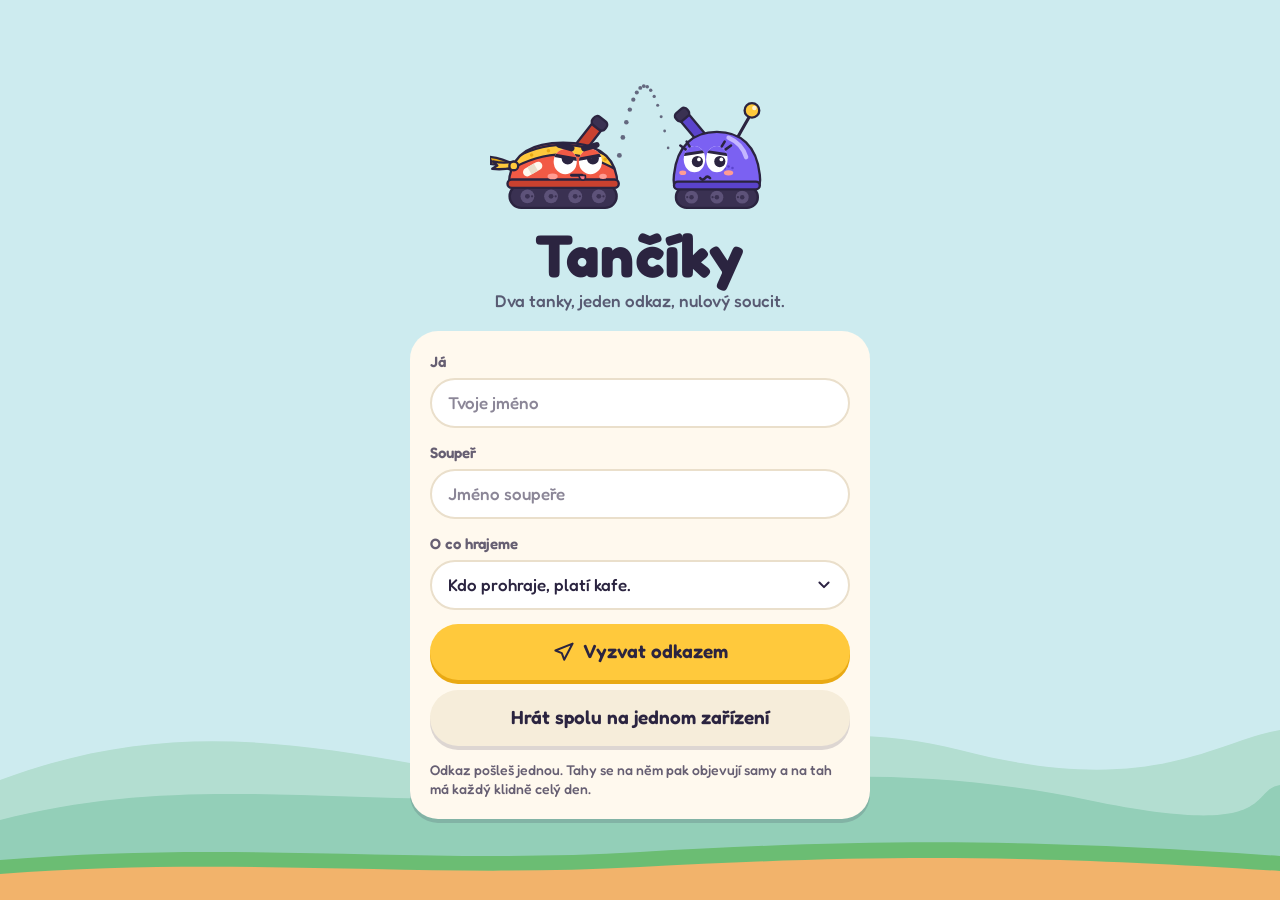
==== index.html @ de98c064 "Tančíky: modifikátory kola, typy map, Vztek, kosmetika za sérii, druhé kolo designu; kolo neopakuje " ====
<!doctype html>
<html lang="cs">
<head>
<meta charset="utf-8">
<meta name="viewport" content="width=device-width, initial-scale=1, viewport-fit=cover, user-scalable=no">
<meta name="theme-color" content="#CDEBEF">
<meta name="apple-mobile-web-app-capable" content="yes">
<meta name="mobile-web-app-capable" content="yes">
<meta name="apple-mobile-web-app-status-bar-style" content="default">
<meta name="apple-mobile-web-app-title" content="Tančíky">
<meta name="format-detection" content="telephone=no">
<meta name="description" content="Tančíky: tahová tanková přestřelka pro dva na jednom odkazu.">
<title>Tančíky</title>
<link rel="preconnect" href="https://fonts.googleapis.com">
<link rel="preconnect" href="https://fonts.gstatic.com" crossorigin>
<link href="https://fonts.googleapis.com/css2?family=Fredoka:wght@500;600;700&display=swap" rel="stylesheet">
<link rel="icon" href="data:image/svg+xml,%3Csvg xmlns='http://www.w3.org/2000/svg' viewBox='0 0 64 64'%3E%3Crect width='64' height='64' rx='16' fill='%23CDEBEF'/%3E%3Cpath d='M0 48c14-6 30-6 64 0v16H0z' fill='%23F2B36B'/%3E%3Crect x='10' y='40' width='44' height='12' rx='6' fill='%233A3152'/%3E%3Cpath d='M12 42c0-12 8-20 20-20s20 8 20 20z' fill='%23F25A45'/%3E%3Ccircle cx='27' cy='34' r='4.5' fill='%23fff'/%3E%3Ccircle cx='39' cy='34' r='4.5' fill='%23fff'/%3E%3Ccircle cx='28.5' cy='34.5' r='2.2' fill='%232B2242'/%3E%3Ccircle cx='40.5' cy='34.5' r='2.2' fill='%232B2242'/%3E%3C/svg%3E">
<style>/* Tančíky: směr A "Hřiště". Plochý vektor, slunné odpoledne, krémový HUD.
   Pravidla: žádné přechody, žádné rozmazané stíny, stín je tentýž tvar o 3-4 px níž (ink 14-18 %).
   Font Fredoka (jedna rodina, čísla 700). Rádius = polovina výšky (pilulky a kruhy), panel zásobníku 28. */
:root {
  --sky: #CDEBEF;
  --far: #B3DED1;
  --near: #93CFB8;
  --soil: #F2B36B;
  --lip: #6BBD73;
  --deep: #DD9452;
  --ink: #2B2440;
  --ink-2: rgba(43, 34, 66, .72);
  --ink-3: rgba(43, 34, 66, .55);
  --cream: #FFF9EE;
  --cream-2: #F6EDDA;
  --line: #EADFCB;
  --accent: #FFC93C;
  --accent-d: #E9A913;
  --p0: #F25A45; --p0-d: #C9412F; --p0-l: #FFB3A3; --p0-p: #FFE3DC;
  --p1: #7B61F2; --p1-d: #5A43CC; --p1-l: #C4B6FF; --p1-p: #ECE7FF;
  --pc: var(--p0);
  --font: "Fredoka", "Arial Rounded MT Bold", "Trebuchet MS", system-ui, sans-serif;
  --flat: 0 4px 0 rgba(43, 36, 64, .16);
  --r-s: 12px; --r-m: 20px; --r-l: 28px; --r-full: 999px;
  --ease: cubic-bezier(.16, 1, .3, 1);
  --hills: url("data:image/svg+xml,%3Csvg xmlns='http://www.w3.org/2000/svg' viewBox='0 0 800 240' preserveAspectRatio='none'%3E%3Cpath d='M0 120C100 60 180 80 280 110S480 40 600 90 760 80 800 70V240H0z' fill='%23B3DED1'/%3E%3Cpath d='M0 160C120 110 220 150 340 135S560 100 680 140 780 130 800 125V240H0z' fill='%2393CFB8'/%3E%3Cpath d='M0 200C150 180 260 205 400 192S640 178 800 196V240H0z' fill='%236BBD73'/%3E%3Cpath d='M0 214C150 196 260 219 400 207S640 194 800 211V240H0z' fill='%23F2B36B'/%3E%3C/svg%3E");
  color-scheme: light;
}
* { box-sizing: border-box; -webkit-tap-highlight-color: transparent; }
[hidden] { display: none !important; }
html, body { height: 100%; margin: 0; }
body {
  background: var(--sky);
  color: var(--ink);
  font: 500 16px/1.4 var(--font);
  overflow: hidden;
  overscroll-behavior: none;
  -webkit-font-smoothing: antialiased;
  caret-color: var(--p1);
}
::selection { background: var(--accent); color: var(--ink); }
:focus-visible { outline: 3px solid var(--ink); outline-offset: 2px; border-radius: var(--r-s); }
button, input, select, textarea { font: inherit; color: inherit; }
button { cursor: pointer; border: 0; background: none; padding: 0; touch-action: manipulation; }
button:disabled { cursor: default; }
.ic { width: 22px; height: 22px; flex: none; fill: none; stroke: currentColor; stroke-width: 2.2; stroke-linecap: round; stroke-linejoin: round; }
* { scrollbar-width: thin; scrollbar-color: var(--line) transparent; }
::-webkit-scrollbar { width: 8px; height: 8px; }
::-webkit-scrollbar-thumb { background: var(--line); border-radius: 8px; }

/* ---------- obrazovky ---------- */
.screen { display: none; position: fixed; inset: 0; background: var(--sky) var(--hills) repeat-x bottom / 100% min(240px, 34vh); }
body[data-view="setup"] #v-setup, body[data-view="share"] #v-share, body[data-view="intro"] #v-intro,
body[data-view="info"] #v-info, body[data-view="play"] #v-play, body[data-view="end"] #v-end { display: block; animation: screenin .35s var(--ease) both; }
body[data-view="play"] #v-play { animation-name: screenfade; background: var(--sky); }
@keyframes screenin { from { opacity: 0; transform: translateY(10px); } }
@keyframes screenfade { from { opacity: 0; } }
.scroll { position: absolute; inset: 0; overflow-y: auto; padding: max(18px, env(safe-area-inset-top)) 16px max(28px, env(safe-area-inset-bottom)); display: flex; z-index: 1; }
.setup-wrap { width: 100%; max-width: 460px; margin: auto; display: flex; flex-direction: column; gap: 18px; }
.setup-wrap.narrow { max-width: 440px; }
.setup-wrap.center { text-align: center; align-items: center; }
.logo { text-align: center; display: flex; flex-direction: column; align-items: center; gap: 4px; }
.logo h1 { margin: 0; font: 700 clamp(44px, 12vw, 60px)/1 var(--font); letter-spacing: .01em; color: var(--ink); }
.logo .tag { margin: 0; color: var(--ink-2); font-size: 17px; }
.sprite { display: block; width: 100%; max-width: 320px; height: auto; margin: 0 auto; }
.logo-art { max-width: 300px; }
.art-duo { max-width: 270px; }
.art-info { max-width: 220px; }
.h1 { margin: 0; font: 700 clamp(28px, 7vw, 36px)/1.12 var(--font); }
.lead { margin: 0; font-size: 18px; color: var(--ink-2); }
.fine { margin: 0; font-size: 14px; color: var(--ink-2); }
.sheetcard { background: var(--cream); border-radius: var(--r-l); padding: 20px; display: flex; flex-direction: column; gap: 14px; box-shadow: var(--flat); }
.field { display: flex; flex-direction: column; gap: 6px; font-weight: 600; font-size: 15px; color: var(--ink-2); }
.field input, .field select, textarea, .c-note input {
  width: 100%; min-height: 50px; padding: 10px 16px; border-radius: var(--r-full); border: 2px solid var(--line); background: #fff; color: var(--ink); font: 500 17px/1.3 var(--font);
}
.field select { appearance: none; padding-right: 40px; background: #fff url("data:image/svg+xml,%3Csvg xmlns='http://www.w3.org/2000/svg' viewBox='0 0 24 24' fill='none' stroke='%232B2242' stroke-width='2.4' stroke-linecap='round' stroke-linejoin='round'%3E%3Cpath d='m6.5 9 5.5 5.5L17.5 9'/%3E%3C/svg%3E") no-repeat right 14px center / 20px; }
.field input:focus, .field select:focus, textarea:focus, .c-note input:focus { outline: none; border-color: var(--ink); }
::placeholder { color: var(--ink-3); opacity: 1; }
textarea { border-radius: var(--r-m); resize: none; line-height: 1.45; }
.actions { display: flex; flex-direction: column; gap: 10px; width: 100%; align-items: stretch; }

/* tlačítka */
.btn { display: inline-flex; align-items: center; justify-content: center; gap: 8px; min-height: 48px; padding: 8px 22px; border-radius: var(--r-full); background: var(--cream-2); color: var(--ink); font: 600 17px/1.1 var(--font); box-shadow: var(--flat); transition: transform .12s var(--ease), box-shadow .12s; }
.btn:hover:not(:disabled) { transform: translateY(-1px); }
.btn:active:not(:disabled) { transform: translateY(3px); box-shadow: none; }
.btn.primary { background: var(--accent); box-shadow: 0 4px 0 var(--accent-d); }
.btn.primary:active:not(:disabled) { box-shadow: none; }
.btn.big { min-height: 56px; font-size: 19px; border-radius: var(--r-full); padding: 10px 26px; }
.btn.small { min-height: 44px; padding: 6px 16px; font-size: 15px; }
.btn:disabled { opacity: .5; }
.sheetcard .btn:not(.primary) { background: var(--cream-2); }
.linkbtn { align-self: center; min-height: 44px; padding: 8px 14px; font-weight: 600; text-decoration: underline; text-underline-offset: 3px; color: var(--ink-2); }
.icon { position: relative; display: grid; place-items: center; width: 44px; height: 44px; border-radius: 50%; background: var(--cream); color: var(--ink); box-shadow: var(--flat); transition: transform .12s var(--ease); }
.icon:hover { transform: translateY(-1px); }
.icon:active { transform: translateY(2px); box-shadow: none; }
.icon.small { width: 40px; height: 40px; }
.icon[aria-pressed="true"] .ic { color: var(--p0-d); }
.recent { display: flex; flex-direction: column; gap: 8px; }
.recent h2 { margin: 0 0 2px 6px; font-size: 15px; font-weight: 600; color: var(--ink-2); }
#recentList { display: flex; flex-direction: column; gap: 8px; }
.rr { display: flex; flex-wrap: wrap; align-items: center; gap: 4px 6px; min-height: 52px; padding: 8px 16px; background: var(--cream); border-radius: var(--r-l); text-align: left; font-size: 16px; box-shadow: var(--flat); }
.rr > span:last-child { flex-basis: 100%; font-size: 13px; color: var(--ink-2); font-weight: 500; }
.vsdot { width: 14px; height: 14px; border-radius: 50%; background: var(--c, var(--p0)); flex: none; }
.claimbox { display: flex; flex-direction: column; align-items: center; gap: 8px; margin-top: 8px; padding: 16px; background: var(--cream); border-radius: var(--r-l); }
.claimrow { display: flex; gap: 8px; flex-wrap: wrap; justify-content: center; }
#shareMsg { min-height: 140px; }

/* ---------- hra: rozvržení ---------- */
.play { position: absolute; inset: 0; display: flex; flex-direction: column; background: var(--sky); overflow: hidden; padding-top: env(safe-area-inset-top); }
.hud { position: relative; z-index: 4; flex: none; display: grid; grid-template-columns: minmax(0, 1fr) auto minmax(0, 1fr); align-items: center; gap: 6px; margin: 8px 10px 0; padding: 6px 10px; border-radius: var(--r-full); background: var(--cream); box-shadow: var(--flat); }
.pcard { display: flex; align-items: center; gap: 8px; min-width: 0; }
.pcard.right { flex-direction: row-reverse; text-align: right; }
.face { flex: none; width: 46px; height: 46px; border-radius: 50%; background: var(--p0-p); }
#pc1 .face { background: var(--p1-p); }
.pinfo { flex: 1; min-width: 0; display: flex; flex-direction: column; gap: 3px; }
.prow { display: flex; align-items: center; gap: 6px; min-width: 0; }
.pcard.right .prow { flex-direction: row-reverse; }
.pname { font-weight: 700; font-size: 16px; line-height: 1.15; overflow: hidden; text-overflow: ellipsis; white-space: nowrap; min-width: 0; }
.hptxt { margin-left: auto; font-weight: 700; font-size: 15px; font-variant-numeric: tabular-nums; }
.pcard.right .hptxt { margin-left: 0; margin-right: auto; }
.pips { display: none; gap: 1px; flex: none; }
.pip { width: 14px; height: 14px; fill: transparent; stroke: var(--ink-3); stroke-width: 2; }
.pip.on { fill: var(--accent); stroke: var(--ink); }
.hpbar { height: 12px; border-radius: 6px; background: var(--line); overflow: hidden; }
.hpbar i { display: block; height: 100%; width: 100%; border-radius: 6px; background: var(--p0); transition: width .5s var(--ease); }
#pc1 .hpbar i { background: var(--p1); margin-left: auto; }
.pcard.right .hpbar i { margin-left: auto; }
.hpbar.crit i { background: #E0352B; }
.pcard.dead { opacity: .6; }
.pmeta { display: flex; align-items: center; gap: 8px; min-height: 16px; font-size: 13px; font-weight: 600; color: var(--ink-2); }
.pcard.right .pmeta { flex-direction: row-reverse; }
.coins, .shieldtag { display: inline-flex; align-items: center; gap: 3px; }
.coins .ic, .shieldtag .ic { width: 15px; height: 15px; }
.coins .ic { color: var(--accent-d); }
.coins b { font-weight: 700; color: var(--ink); }
.shieldtag { color: #1E8A8A; }
.pcard.active .pname::after { content: ""; display: inline-block; width: 8px; height: 8px; margin-left: 6px; border-radius: 50%; background: var(--pc); vertical-align: middle; }
.pcard.right.active .pname::after { content: none; }
.pcard.right.active .pname::before { content: ""; display: inline-block; width: 8px; height: 8px; margin-right: 6px; border-radius: 50%; background: var(--pc); vertical-align: middle; }
.hudmid { display: grid; place-items: center; width: 48px; height: 48px; border-radius: 50%; background: var(--ink); color: #fff; text-align: center; line-height: 1; }
.round { font-weight: 700; font-size: 19px; display: flex; flex-direction: column; align-items: center; gap: 1px; }
.round small { font-size: 11px; font-weight: 600; opacity: .8; text-transform: lowercase; }
.series { display: none; }

.stagewrap { flex: 1 1 0; min-height: 0; position: relative; }
.stage { position: absolute; inset: 0; overflow: hidden; background: var(--sky); touch-action: none; }
#cv { position: absolute; inset: 0; width: 100%; height: 100%; display: block; touch-action: none; }
.windpill { position: absolute; left: 50%; top: 8px; transform: translateX(-50%); z-index: 2; pointer-events: none; }
.wind { display: flex; align-items: center; gap: 7px; height: 38px; padding: 0 14px; border-radius: var(--r-full); background: var(--cream); box-shadow: var(--flat); }
.wl { font-size: 11px; font-weight: 700; letter-spacing: .08em; text-transform: uppercase; color: var(--ink-2); }
.wbar { position: relative; width: 58px; height: 8px; border-radius: 4px; background: var(--line); overflow: hidden; }
.wbar::after { content: ""; position: absolute; left: 50%; top: 0; width: 2px; height: 100%; background: var(--ink-3); }
.wbar i { position: absolute; top: 0; height: 100%; left: 50%; width: calc(var(--wf, 0) * 50%); background: var(--ink); border-radius: 4px; }
.wind[data-dir="-1"] .wbar i { left: auto; right: 50%; }
.wind .warrow { width: 16px; height: 16px; color: var(--ink); stroke-width: 3; transition: transform .3s var(--ease), opacity .3s; }
.wind[data-dir="-1"] .warrow { transform: scaleX(-1); }
.wind[data-n="0"] .warrow { opacity: .25; }
.wind b { font-weight: 700; font-size: 21px; min-width: 1.1em; font-variant-numeric: tabular-nums; line-height: 1; }
.status { position: absolute; left: 50%; top: 54px; transform: translateX(-50%); z-index: 2; max-width: calc(100% - 24px); padding: 0 18px; height: 38px; display: flex; align-items: center; border-radius: var(--r-full); background: var(--cream); color: var(--ink); font-weight: 700; font-size: 17px; white-space: nowrap; box-shadow: var(--flat); pointer-events: none; transition: opacity .3s, transform .3s var(--ease); }
.status.mine { background: var(--pc); color: #fff; }
.status.gone { opacity: 0; transform: translate(-50%, -8px); }
.skip { position: absolute; left: 50%; top: 98px; transform: translateX(-50%); z-index: 2; height: 36px; padding: 0 14px; display: inline-flex; align-items: center; gap: 6px; border-radius: var(--r-full); background: var(--cream); color: var(--ink); font-weight: 600; font-size: 14px; opacity: .6; box-shadow: var(--flat); }
.skip:hover, .skip:focus-visible { opacity: 1; }
.skip .ic { width: 16px; height: 16px; }
.stage.withmini .windpill { top: 56px; }
.stage.withmini .status { top: 102px; }
.stage.withmini .skip { top: 146px; }

.tools { position: absolute; right: 10px; top: 8px; z-index: 5; display: flex; gap: 8px; align-items: flex-start; }
.icon.more { display: none; }
.toolmenu { display: contents; }
.tl { display: none; }
.zoomfit { position: absolute; right: 10px; top: 60px; z-index: 2; }
.mini { position: absolute; left: 10px; top: 8px; width: calc(100% - 74px); height: 40px; z-index: 2; touch-action: none; cursor: pointer; border-radius: var(--r-full); }
.hint { position: absolute; left: 12px; right: 12px; bottom: 12px; z-index: 6; padding: 10px 12px 10px 16px; border-radius: var(--r-l); background: var(--cream); box-shadow: var(--flat); display: flex; gap: 10px; align-items: center; font-size: 13px; line-height: 1.3; max-width: 460px; margin: 0 auto; }
.hint p { margin: 0; flex: 1; }
.netflag, .waitflag { position: absolute; left: 50%; bottom: 14px; transform: translateX(-50%); z-index: 3; max-width: calc(100% - 24px); padding: 8px 18px; border-radius: var(--r-full); background: var(--cream); font-weight: 600; font-size: 15px; box-shadow: var(--flat); text-align: center; }
.netflag { top: 8px; bottom: auto; background: #FFE3A0; }
.bubble { position: absolute; left: 0; top: 0; z-index: 3; max-width: 230px; padding: 7px 14px 8px; border-radius: var(--r-m); background: var(--cream); color: var(--ink); box-shadow: var(--flat); font-weight: 600; font-size: 16px; line-height: 1.25; pointer-events: none; }
.bubble small { display: block; font-size: 11.5px; font-weight: 700; color: var(--ink-2); }
.bubble::after { content: ""; position: absolute; left: var(--tail, 20px); bottom: -7px; width: 14px; height: 14px; background: var(--cream); transform: translateX(-50%) rotate(45deg); border-radius: 3px; }
.banner { position: absolute; left: 50%; top: 40%; z-index: 4; transform: translate(-50%, -50%); padding: 14px 30px; border-radius: var(--r-l); background: var(--ink); color: #fff; text-align: center; box-shadow: var(--flat); animation: bannerin .5s var(--ease) both; pointer-events: none; }
.banner b { display: block; font: 700 clamp(22px, 5vw, 30px)/1.15 var(--font); }
.banner span { display: block; margin-top: 2px; font-size: 16px; opacity: .85; }
@keyframes bannerin { from { opacity: 0; transform: translate(-50%, -40%) scale(.9); } }
.giftfly { position: absolute; left: 0; top: 0; z-index: 4; width: 46px; height: 46px; border-radius: 50%; background: var(--accent); color: var(--ink); display: grid; place-items: center; box-shadow: var(--flat); pointer-events: none; opacity: 0; }
.giftfly .ic { width: 28px; height: 28px; }
.giftfly .gw { position: absolute; right: -8px; bottom: -8px; width: 26px; height: 26px; border-radius: 50%; background: var(--cream); display: grid; place-items: center; box-shadow: var(--flat); }
.giftfly .gw .ic { width: 17px; height: 17px; }
.oppabil { display: none; }
.abiltip { position: fixed; z-index: 50; max-width: 240px; padding: 8px 14px 9px; border-radius: var(--r-m); background: var(--ink); color: #fff; display: flex; flex-direction: column; gap: 2px; font-size: 14px; line-height: 1.3; pointer-events: none; animation: toastin .2s var(--ease) both; }
.abiltip b { font-weight: 700; font-size: 16px; }

/* ---------- zásobník (telefon na výšku) ---------- */
.ctrl { position: relative; z-index: 3; flex: none; width: 100%; max-width: 560px; margin: 0 auto; padding: 10px 12px calc(12px + env(safe-area-inset-bottom)); border-radius: var(--r-l) var(--r-l) 0 0; background: var(--cream); box-shadow: 0 -4px 0 rgba(43, 36, 64, .08);
  display: grid; grid-template-columns: minmax(0, 1fr) minmax(0, 1fr) 96px; gap: 6px; align-items: center; }
.grab { position: absolute; top: 5px; left: 50%; width: 36px; height: 4px; margin-left: -18px; border-radius: 2px; background: var(--line); }
.c-weapon { grid-row: 1; grid-column: 1 / -1; }
.ctrl.forced .c-weapon { grid-column: 1 / 3; }
.gift-forced { grid-row: 1; grid-column: 3; }
.c-gift { grid-row: 2; grid-column: 1 / -1; }
.c-abil { grid-row: 3; grid-column: 1 / -1; }
.c-move { grid-row: 4; grid-column: 1 / 3; }
.c-angle { grid-row: 5; grid-column: 1; }
.c-power { grid-row: 5; grid-column: 2; }
.c-fire { grid-row: 4 / 6; grid-column: 3; }
.claimbar { grid-row: 6; grid-column: 1 / -1; display: flex; align-items: center; gap: 8px; flex-wrap: wrap; font-weight: 600; }
.claimbar span { flex: 1 1 100%; }

.wbtn { display: flex; align-items: center; gap: 10px; min-width: 0; height: 44px; padding: 0 14px 0 6px; border-radius: var(--r-full); background: var(--cream-2); text-align: left; box-shadow: var(--flat); position: relative; }
.wico { position: relative; flex: none; display: grid; place-items: center; width: 36px; height: 36px; border-radius: 50%; background: var(--accent); color: var(--ink); }
.wico .ic { width: 22px; height: 22px; }
.wico .bow { display: none; position: absolute; right: -6px; top: -8px; width: 20px; height: 20px; padding: 3px; border-radius: 50%; background: var(--accent); color: var(--ink); stroke-width: 2.6; box-shadow: 0 0 0 2px var(--cream); }
.wtxt { flex: 1; min-width: 0; display: flex; flex-direction: column; line-height: 1.1; }
.wname { font-weight: 700; font-size: 17px; overflow: hidden; text-overflow: ellipsis; white-space: nowrap; }
.wammo { font-size: 12.5px; font-weight: 600; color: var(--ink-2); }
.wbtn .caret { width: 18px; height: 18px; color: var(--ink-2); }
.wbtn.forced { background: var(--gc, var(--p1-p)); box-shadow: inset 0 0 0 2.5px var(--gcd, var(--p1)), var(--flat); cursor: default; }
.wbtn.forced .wico { background: var(--gcd, var(--p1)); color: #fff; }
.wbtn.forced .wico .bow { display: block; }
.wbtn.forced .caret { display: none; }
.wbtn.forced .wammo { color: var(--ink); font-weight: 700; }
.giveback { display: flex; align-items: center; justify-content: center; gap: 6px; width: 100%; height: 44px; padding: 0 6px; border-radius: var(--r-full); background: var(--cream); box-shadow: inset 0 0 0 2.5px var(--ink); text-align: left; }
.giveback[aria-pressed="true"] { background: var(--ink); color: #fff; }
.giveback:disabled { opacity: .5; }
.gcoin { flex: none; display: grid; place-items: center; width: 24px; height: 24px; border-radius: 50%; background: var(--accent); color: var(--ink); font-weight: 700; font-size: 14px; box-shadow: inset 0 0 0 2px var(--accent-d); }
.gtx { display: flex; flex-direction: column; line-height: 1; font-size: 11.5px; font-weight: 600; }
.gtx b { font-size: 13px; font-weight: 700; }

.c-gift { display: grid; grid-template-columns: minmax(0, 1fr); gap: 4px; }
.gift-title { display: flex; align-items: baseline; gap: 4px; padding: 0 4px; font-size: 13px; font-weight: 600; line-height: 1.1; color: var(--ink-2); white-space: nowrap; }
.gift-title .ic { display: none; }
.gift-title b { font-weight: 700; color: var(--ink); overflow: hidden; text-overflow: ellipsis; }
.gift-opts { display: flex; gap: 6px; overflow-x: auto; scrollbar-width: none; }
.gift-opts::-webkit-scrollbar { display: none; }
.gopt { position: relative; flex: 1 0 auto; display: flex; align-items: center; justify-content: center; gap: 6px; min-width: 44px; height: 44px; padding: 0 14px; border-radius: var(--r-full); background: var(--cream-2); color: var(--ink); font-weight: 600; font-size: 14px; white-space: nowrap; box-shadow: var(--flat); }
.gopt .ic { width: 20px; height: 20px; flex: none; }
.gopt .gnm { white-space: nowrap; }
.gopt.sel { background: var(--gp, var(--p1)); color: #fff; }
.gopt .chk { display: none; }
.gift-note { display: none; }

.c-abil { display: grid; grid-template-columns: repeat(7, minmax(0, 1fr)); gap: 4px; justify-items: center; }
.abtn { position: relative; display: grid; place-items: center; width: 100%; max-width: 48px; aspect-ratio: 1; min-width: 44px; border-radius: 50%; background: var(--cream-2); color: var(--ink); box-shadow: var(--flat); font-size: 0; overflow: visible; transition: transform .12s var(--ease); }
.abtn span:not(.pie) { display: none; }
.abtn::after { content: ""; position: absolute; inset: -3px; }
.abtn .ic { width: 24px; height: 24px; position: relative; z-index: 1; }
.abtn:hover:not(:disabled) { transform: translateY(-1px); }
.abtn.sel { background: var(--accent); box-shadow: 0 3px 0 var(--accent-d); }
.abtn:disabled { color: var(--ink-3); }
.abtn .pie { position: absolute; inset: 0; border-radius: 50%; background: conic-gradient(rgba(43, 34, 66, .5) calc(var(--f, 0) * 360deg), transparent 0); }
.abtn .cd { position: absolute; z-index: 2; right: -3px; top: -3px; min-width: 19px; height: 19px; padding: 0 5px; border-radius: var(--r-full); background: var(--ink); color: #fff; font: 700 12px/19px var(--font); font-style: normal; text-align: center; }

.mv { position: relative; display: grid; place-items: center; flex: none; width: 44px; height: 44px; border-radius: 50%; background: var(--cream); color: var(--ink); box-shadow: 0 2px 0 rgba(43, 36, 64, .14); }
.mv .ic { width: 24px; height: 24px; stroke-width: 2.8; }
.mv:disabled, .stepper button:disabled { opacity: .4; }
.mv.held, .stepper button.held { background: var(--accent); }
.c-move { display: flex; align-items: center; gap: 8px; height: 52px; padding: 0 4px; border-radius: var(--r-full); background: var(--cream-2); box-shadow: var(--flat); }
.fuel { position: relative; flex: 1; min-width: 0; height: 100%; display: flex; flex-direction: column; justify-content: center; align-items: center; gap: 4px; font-size: 13px; font-weight: 600; line-height: 1; color: var(--ink); white-space: nowrap; }
.ftrack { display: block; align-self: stretch; height: 6px; border-radius: 3px; background: var(--line); overflow: hidden; }
.ftrack i { display: block; height: 100%; width: 0; border-radius: 3px; background: var(--ink); }
.stepper { display: grid; grid-template-columns: 44px minmax(0, 1fr) 44px; align-items: stretch; height: 56px; border-radius: var(--r-full); background: var(--cream-2); box-shadow: var(--flat); }
.stepper button { position: relative; display: grid; place-items: center; color: var(--ink); }
.stepper button:first-child { border-radius: var(--r-full) 0 0 var(--r-full); }
.stepper button:last-child { border-radius: 0 var(--r-full) var(--r-full) 0; }
.stepper button .ic { width: 16px; height: 16px; stroke-width: 3; }
.stepper .val { display: flex; flex-direction: column; align-items: center; justify-content: center; line-height: 1; }
.stepper small { font-size: 11.5px; font-weight: 600; color: var(--ink-2); }
.stepper b { font-weight: 700; font-size: 20px; font-variant-numeric: tabular-nums; }
.fire { width: 80px; height: 80px; border-radius: 50%; background: var(--accent); color: var(--ink); font: 700 24px/1 var(--font); box-shadow: 0 5px 0 var(--accent-d); transition: transform .1s var(--ease), box-shadow .1s; justify-self: center; }
.fire:active:not(:disabled) { transform: translateY(5px); box-shadow: none; }
.fire:disabled { background: var(--line); color: var(--ink-3); box-shadow: 0 5px 0 #D9CCB4; font-size: 15px; }
.ctrl.locked .wbtn, .ctrl.locked .gopt, .ctrl.locked .abtn, .ctrl.locked .mv, .ctrl.locked .stepper { opacity: .55; pointer-events: none; }
.ctrl.spectator > *:not(.claimbar):not(.grab) { display: none; }

.c-note { display: flex; gap: 8px; align-items: center; }
.c-note input { min-height: 44px; font-size: 16px; padding: 6px 14px; }

/* nabídka zbraní */
.sheet { position: absolute; inset: 0; z-index: 20; display: flex; align-items: flex-end; justify-content: center; }
.sheet-bg { position: absolute; inset: 0; background: rgba(43, 34, 66, .35); }
.sheet-panel { position: relative; width: 100%; max-width: 520px; max-height: 80%; overflow-y: auto; padding: 14px 12px calc(14px + env(safe-area-inset-bottom)); border-radius: var(--r-l) var(--r-l) 0 0; background: var(--cream); display: flex; flex-direction: column; gap: 8px; animation: sheetin .3s var(--ease) both; }
@keyframes sheetin { from { transform: translateY(40px); opacity: 0; } }
.sheet-panel > * { flex: none; }
.witem { display: flex; align-items: center; gap: 12px; width: 100%; min-height: 64px; padding: 10px 16px 10px 10px; border-radius: var(--r-l); background: var(--cream-2); text-align: left; }
.witem.sel { background: var(--accent); box-shadow: 0 3px 0 var(--accent-d); }
.witem > span:nth-child(2) { flex: 1; min-width: 0; display: flex; flex-direction: column; }
.medal { flex: none; display: grid; place-items: center; width: 44px; height: 44px; border-radius: 50%; background: var(--accent); color: var(--ink); }
.medal.rose { background: var(--p0-l); }
.medal.teal { background: var(--p1-l); }
.nm { font-weight: 700; font-size: 17px; line-height: 1.15; }
.ds { display: -webkit-box; -webkit-line-clamp: 2; -webkit-box-orient: vertical; overflow: hidden; font-size: 14px; line-height: 1.3; color: var(--ink-2); font-weight: 500; }
.witem.sel .ds { color: var(--ink); }
.am { align-self: center; font-weight: 700; font-size: 18px; min-width: 28px; text-align: right; }

/* obchod */
.shop { position: fixed; inset: 0; z-index: 30; display: flex; align-items: flex-end; justify-content: center; background: rgba(43, 34, 66, .4); }
.shop-panel { width: 100%; max-width: 560px; max-height: 92%; display: flex; flex-direction: column; border-radius: var(--r-l) var(--r-l) 0 0; background: var(--cream); animation: sheetin .3s var(--ease) both; }
.shop-head { display: flex; justify-content: space-between; align-items: center; gap: 12px; padding: 18px 20px 8px; }
.shop-head h2 { margin: 0; font: 700 26px/1.1 var(--font); }
.shop-head small { color: var(--ink-2); font-weight: 600; font-size: 14px; }
.shop-coins { display: flex; align-items: center; gap: 6px; height: 40px; padding: 0 16px 0 10px; border-radius: var(--r-full); background: var(--accent); font: 700 20px/1 var(--font); }
.shop-coins .ic { color: var(--ink); }
.shop-body { flex: 1; overflow-y: auto; padding: 4px 14px 10px; display: flex; flex-direction: column; gap: 8px; }
.shop-body h3 { margin: 10px 6px 0; font-size: 14px; font-weight: 700; letter-spacing: .06em; text-transform: uppercase; color: var(--ink-2); }
.srow { position: relative; display: flex; align-items: center; gap: 12px; width: 100%; min-height: 66px; padding: 10px 14px 10px 10px; border-radius: var(--r-l); background: var(--cream-2); text-align: left; box-shadow: var(--flat); }
.srow > span:not(.medal):not(.price):not(.in) { flex: 1; min-width: 0; }
.srow:disabled { opacity: .5; box-shadow: none; }
.srow:active:not(:disabled) { transform: translateY(2px); }
.srow .in { position: absolute; left: 36px; top: 2px; min-width: 24px; height: 22px; padding: 0 6px; border-radius: var(--r-full); background: var(--ink); color: #fff; font: 700 13px/22px var(--font); text-align: center; z-index: 1; }
.lvl { display: inline-flex; gap: 3px; margin-left: 6px; vertical-align: middle; }
.lvl i { width: 9px; height: 9px; border-radius: 50%; background: var(--line); box-shadow: inset 0 0 0 1.5px var(--ink-3); }
.lvl i.on { background: var(--ink); box-shadow: none; }
.lvl i.new { background: var(--accent); box-shadow: inset 0 0 0 1.5px var(--ink); }
.price { flex: none; display: inline-flex; align-items: center; gap: 4px; height: 34px; padding: 0 12px 0 8px; border-radius: var(--r-full); background: var(--accent); font: 700 17px/1 var(--font); }
.price .ic { width: 18px; height: 18px; }
.price.max { background: var(--line); color: var(--ink-2); padding: 0 12px; }
.shop-foot { display: flex; align-items: center; gap: 10px; padding: 12px 16px calc(14px + env(safe-area-inset-bottom)); flex-wrap: wrap; }
.shop-foot .fine { flex: 1 1 100%; }
.shop-foot .primary { margin-left: auto; }

/* konec zápasu */
.end-wrap { gap: 18px; max-width: 480px; }
.end-art { width: 100%; display: flex; justify-content: center; }
.end-art .sprite { max-width: 400px; }
.end-body { display: flex; flex-direction: column; align-items: center; gap: 14px; width: 100%; }
.score { display: flex; align-items: center; justify-content: center; gap: 14px; width: 100%; max-width: 360px; padding: 12px 18px; border-radius: var(--r-l); background: var(--cream); box-shadow: var(--flat); }
.score .side { flex: 1; display: flex; flex-direction: column; align-items: center; gap: 0; line-height: 1.1; min-width: 0; }
.score .side b { font-weight: 700; font-size: 16px; max-width: 100%; overflow: hidden; text-overflow: ellipsis; white-space: nowrap; color: var(--ink); }
.score .side .n { font: 700 54px/1 var(--font); color: var(--c, var(--p0)); text-shadow: 0 3px 0 rgba(43, 34, 66, .14); }
.score .side.win .n { color: var(--ink); }
.score .side small { font-size: 12.5px; font-weight: 600; color: var(--ink-2); }
.score .dash { font: 700 36px/1 var(--font); color: var(--ink-3); }
.stakeline { margin: 0; display: inline-flex; align-items: center; gap: 10px; padding: 10px 20px 10px 14px; border-radius: var(--r-full); background: var(--accent); font-weight: 700; font-size: 18px; text-align: left; box-shadow: 0 4px 0 var(--accent-d); }
.stakeline::before { content: ""; flex: none; width: 28px; height: 28px; background: url("data:image/svg+xml,%3Csvg xmlns='http://www.w3.org/2000/svg' viewBox='0 0 24 24' fill='none' stroke='%232B2242' stroke-width='2.2' stroke-linecap='round' stroke-linejoin='round'%3E%3Cpath d='M4 9h12v6a5 5 0 0 1-5 5H9a5 5 0 0 1-5-5z' fill='%23FFF9EE'/%3E%3Cpath d='M16 10h1.5a2.5 2.5 0 0 1 0 5H16M8 3v3M12 3v3'/%3E%3C/svg%3E") center / contain no-repeat; }

/* nahlášky a upozornění */
.toast { position: fixed; left: 50%; bottom: calc(24px + env(safe-area-inset-bottom)); transform: translateX(-50%); z-index: 60; max-width: min(92vw, 420px); padding: 12px 20px; border-radius: var(--r-full); background: var(--ink); color: #fff; font-weight: 600; font-size: 16px; text-align: center; animation: toastin .25s var(--ease) both; pointer-events: none; }
@keyframes toastin { from { opacity: 0; transform: translateX(-50%) translateY(10px); } }
.abiltip { animation-name: tipin; }
@keyframes tipin { from { opacity: 0; } }
.a2hs { position: fixed; left: 12px; right: 12px; top: calc(10px + env(safe-area-inset-top)); z-index: 40; display: flex; gap: 12px; align-items: center; padding: 12px 12px 12px 16px; border-radius: var(--r-l); background: var(--cream); box-shadow: var(--flat); font-size: 14px; line-height: 1.35; max-width: 440px; margin: 0 auto; }
.a2hs p { margin: 0; flex: 1; }
.a2hs-ic { display: grid; place-items: center; width: 40px; height: 40px; border-radius: 50%; background: var(--accent); flex: none; }
body[data-view="end"] .a2hs, body[data-view="play"] .a2hs { display: none; }

/* ---------- menu nástrojů (na všech displejích: celá obrazovka + ⋯) ---------- */
.icon.more { display: grid; }
.toolmenu { display: none; position: absolute; right: 0; top: calc(100% + 8px); width: 264px; flex-direction: column; gap: 4px; padding: 8px; background: var(--cream); border-radius: var(--r-l); box-shadow: var(--flat); z-index: 6; transform-origin: 100% 0; animation: menuin .18s var(--ease) backwards; }
.toolmenu.open { display: flex; }
.toolmenu .icon { width: 100%; height: 48px; border-radius: var(--r-full); display: flex; justify-content: flex-start; align-items: center; gap: 12px; padding: 0 16px; background: transparent; box-shadow: none; }
.toolmenu .icon:hover { background: var(--cream-2); transform: none; }
.toolmenu .icon[aria-pressed="true"] { background: transparent; }
.tl { display: inline; font: 600 17px/1 var(--font); white-space: nowrap; }
.toolmenu .c-note { flex-direction: column; align-items: stretch; padding: 2px 2px 6px; }
.note-ic { display: none; }
@keyframes menuin { from { opacity: 0; transform: scale(.94) translateY(-6px); } }

/* ---------- na šířku (telefon): zásobník vpravo ---------- */
@media (orientation: landscape) and (max-height: 620px) {
  .play { display: grid; grid-template-columns: minmax(0, 1fr) 308px; grid-template-rows: auto minmax(0, 1fr); padding-top: 0; }
  .hud { grid-column: 1; grid-row: 1; margin: 6px 8px 0; padding: 4px 8px; border-radius: var(--r-full); gap: 4px; }
  .face { width: 38px; height: 38px; }
  .hudmid { width: 40px; height: 40px; }
  .round { font-size: 16px; }
  .pname { font-size: 14px; }
  .hptxt { font-size: 13px; }
  .hpbar { height: 10px; }
  .pmeta { min-height: 14px; font-size: 12px; }
  .stagewrap { grid-column: 1; grid-row: 2; }
  .ctrl { grid-column: 2; grid-row: 1 / 3; max-width: none; margin: 0; border-radius: var(--r-l) 0 0 0; padding: 10px 12px calc(8px + env(safe-area-inset-bottom)) 12px; grid-template-columns: repeat(6, minmax(0, 1fr)); gap: 6px 4px; align-content: center; overflow-y: auto; }
  .grab { display: none; }
  .c-weapon { grid-column: 1 / -1; }
  .ctrl.forced .c-weapon { grid-column: 1 / 5; }
  .gift-forced { grid-column: 5 / 7; }
  .wbtn, .giveback { height: 44px; }
  .wico { width: 32px; height: 32px; }
  .wname { font-size: 15px; }
  .c-gift { gap: 2px; }
  .c-abil { display: flex; gap: 6px; overflow-x: auto; scrollbar-width: none; padding: 0 0 2px; }
  .c-abil::-webkit-scrollbar { display: none; }
  .abtn { flex: none; width: 44px; min-width: 44px; max-width: none; }
  .gopt { font-size: 13px; padding: 0 12px; }
  .gopt > .ic:not(.chk) { display: none; }
  .c-move { grid-row: 4; grid-column: 1 / -1; height: 52px; }
  .c-angle { grid-row: 5; grid-column: 1 / 4; }
  .c-power { grid-row: 5; grid-column: 4 / 7; }
  .c-fire { grid-row: 6; grid-column: 1 / -1; width: 100%; height: 56px; min-height: 56px; border-radius: var(--r-full); }
  .stepper { height: 50px; }
  .status { top: 52px; height: 34px; font-size: 15px; }
  .skip { top: 92px; }
  .stage.withmini .windpill { top: 8px; }
  .wind { height: 34px; padding: 0 12px; }
  .zoomfit { top: 58px; right: auto; left: 10px; }
  .hint { left: 50%; right: auto; bottom: auto; top: 96px; width: max-content; max-width: 78%; transform: translateX(-50%); padding: 6px 6px 6px 14px; font-size: 12.5px; top: 88px; }
  .hint-gift { display: none; }
  .end-wrap { max-width: 840px; flex-direction: row; align-items: center; justify-content: center; gap: 24px; text-align: left; }
  .end-art { width: 220px; flex: none; }
  .end-body { align-items: flex-start; gap: 10px; flex: 1; min-width: 0; }
  .end-body .h1 { font-size: 30px; }
  .score { max-width: 320px; padding: 8px 14px; }
  .score .side .n { font-size: 40px; }
  .stakeline { font-size: 16px; padding: 8px 16px 8px 12px; }
  .end-body .actions { flex-direction: row; flex-wrap: wrap; align-items: center; gap: 6px 10px; }
  .sprite.landlog { max-width: 200px; }
  .logo-art { max-width: 200px; }
  .art-duo { max-width: 200px; }
}

/* ---------- desktop: plovoucí čipy nad scénou ---------- */
@media (min-width: 1180px) and (min-height: 621px) {
  .play { display: block; padding-top: 0; }
  .stagewrap { position: absolute; inset: 0; }
  .hud { position: absolute; left: 50%; top: 16px; transform: translateX(-50%); width: min(760px, calc(100% - 420px)); margin: 0; padding: 8px 18px; border-radius: var(--r-full); gap: 14px; }
  .face { width: 54px; height: 54px; }
  .pname { font-size: 18px; }
  .hptxt { font-size: 16px; }
  .hpbar { height: 14px; }
  .pmeta { font-size: 13px; }
  .hudmid { width: 52px; height: 52px; }
  .pips { display: inline-flex; }
  .series { display: block; position: absolute; left: 50%; top: calc(100% + 4px); transform: translateX(-50%); white-space: nowrap; font-size: 12px; font-weight: 600; color: var(--ink-2); }
  .windpill { top: 100px; }
  .wind { height: 40px; padding: 0 18px; }
  .wbar { display: block; }
  .status { top: 148px; }
  .skip { top: 192px; }
  .tools { right: 20px; top: 20px; }
  .tools .icon { width: 48px; height: 48px; }
  .zoomfit { right: 132px; top: 20px; width: 48px; height: 48px; }
  .ctrl { position: absolute; inset: 0; z-index: 3; max-width: none; margin: 0; padding: 0; background: none; box-shadow: none; pointer-events: none; display: block; border-radius: 0; }
  .ctrl > * { pointer-events: auto; position: absolute; }
  .ctrl > .grab { display: none; }
  /* spodní řada: vše 62 px vysoké, střed 62 px od spodku */
  .c-weapon { left: 20px; bottom: 31px; width: 232px; height: 62px; padding: 0 16px 0 8px; border-radius: var(--r-full); background: var(--cream); box-shadow: var(--flat); }
  .wico { width: 46px; height: 46px; }
  .wname { font-size: 19px; }
  .wammo { font-size: 13px; }
  .gift-forced { left: 260px; bottom: 31px; width: 140px; }
  .giveback { height: 62px; border-radius: var(--r-full); background: var(--cream); padding: 0 12px; box-shadow: inset 0 0 0 2.5px var(--ink), var(--flat); }
  .giveback[aria-pressed="true"] { background: var(--ink); }
  .gcoin { width: 30px; height: 30px; font-size: 17px; }
  .gtx { font-size: 13px; }
  .gtx b { font-size: 15px; }
  /* výběr dárku: pilulka nad spodní řadou, uprostřed */
  .c-gift { left: 50%; bottom: 108px; transform: translateX(-50%); width: max-content; max-width: min(560px, calc(100% - 400px)); display: flex; align-items: center; gap: 10px; padding: 8px 10px 8px 18px; border-radius: var(--r-full); background: var(--cream); box-shadow: var(--flat); }
  .gift-title { padding: 0; flex-direction: column; gap: 1px; font-size: 13px; }
  .gift-title b { max-width: 90px; }
  .gift-opts { flex: 1; overflow: visible; }
  .gopt { font-size: 14px; }
  .gift-note { display: none; }
  .c-abil { left: 20px; top: 100px; display: flex; flex-direction: row; gap: 8px; width: auto; }
  .abtn { width: 48px; min-width: 48px; max-width: none; background: var(--cream); }
  .abtn.sel { background: var(--accent); }
  .oppabil { display: flex; flex-direction: row; position: absolute; right: 20px; top: 110px; gap: 6px; opacity: .75; pointer-events: none; z-index: 2; }
  .oppabil .oa { position: relative; display: grid; place-items: center; width: 28px; height: 28px; border-radius: 50%; background: var(--cream); color: var(--ink-2); box-shadow: var(--flat); }
  .oppabil .oa .ic { width: 16px; height: 16px; position: relative; z-index: 1; }
  .oppabil .oa .pie { position: absolute; inset: 0; border-radius: 50%; background: conic-gradient(rgba(43, 36, 64, .5) calc(var(--f, 0) * 360deg), transparent 0); }
  .oppabil .oa.cdn { opacity: .6; }
  .c-move { right: 402px; bottom: 31px; width: 220px; height: 62px; padding: 0 7px; }
  .c-move .mv { width: 48px; height: 48px; }
  .c-angle { right: 258px; bottom: 31px; width: 136px; height: 62px; background: var(--cream); box-shadow: var(--flat); border-radius: var(--r-full); grid-template-columns: 44px minmax(0, 1fr) 44px; }
  .c-power { right: 114px; bottom: 31px; width: 136px; height: 62px; background: var(--cream); box-shadow: var(--flat); border-radius: var(--r-full); grid-template-columns: 44px minmax(0, 1fr) 44px; }
  .stepper b { font-size: 22px; }
  .fire { width: 80px; height: 80px; font-size: 26px; right: 22px; bottom: 22px; }
  .claimbar { left: 20px; right: 20px; bottom: 31px; background: var(--cream); padding: 10px 16px; border-radius: var(--r-l); box-shadow: var(--flat); }
  /* vzkaz: kulaté 48px tlačítko, po kliknutí se rozbalí */
  .toolmenu { display: flex; visibility: hidden; }
  .toolmenu.open { visibility: visible; }
  .toolmenu .c-note { position: fixed; left: 20px; bottom: 108px; z-index: 3; visibility: visible; width: 48px; height: 48px; padding: 0; border-radius: var(--r-full); background: var(--cream); box-shadow: var(--flat); display: block; overflow: hidden; transition: width .2s var(--ease); }
  .toolmenu .c-note:focus-within, .toolmenu .c-note:has(input:not(:placeholder-shown)) { width: 300px; }
  .note-ic { display: block; position: absolute; left: 12px; top: 12px; width: 24px; height: 24px; pointer-events: none; color: var(--ink); }
  .toolmenu .c-note input { position: absolute; inset: 0; width: 100%; height: 100%; min-height: 0; padding: 0 16px 0 52px; border: 0; border-radius: var(--r-full); background: transparent; opacity: 0; }
  .toolmenu .c-note:focus-within input, .toolmenu .c-note:has(input:not(:placeholder-shown)) input { opacity: 1; }
}

@media (hover: none) { .btn:hover, .icon:hover, .abtn:hover { transform: none; } }
@media (prefers-reduced-motion: reduce) {
  *, *::before, *::after { animation-duration: .01ms !important; animation-iteration-count: 1 !important; transition-duration: .01ms !important; }
}

@media (max-width: 420px) and (orientation: portrait) {
  .gopt > .ic:not(.chk) { display: none; }
  .gopt { font-size: 13px; padding: 0 4px; }
}

/* ---------- r4: vítr, sdílení, obchod, konec zápasu ---------- */
.wbar { display: none; }
.wind { gap: 8px; }
.wind .warrow { width: 18px; height: 18px; }
.wind b { font-size: 18px; }
@media (min-width: 1180px) and (min-height: 621px) { .wbar { display: block; } }
#shareMsg { font-size: 16px; color: var(--ink); }
.srow:disabled { opacity: 1; background: rgba(246, 237, 218, .6); box-shadow: none; }
.srow:disabled .medal, .srow:disabled .price { opacity: .55; }
.srow:disabled .nm, .srow:disabled .ds { color: var(--ink); }
.srow:disabled .ds { color: var(--ink-2); }
.srow .ds { text-wrap: pretty; }
.end-body .actions { width: 100%; max-width: 360px; }
.end-body .score { width: 100%; max-width: 360px; }
@media (orientation: landscape) and (max-height: 620px) {
  .end-body .actions { flex-direction: column; align-items: stretch; flex-wrap: nowrap; max-width: 320px; }
  .end-body .score { max-width: 320px; }
  .shop-panel { max-width: 780px; }
  .shop-body { display: grid; grid-template-columns: 1fr 1fr; align-content: start; gap: 8px; }
  .shop-body h3 { grid-column: 1 / -1; }
}
@media (orientation: landscape) and (max-height: 620px) {
  .shop-head { padding: 10px 18px 2px; }
  .shop-head h2 { font-size: 22px; }
  .shop-coins { height: 34px; font-size: 18px; }
  .shop-body h3 { margin: 4px 6px 0; font-size: 13px; }
  .srow { min-height: 56px; padding: 6px 12px 6px 8px; gap: 10px; }
  .medal { width: 40px; height: 40px; }
  .shop-foot { padding: 6px 16px calc(8px + env(safe-area-inset-bottom)); flex-wrap: nowrap; }
  .shop-foot .fine { flex: 1 1 auto; }
}

/* ---------- r5: modifikátor kola, vztek, úvod kola, odemčené kosmetiky ---------- */
.windpill { display: flex; align-items: center; gap: 8px; }
.modchip { display: inline-flex; align-items: center; gap: 6px; height: 34px; padding: 0 12px 0 10px; border-radius: var(--r-full); background: var(--cream); box-shadow: var(--flat); font-weight: 700; font-size: 13px; color: var(--ink); white-space: nowrap; }
.modchip .ic { width: 18px; height: 18px; flex: none; }
.ragetag { display: inline-flex; align-items: center; height: 18px; padding: 0 8px; border-radius: var(--r-full); background: #FFE0DB; color: #A4271B; font-weight: 700; font-size: 12px; white-space: nowrap; }
.roundintro { position: fixed; left: 50%; top: 32%; z-index: 45; transform: translate(-50%, -50%); display: flex; flex-direction: column; align-items: center; gap: 6px; padding: 16px 30px 18px; border-radius: var(--r-l); background: var(--cream); box-shadow: var(--flat); text-align: center; pointer-events: none; max-width: min(92vw, 460px); animation: introin .35s var(--ease) both; }
.ri-kolo { font: 700 34px/1 var(--font); color: var(--ink); }
.ri-map { font: 600 19px/1.1 var(--font); color: var(--ink-2); }
.ri-mod { display: inline-flex; align-items: center; gap: 8px; margin-top: 4px; padding: 6px 14px 6px 10px; border-radius: var(--r-full); background: var(--accent); box-shadow: 0 3px 0 var(--accent-d); font: 700 16px/1.1 var(--font); }
.ri-mod .ic { width: 22px; height: 22px; flex: none; }
@keyframes introin { from { opacity: 0; transform: translate(-50%, -42%) scale(.92); } }
.unlock { margin: 0; display: inline-flex; align-items: center; padding: 8px 18px; border-radius: var(--r-full); background: var(--ink); color: #fff; font-weight: 700; font-size: 16px; }
@media (orientation: landscape) and (max-height: 620px) { .roundintro { top: 40%; padding: 10px 22px 12px; } .ri-kolo { font-size: 26px; } .ri-map { font-size: 16px; } .modchip { height: 30px; font-size: 12.5px; } }
</style>
</head>
<body data-view="setup">

<!-- ikony: jedna sada, 24x24, tah 2, kulaté konce -->
<svg width="0" height="0" style="position:absolute" aria-hidden="true" focusable="false">
  <defs>
    <symbol id="i-bomb" viewBox="0 0 24 24"><circle cx="10.5" cy="14.5" r="7" fill="currentColor" fill-opacity=".16"/><path d="M15.5 9.2 17.6 7c1.2-1.2 2.6-1.2 3.6-.4M20 2.8v1.6M22.4 5.2H21M18.6 3.2l-.9.9"/><path d="M6.8 13.2a4 4 0 0 1 2.6-2.4"/></symbol>
    <symbol id="i-triple" viewBox="0 0 24 24"><circle cx="6.5" cy="16.5" r="3.4" fill="currentColor" fill-opacity=".16"/><circle cx="17.5" cy="16.5" r="3.4" fill="currentColor" fill-opacity=".16"/><circle cx="12" cy="7" r="3.4" fill="currentColor" fill-opacity=".16"/><path d="M12 12v2.4M9 19.6h6" opacity=".55"/></symbol>
    <symbol id="i-mirv" viewBox="0 0 24 24"><circle cx="12" cy="6.2" r="3.6" fill="currentColor" fill-opacity=".16"/><path d="M10.4 9.6 6.4 15.2M12 10v5M13.6 9.6l4 5.6" stroke-dasharray="1.6 2.4"/><circle cx="5.4" cy="18.6" r="2.2"/><circle cx="12" cy="19.6" r="2.2"/><circle cx="18.6" cy="18.6" r="2.2"/></symbol>
    <symbol id="i-roller" viewBox="0 0 24 24"><circle cx="14" cy="13" r="7" fill="currentColor" fill-opacity=".16"/><path d="M14 6v14M7 13h14M9 8l10 10M19 8 9 18" opacity=".5"/><path d="M1.8 8.6h3.2M1.2 13h2.6M2 17.4h3"/></symbol>
    <symbol id="i-drill" viewBox="0 0 24 24"><path d="M7 3.5h10l-2.2 8L12 21l-2.8-9.5z" fill="currentColor" fill-opacity=".16"/><path d="M8.4 8l7.2-1.8M9.8 12.2l4.6-1.3"/></symbol>
    <symbol id="i-napalm" viewBox="0 0 24 24"><path d="M12 2c.8 4 6.2 6 6.2 12a6.2 6.2 0 0 1-12.4 0c0-3 1.4-4.6 3-6.2.3 2 1.2 3.2 2.4 3.6C10.6 8.6 10.6 5 12 2z" fill="currentColor" fill-opacity=".16"/><path d="M12 21.2a3 3 0 0 1-3-3c0-1.8 1.6-2.6 3-4.8 1.4 2.2 3 3 3 4.8a3 3 0 0 1-3 3z"/></symbol>
    <symbol id="i-dirt" viewBox="0 0 24 24"><path d="M2.5 19.5h19M4.2 19.5C5.4 14 8.2 10.6 12 10.6s6.6 3.4 7.8 8.9" fill="currentColor" fill-opacity=".16"/><path d="M8.6 6.4h.01M12.4 4.2h.01M16 7.2h.01" stroke-width="3"/></symbol>
    <symbol id="i-bouncer" viewBox="0 0 24 24"><circle cx="18" cy="5.8" r="3.2" fill="currentColor" fill-opacity=".16"/><path d="M2.5 4.5C5 5.5 6.4 19.6 10.2 19.6c3 0 3.6-6.4 5.2-10" stroke-dasharray="0.1 3.4" stroke-width="2.4"/><path d="M2 21h20"/></symbol>
    <symbol id="i-spray" viewBox="0 0 24 24"><path d="M3.6 20.4 9 15" /><path d="M11 12.6 12.6 11M15 9.2l1.4-1.2M18.6 6.4 20 5.4M12 16l2.2-.4M16 15.6l2.4-.4M20 15.2l1-.1M9 11.4l.8-2M10.4 7.6l.8-2" stroke-dasharray="2.2 2.4" opacity=".8"/><circle cx="6" cy="18" r="2.4" fill="currentColor" fill-opacity=".16"/></symbol>

    <symbol id="i-nuke" viewBox="0 0 24 24"><path d="M12 2.2 14.4 8l6-.8-3.6 4.8 3.6 4.8-6-.8L12 21.8 9.6 16l-6 .8L7.2 12 3.6 7.2l6 .8z" fill="currentColor" fill-opacity=".16"/><circle cx="12" cy="12" r="2.6"/></symbol>
    <symbol id="i-leaper" viewBox="0 0 24 24"><path d="M2.5 19.5c1.6-8 3.6-8 5.2 0 1.6-8 3.6-8 5.2 0 1.6-8 3.6-8 5.2 0" stroke-dasharray="0.1 3.6" stroke-width="2.6"/><circle cx="20.2" cy="18" r="2.4" fill="currentColor" fill-opacity=".16"/><path d="M2 21.5h20"/></symbol>
    <symbol id="i-shield" viewBox="0 0 24 24"><path d="M12 2.6 19.6 5.6v6c0 4.9-3.2 8.2-7.6 9.8-4.4-1.6-7.6-4.9-7.6-9.8v-6z" fill="currentColor" fill-opacity=".16"/><path d="m8.6 12 2.4 2.4 4.4-4.8"/></symbol>
    <symbol id="i-teleport" viewBox="0 0 24 24"><circle cx="12" cy="12" r="9" stroke-dasharray="3.2 3.1"/><circle cx="12" cy="12" r="4.6" fill="currentColor" fill-opacity=".16"/><path d="M12 12h.01" stroke-width="3"/></symbol>
    <symbol id="i-repair" viewBox="0 0 24 24"><path d="M14.4 3.4a5 5 0 0 0-4.6 6.9l-6.4 6.4a2.1 2.1 0 0 0 3 3l6.4-6.4a5 5 0 0 0 6.9-4.6l-3.1 3.1-2.8-.6-.6-2.8 3.1-3.1z" fill="currentColor" fill-opacity=".16"/></symbol>
    <symbol id="i-calm" viewBox="0 0 24 24"><path d="M3 9h10.5a2.8 2.8 0 1 0-2.8-2.8M3 14h14.5a3 3 0 1 1-3 3M3 19h5.5"/></symbol>
    <symbol id="i-airstrike" viewBox="0 0 24 24"><path d="M21.4 2.8 2.6 10.4l6.6 2.8 2.6 7.2z" fill="currentColor" fill-opacity=".16"/><path d="m9.2 13.2 12.2-10.4"/></symbol>
    <symbol id="i-magnet" viewBox="0 0 24 24"><path d="M4.6 3.2v9a7.4 7.4 0 0 0 14.8 0v-9h-4.2v9a3.2 3.2 0 0 1-6.4 0v-9z" fill="currentColor" fill-opacity=".16"/><path d="M4.6 7.4h4.2M15.2 7.4h4.2"/></symbol>
    <symbol id="i-antigrav" viewBox="0 0 24 24"><path d="M12 2.4c3.6 0 6.2 2.6 6.2 6 0 3.8-3.2 6.6-6.2 7.8-3-1.2-6.2-4-6.2-7.8 0-3.4 2.6-6 6.2-6z" fill="currentColor" fill-opacity=".16"/><path d="m12 16.2-1.4 2.2h2.8zM12 18.6c-1.2 1.6 1.2 2.6 0 4"/></symbol>

    <symbol id="i-armor" viewBox="0 0 24 24"><path d="M7.4 3 3 7.2l3 3.2v10.2h12V10.4l3-3.2L16.6 3C15.8 5 14 6 12 6S8.2 5 7.4 3z" fill="currentColor" fill-opacity=".16"/><path d="M9.5 14h5M9.5 17h5" opacity=".6"/></symbol>
    <symbol id="i-fuel" viewBox="0 0 24 24"><path d="M5.6 7.6h9.8a1 1 0 0 1 1 1V20.4h-11.8V8.6a1 1 0 0 1 1-1z" fill="currentColor" fill-opacity=".16"/><path d="M8 7.6V4.4h4.2l2.4 3.2"/><path d="M19.4 13.4c.9 1.4 1.6 2.1 1.6 2.9a1.7 1.7 0 0 1-3.4 0c0-.8.7-1.5 1.8-2.9z"/></symbol>
    <symbol id="i-preview" viewBox="0 0 24 24"><path d="M2.2 12S6 5.4 12 5.4 21.8 12 21.8 12 18 18.6 12 18.6 2.2 12 2.2 12z" fill="currentColor" fill-opacity=".16"/><circle cx="12" cy="12" r="3"/></symbol>
    <symbol id="i-slots" viewBox="0 0 24 24"><path d="M4 8.4h16v12H4z" fill="currentColor" fill-opacity=".16"/><path d="M8 8.4V5h8v3.4M12 12.2v5M9.5 14.7h5"/></symbol>

    <symbol id="i-coin" viewBox="0 0 24 24"><circle cx="12" cy="12" r="8.6" fill="currentColor" fill-opacity=".2"/><circle cx="12" cy="12" r="4.6"/></symbol>
    <symbol id="i-link" viewBox="0 0 24 24"><path d="M10 14a4 4 0 0 0 5.7 0l3-3A4 4 0 0 0 13 5.3l-1 1M14 10a4 4 0 0 0-5.7 0l-3 3A4 4 0 0 0 11 18.7l1-1"/></symbol>
    <symbol id="i-home" viewBox="0 0 24 24"><path d="m3 11 9-8 9 8M5.4 9.4V20h4.6v-6h4v6h4.6V9.4"/></symbol>
    <symbol id="i-skip" viewBox="0 0 24 24"><path d="M5 5.4 14.4 12 5 18.6zM18 5.4v13.2"/></symbol>
    <symbol id="i-minus" viewBox="0 0 24 24"><path d="M5.5 12h13"/></symbol>
    <symbol id="i-plus" viewBox="0 0 24 24"><path d="M5.5 12h13M12 5.5v13"/></symbol>
    <symbol id="i-left" viewBox="0 0 24 24"><path d="m14.6 5.4-6.6 6.6 6.6 6.6"/></symbol>
    <symbol id="i-right" viewBox="0 0 24 24"><path d="m9.4 5.4 6.6 6.6-6.6 6.6"/></symbol>
    <symbol id="i-caret" viewBox="0 0 24 24"><path d="m6.5 9 5.5 5.5L17.5 9"/></symbol>
    <symbol id="i-cart" viewBox="0 0 24 24"><path d="M5 8.4h14l-1 12H6z" fill="currentColor" fill-opacity=".16"/><path d="M9 8.4V6.6a3 3 0 0 1 6 0v1.8"/></symbol>
    <symbol id="i-check" viewBox="0 0 24 24"><path d="m5.4 12.6 4.4 4.4L18.8 7.4"/></symbol>
    <symbol id="i-close" viewBox="0 0 24 24"><path d="m6 6 12 12M18 6 6 18"/></symbol>
    <symbol id="i-chat" viewBox="0 0 24 24"><path d="M5 4.5h14a2 2 0 0 1 2 2v8.5a2 2 0 0 1-2 2h-7.5L6.5 21v-4H5a2 2 0 0 1-2-2V6.5a2 2 0 0 1 2-2z"/></symbol>
    <symbol id="i-m-vichr" viewBox="0 0 24 24"><path d="M3 9h11a3 3 0 1 0-3-3M3 15h14a3 3 0 1 1-3 3M3 12h6"/></symbol>
    <symbol id="i-m-mesic" viewBox="0 0 24 24"><path d="M20 14.5A8 8 0 1 1 9.5 4a6.5 6.5 0 0 0 10.5 10.5z"/></symbol>
    <symbol id="i-m-tezko" viewBox="0 0 24 24"><path d="M7 9h10l3 11H4z"/><circle cx="12" cy="5.5" r="2.2"/></symbol>
    <symbol id="i-m-zrcadlo" viewBox="0 0 24 24"><path d="M4 8h13M13 4l4 4-4 4M20 16H7M11 12l-4 4 4 4"/></symbol>
    <symbol id="i-m-bohaci" viewBox="0 0 24 24"><circle cx="12" cy="12" r="8"/><path d="M12 7.5v9M9.5 10.2c0-1 1-1.500 2.500-1.500s2.500.6 2.500 1.500-1 1.300-2.500 1.500-2.500.7-2.500 1.600 1 1.400 2.500 1.400 2.500-.5 2.500-1.400"/></symbol>
    <symbol id="i-m-kratery" viewBox="0 0 24 24"><path d="M3 8.500c2 0 3 1.500 4 3.500.8 1.600 2.300 3 5 3s4.200-1.400 5-3c1-2 2-3.500 4-3.500M7 19.500h10"/></symbol>
    <symbol id="i-send" viewBox="0 0 24 24"><path d="M21.4 2.8 2.6 10.4l7 2.8 2.6 7.2z"/></symbol>
    <symbol id="i-star" viewBox="0 0 24 24"><path d="M12 2.6l2.8 5.8 6.3.9-4.6 4.4 1.1 6.3L12 17l-5.6 3 1.1-6.3L2.9 9.3l6.3-.9z" stroke-linejoin="round"/></symbol>
    <symbol id="i-fullscreen" viewBox="0 0 24 24"><path d="M4 9V4h5M20 9V4h-5M4 15v5h5M20 15v5h-5"/></symbol>
    <symbol id="i-fullscreen-exit" viewBox="0 0 24 24"><path d="M9 4v5H4M15 4v5h5M9 20v-5H4M15 20v-5h5"/></symbol>
    <symbol id="i-fit" viewBox="0 0 24 24"><rect x="3" y="6" width="18" height="12" rx="2.6" fill="currentColor" fill-opacity=".16"/><path d="M8.2 9.8 6 12l2.2 2.2M15.8 9.8 18 12l-2.2 2.2M6.4 12h11.2"/></symbol>
    <symbol id="i-focus" viewBox="0 0 24 24"><circle cx="12" cy="12" r="6.2" fill="currentColor" fill-opacity=".16"/><circle cx="12" cy="12" r="1.8"/><path d="M12 2.8v4M12 17.2v4M2.8 12h4M17.2 12h4"/></symbol>
    <symbol id="i-sound" viewBox="0 0 24 24"><path d="M4 9.6h3.6L12.4 6v12l-4.8-3.6H4z" fill="currentColor" fill-opacity=".16"/><path d="M15.6 9.2a4.2 4.2 0 0 1 0 5.6M18.2 6.6a7.8 7.8 0 0 1 0 10.8"/></symbol>
    <symbol id="i-mute" viewBox="0 0 24 24"><path d="M4 9.6h3.6L12.4 6v12l-4.8-3.6H4z" fill="currentColor" fill-opacity=".16"/><path d="m16 9.6 5 4.8M21 9.6l-5 4.8"/></symbol>
    <symbol id="i-gift" viewBox="0 0 24 24"><rect x="3.5" y="9.4" width="17" height="11.1" rx="1.8" fill="currentColor" fill-opacity=".16"/><path d="M12 9.4v11.1M3.5 13.6h17"/><path d="M12 9.4c-2.7 0-5-.9-5-2.9C7 4.9 8.2 4.2 9.3 4.2c1.8 0 2.7 2.4 2.7 5.2 0-2.8.9-5.2 2.7-5.2 1.1 0 2.3.7 2.3 2.3 0 2-2.3 2.9-5 2.9z"/></symbol>
    <symbol id="i-pirko" viewBox="0 0 24 24"><path d="M20 4C12.4 3.6 6.8 8.4 6.8 15.2L4 20" /><path d="M20 4c.4 7.2-4.2 12-11.4 11.4M20 4 9.6 14.6M12.4 10.6h5.2M10 13h4.4" fill="none"/><path d="M20 4C12.4 3.6 6.8 8.4 6.8 15.2 13 17 19.6 12.6 20 4z" fill="currentColor" fill-opacity=".16" stroke="none"/></symbol>
    <symbol id="i-konfety" viewBox="0 0 24 24"><path d="M4 20.2 8.8 8l7.2 7.2z" fill="currentColor" fill-opacity=".16"/><path d="M4 20.2 8.8 8l7.2 7.2zM13.2 4.6l.7 2.4M18.4 8.6l2.4-.8M16.6 3.6l-.9 1.8M20.2 13.2l-2.4-.5"/></symbol>
    <symbol id="i-more" viewBox="0 0 24 24"><circle cx="5.6" cy="12" r="1.9" fill="currentColor"/><circle cx="12" cy="12" r="1.9" fill="currentColor"/><circle cx="18.4" cy="12" r="1.9" fill="currentColor"/></symbol>
    <symbol id="i-arrow" viewBox="0 0 24 24"><path d="M3.5 12h15M13 6l6 6-6 6"/></symbol>
    <symbol id="i-share" viewBox="0 0 24 24"><path d="M12 14.6V3.4M8.2 7 12 3.2 15.8 7M6.4 10.4H5.2v10h13.6v-10h-1.2"/></symbol>
  </defs>
</svg>

<div id="app">

  <aside class="a2hs" id="a2hs" hidden role="note">
    <span class="a2hs-ic"><svg class="ic"><use href="#i-share"/></svg></span>
    <p><b>Přidat na plochu.</b> V Safari klepni na Sdílet a pak na Přidat na plochu. Tančíky pak poběží na celou obrazovku.</p>
    <button type="button" class="icon small" id="a2hsClose" aria-label="Skrýt nápovědu"><svg class="ic"><use href="#i-close"/></svg></button>
  </aside>

  <!-- ============ SETUP ============ -->
  <section class="screen" id="v-setup" data-screen="setup">
    <div class="scroll">
      <div class="setup-wrap">
        <header class="logo">
          <canvas class="sprite logo-art" data-sprite="logo" width="320" height="160" aria-hidden="true"></canvas>
          <h1>Tančíky</h1>
          <p class="tag">Dva tanky, jeden odkaz, nulový soucit.</p>
        </header>

        <form id="setupForm" class="sheetcard" autocomplete="off">
          <label class="field">Já
            <input id="nameMe" name="me" maxlength="16" required placeholder="Tvoje jméno" autocomplete="off">
          </label>
          <label class="field">Soupeř
            <input id="nameOpp" name="opp" maxlength="16" required placeholder="Jméno soupeře" autocomplete="off">
          </label>
          <label class="field">O co hrajeme
            <select id="stakeSel">
              <option value="1" selected>Kdo prohraje, platí kafe.</option>
              <option value="2">Vítěz vybírá místo na rande.</option>
              <option value="3">Kdo prohraje, zve na zmrzlinu.</option>
              <option value="4">Vítěz vybírá film na večer.</option>
              <option value="5">Kdo prohraje, pravdivě odpoví na jednu otázku.</option>
              <option value="6">Jen o čest.</option>
              <option value="c">Vlastní sázka…</option>
              <option value="">Bez sázky</option>
            </select>
          </label>
          <label class="field" id="customWrap" hidden>Vlastní sázka
            <input id="stakeCustom" maxlength="32" placeholder="Např. kdo prohraje, myje nádobí">
          </label>
          <div class="actions">
            <button type="submit" class="btn primary big" id="createBtn"><svg class="ic"><use href="#i-send"/></svg>Vyzvat odkazem</button>
            <button type="button" class="btn big" id="localBtn">Hrát spolu na jednom zařízení</button>
          </div>
          <p class="fine">Odkaz pošleš jednou. Tahy se na něm pak objevují samy a na tah má každý klidně celý den.</p>
        </form>

        <div id="recentWrap" class="recent" hidden>
          <h2>Naposledy hrané</h2>
          <div id="recentList"></div>
        </div>
      </div>
    </div>
  </section>

  <!-- ============ SHARE ============ -->
  <section class="screen" id="v-share" data-screen="share">
    <div class="scroll">
      <div class="setup-wrap narrow">
        <canvas class="sprite art-duo" data-sprite="share" width="300" height="140" aria-hidden="true"></canvas>
        <h1 class="h1">Výzva je venku.<br>Teď ji pošli.</h1>
        <p class="lead" id="shareMeta">Odkaz stačí poslat jednou.</p>
        <textarea id="shareMsg" rows="6" readonly aria-label="Zpráva s odkazem"></textarea>
        <div class="actions">
          <button type="button" class="btn primary big" id="copyBtn"><svg class="ic"><use href="#i-link"/></svg>Zkopírovat zprávu</button>
          <button type="button" class="btn big" id="shareGo">Jdu do hry <svg class="ic"><use href="#i-right"/></svg></button>
        </div>
      </div>
    </div>
  </section>

  <!-- ============ INTRO ============ -->
  <section class="screen" id="v-intro" data-screen="intro">
    <div class="scroll">
      <div class="setup-wrap narrow">
        <canvas class="sprite art-duo" data-sprite="vs" width="300" height="140" aria-hidden="true"></canvas>
        <h1 class="h1" id="introTitle">Někdo tě vyzývá na tančíky.</h1>
        <p class="lead" id="introStake"></p>
        <div class="actions">
          <button type="button" class="btn primary big" id="acceptBtn">Přijímám výzvu!</button>
        </div>
        <div class="claimbox">
          <p class="fine">Už jsi v téhle hře hrál(a) jinde? Pokračuj jako:</p>
          <div class="claimrow">
            <button type="button" class="btn small" id="claim0">Jsem …</button>
            <button type="button" class="btn small" id="claim1">Jsem …</button>
          </div>
          <button type="button" class="linkbtn" id="watchBtn">Jen se podívám</button>
        </div>
      </div>
    </div>
  </section>

  <!-- ============ INFO ============ -->
  <section class="screen" id="v-info" data-screen="info">
    <div class="scroll">
      <div class="setup-wrap narrow center">
        <canvas class="sprite art-info" id="infoArt" data-sprite="info" data-kind="loading" width="220" height="140" aria-hidden="true"></canvas>
        <h1 class="h1" id="infoTitle">Načítám…</h1>
        <p class="lead" id="infoMeta"></p>
        <div class="actions">
          <button type="button" class="btn primary" id="infoRetry" hidden>Zkusit znovu</button>
          <button type="button" class="btn" id="infoNew">Nová hra</button>
        </div>
      </div>
    </div>
  </section>

  <!-- ============ PLAY ============ -->
  <section class="screen" id="v-play" data-screen="play">
    <div class="play">
      <header class="hud" id="hud">
        <div class="pcard" id="pc0" data-p="0">
          <canvas class="face" width="96" height="96" aria-hidden="true"></canvas>
          <div class="pinfo">
            <div class="prow"><b class="pname"></b><span class="pips" aria-label="Vyhraná kola"></span><span class="hptxt"></span></div>
            <div class="hpbar"><i></i></div>
            <div class="pmeta"><span class="coins"><svg class="ic"><use href="#i-coin"/></svg><b></b></span><span class="shieldtag" hidden><svg class="ic"><use href="#i-shield"/></svg>štít</span><span class="ragetag" hidden>Vztek +25 %</span></div>
          </div>
        </div>
        <div class="hudmid">
          <div class="round" id="roundTxt">Kolo 1</div>
          <div class="series" id="seriesTxt"></div>
        </div>
        <div class="pcard right" id="pc1" data-p="1">
          <canvas class="face" width="96" height="96" aria-hidden="true"></canvas>
          <div class="pinfo">
            <div class="prow"><b class="pname"></b><span class="pips" aria-label="Vyhraná kola"></span><span class="hptxt"></span></div>
            <div class="hpbar"><i></i></div>
            <div class="pmeta"><span class="coins"><svg class="ic"><use href="#i-coin"/></svg><b></b></span><span class="shieldtag" hidden><svg class="ic"><use href="#i-shield"/></svg>štít</span><span class="ragetag" hidden>Vztek +25 %</span></div>
          </div>
        </div>
      </header>

      <div class="stagewrap" id="stageWrap">
        <div class="stage" id="stage">
          <canvas id="cv" aria-label="Bojiště" role="img"></canvas>
          <div class="windpill">
            <div class="wind" id="windBox" title="Vítr">
              <span class="wl">vítr</span>
              <span class="wbar" aria-hidden="true"><i></i></span>
              <svg class="ic warrow" aria-hidden="true"><use href="#i-arrow"/></svg><b id="windTxt">0</b>
            </div>
            <div class="modchip" id="modChip" hidden><svg class="ic" aria-hidden="true"><use href="#i-m-vichr"/></svg><span></span></div>
          </div>
          <div class="status" id="statusPill">…</div>
          <button type="button" class="skip" id="skipReplay" hidden><svg class="ic"><use href="#i-skip"/></svg>Přeskočit</button>
          <div class="tools" role="toolbar" aria-label="Nástroje">
            <button type="button" class="icon" id="fullscreenBtn" title="Celá obrazovka" aria-label="Celá obrazovka" hidden><svg class="ic"><use href="#i-fullscreen"/></svg></button>
            <button type="button" class="icon more" id="moreBtn" title="Další nástroje" aria-label="Další nástroje" aria-haspopup="true" aria-expanded="false" aria-controls="toolMenu"><svg class="ic"><use href="#i-more"/></svg></button>
            <div class="toolmenu" id="toolMenu">
              <div class="c-note" id="noteRow">
                <svg class="ic note-ic" aria-hidden="true"><use href="#i-chat"/></svg>
                <input id="noteInput" maxlength="40" placeholder="Vzkaz soupeři" autocomplete="off" aria-label="Vzkaz k tahu">
              </div>
              <button type="button" class="icon" id="shopBtn" hidden title="Obchod" aria-label="Obchod"><svg class="ic"><use href="#i-cart"/></svg><span class="tl">Obchod</span></button>
              <button type="button" class="icon" id="muteBtn" title="Zvuk a vibrace" aria-label="Zvuk a vibrace" aria-pressed="false"><svg class="ic"><use href="#i-sound"/></svg><span class="tl">Zvuk a vibrace</span></button>
              <button type="button" class="icon" id="copyTopBtn" title="Zkopírovat odkaz" aria-label="Zkopírovat odkaz"><svg class="ic"><use href="#i-link"/></svg><span class="tl">Zkopírovat odkaz</span></button>
              <button type="button" class="icon" id="leaveBtn" title="Zpět do menu" aria-label="Zpět do menu"><svg class="ic"><use href="#i-home"/></svg><span class="tl">Zpět do menu</span></button>
            </div>
          </div>
          <canvas class="mini" id="miniMap" hidden aria-label="Minimapa bojiště: klepnutím přesuneš pohled" role="img"></canvas>
          <button type="button" class="icon zoomfit" id="zoomFit" title="Celé bojiště" aria-label="Celé bojiště"><svg class="ic"><use href="#i-fit"/></svg></button>
          <div class="hint" id="aimHint" hidden role="note"><p><b>Míření:</b> táhni od tanku. <b>Mapa:</b> táhni jinde. <b>Zoom:</b> dva prsty.<br><span class="hint-gift"><b>Dárek:</b> po každém výstřelu vybereš soupeři zbraň, kterou musí vystřelit příště.</span></p><button type="button" class="btn small" id="hintOk">Rozumím</button></div>
          <div class="netflag" id="netPill" hidden>Spojení vázne…</div>
          <div class="waitflag" id="waitPill" hidden></div>
          <div class="oppabil" id="oppAbil" aria-hidden="true"></div>
          <div class="bubble" id="bubble" hidden></div>
          <div class="banner" id="banner" hidden><b></b><span></span></div>
        </div>
      </div>

      <section class="ctrl" id="ctrl" aria-label="Ovládání">
        <i class="grab" aria-hidden="true"></i>
        <button type="button" class="wbtn c-weapon" id="weaponBtn" aria-haspopup="listbox" aria-expanded="false">
          <span class="wico"><svg class="ic"><use href="#i-bomb"/></svg><svg class="ic bow"><use href="#i-gift"/></svg></span><span class="wtxt"><b class="wname">Granát</b><small class="wammo">bez omezení</small></span><svg class="ic caret"><use href="#i-caret"/></svg>
        </button>
        <div class="gift-forced" id="giftForced" hidden>
          <button type="button" class="giveback" id="giftBackBtn" aria-pressed="false"><span class="gcoin" id="gbN">1</span><span class="gtx"><b>Vrátit</b><small>dárek</small></span></button>
        </div>

        <div class="c-gift" id="giftRow" hidden role="radiogroup" aria-labelledby="giftTitle">
          <div class="gift-title" id="giftTitle"><svg class="ic"><use href="#i-gift"/></svg><span>Dárek pro <b id="giftTo"></b></span></div>
          <div class="gift-opts" id="giftOpts"></div>
        </div>

        <div class="c-abil" id="abilRow" role="group" aria-label="Schopnosti"></div>
        <div class="abiltip" id="abilTip" hidden role="status"></div>

        <div class="c-move" id="moveCtl">
          <button type="button" class="mv" id="moveL" aria-label="Popojet doleva"><svg class="ic"><use href="#i-left"/></svg></button>
          <button type="button" class="mv" id="moveR" aria-label="Popojet doprava"><svg class="ic"><use href="#i-right"/></svg></button>
          <div class="fuel" id="fuelBox"><span id="fuelTxt">palivo</span><b class="ftrack"><i id="fuelBar"></i></b></div>
        </div>

        <div class="stepper c-angle" id="angleCtl">
          <button type="button" id="angleDown" aria-label="Úhel menší"><svg class="ic"><use href="#i-minus"/></svg></button>
          <div class="val"><small>úhel</small><b id="angleVal">45°</b></div>
          <button type="button" id="angleUp" aria-label="Úhel větší"><svg class="ic"><use href="#i-plus"/></svg></button>
        </div>
        <div class="stepper c-power" id="powerCtl">
          <button type="button" id="powerDown" aria-label="Síla menší"><svg class="ic"><use href="#i-minus"/></svg></button>
          <div class="val"><small>síla</small><b id="powerVal">60</b></div>
          <button type="button" id="powerUp" aria-label="Síla větší"><svg class="ic"><use href="#i-plus"/></svg></button>
        </div>
        <button type="button" class="fire c-fire" id="fireBtn">Pal!</button>

        <div class="claimbar" id="claimBar" hidden>
          <span id="claimTxt">Přihlížíš.</span>
          <button type="button" class="btn small" id="claimTop0">Jsem …</button>
          <button type="button" class="btn small" id="claimTop1">Jsem …</button>
        </div>
      </section>

      <div class="sheet" id="weaponSheet" hidden>
        <div class="sheet-bg" id="weaponBg"></div>
        <div class="sheet-panel" id="weaponList" role="listbox" aria-label="Zbraně"></div>
      </div>
    </div>
  </section>

  <!-- ============ END ============ -->
  <section class="screen" id="v-end" data-screen="end">
    <div class="scroll">
      <div class="setup-wrap narrow center end-wrap">
        <div class="end-art" id="endArt" aria-hidden="true"><canvas class="sprite" data-sprite="end" width="360" height="230"></canvas></div>
        <div class="end-body">
          <h1 class="h1" id="endTitle">Konec zápasu</h1>
          <p class="lead" id="endSub" hidden></p>
          <div class="score" id="endScore" aria-label="Skóre"></div>
          <p class="stakeline" id="endStake" hidden></p>
          <p class="unlock" id="endUnlock" hidden></p>
          <div class="actions">
            <button type="button" class="btn primary big" id="rematchBtn">Odveta!</button>
            <button type="button" class="btn big" id="copyEndBtn"><svg class="ic"><use href="#i-link"/></svg>Zkopírovat odkaz</button>
            <button type="button" class="linkbtn" id="menuBtn">Do menu</button>
          </div>
        </div>
      </div>
    </div>
  </section>

  <!-- ============ SHOP ============ -->
  <div class="shop" id="shop" hidden role="dialog" aria-modal="true" aria-labelledby="shopTitle">
    <div class="shop-panel">
      <header class="shop-head">
        <div><h2 id="shopTitle">Obchod</h2><small id="shopWho"></small></div>
        <div class="shop-coins"><svg class="ic"><use href="#i-coin"/></svg><b id="shopCoins">0</b></div>
      </header>
      <div class="shop-body" id="shopBody"></div>
      <footer class="shop-foot">
        <span id="shopCart" class="fine"></span>
        <button type="button" class="btn" id="shopUndo" hidden>Vrátit vše</button>
        <button type="button" class="btn primary big" id="shopDone">Hotovo</button>
      </footer>
    </div>
  </div>

</div>
<div class="roundintro" id="roundIntro" hidden role="status" aria-live="polite"><div class="ri-kolo"></div><div class="ri-map"></div><div class="ri-mod"><svg class="ic" aria-hidden="true"><use href="#i-m-vichr"/></svg><span></span></div></div>
  <span class="toast" id="toast" role="status" aria-live="polite" hidden></span>

<script>/*
 * Tančíky – ENGINE (deterministická simulace, žádné DOM)
 * Publikuje window.TankEngine (v Node module.exports).
 *
 * ===== PRAVIDLA (finální čísla, UI je smí zobrazit; jsou i v TankEngine.RULES) =====
 *  Svět 960x540 px, S=100 sub-pixelů na pixel, tick = 1/60 s, gravitace 10 jednotek/tick^2, MAX_V = 1000 (10 px/tick).
 *  Vstup míření = vx, vy v jednotkách sub-px/tick, vx^2+vy^2 <= MAX_V^2. Síla 100 % = MAX_V, úhel 0 = doprava, 90 = nahoru.
 *  Vítr: celé číslo -15..15 (součet dvou hodů 0..15 minus 15), přesně vítr/10 jednotky zrychlení vx za tick. Určuje ho
 *        čistá funkce seed+turnNo (žádný uložený generátor), takže stav = seed + vstupy.
 *  Terén: výšková mapa h[0..959], krátery kruhem (dx^2+dy^2<=r^2), hlína nad dírou se sesune (h klesne o překryv),
 *        nezničitelný základ 8 px. Hliněná bomba přidá násep (3/4 půlkruhu). Tank stojí na max h pod svou stopou (+-4 px).
 *  Tank: 100 HP, palivo 160 px na kolo (+60 px za úroveň upgradu, +20 px dobití po každém vlastním tahu), pohyb 1 px/tick,
 *        nevyleze svah > 2 px na 1 px, nesjede útes > 4 px, drží 44 px od soupeře. Zásahový obdélník tanku: x +-20 px, od y-26 do y
 *        (RULES.tankHalfW/tankH), platí pro přímé zásahy i střepiny. Pád: nad 24 px pádu poškození
 *        (pád-24)/2+1 (max 50), nejde do mincí soupeře.
 *  Poškození výbuchu (škálované DMG_PCT = 62 %, RULES.dmgPct; dmg v WEAPONS je základ): R = r + 6, d2 = čtverec vzdálenosti výbuchu od NEJBLIŽŠÍHO BODU obdélníku tanku (uvnitř 0),
 *        dmg = max(1, dmgMax*(R^2-d2)/R^2) pro d2 <= R^2 (kvadratický pokles). Pancíř: každá úroveň -8 % poškození (max 4 úrovně =
 *        -32 %, minimum 1). Štít (40 bodů) pohltí poškození až po pancíři, vyprší na konci soupeřova příštího tahu.
 *  Mince: střelec dostane tolik mincí, kolik HP soupeři skutečně ubral (ne za sebe, ne za pád). Kolo: +40 vítěz, +20 poražený
 *        (remíza kola +20 oběma). Start 60 mincí.
 *  Kolo: končí smrtí tanku (oba mrtví = remíza), nebo po 14 tazích celkem (víc HP vyhrává, rovnost remíza).
 *        Zápas: první na 2 výhry kol, max 5 kol (pak víc výher, rovnost = winner -1). Další kolo: nový terén (seed+kolo),
 *        HP a palivo plné, cooldowny nuly, munice/upgrady/mince/nabití zůstávají, začíná poražený (remíza: střídavě).
 *  Obchod: tank.shop = true před prvním tahem hráče v každém kole (i v 1.). input.buy = ["up:armor","w:mirv","a:shield"].
 *        up:<id> = další úroveň upgradu (ceny v UPGRADES.prices), w:<id> = balíček munice (WEAPONS.pack kusů, sklad drží
 *        4 + 2*úroveň slots kusů od jedné zbraně), a:<id> = nabití navíc (tank.ch[id], max 3): příští použití aktivky
 *        nespustí cooldown. Granát je neomezený a nekupuje se.
 *  Aktivky: max 1 za tah, cooldown v tazích vlastního hráče (tank.cd[id] = kolik tahů ještě čekat; po použití
 *        cooldown-1, po každém vlastním tahu -1), v novém kole nuly. shield, teleport (ax, vzdálenost >= 50 px od soupeře),
 *        repair (+35 HP), calm (vítr 0 pro výstřel), airstrike (nahrazuje výstřel, 5 bomb nad ax, vítr je ovlivňuje),
 *        magnet (střela v okruhu 220 px od soupeře se stáčí vodorovně k němu), antigrav (gravitace střely míří nahoru
 *        prvních 60 ticků).
 *  Výhoda druhého v kole: hráč, který kolo nezačíná, má na začátku kola štít 20 bodů (RULES.firstShield); zanikne
 *        po prvním tahu začínajícího (běžné pravidlo štítu), takže ukrojí část první rány.
 *  Bot: suggestShot() je ve výchozím stavu lehce omylný (deterministická chyba 5..44 jednotek vx/vy z seed+turnNo+cur),
 *        opts.perfect:true = bez chyby, opts.jitter:N = pevná amplituda chyby.
 *  DÁREK (Dárek): Po každém výstřelu vybereš soupeři dárek: jednu ze tří zbraní, kterou musí vystřelit příště.
 *        input.gift (povinné v každém tahu) je jedna ze tří TankEngine.giftOptions(state): 2 zbraně z inventáře příjemce
 *        (munice > 0, granát taky) + 1 troll zbraň zdarma (pirko, konfety, hlína). Příjemce má v dalším tahu tank.gift
 *        a musí vystřelit právě ji (zbraň z jeho inventáře mu ubere munici, troll zbraň je zdarma). Výjimka: input.giftBack:true
 *        ("Vrátit dárek") utratí žeton tank.gb (1 na kolo, obchod a:giftback +1, max 2) a pak střílí cokoli. Nálet dárek
 *        nenahradí (při vynuceném dárku nejde). První tah kola a tah, který kolo ukončí, dárek nemá (zahodí se).
 *  Troll slot v nabídce: příjemce, který dostal posledně troll dárek, dostane tentokrát 3 běžné zbraně (z inventáře,
 *        případně doplněné granátem/základními zbraněmi) - nikdy dva trolly po sobě stejnému příjemci (tank.lt).
 *  MODIFIKÁTOR KOLA (state.mod, z seedu a čísla kola, TankEngine.MODS): normal (40 %), vichr (vítr x2), mesic (gravitace 6 místo 10),
 *        tezko (gravitace 13 místo 10; ne 14, aby šlo vždy dostřelit na soupeře), zrcadlo (vítr mění znaménko každý tah kola),
 *        bohaci (+40 mincí oběma na začátku kola), kratery (poloměry výbuchů x1.3).
 *  MAPA KOLA (state.map, TankEngine.MAPS): hills, kanon (hluboký kaňon uprostřed), plosiny (2-3 stupně), vulkan (velký kužel s kráterem),
 *        duny (hodně malých vln), ostrovy (vysoké věže). Tanky vždy stojí na rovném padu.
 *  VZTEK (tank.rage): kdo má na začátku svého tahu o 30+ HP míň než soupeř, má v tom tahu +25 % poškození výbuchů a dostane +10 mincí
 *        (událost {type:"rage",tank}). Poražený kola dostane navíc +30 mincí (celkem 50, vítěz 40).
 *  Pořadí tahu: nákup, pohyb (1 px/tick), aktivka (1 tick), výstřel, dosimulování, vyhodnocení kola, vítr, předání.
 *  Strop: 1800 ticků na tah, pak se vše násilně dokončí.
 *
 * ===== DETERMINISMUS =====
 *  Jen celá čísla, + - * a celočíselné dělení (idiv = Math.trunc(a/b)), isqrt, Math.imul pro PRNG a hash,
 *  Math.abs/min/max/floor/ceil/trunc. Žádné sin/cos/sqrt/pow/random/Date. Výjimka: blok // UI-ONLY na konci souboru.
 */
(function (root) {
  "use strict";

  const VERSION = "1";
  const W = 960, H = 540, S = 100, MAX_V = 1000, G = 10;
  const BASE = 8, TURRET = 10, TIP = 14, GRACE = 12;
  const ROUND_TURNS = 14, WIN_ROUNDS = 2, MAX_ROUNDS = 5, MAX_TICKS = 1800;
  const START_COINS = 60, WIN_BONUS = 40, LOSE_BONUS = 20;
  const BASE_HP = 100, BASE_FUEL = 160, FUEL_STEP = 60, FUEL_REGEN = 20, ARMOR_PCT = 8;
  const CLIMB_MAX = 2, DROP_MAX = 4, FALL_T = 24, FALL_CAP = 50;
  const SHIELD_PTS = 40, REPAIR_HP = 35, MAG_R = 220, MAG_PUSH = 30, ANTIGRAV_T = 60;
  const DRILL_LEN = 150, ROLL_TIME = 300, ROLL_MAX = 450, MIRV_MIN = 6;
  const LOSE_EXTRA = 30, RAGE_GAP = 30, RAGE_PCT = 125, RAGE_COINS = 10;
  const SPLASH_PAD = 6, DMG_PCT = 62;      // globální škálování poškození výbuchů v procentech
  const TANK_HW = 20, TANK_H = 26;      // zásahový obdélník tanku: x +-20, od y-26 (nahoře) do y (spodek = povrch)
  const FIRST_SHIELD = 20, ROLL_CLIMB = 3, GB_PRICE = 40;
  const AIR = 0, LAND = 1, TANKHIT = 2, OUT = 3;

  // ---------- pomocné celočíselné funkce ----------
  function idiv(a, b) { return Math.trunc(a / b) + 0; }
  function sgn(a) { return a > 0 ? 1 : (a < 0 ? -1 : 0); }
  function clampi(v, lo, hi) { return v < lo ? lo : (v > hi ? hi : v); }
  function isqrt(n) {
    if (n <= 0) return 0;
    let x = n, y = Math.floor((x + 1) / 2);
    while (y < x) { x = y; y = Math.floor((x + Math.floor(n / x)) / 2); }
    return x;
  }
  function mix32(a) {
    a = Math.imul(a ^ (a >>> 16), 0x85EBCA6B);
    a = Math.imul(a ^ (a >>> 13), 0xC2B2AE35);
    return (a ^ (a >>> 16)) >>> 0;
  }
  function mulberry(a) {
    return function () {
      a = (a + 0x6D2B79F5) | 0;
      let t = Math.imul(a ^ (a >>> 15), 1 | a);
      t = (t + Math.imul(t ^ (t >>> 7), 61 | t)) ^ t;
      return (t ^ (t >>> 14)) >>> 0;
    };
  }
  function seedInt(seed) {
    if (typeof seed === "number" && isFinite(seed)) return mix32((Math.trunc(seed) % 4294967296) | 0);
    if (typeof seed === "string") {
      let x = 0x811C9DC5;
      for (let i = 0; i < seed.length; i++) { x ^= seed.charCodeAt(i); x = Math.imul(x, 0x01000193); }
      return mix32(x);
    }
    return mix32(0);
  }
  function windFor(si, n) {
    const a = mix32(si ^ Math.imul(n + 1, 0x9E3779B1));
    const b = mix32(a ^ 0x68E31DA4);
    return (a % 16) + (b % 16) - 15;
  }

  // ---------- data ----------
  const WEAPONS = [
    { id: "grenade", name: "Granát", desc: "Obyčejný, spolehlivý bum. Nikdy nedojde.", price: 0, start: 99, unlimited: true, pack: 0, k: "std", r: 34, d: 45, ek: "boom" },
    { id: "triple", name: "Trojitá", desc: "Tři granáty ve vějíři. Aspoň jeden snad trefí.", price: 30, start: 2, pack: 2, k: "std", r: 26, d: 28, ek: "boom" },
    { id: "mirv", name: "Rozpadávka", desc: "Na vrcholu dráhy se rozpadne na pět bomb.", price: 45, start: 1, pack: 1, k: "mirv", r: 24, d: 22, ek: "boom" },
    { id: "roller", name: "Válec", desc: "Dopadne a kutálí se z kopce. Bouchne na tanku nebo v údolí.", price: 35, start: 1, pack: 2, k: "roller", r: 38, d: 50, ek: "boom" },
    { id: "drill", name: "Vrták", desc: "Prožene se zemí a vyhloubí příkop. Bouchne na tanku.", price: 40, start: 1, pack: 2, k: "drill", r: 30, d: 52, ek: "boom" },
    { id: "napalm", name: "Napalm", desc: "Hořící kaluže stékají z kopce a pálí.", price: 50, start: 1, pack: 1, k: "napalm", r: 14, d: 0, ek: "fire" },
    { id: "dirt", name: "Hlína", desc: "Nasype kopec. Nikomu neublíží, jen ho zasype.", price: 20, start: 2, pack: 2, k: "dirt", r: 36, d: 0, ek: "dirt" },
    { id: "bouncer", name: "Skokan", desc: "Odskočí, odskočí a na třetí dopad bouchne.", price: 30, start: 1, pack: 2, k: "bouncer", r: 30, d: 48, ek: "boom" },
    { id: "spray", name: "Rozprašovač", desc: "Sedm malých broků v kuželu.", price: 35, start: 1, pack: 2, k: "std", r: 14, d: 15, ek: "small" },
    { id: "nuke", name: "Atomovka", desc: "Obří výbuch. Drahá a hlasitá.", price: 160, start: 0, pack: 1, k: "std", r: 80, d: 85, ek: "boom" },
    { id: "leaper", name: "Žabák", desc: "Třikrát skočí a pokaždé malounko bouchne.", price: 40, start: 1, pack: 2, k: "leaper", r: 22, d: 36, ek: "small" }
  ];
  // troll zbraně: jen jako dárek (nejsou v obchodě ani v tank.ammo)
  const TROLL = [
    { id: "pirko", name: "Pírko", desc: "Lehounká střela, vítr s ní třikrát cloumá. Malý bouchanec.", price: 0, start: 0, pack: 0, troll: true, k: "std", r: 16, d: 12, ek: "small", wm: 3 },
    { id: "konfety", name: "Konfety", desc: "Prask konfet. Skoro nic nebolí, hlavně pobaví.", price: 0, start: 0, pack: 0, troll: true, k: "std", r: 5, d: 8, ek: "small" }
  ];
  const TROLL_POOL = ["pirko", "konfety", "dirt"];
  const PAD_POOL = ["grenade", "triple", "spray", "bouncer", "leaper", "mirv"];   // doplnění nabídky bez trollu: základní zbraně
  const ABILITIES = [
    { id: "shield", name: "Štít", desc: "Pohltí 40 bodů poškození do konce soupeřova tahu.", cooldown: 3, price: 25 },
    { id: "teleport", name: "Teleport", desc: "Přenese tě na zvolené místo (aspoň 30 px od soupeře), pak střílíš.", cooldown: 4, price: 35 },
    { id: "repair", name: "Oprava", desc: "Vrátí 35 životů.", cooldown: 4, price: 30 },
    { id: "calm", name: "Bezvětří", desc: "Vítr je pro tenhle výstřel nulový.", cooldown: 3, price: 20 },
    { id: "airstrike", name: "Nálet", desc: "Místo výstřelu spadne pět bomb kolem zvoleného místa.", cooldown: 7, price: 50 },
    { id: "magnet", name: "Magnet", desc: "Střela se v okruhu 220 px stáčí k soupeři.", cooldown: 3, price: 30 },
    { id: "antigrav", name: "Antigravitace", desc: "První vteřinu střela padá nahoru. Přehodí i kopec.", cooldown: 3, price: 25 }
  ];
  const UPGRADES = [
    { id: "armor", name: "Pancíř", desc: "-8 % poškození za úroveň.", max: 4, prices: [40, 70, 110, 160] },
    { id: "fuel", name: "Palivo", desc: "+60 px dojezdu za úroveň.", max: 3, prices: [25, 45, 70] },
    { id: "preview", name: "Náhled", desc: "Delší náhled dráhy, od 3. úrovně i s větrem.", max: 4, prices: [15, 30, 50, 80] },
    { id: "slots", name: "Sklad", desc: "+2 kusy munice od každé zbraně (základ 4).", max: 3, prices: [30, 60, 100] }
  ];
  const RULES = {
    roundTurns: ROUND_TURNS, winRounds: WIN_ROUNDS, maxRounds: MAX_ROUNDS, hp: BASE_HP, fuel: BASE_FUEL, fuelStep: FUEL_STEP,
    fuelRegen: FUEL_REGEN, startCoins: START_COINS, winBonus: WIN_BONUS, loseBonus: LOSE_BONUS, fallThreshold: FALL_T,
    shield: SHIELD_PTS, repair: REPAIR_HP, armorPct: ARMOR_PCT, magnetRadius: MAG_R, maxTicks: MAX_TICKS,
    previewTicks: [14, 24, 38, 56, 76], gravity: G, windMax: 15, firstShield: FIRST_SHIELD, loseExtra: LOSE_EXTRA, rageGap: RAGE_GAP, ragePct: RAGE_PCT, rageCoins: RAGE_COINS, tankHalfW: TANK_HW, tankH: TANK_H, dmgPct: DMG_PCT, giftBackPerRound: 1, giftBackMax: 2, giftBackPrice: GB_PRICE, trollPool: TROLL_POOL
  };
  const MODS = [
    { id: "normal", name: "Normální", desc: "Žádné vtípky, jen poctivá dělostřelba." },
    { id: "vichr", name: "Vichřice", desc: "Vítr je dvakrát silnější." },
    { id: "mesic", name: "Měsíc", desc: "Gravitace jen 60 %, střely létají daleko." },
    { id: "tezko", name: "Těžká planeta", desc: "Gravitace o 30 % větší, střely padají dřív." },
    { id: "zrcadlo", name: "Zrcadlo", desc: "Vítr každý tah změní směr." },
    { id: "bohaci", name: "Boháči", desc: "Každý začne kolo s 40 mincemi navíc." },
    { id: "kratery", name: "Krátery", desc: "Výbuchy mají o 30 % větší dosah." }
  ];
  const MAPS = [
    { id: "hills", name: "Kopečky" }, { id: "kanon", name: "Kaňon" }, { id: "plosiny", name: "Plošiny" },
    { id: "vulkan", name: "Sopka" }, { id: "duny", name: "Duny" }, { id: "ostrovy", name: "Věže" }
  ];
  const MOD_TABLE = ["normal", "normal", "normal", "normal", "vichr", "mesic", "tezko", "zrcadlo", "bohaci", "kratery"];
  // kolo nikdy nezopakuje mapu ani zvláštní modifikátor předchozího kola (prev = předchozí kolo, v 1. kole se nehlídá)
  function mapFor(si, round, prev) {
    let i = mix32(si ^ Math.imul(round + 3, 0x85EBCA6B) ^ 0x5BD1E995) % MAPS.length;
    if (round > 1 && MAPS[i].id === prev) i = (i + 1 + mix32(si ^ Math.imul(round + 7, 0x27D4EB2F)) % (MAPS.length - 1)) % MAPS.length;
    return MAPS[i].id;
  }
  function modFor(si, round, prev) {
    const i = mix32(si ^ Math.imul(round + 5, 0x9E3779B1) ^ 0x27D4EB2F) % MOD_TABLE.length;
    return round > 1 && prev !== "normal" && MOD_TABLE[i] === prev ? MOD_TABLE[(i + 1) % MOD_TABLE.length] : MOD_TABLE[i];
  }
  function grav(s) { return s.mod === "mesic" ? 6 : (s.mod === "tezko" ? 13 : G); }
  function rad(s, r) { return s.mod === "kratery" ? idiv(r * 13, 10) : r; }
  function windOf(s, si, n) {
    let w = windFor(si, n);
    if (s.mod === "vichr") w = w * 2;
    if (s.mod === "zrcadlo" && (s.roundTurn & 1)) w = 0 - w;
    return w;
  }
  const MAPOWN = Object.create(null), MODOWN = Object.create(null);
  MAPS.forEach(function (m) { MAPOWN[m.id] = m; });
  MODS.forEach(function (m) { MODOWN[m.id] = m; });
  const WMAP = Object.create(null), AMAP = Object.create(null), UMAP = Object.create(null);
  WEAPONS.forEach(function (w) { WMAP[w.id] = w; });
  TROLL.forEach(function (w) { WMAP[w.id] = w; });
  ABILITIES.forEach(function (a) { AMAP[a.id] = a; });
  UPGRADES.forEach(function (u) { UMAP[u.id] = u; });
  function own(m, k) { return typeof k === "string" && Object.prototype.hasOwnProperty.call(m, k); }
  const EXTRAS = [{ id: "a:giftback", name: "Vrátit dárek", desc: "Žeton navíc: vrátíš soupeřův dárek a střílíš čím chceš (max 2 na kolo).", price: GB_PRICE, max: 1 }];
  const ROT = { 6: [9945, 1045], 8: [9903, 1392], 12: [9781, 2079], 18: [9511, 3090] };
  const COS = [1000, 1000, 999, 999, 998, 996, 995, 993, 990, 988, 985, 982, 978, 974, 970, 966, 961, 956, 951, 946, 940, 934, 927, 921, 914, 906, 899, 891, 883, 875, 866, 857, 848, 839, 829, 819, 809, 799, 788, 777, 766, 755, 743, 731, 719, 707, 695, 682, 669, 656, 643, 629, 616, 602, 588, 574, 559, 545, 530, 515, 500, 485, 469, 454, 438, 423, 407, 391, 375, 358, 342, 326, 309, 292, 276, 259, 242, 225, 208, 191, 174, 156, 139, 122, 105, 87, 70, 52, 35, 17, 0];
  function cosA(a) { return a <= 90 ? COS[a] : -COS[180 - a]; }
  function sinA(a) { return COS[Math.abs(90 - a)]; }

  // ---------- terén ----------
  function genTerrain(si, round, map) {
    const rng = mulberry(mix32(si ^ Math.imul(round, 0x27D4EB2F) ^ 0x1234567));
    let NP = 11, SEG = 96, lim = 80;
    const pts = [];
    if (map === "kanon") {
      const depth = 55 + rng() % 25, rim = 150 + rng() % 60, tilt = (rng() % 30) - 15;
      lim = 110;
      for (let i = 0; i < NP; i++) {
        const d = Math.abs(i - 5);
        let v = d === 0 ? depth : (d === 1 ? depth + 15 : (d === 2 ? rim - 30 : rim));
        if (d >= 2) v += rng() % 20;
        pts.push(clampi(v + idiv(tilt * (i - 5), 5), 50, 290));
      }
    } else if (map === "plosiny") {
      const n = 2 + rng() % 2, lv = [];
      lim = 70;
      for (let k = 0; k < n; k++) {
        let v = 90 + rng() % 170;
        if (k > 0 && Math.abs(v - lv[k - 1]) < 50) v = lv[k - 1] + (lv[k - 1] < 170 ? 60 : -60);
        lv.push(clampi(v, 70, 280));
      }
      for (let i = 0; i < NP; i++) pts.push(clampi(lv[idiv(i * n, NP)] + rng() % 12, 60, 290));
    } else if (map === "vulkan") {
      const peak = 265 + rng() % 25, base = 80 + rng() % 50, tilt = (rng() % 40) - 20;
      lim = 60;
      for (let i = 0; i < NP; i++) {
        const d = Math.abs(i - 5);
        let v = base + idiv((peak - base) * (5 - d), 5) + idiv(tilt * (i - 5), 5) + rng() % 10;
        if (i === 5) v -= 50;
        pts.push(clampi(v, 60, 290));
      }
    } else if (map === "duny") {
      NP = 21; SEG = 48;
      const base = 110 + rng() % 60, amp = 30 + rng() % 40, tilt = (rng() % 40) - 20;
      for (let i = 0; i < NP; i++) pts.push(clampi(base + ((i & 1) ? amp : 0) + rng() % 25 + idiv(tilt * (i - 10), 10), 60, 290));
    } else if (map === "ostrovy") {
      NP = 21; SEG = 48; lim = 160;
      const low = 85 + rng() % 40, cand = [7, 9, 11, 13];
      for (let i = 0; i < NP; i++) pts.push(low + rng() % 15);
      for (let k = 0; k < 3; k++) {
        const c = cand.splice(rng() % cand.length, 1)[0], hgt = 185 + rng() % 55;
        pts[c] = hgt; pts[c + 1] = hgt;
      }
    } else {
      const style = rng() % 5;
      const tilt = (rng() % 90) - 45;
      for (let i = 0; i < NP; i++) {
        const d = Math.abs(i - 5);
        let v;
        if (style === 0) v = 90 + rng() % 150;
        else if (style === 1) v = 80 + rng() % 50 + Math.max(0, 170 - d * 50);
        else if (style === 2) v = 90 + rng() % 50 + Math.min(180, d * 38);
        else if (style === 3) v = 110 + rng() % 70;
        else v = 100 + rng() % 70 + ((i & 1) ? 60 : 0);
        v += idiv(tilt * (i - 5), 5);
        pts.push(clampi(v, 60, 290));
      }
    }
    for (let pass = 0; pass < 3; pass++) {
      for (let i = 1; i < NP; i++) pts[i] = clampi(pts[i], pts[i - 1] - lim, pts[i - 1] + lim);
      for (let i = NP - 2; i >= 0; i--) pts[i] = clampi(pts[i], pts[i + 1] - lim, pts[i + 1] + lim);
    }
    let h = new Array(W);
    for (let x = 0; x < W; x++) {
      const i = Math.min(NP - 2, Math.floor(x / SEG));
      const t = idiv((x - i * SEG) * 1000, SEG);
      const sm = idiv(t * t * (3000 - 2 * t), 1000000);
      h[x] = pts[i] + idiv((pts[i + 1] - pts[i]) * sm, 1000);
    }
    for (let pass = 0; pass < 2; pass++) {
      const g = new Array(W);
      for (let x = 0; x < W; x++) {
        let sum = 0;
        for (let k = -4; k <= 4; k++) sum += h[clampi(x + k, 0, W - 1)];
        g[x] = idiv(sum, 9);
      }
      h = g;
    }
    const x0 = idiv(W * 12, 100) + rng() % idiv(W * 10, 100);
    const x1 = idiv(W * 78, 100) + rng() % idiv(W * 10, 100);
    [x0, x1].forEach(function (cx) {
      let sum = 0;
      for (let k = -12; k <= 12; k++) sum += h[cx + k];
      const level = idiv(sum, 25);
      for (let d = -26; d <= 26; d++) {
        const x = cx + d, ad = Math.abs(d);
        if (ad <= 14) h[x] = level;
        else h[x] = level + idiv((h[x] - level) * (ad - 14), 12);
      }
    });
    for (let x = 0; x < W; x++) h[x] = clampi(h[x], BASE + 12, H - 100);
    return { h: h, xs: [x0, x1] };
  }
  function carve(h, cx, cy, r) {
    let tot = 0;
    const r2 = r * r, a = Math.max(0, cx - r), b = Math.min(W - 1, cx + r);
    for (let x = a; x <= b; x++) {
      const dx = x - cx, dy = isqrt(r2 - dx * dx);
      const lo = Math.max(H - h[x], cy - dy), hi = Math.min(H - BASE - 1, cy + dy);
      if (hi >= lo) { const ov = hi - lo + 1; h[x] -= ov; tot += ov; }
    }
    return tot;
  }
  function addDirt(h, cx, cy, r) {
    const r2 = r * r, a = Math.max(0, cx - r), b = Math.min(W - 1, cx + r);
    for (let x = a; x <= b; x++) {
      const dx = x - cx, dy = isqrt(r2 - dx * dx);
      h[x] = Math.min(H - 60, h[x] + idiv(dy * 3, 4));
    }
  }
  function tankY(h, x) {
    let m = 0;
    const a = Math.max(0, x - 4), b = Math.min(W - 1, x + 4);
    for (let i = a; i <= b; i++) if (h[i] > m) m = h[i];
    return H - m;
  }

  // ---------- stav ----------
  function cl(o) {
    if (o === null || typeof o !== "object") return o;
    if (Array.isArray(o)) {
      if (o.length && typeof o[0] !== "object") return o.slice();
      const a = new Array(o.length);
      for (let i = 0; i < o.length; i++) a[i] = cl(o[i]);
      return a;
    }
    const r = {};
    for (const k in o) r[k] = cl(o[k]);
    return r;
  }
  function clone(state) { return cl(state); }

  function makeTank(color) {
    const ammo = {}, cd = {}, ch = {};
    WEAPONS.forEach(function (w) { ammo[w.id] = w.start; });
    ABILITIES.forEach(function (a) { cd[a.id] = 0; ch[a.id] = 0; });
    return {
      x: 0, y: 0, hp: BASE_HP, maxHp: BASE_HP, fuel: BASE_FUEL, maxFuel: BASE_FUEL, shield: 0, coins: START_COINS,
      ammo: ammo, cd: cd, ch: ch, up: { armor: 0, fuel: 0, preview: 0, slots: 0 }, shop: true, color: color, alive: true,
      fall: 0, fd: 0, gift: null, gf: 0, gb: 1, gbx: 0, lt: 0, rage: false
    };
  }
  function setupRound(s, starter, force) {
    const si = seedInt(s.seed);
    force = force || {};
    s.map = own(MAPOWN, force.map) ? force.map : mapFor(si, s.round, s.map);
    s.mod = own(MODOWN, force.mod) ? force.mod : modFor(si, s.round, s.mod);
    const g = genTerrain(si, s.round, s.map);
    s.h = g.h;
    for (let i = 0; i < 2; i++) {
      const t = s.tanks[i];
      t.x = g.xs[i]; t.y = tankY(s.h, t.x);
      t.hp = t.maxHp; t.fuel = t.maxFuel; t.shield = 0; t.alive = true; t.shop = true; t.fall = 0; t.fd = 0;
      t.gift = null; t.gf = 0; t.gb = 1 + t.gbx; t.lt = 0; t.rage = false;
      if (s.mod === "bohaci") t.coins += 40;
      for (const id in t.cd) t.cd[id] = 0;
    }
    s.tanks[1 - starter].shield = FIRST_SHIELD;
    s.cur = starter; s.rstart = starter; s.roundTurn = 0; s.proj = []; s.fires = []; s.rdmg = [0, 0];
    s.wind = windOf(s, si, s.turnNo);
  }
  function newMatch(opts) {
    opts = opts || {};
    const start = opts.start === 1 ? 1 : 0;
    const seed = opts.seed === undefined ? 1 : opts.seed;
    const s = {
      seed: seed, start: start, round: 1, turnNo: 0, roundTurn: 0, cur: start, wind: 0, h: [],
      tanks: [makeTank(0), makeTank(1)], wins: [0, 0], roundOver: false, matchOver: false, winner: null,
      lastRound: null, proj: [], fires: [], rdmg: [0, 0], rstart: start, map: "hills", mod: "normal"
    };
    setupRound(s, start, { map: opts.map, mod: opts.mod });
    return s;
  }
  function surfaceY(state, x) { return tankY(state.h, clampi(x, 0, W - 1)); }

  // ---------- nákup ----------
  function capFor(t) { return 4 + 2 * t.up.slots; }
  // mění t (nebo jeho kopii), vrací důvod nebo null
  function applyBuy(t, item) {
    if (typeof item !== "string") return "Položka v obchodě není text.";
    const p = item.indexOf(":");
    if (p < 1) return "Neznámá položka v obchodě.";
    const kind = item.slice(0, p), id = item.slice(p + 1);
    if (kind === "up") {
      if (!own(UMAP, id)) return "Neznámý upgrade.";
      const u = UMAP[id];
      const lv = t.up[id] | 0;
      if (lv >= u.max) return "Upgrade " + u.name + " už je na maximu.";
      if (t.coins < u.prices[lv]) return "Na " + u.name + " nemáš dost mincí.";
      t.coins -= u.prices[lv]; t.up[id] = lv + 1;
      if (id === "fuel") { t.maxFuel += FUEL_STEP; t.fuel += FUEL_STEP; }
      return null;
    }
    if (kind === "w") {
      if (!own(WMAP, id) || WMAP[id].unlimited || WMAP[id].troll) return "Tuhle zbraň koupit nejde.";
      const w = WMAP[id];
      if (t.coins < w.price) return "Na " + w.name + " nemáš dost mincí.";
      if ((t.ammo[id] | 0) + w.pack > capFor(t)) return "Sklad na " + w.name + " je plný.";
      t.coins -= w.price; t.ammo[id] = (t.ammo[id] | 0) + w.pack;
      return null;
    }
    if (kind === "a" && id === "giftback") {
      if (t.coins < GB_PRICE) return "Na vrácení dárku nemáš dost mincí.";
      if ((t.gbx | 0) >= 1) return "Víc vrácení dárku už se nevejde.";
      t.coins -= GB_PRICE; t.gbx = 1; t.gb = (t.gb | 0) + 1;
      return null;
    }
    if (kind === "a") {
      if (!own(AMAP, id)) return "Neznámá aktivka.";
      const a = AMAP[id];
      if (t.coins < a.price) return "Na " + a.name + " nemáš dost mincí.";
      if ((t.ch[id] | 0) >= 3) return "Víc nabití už se nevejde.";
      t.coins -= a.price; t.ch[id] = (t.ch[id] | 0) + 1;
      return null;
    }
    return "Neznámá položka v obchodě.";
  }

  // ---------- validace ----------
  // nabídka dárků pro právě hrajícího (dárce): 2 zbraně z inventáře příjemce + 1 troll zdarma, deterministicky
  function giftPlan(state) {
    const o = state.tanks[1 - state.cur];
    let r = mix32(seedInt(state.seed) ^ Math.imul((state.turnNo | 0) + 13, 0x9E3779B1) ^ Math.imul(state.cur + 1, 0x85EBCA6B));
    const inv = [];
    for (let i = 0; i < WEAPONS.length; i++) { const w = WEAPONS[i]; if (w.unlimited || (o.ammo[w.id] | 0) > 0) inv.push(w.id); }
    const plan = [];
    const noTroll = (o.lt | 0) === 1;      // soupeř posledně dostal troll: tentokrát žádný (nikdy 2x po sobě)
    const nInv = Math.min(noTroll ? 3 : 2, inv.length);
    for (let k = 0; k < nInv; k++) {
      r = mix32(r + 0x9E3779B1);
      plan.push({ id: inv.splice(r % inv.length, 1)[0], free: false, troll: false });
    }
    const pool = (noTroll ? PAD_POOL : TROLL_POOL).filter(function (id) { return !plan.some(function (e) { return e.id === id; }); });
    while (plan.length < 3 && pool.length) {
      r = mix32(r + 0x85EBCA6B);
      plan.push({ id: pool.splice(r % pool.length, 1)[0], free: true, troll: !noTroll });
    }
    return plan;
  }
  function giftOptions(state) {
    try { if (!state || state.matchOver) return []; return giftPlan(state).map(function (e) { return e.id; }); } catch (e) { return []; }
  }
  function weaponInfo(id) { return own(WMAP, id) ? WMAP[id] : null; }
  function isInt(v) { return typeof v === "number" && Number.isSafeInteger(v); }
  function shapeOk(t) {
    return !!t && typeof t === "object" && typeof t.coins === "number" && typeof t.fuel === "number" && typeof t.x === "number" &&
      ["up", "ammo", "cd", "ch"].every(function (k) { return t[k] !== null && typeof t[k] === "object"; });
  }
  function validate(state, input) {
    try { return validateInner(state, input); } catch (e) { return "Neplatný vstup."; }
  }
  function validateInner(state, input) {
    if (!state || typeof state !== "object" || !Array.isArray(state.tanks) || state.tanks.length !== 2) return "Neplatný stav hry.";
    if (state.matchOver) return "Zápas už skončil.";
    if (!input || typeof input !== "object" || Array.isArray(input)) return "Tah musí být objekt.";
    const t = state.tanks[state.cur], o = state.tanks[1 - state.cur];
    if (!t || !o) return "Neplatný stav hry.";
    if (!Array.isArray(state.h) || !shapeOk(t) || !shapeOk(o)) return "Neplatný stav hry.";
    // nákup na kopii tanku
    const sim = { coins: t.coins, up: Object.assign({}, t.up), ammo: Object.assign({}, t.ammo), ch: Object.assign({}, t.ch), maxFuel: t.maxFuel, fuel: t.fuel, gb: t.gb, gbx: t.gbx };
    const buy = input.buy;
    if (buy !== undefined && buy !== null) {
      if (!Array.isArray(buy)) return "Nákup musí být seznam.";
      if (buy.length > 20) return "Moc nákupů najednou.";
      if (buy.length && !t.shop) return "Obchod je teď zavřený.";
      for (let i = 0; i < buy.length; i++) { const why = applyBuy(sim, buy[i]); if (why) return why; }
    }
    const move = input.move === undefined || input.move === null ? 0 : input.move;
    if (!isInt(move)) return "Pohyb musí být celé číslo.";
    if (Math.abs(move) > sim.fuel) return "Na tolik pohybu nemáš palivo.";
    const note = input.note;
    if (note !== undefined && note !== null && (typeof note !== "string" || note.length > 40)) return "Poznámka je moc dlouhá.";
    const ax = input.ax;
    if (ax !== undefined && ax !== null && !isInt(ax)) return "Cíl aktivky musí být celé číslo.";
    const ab = input.ability === undefined || input.ability === null ? null : input.ability;
    if (ab !== null) {
      if (!own(AMAP, ab)) return "Neznámá aktivka.";
      if ((t.cd[ab] | 0) > 0) return "Aktivka se ještě nabíjí.";
      if (ab === "teleport" || ab === "airstrike") {
        if (!isInt(ax)) return "Chybí cíl aktivky.";
        if (ab === "teleport") {
          if (ax < 14 || ax > W - 15) return "Teleport mimo hřiště.";
          if (o.alive && Math.abs(ax - o.x) < 2 * TANK_HW + 10) return "Moc blízko soupeři.";
        } else if (ax < 0 || ax > W - 1) return "Nálet mimo hřiště.";
      }
    }
    const gbk = input.giftBack;
    if (gbk !== undefined && gbk !== null && typeof gbk !== "boolean") return "Vrácení dárku musí být ano/ne.";
    const forcedId = t.gift === undefined || t.gift === null ? null : t.gift;
    if (gbk === true) {
      if (forcedId === null) return "Není co vracet, žádný dárek nemáš.";
      if ((sim.gb | 0) < 1) return "Nemáš žeton na vrácení dárku.";
    }
    const forced = forcedId !== null && gbk !== true;
    if (forced && ab === "airstrike") return "Dárek musíš vystřelit, nálet nejde.";
    if (typeof input.gift !== "string") return "Vyber soupeři dárek.";
    if (!giftPlan(state).some(function (e) { return e.id === input.gift; })) return "Dárek musí být jedna ze tří nabízených zbraní.";
    if (ab !== "airstrike") {
      if (!own(WMAP, input.weapon)) return "Neznámá zbraň.";
      const w = WMAP[input.weapon];
      if (forced) { if (input.weapon !== forcedId) return "Musíš vystřelit dárek: " + (own(WMAP, forcedId) ? WMAP[forcedId].name : forcedId) + "."; }
      else if (!w.unlimited && (sim.ammo[w.id] | 0) <= 0) return "Tuhle zbraň nemáš.";
      if (!isInt(input.vx) || !isInt(input.vy)) return "Rychlost musí být celé číslo.";
      if (Math.abs(input.vx) > MAX_V || Math.abs(input.vy) > MAX_V || input.vx * input.vx + input.vy * input.vy > MAX_V * MAX_V) return "Moc velká síla výstřelu.";
    }
    return null;
  }
  // zkopíruje a normalizuje už zvalidovaný vstup (turn nesmí držet odkaz na měnitelný objekt)
  function normInput(input) {
    const ab = input.ability === undefined || input.ability === null ? null : input.ability;
    const air = ab === "airstrike";
    return {
      buy: Array.isArray(input.buy) ? input.buy.slice() : [],
      move: (input.move || 0) + 0,
      ability: ab,
      ax: isInt(input.ax) ? input.ax + 0 : 0,
      weapon: air ? "grenade" : input.weapon,
      vx: air ? 0 : input.vx + 0,
      vy: air ? 0 : input.vy + 0,
      gift: input.gift,
      giftBack: input.giftBack === true
    };
  }

  // ---------- fyzika projektilu ----------
  function mkProj(ctx, w, x, y, vx, vy, o) {
    return {
      id: ++ctx.pid, w: w.id, k: w.k, x: x, y: y, vx: vx, vy: vy, o: o, age: 0, wa: 0, ma: 0, r: w.r, d: w.d, ek: w.ek,
      ag: ctx.ag ? 1 : 0, mg: ctx.mg ? 1 : 0, n: 0, wm: w.wm || 1, lo: 0
    };
  }
  function inBox(t, px, py) { return px >= t.x - TANK_HW && px <= t.x + TANK_HW && py >= t.y - TANK_H && py <= t.y + 2; }
  // čtverec vzdálenosti bodu od nejbližšího bodu zásahového obdélníku tanku (0 uvnitř)
  function boxDist2(t, x, y) {
    const dx = Math.max(0, Math.abs(x - t.x) - TANK_HW);
    const dy = y < t.y - TANK_H ? (t.y - TANK_H) - y : (y > t.y ? y - t.y : 0);
    return dx * dx + dy * dy;
  }
  function tankAt(s, px, py, o, grace) {
    for (let i = 0; i < 2; i++) {
      const t = s.tanks[i];
      if (!t.alive) continue;
      if (grace && i === o) continue;
      if (inBox(t, px, py)) return i;
    }
    return -1;
  }
  // zrychlení + pohyb o 1 tick po pixelových podkrocích; vrací AIR/LAND/TANKHIT/OUT
  function advance(s, wind, p) {
    p.age++;
    p.vy += (p.ag && p.age <= ANTIGRAV_T) ? -grav(s) : grav(s);
    p.wa += wind * (p.wm || 1);
    const dw = idiv(p.wa, 10);
    p.wa -= dw * 10; p.vx += dw;
    if (p.mg) {
      const ot = s.tanks[1 - p.o];
      if (ot && ot.alive) {
        const ddx = ot.x - Math.floor(p.x / S), ddy = (ot.y - 6) - Math.floor(p.y / S);
        if (ddx * ddx + ddy * ddy <= MAG_R * MAG_R) {
          p.ma += sgn(ddx) * MAG_PUSH;
          const dm = idiv(p.ma, 10);
          p.ma -= dm * 10; p.vx += dm;
        }
      }
    }
    const vx = p.vx, vy = p.vy, h = s.h;
    const n = Math.max(1, Math.ceil(Math.max(Math.abs(vx), Math.abs(vy)) / S));
    const x0 = p.x, y0 = p.y;
    let lx = x0, ly = y0;
    for (let i = 1; i <= n; i++) {
      const nx = x0 + idiv(vx * i, n), ny = y0 + idiv(vy * i, n);
      const px = Math.floor(nx / S), py = Math.floor(ny / S);
      if (px < 0 || px >= W) { p.x = nx; p.y = ny; return OUT; }
      const ti = tankAt(s, px, py, p.o, !p.lo);
      if (!p.lo && !inBox(s.tanks[p.o], px, py)) p.lo = 1;     // vlastní tank neškodí, dokud střela neopustí jeho obdélník
      if (ti >= 0) { p.x = nx; p.y = ny; p.lx = lx; p.ly = ly; p.ht = ti; return TANKHIT; }
      if (py >= H - h[px]) { p.x = nx; p.y = ny; p.lx = lx; p.ly = ly; return LAND; }
      lx = nx; ly = ny;
    }
    p.x = x0 + vx; p.y = y0 + vy;
    return AIR;
  }

  // ---------- výbuchy a poškození ----------
  function dealDamage(s, ctx, ev, ti, raw, owner) {
    const t = s.tanks[ti];
    if (!t.alive) return;
    let dmg = Math.max(1, idiv(raw * (100 - ARMOR_PCT * t.up.armor), 100));
    const absorbed = Math.min(t.shield, dmg);
    t.shield -= absorbed;
    const loss = Math.min(dmg - absorbed, t.hp);
    t.hp -= loss;
    ev.push({ type: "damage", tank: ti, amount: loss, hp: t.hp, shielded: absorbed > 0 });
    if (loss > 0 && owner >= 0 && owner !== ti) {
      s.tanks[owner].coins += loss;
      s.rdmg[owner] += loss;
      ev.push({ type: "coins", tank: owner, amount: loss });
    }
    if (t.hp <= 0) { t.alive = false; ev.push({ type: "die", tank: ti }); }
  }
  function boom(s, ctx, ev, x, y, r, d, owner, ek, w) {
    r = rad(s, r);
    ev.push({ type: "explode", x: x, y: y, r: r, weapon: w, kind: ek });
    if (ek === "dirt") { addDirt(s.h, x, y, r); ctx.terr = true; return; }
    if (carve(s.h, x, y, r) > 0) ctx.terr = true;
    if (d > 0) {
      const R = r + SPLASH_PAD, R2 = R * R;
      const pct = DMG_PCT * (owner >= 0 && s.tanks[owner].rage ? RAGE_PCT : 100);
      for (let ti = 0; ti < 2; ti++) {
        const t = s.tanks[ti];
        if (!t.alive) continue;
        const d2 = boxDist2(t, x, y);
        if (d2 <= R2) dealDamage(s, ctx, ev, ti, Math.max(1, idiv(d * pct * (R2 - d2), 10000 * R2)), owner);
      }
    }
  }
  function spawnFire(s, ctx, ev, x, owner) {
    x = clampi(x, 1, W - 2);
    ev.push({ type: "explode", x: x, y: H - s.h[x], r: 14, weapon: "napalm", kind: "fire" });
    for (let i = 0; i < 7; i++) {
      const off = (i - 3) * 6, fx = clampi(x + off, 1, W - 2);
      s.fires.push({ x: fx, y: H - s.h[fx] - 1, t: 36 + i * 3, d: sgn(off), o: owner });
    }
  }
  function detonate(s, ctx, ev, p, x, y) {
    x = clampi(x, 0, W - 1);
    if (p.k === "napalm") spawnFire(s, ctx, ev, x, p.o);
    else boom(s, ctx, ev, x, y, p.r, p.d, p.o, p.ek, p.w);
  }

  // ---------- chování zbraní za letu ----------
  function rollTick(s, ctx, ev, p) {
    p.age++; p.t++;
    const h = s.h;
    const px0 = Math.floor(p.x / S);
    const sl = h[Math.min(W - 1, px0 + 2)] - h[Math.max(0, px0 - 2)];
    p.rv += -sl * 6;
    p.rv -= idiv(p.rv, 24);
    p.rv = clampi(p.rv, -ROLL_MAX, ROLL_MAX);
    const target = p.x + p.rv, tpx = Math.floor(target / S), d = sgn(tpx - px0);
    let cx = px0, blocked = false;
    while (cx !== tpx) {          // sloupec po sloupci: zeď strmější než ROLL_CLIMB válec zastaví a odrazí
      const nx = cx + d;
      if (nx < 0 || nx >= W) return false;
      if (h[nx] - h[cx] > ROLL_CLIMB) { blocked = true; break; }
      cx = nx;
      if (tankAt(s, cx, H - h[cx] - 3, p.o, p.t < 30) >= 0) { p.x = cx * S; p.y = (H - h[cx] - 3) * S; detonate(s, ctx, ev, p, cx, H - h[cx] - 3); return false; }
    }
    if (blocked) { p.rv = -idiv(p.rv, 2); p.x = cx * S + (d > 0 ? S - 1 : 0); }
    else p.x = target;
    const py = H - h[cx] - 3;
    p.y = py * S;
    if (Math.abs(p.rv) < 60 && Math.abs(sl) <= 1) p.st++; else p.st = 0;
    if (tankAt(s, cx, py, p.o, p.t < 30) >= 0 || p.t >= ROLL_TIME || p.st >= 20) { detonate(s, ctx, ev, p, cx, py); return false; }
    return true;
  }
  function drillTick(s, ctx, ev, p) {
    p.age++;
    const vx = p.vx, vy = p.vy, h = s.h;
    const n = Math.max(1, Math.ceil(Math.max(Math.abs(vx), Math.abs(vy)) / S));
    const x0 = p.x, y0 = p.y;
    for (let i = 1; i <= n; i++) {
      const nx = x0 + idiv(vx * i, n), ny = y0 + idiv(vy * i, n);
      const px = Math.floor(nx / S), py = Math.floor(ny / S);
      p.x = nx; p.y = ny;
      if (px < 0 || px >= W) return false;
      if (tankAt(s, px, py, p.o, p.age <= GRACE) >= 0 || py >= H - BASE - 1) { detonate(s, ctx, ev, p, px, py); return false; }
      if (py >= H - h[px]) p.ar = 0; else p.ar++;
      carve(h, px, py, 5); ctx.terr = true;
      p.dr++;
      if (p.dr >= DRILL_LEN) { detonate(s, ctx, ev, p, px, py); return false; }
      if (p.ar > 20) { p.dg = 0; p.x = nx; p.y = ny; return true; }
    }
    p.x = x0 + vx; p.y = y0 + vy;
    return true;
  }
  function splitMirv(s, ctx, ev, p, np) {
    ev.push({ type: "split", x: Math.floor(p.x / S), y: Math.floor(p.y / S) });
    for (let i = 0; i < 5; i++) {
      const q = mkProj(ctx, WMAP.mirv, p.x, p.y, p.vx + (i - 2) * 70, p.vy + 40, p.o);
      q.k = "std"; q.r = 22; q.d = 20; q.age = p.age; q.ag = p.ag; q.mg = p.mg; q.lo = p.lo; q.wa = p.wa; q.ma = p.ma;
      np.push(q);
    }
  }
  function tickProj(s, ctx, ev, p, np) {
    if (p.k === "roll") return rollTick(s, ctx, ev, p);
    if (p.dg) return drillTick(s, ctx, ev, p);
    const res = advance(s, ctx.wind, p);
    if (res === OUT) return false;
    const px = Math.floor(p.x / S), py = Math.floor(p.y / S);
    if (res === AIR) {
      if (p.k === "mirv" && p.vy >= 0 && p.age >= MIRV_MIN) { splitMirv(s, ctx, ev, p, np); return false; }
      return true;
    }
    if (res === TANKHIT) { detonate(s, ctx, ev, p, px, py); return false; }
    // LAND
    const h = s.h;
    if (p.k === "bouncer") {
      p.n++;
      if (p.n >= 3) { detonate(s, ctx, ev, p, px, py); return false; }
      const sl = h[Math.min(W - 1, px + 3)] - h[Math.max(0, px - 3)];
      const nx = -sl, ny = -6, nn = nx * nx + ny * ny;
      const dot = p.vx * nx + p.vy * ny;
      if (dot < 0) { p.vx -= idiv(2 * dot * nx, nn); p.vy -= idiv(2 * dot * ny, nn); }
      p.vx = idiv(p.vx * 4, 5); p.vy = idiv(p.vy * 4, 5);
      p.x = p.lx; p.y = p.ly;
      ev.push({ type: "bounce", x: px, y: py });
      if (p.vx * p.vx + p.vy * p.vy < 32400) { detonate(s, ctx, ev, p, px, py); return false; }
      return true;
    }
    if (p.k === "leaper") {
      boom(s, ctx, ev, px, py, p.r, p.d, p.o, p.ek, p.w);
      p.n++;
      if (p.n >= 3) return false;
      const dir = p.vx === 0 ? (s.tanks[p.o].x < 480 ? 1 : -1) : sgn(p.vx);
      p.vx = dir * clampi(idiv(Math.abs(p.vx) * 3, 4), 300, 700);
      p.vy = -450; p.wa = 0;
      p.x = p.lx; p.y = p.ly;
      ev.push({ type: "bounce", x: px, y: py });
      return true;
    }
    if (p.k === "roller") {
      p.k = "roll"; p.t = 0; p.st = 0; p.rv = clampi(idiv(p.vx, 3), -ROLL_MAX, ROLL_MAX);
      p.y = (H - h[clampi(px, 0, W - 1)] - 3) * S;
      return true;
    }
    if (p.k === "drill") {
      const mag = isqrt(p.vx * p.vx + p.vy * p.vy);
      if (mag > 600) { p.vx = idiv(p.vx * 600, mag); p.vy = idiv(p.vy * 600, mag); }
      p.dg = 1; p.dr = 0; p.ar = 0;
      return true;
    }
    detonate(s, ctx, ev, p, px, py);
    return false;
  }
  function tickFires(s, ctx, ev) {
    if (!s.fires.length) return;
    const h = s.h, keep = [], hot = [false, false], who = [-1, -1];
    for (let i = 0; i < s.fires.length; i++) {
      const f = s.fires[i];
      f.t--;
      if (f.t <= 0) continue;
      if ((f.t & 1) === 0) {
        const l = h[Math.max(0, f.x - 2)], r = h[Math.min(W - 1, f.x + 2)], c = h[f.x];
        if (l < c && l <= r) { f.x--; f.d = -1; }
        else if (r < c) { f.x++; f.d = 1; }
        else if (l === c && r === c && f.d !== 0) f.x += f.d;
        f.x = clampi(f.x, 1, W - 2);
      }
      f.y = H - h[f.x] - 1;
      for (let ti = 0; ti < 2; ti++) {
        const t = s.tanks[ti];
        if (t.alive && Math.abs(f.x - t.x) <= TANK_HW && f.y >= t.y - TANK_H && f.y <= t.y + 3) { hot[ti] = true; who[ti] = f.o; }
      }
      keep.push(f);
    }
    s.fires = keep;
    for (let ti = 0; ti < 2; ti++) {
      if (!hot[ti]) continue;
      ctx.hotc[ti]++;
      if (ctx.hotc[ti] % 4 === 0) dealDamage(s, ctx, ev, ti, 3, who[ti]);
    }
  }
  function settleTanks(s, ctx, ev) {
    for (let ti = 0; ti < 2; ti++) {
      const t = s.tanks[ti], surf = tankY(s.h, t.x);
      if (t.y > surf) { t.y = surf; t.fall = 0; t.fd = 0; continue; }
      if (t.y < surf) {
        t.fall++;
        const step = Math.min(surf - t.y, Math.min(7, 1 + idiv(t.fall, 5)));
        t.y += step; t.fd += step;
      }
      if (t.y === surf && t.fall > 0) {
        const fd = t.fd;
        t.fall = 0; t.fd = 0;
        let dmg = 0;
        if (fd > FALL_T) { dmg = Math.min(FALL_CAP, idiv(fd - FALL_T, 2) + 1); dealDamage(s, ctx, ev, ti, dmg, -1); }
        if (fd >= 4) ev.push({ type: "fall", tank: ti, dist: fd, dmg: dmg });
      }
    }
  }
  function tanksStable(s) {
    for (let ti = 0; ti < 2; ti++) {
      const t = s.tanks[ti];
      if (t.fall > 0 || t.y !== tankY(s.h, t.x)) return false;
    }
    return true;
  }
  function simTick(s, ctx, ev) {
    const keep = [], np = [];
    for (let i = 0; i < s.proj.length; i++) {
      const p = s.proj[i];
      if (tickProj(s, ctx, ev, p, np)) keep.push(p);
    }
    s.proj = np.length ? keep.concat(np) : keep;
    tickFires(s, ctx, ev);
    if (ctx.terr) { ev.push({ type: "terrain" }); ctx.terr = false; }
    settleTanks(s, ctx, ev);
  }

  // ---------- tah ----------
  function moveTank(s, ti, dir) {
    const t = s.tanks[ti], o = s.tanks[1 - ti];
    const nx = t.x + dir;
    if (nx < 12 || nx > W - 13) return false;
    if (o.alive && Math.abs(nx - o.x) < 2 * TANK_HW + 4) return false;
    const ny = tankY(s.h, nx);
    if (t.y - ny > CLIMB_MAX) return false;
    if (ny - t.y > DROP_MAX) return false;
    t.x = nx; t.y = ny;
    return true;
  }
  function rotv(vx, vy, c, sn) { return [idiv(vx * c - vy * sn, 10000), idiv(vx * sn + vy * c, 10000)]; }
  // odpal z ústí hlavně, ale nikdy ne za zeď: úsečka věž -> ústí se projde po pixelech proti terénu
  function muzzlePos(s, ti, vx, vy) {
    const t = s.tanks[ti], mag = isqrt(vx * vx + vy * vy);
    const tx = t.x * S, ty = (t.y - TURRET) * S;
    const ox = mag ? idiv(vx * TIP * S, mag) : 0, oy = mag ? idiv(vy * TIP * S, mag) : -TIP * S;
    let lx = tx, ly = ty;
    for (let i = 1; i <= TIP; i++) {
      const nx = tx + idiv(ox * i, TIP), ny = ty + idiv(oy * i, TIP);
      const px = Math.floor(nx / S), py = Math.floor(ny / S);
      if (px < 0 || px >= W || py >= H - s.h[px]) break;
      lx = nx; ly = ny;
    }
    return [lx, ly];
  }
  function spawnShot(s, ctx, ev, ti, w, vx, vy) {
    const mp = muzzlePos(s, ti, vx, vy), sx = mp[0], sy = mp[1];
    ev.push({ type: "fire", tank: ti, weapon: w.id, x: Math.floor(sx / S), y: Math.floor(sy / S), vx: vx, vy: vy });
    function add(ax, ay) { s.proj.push(mkProj(ctx, w, sx, sy, ax, ay, ti)); }
    if (w.id === "triple" || w.id === "spray" || w.id === "konfety") {
      const degs = w.id === "triple" ? [-8, 0, 8] : (w.id === "konfety" ? [-12, -6, 0, 6, 12] : [-18, -12, -6, 0, 6, 12, 18]);
      for (let i = 0; i < degs.length; i++) {
        const dg = degs[i];
        if (dg === 0) { add(vx, vy); continue; }
        const q = ROT[Math.abs(dg)], v = rotv(vx, vy, q[0], dg < 0 ? -q[1] : q[1]);
        add(v[0], v[1]);
      }
    } else add(vx, vy);
  }
  function doAct(s, ctx, ev) {
    const ti = s.cur, t = s.tanks[ti], inp = ctx.inp, ab = inp.ability || null;
    let shot = true;
    if (ctx.gbUsed) ev.push({ type: "giftBack", tank: ti });
    if (ab) {
      const A = AMAP[ab], fx = t.x;
      if (ab === "shield") t.shield = SHIELD_PTS;
      else if (ab === "teleport") { t.x = inp.ax; t.y = tankY(s.h, t.x); t.fall = 0; t.fd = 0; }
      else if (ab === "repair") t.hp = Math.min(t.maxHp, t.hp + REPAIR_HP);
      else if (ab === "calm") ctx.wind = 0;
      else if (ab === "magnet") ctx.mg = true;
      else if (ab === "antigrav") ctx.ag = true;
      else if (ab === "airstrike") {
        shot = false;
        const offs = [-100, 50, -50, 100, 0];
        for (let i = 0; i < 5; i++) {
          const bx = clampi(inp.ax + offs[i], 4, W - 5);
          const q = mkProj(ctx, { id: "airstrike", k: "std", r: 30, d: 22, ek: "boom" }, bx * S, -(20 + i * 40) * S, 0, 250, ti);
          s.proj.push(q);
        }
      }
      ev.push({ type: "ability", tank: ti, id: ab, x: t.x, y: t.y, fx: fx });
      if (t.ch[ab] > 0) t.ch[ab]--; else t.cd[ab] = A.cooldown;
    }
    if (shot) {
      const w = WMAP[inp.weapon];
      if (ctx.forced) { if (!ctx.forced.free && !w.unlimited && !w.troll && t.ammo[w.id] > 0) t.ammo[w.id]--; }
      else if (!w.unlimited) t.ammo[w.id]--;
      spawnShot(s, ctx, ev, ti, w, inp.vx, inp.vy);
    }
  }
  function endTurn(s, ctx, ev) {
    const ti = s.cur, t = s.tanks[ti], o = s.tanks[1 - ti], si = seedInt(s.seed);
    for (const id in t.cd) if (t.cd[id] > 0) t.cd[id]--;
    t.rage = false;
    o.shield = 0;
    t.fuel = Math.min(t.maxFuel, t.fuel + FUEL_REGEN);
    s.roundTurn++; s.turnNo++;
    let rw = null;
    const a0 = s.tanks[0].alive, a1 = s.tanks[1].alive;
    if (!a0 || !a1) rw = a0 ? 0 : (a1 ? 1 : -1);
    else if (s.roundTurn >= ROUND_TURNS) {
      const c = s.tanks[0].hp * s.tanks[1].maxHp - s.tanks[1].hp * s.tanks[0].maxHp;
      rw = c > 0 ? 0 : (c < 0 ? 1 : -1);
    }
    if (rw === null) {
      const g = ctx.giftOut;
      o.gift = g.id; o.gf = g.free ? 1 : 0; o.lt = g.troll ? 1 : 0;
      ev.push({ type: "gift", from: ti, to: 1 - ti, weapon: g.id, free: !!g.free });
      s.cur = 1 - s.cur;
      s.tanks[s.cur].rage = s.tanks[s.cur].hp + RAGE_GAP <= s.tanks[1 - s.cur].hp;
      s.wind = windOf(s, si, s.turnNo);
      return;
    }
    const oldH = s.h.slice();
    if (rw === -1) { s.tanks[0].coins += LOSE_BONUS; s.tanks[1].coins += LOSE_BONUS; }
    else { s.tanks[rw].coins += WIN_BONUS; s.tanks[1 - rw].coins += LOSE_BONUS + LOSE_EXTRA; s.wins[rw]++; }
    s.lastRound = { winner: rw, dmg: [s.rdmg[0], s.rdmg[1]] };
    s.roundOver = true;
    ev.push({ type: "roundEnd", winner: rw, dmg: [s.rdmg[0], s.rdmg[1]], h: oldH });
    if (s.wins[0] >= WIN_ROUNDS || s.wins[1] >= WIN_ROUNDS || s.round >= MAX_ROUNDS) {
      s.matchOver = true;
      s.winner = s.wins[0] > s.wins[1] ? 0 : (s.wins[1] > s.wins[0] ? 1 : -1);
      s.wind = windOf(s, si, s.turnNo);
      ev.push({ type: "matchEnd", winner: s.winner });
      return;
    }
    s.round++;
    setupRound(s, rw === -1 ? 1 - s.rstart : 1 - rw);
  }
  function forceFinish(s, ctx, ev) {
    s.proj = []; s.fires = [];
    const evs = [];
    for (let i = 0; i < 400 && !tanksStable(s); i++) settleTanks(s, ctx, evs);
    for (let i = 0; i < evs.length; i++) ev.push(evs[i]);
    endTurn(s, ctx, ev);
    ctx.phase = "done";
  }
  function stepTurn(s, ctx) {
    const ev = [];
    if (ctx.phase === "done") return ev;
    ctx.ticks++;
    if (ctx.rage && !ctx.rageSent) { ctx.rageSent = true; ev.push({ type: "rage", tank: s.cur }); }
    if (ctx.ticks > MAX_TICKS) { forceFinish(s, ctx, ev); return ev; }
    if (ctx.phase === "move") {
      if (ctx.moveLeft > 0) {
        if (moveTank(s, s.cur, ctx.dir)) {
          const t = s.tanks[s.cur];
          t.fuel--; ctx.moveLeft--;
          ev.push({ type: "move", tank: s.cur, x: t.x, y: t.y });
        } else ctx.moveLeft = 0;
        if (ctx.moveLeft > 0) return ev;
      }
      ctx.phase = "act";
    }
    if (ctx.phase === "act") { doAct(s, ctx, ev); ctx.phase = "sim"; return ev; }
    simTick(s, ctx, ev);
    if (s.proj.length === 0 && s.fires.length === 0 && tanksStable(s)) { endTurn(s, ctx, ev); ctx.phase = "done"; }
    return ev;
  }
  function startTurn(state, input) {
    const why = validate(state, input);
    if (why) throw new Error("Neplatný tah: " + why);
    input = normInput(input);
    const giftOut = giftPlan(state).filter(function (e) { return e.id === input.gift; })[0];
    const s = cl(state);
    s.roundOver = false; s.proj = []; s.fires = [];
    const t = s.tanks[s.cur];
    const buy = input.buy || [];
    for (let i = 0; i < buy.length; i++) applyBuy(t, buy[i]);
    t.shop = false;
    const raging = t.rage === true;
    if (raging) t.coins += RAGE_COINS;
    let forced = t.gift !== null && t.gift !== undefined ? { id: t.gift, free: t.gf === 1 } : null;
    const gbUsed = input.giftBack === true;
    if (gbUsed) { t.gb--; forced = null; }
    t.gift = null; t.gf = 0;
    const move = input.move || 0;
    const ctx = {
      phase: "move", ticks: 0, pid: 0, terr: false, mg: false, ag: false, hotc: [0, 0], wind: s.wind,
      moveLeft: Math.abs(move), dir: sgn(move), inp: input, rage: raging, rageSent: false, forced: forced, gbUsed: gbUsed, giftOut: giftOut
    };
    const turn = { state: s, done: false };
    turn.step = function () {
      const ev = stepTurn(s, ctx);
      turn.done = ctx.phase === "done";
      return ev;
    };
    turn.finish = function () {
      while (ctx.phase !== "done") stepTurn(s, ctx);
      turn.done = true;
      return s;
    };
    return turn;
  }
  function playTurn(state, input) { return startTurn(state, input).finish(); }
  function replay(seed, start, inputs) {
    let s = newMatch({ seed: seed, start: start });
    for (let i = 0; i < inputs.length; i++) s = playTurn(s, inputs[i]);
    return s;
  }

  // ---------- hash ----------
  function hash(s) {
    let x = 0x811C9DC5;
    function f(v) {
      v = v | 0;
      for (let k = 0; k < 4; k++) { x ^= v & 255; x = Math.imul(x, 0x01000193); v >>>= 8; }
    }
    function fs(str) { for (let i = 0; i < str.length; i++) { x ^= str.charCodeAt(i); x = Math.imul(x, 0x01000193); } f(str.length); }
    function fm(m) { const ks = Object.keys(m).sort(); for (let i = 0; i < ks.length; i++) { fs(ks[i]); f(m[ks[i]]); } }
    f(s.round); f(s.wins[0]); f(s.wins[1]); f(s.cur); f(s.wind); f(s.turnNo); f(s.roundTurn);
    f(s.matchOver ? 1 : 0); f(s.winner === null ? 9 : s.winner); fs(s.map || ""); fs(s.mod || "");
    for (let i = 0; i < s.h.length; i++) f(s.h[i]);
    for (let ti = 0; ti < 2; ti++) {
      const t = s.tanks[ti];
      f(t.x); f(t.y); f(t.hp); f(t.maxHp); f(t.fuel); f(t.maxFuel); f(t.shield); f(t.coins);
      f(t.shop ? 1 : 0); f(t.alive ? 1 : 0); fs(t.gift === null || t.gift === undefined ? "" : t.gift); f(t.gf); f(t.gb); f(t.gbx); f(t.lt); f(t.rage ? 1 : 0);
      fm(t.ammo); fm(t.cd); fm(t.ch); fm(t.up);
    }
    return ("00000000" + (x >>> 0).toString(16)).slice(-8);
  }

  // ---------- náhled dráhy ----------
  function shooterView(state, input) {
    // kopie jen s tím, co náhled/bot potřebují; aplikuje pohyb a teleport okamžitě
    const s = cl(state);
    const ti = s.cur, t = s.tanks[ti];
    const move = isInt(input && input.move) ? input.move : 0;
    const dir = sgn(move);
    for (let i = 0, n = Math.min(Math.abs(move), t.fuel); i < n; i++) if (!moveTank(s, ti, dir)) break;
    if (input && input.ability === "teleport" && isInt(input.ax)) { t.x = clampi(input.ax, 14, W - 15); t.y = tankY(s.h, t.x); }
    return s;
  }
  function launch(s, ctx, w, ti, vx, vy) {
    const mp = muzzlePos(s, ti, vx, vy);
    return mkProj(ctx, w, mp[0], mp[1], vx, vy, ti);
  }
  function previewPath(state, input) {
    try { return previewInner(state, input); } catch (e) { return []; }
  }
  function previewInner(state, input) {
    if (!state || state.matchOver || !input) return [];
    const ab = own(AMAP, input.ability) ? input.ability : null;
    const w = own(WMAP, input.weapon) ? WMAP[input.weapon] : null;
    if (ab === "airstrike" || !w || !isInt(input.vx) || !isInt(input.vy)) return [];
    if (input.vx * input.vx + input.vy * input.vy > MAX_V * MAX_V) return [];
    const s = shooterView(state, input);
    const lv = clampi(s.tanks[s.cur].up.preview | 0, 0, 4);
    const ctx = { pid: 0, ag: ab === "antigrav", mg: ab === "magnet" };
    const wind = (lv >= 3 && ab !== "calm") ? s.wind : 0;
    const p = launch(s, ctx, w, s.cur, input.vx, input.vy);
    const out = [];
    for (let i = 0, n = RULES.previewTicks[lv]; i < n; i++) {
      const res = advance(s, wind, p);
      out.push({ x: Math.floor(p.x / S), y: Math.floor(p.y / S) });
      if (res !== AIR) break;
    }
    return out;
  }

  // ---------- bot ----------
  function fullScore(state, input, ti) {
    const turn = startTurn(state, input);
    let dOpp = 0, dSelf = 0, bonus = 0;
    while (!turn.done) {
      const ev = turn.step();
      for (let i = 0; i < ev.length; i++) {
        const e = ev[i];
        if (e.type === "damage") { if (e.tank === ti) dSelf += e.amount; else dOpp += e.amount; }
        else if (e.type === "roundEnd") bonus += e.winner === ti ? 200 : (e.winner === -1 ? 0 : -200);
      }
    }
    return (dOpp - dSelf) * 10 + bonus;
  }
  function impactScore(s, ti, w, res, px, py) {
    if (res === AIR || res === OUT) return -1000000;
    let dOpp = 0, dSelf = 0, d2o = 0;
    const R = rad(s, w.r) + SPLASH_PAD, R2 = R * R;
    for (let j = 0; j < 2; j++) {
      const t = s.tanks[j];
      if (!t.alive) continue;
      const cx = t.x - px, cy = (t.y - 13) - py, d2 = boxDist2(t, px, py);
      if (j !== ti) d2o = cx * cx + cy * cy;
      if (d2 <= R2) { const dm = idiv(w.d * DMG_PCT * (R2 - d2), 100 * R2); if (j === ti) dSelf += dm; else dOpp += dm; }
    }
    return (dOpp * 10 - dSelf * 12) * 100 - idiv(Math.min(d2o, 1000000), 100);
  }
  function suggestShot(state, opts) {
    opts = opts || {};
    const ti = state.cur, t0 = state.tanks[ti];
    const s = state;
    // dárek: co dostanu vynuceně, jestli ho vrátím (jen když je neškodný a mám žeton), co darovat soupeři
    const forcedId = t0.gift === null || t0.gift === undefined || !own(WMAP, t0.gift) ? null : t0.gift;
    const useBack = forcedId !== null && opts.noGiftBack !== true && (t0.gb | 0) >= 1 && WMAP[forcedId].d <= 12;
    const mustFire = forcedId !== null && !useBack ? forcedId : null;
    const plan = giftPlan(state);
    let giftId = plan[0].id, giftHarm = 1e9;
    for (let i = 0; i < plan.length; i++) { const hm = WMAP[plan[i].id].d; if (hm < giftHarm) { giftHarm = hm; giftId = plan[i].id; } }
    function mkInput(wid, vx, vy) {
      return { buy: [], move: 0, ability: null, ax: t0.x, weapon: wid, vx: vx, vy: vy, note: "", gift: giftId, giftBack: useBack };
    }
    const wids = mustFire !== null ? [mustFire] : (opts.weapons || [opts.weapon || "grenade"]).filter(function (id) {
      const w = own(WMAP, id) ? WMAP[id] : null;
      return w && !w.troll && (w.unlimited || (t0.ammo[id] | 0) > 0) && w.d > 0;
    });
    if (!wids.length) wids.push("grenade");
    const cands = [];
    function toV(a, pw) { const v = idiv(MAX_V * pw, 100); return [idiv(v * cosA(a), 1000), 0 - idiv(v * sinA(a), 1000)]; }
    wids.forEach(function (wid) {
      const w = WMAP[wid], wctx = { pid: 0, ag: false, mg: false };
      function ev(vx, vy) {
        if (vx * vx + vy * vy > MAX_V * MAX_V) return -2000000;
        const p = launch(s, wctx, w, ti, vx, vy);
        let res = AIR;
        for (let k = 0; k < 800; k++) { res = advance(s, s.wind, p); if (res !== AIR) break; }
        return impactScore(s, ti, w, res, Math.floor(p.x / S), Math.floor(p.y / S));
      }
      const coarse = [];
      for (let a = 15; a <= 165; a += 5) for (let pw = 25; pw <= 100; pw += 5) {
        const v = toV(a, pw);
        coarse.push({ vx: v[0], vy: v[1], sc: ev(v[0], v[1]) });
      }
      coarse.sort(function (a, b) { return b.sc - a.sc; });
      const picked = [];
      for (let i = 0; i < coarse.length && picked.length < 3; i++) {
        const c = coarse[i];
        if (picked.every(function (q) { return Math.abs(q.vx - c.vx) + Math.abs(q.vy - c.vy) > 40; })) picked.push(c);
      }
      picked.forEach(function (c, idx) {
        let best = c, step = 24;
        while (step >= 1) {
          let improved = false;
          for (let dx = -1; dx <= 1; dx++) for (let dy = -1; dy <= 1; dy++) {
            if (!dx && !dy) continue;
            const vx = best.vx + dx * step, vy = best.vy + dy * step;
            const sc = ev(vx, vy);
            if (sc > best.sc) { best = { vx: vx, vy: vy, sc: sc }; improved = true; }
          }
          if (!improved) step = idiv(step, 2);
        }
        if (idx < (wids.length === 1 ? 3 : 1)) cands.push({ wid: wid, vx: best.vx, vy: best.vy, sc: best.sc });
      });
    });
    cands.sort(function (a, b) { return b.sc - a.sc; });
    let chosen = null, chosenScore = -1e12;
    const top = cands.slice(0, 4);
    for (let i = 0; i < top.length; i++) {
      const c = top[i];
      const inp = mkInput(c.wid, c.vx, c.vy);
      if (validate(state, inp)) continue;
      const sc = fullScore(state, inp, ti);
      if (sc > chosenScore) { chosenScore = sc; chosen = inp; }
    }
    if (!chosen) chosen = mkInput(mustFire !== null ? mustFire : "grenade", 500, -500);
    let amp = 0;
    const r = mix32(seedInt(state.seed) ^ Math.imul(state.turnNo + 7, 0x9E3779B1) ^ Math.imul(ti + 1, 0x85EBCA6B));
    if (opts.perfect !== true) amp = isInt(opts.jitter) ? Math.max(0, opts.jitter) : 5 + r % 40;
    if (amp > 0) {
      chosen.vx += (r % (2 * amp + 1)) - amp;
      chosen.vy += (mix32(r) % (2 * amp + 1)) - amp;
      while (chosen.vx * chosen.vx + chosen.vy * chosen.vy > MAX_V * MAX_V) { chosen.vx = idiv(chosen.vx * 99, 100); chosen.vy = idiv(chosen.vy * 99, 100); }
    }
    chosen.vx += 0; chosen.vy += 0;
    if (validate(state, chosen)) { chosen.vx = 500; chosen.vy = -500; }
    return chosen;
  }

  const api = {
    VERSION: VERSION, W: W, H: H, S: S, MAX_V: MAX_V, RULES: RULES,
    WEAPONS: WEAPONS, ABILITIES: ABILITIES, UPGRADES: UPGRADES,
    newMatch: newMatch, clone: clone, validate: validate, startTurn: startTurn, playTurn: playTurn, replay: replay,
    hash: hash, previewPath: previewPath, suggestShot: suggestShot, surfaceY: surfaceY,
    TROLL: TROLL, EXTRAS: EXTRAS, MODS: MODS, MAPS: MAPS, giftOptions: giftOptions, weaponInfo: weaponInfo,
    aimToVel: aimToVel, velToAim: velToAim
  };
  if (typeof module !== "undefined" && module.exports) module.exports = api;
  root.TankEngine = api;

  // UI-ONLY: od tohoto řádku dál smí být Math.sin/cos/sqrt/atan2. Simulace tyhle funkce nikdy nevolá.
  function aimToVel(angleDeg, power) {
    const pw = Math.max(0, Math.min(100, power));
    const rad = angleDeg * Math.PI / 180, m = MAX_V * pw / 100;
    return { vx: Math.trunc(Math.cos(rad) * m) + 0, vy: -Math.trunc(Math.sin(rad) * m) + 0 };
  }
  function velToAim(vx, vy) {
    return {
      angle: Math.round(Math.atan2(0 - vy, vx) * 1800 / Math.PI) / 10 + 0,
      power: Math.round(Math.sqrt(vx * vx + vy * vy) * 1000 / MAX_V) / 10
    };
  }
})(typeof window !== "undefined" ? window : globalThis);
</script>
<script>/* Tančíky – sdílená místnost na mantledb.sh (bez účtu). Publikuje window.TankNet, viz SPEC.md.
   Dokument: https://mantledb.sh/v2/tancicky-<id>/hra  =  { app, v, s0, s1, u, g }
   Zápis = čti, ověř (v se nezměnilo, check(g) sedí), zapiš v+1. Polling 3 s / 10 s po 5 min / 30 s po 30 min klidu. */
(function () {
  "use strict";
  const root = typeof window !== "undefined" ? window : globalThis;
  const DEFAULT_API = "https://mantledb.sh/v2/";
  const APP = "tancicky";
  const NET_MSG = "Spojení vázne, zkouším to znovu…";
  const attempt = (fn, fallback) => { try { return fn(); } catch (e) { return fallback; } };

  // ---------- bezpečné úložiště ----------
  const store = {
    get: k => attempt(() => root.localStorage.getItem(k), null),
    set: (k, v) => attempt(() => root.localStorage.setItem(k, v)),
  };
  const randId = n => {
    const c = root.crypto;
    if (c && c.getRandomValues) return [...c.getRandomValues(new Uint8Array(n))].map(b => (b % 36).toString(36)).join("");
    let s = ""; for (let i = 0; i < n; i++) s += Math.floor(Math.random() * 36).toString(36);
    return s;
  };
  let device = store.get("tanc-dev");
  if (!device) { device = randId(16); store.set("tanc-dev", device); }

  // ---------- HTTP ----------
  const TankNet = {
    API: (typeof root.TANK_API === "string" && root.TANK_API) || DEFAULT_API,
    device, store, randId, netState: "", onNet: null,
  };
  const base = () => TankNet.API.endsWith("/") ? TankNet.API : TankNet.API + "/";
  TankNet.setBase = url => { TankNet.API = url; };
  TankNet.docUrl = id => `${base()}${APP}-${id}/hra`;

  async function req(url, opt) {
    const ac = new AbortController(), timer = setTimeout(() => ac.abort(), 10000);
    try { return await root.fetch(url, { ...(opt || {}), cache: "no-store", signal: ac.signal }); }
    finally { clearTimeout(timer); }
  }
  async function loadDoc(id) {
    const r = await req(TankNet.docUrl(id));
    if (r.status === 404) return null;
    if (!r.ok) throw new Error("load " + r.status);
    return r.json();
  }
  async function saveDoc(id, d) {
    const r = await req(TankNet.docUrl(id), { method: "POST", headers: { "Content-Type": "application/json" }, body: JSON.stringify({ ...d, u: Date.now() }) });
    if (!r.ok) throw new Error("save " + r.status);
  }
  TankNet.load = loadDoc;

  // ---------- polling ----------
  let W = null, pollT = null, pollSeq = 0, lastChange = Date.now(), fails = 0, busy = 0;
  const isHidden = () => !!(root.document && root.document.hidden);
  function interval() {
    const idle = Date.now() - lastChange;
    // 1 s right after a move (the other side is usually watching), then 3 s / 10 s / 30 s
    const ms = idle < 90e3 ? 1000 : idle < 5 * 60e3 ? 3000 : idle < 30 * 60e3 ? 10000 : 30000;
    return fails ? Math.min(60000, Math.max(ms, 3000) * 2 ** Math.min(fails, 4)) : ms;
  }
  function schedule(ms) { clearTimeout(pollT); pollT = setTimeout(() => poll(false), ms); }
  function setNet(state) {
    if (TankNet.netState === state) return;
    TankNet.netState = state;
    const w = W, cb = (w && w.onNet) || TankNet.onNet;
    if (typeof cb === "function") attempt(() => cb(state));
  }
  async function poll(force) {
    clearTimeout(pollT); pollT = null;
    const w = W;
    if (!w || (!force && isHidden())) return;      // skrytá stránka nepolluje, probudí ji wake()
    if (busy) { schedule(1500); return; }
    const seq = ++pollSeq;
    let d;
    try { d = await loadDoc(w.id); }
    catch (e) {
      if (W !== w) return;
      if (seq !== pollSeq) { schedule(interval()); return; }
      fails++;
      if (fails >= 2) setNet(NET_MSG);
      schedule(interval());
      return;
    }
    if (W !== w) return;
    if (seq !== pollSeq || busy) { schedule(interval()); return; }
    fails = 0; setNet("");
    const known = typeof w.getV === "function" ? w.getV() : -1;
    if (d && d.v > known) {
      lastChange = Date.now();
      try { w.onDoc(d); } catch (e) { if (root.console) root.console.error(e); }
    }
    if (W === w) schedule(interval());
  }
  function wake() { if (W && !isHidden()) { lastChange = Date.now(); poll(false); } }

  TankNet.watch = (id, onDoc, getV, onNet) => {
    TankNet.unwatch();
    W = { id, onDoc, getV, onNet: onNet || null };
    fails = 0; lastChange = Date.now();
    schedule(3000);
  };
  TankNet.unwatch = () => {
    clearTimeout(pollT); pollT = null; pollSeq++; W = null; fails = 0;
    if (TankNet.netState) { TankNet.netState = ""; if (typeof TankNet.onNet === "function") attempt(() => TankNet.onNet("")); }
  };
  // hned načíst (UI to volá po vlastním zápisu)
  TankNet.poke = () => { if (W) { lastChange = Date.now(); poll(true); } };

  if (root.document && root.document.addEventListener) root.document.addEventListener("visibilitychange", wake);
  if (root.addEventListener) {
    root.addEventListener("pageshow", e => { if (!e || e.persisted) wake(); });
    root.addEventListener("online", wake);
    root.addEventListener("focus", wake);
  }

  // zápisy: po dobu zápisu polling stojí a po něm se obnoví
  async function exclusive(fn) {
    busy++; pollSeq++;
    try { return await fn(); }
    finally { busy--; if (W && !busy) schedule(interval()); }
  }

  // ---------- místnost ----------
  TankNet.create = async (g, seat) => {
    seat = seat === 1 ? 1 : 0;
    const id = randId(12);
    const doc = { app: APP, v: 1, s0: seat === 0 ? device : "", s1: seat === 1 ? device : "", u: Date.now(), g };
    await saveDoc(id, doc);
    TankNet.setSeat(id, seat);
    return { id, doc };
  };

  // čti-ověř-zapiš; reason: "conflict" (někdo byl rychlejší / check nesedí) | "net"
  TankNet.commit = (id, knownV, check, nextG) => exclusive(async () => {
    let d;
    try { d = await loadDoc(id); } catch (e) { return { ok: false, doc: null, reason: "net" }; }
    let okCheck = false;
    try { okCheck = !!d && d.v === knownV && (typeof check !== "function" || !!check(d.g)); } catch (e) { okCheck = false; }
    if (!okCheck) return { ok: false, doc: d, reason: "conflict" };
    const nd = { ...d, g: nextG, v: d.v + 1 };
    try { await saveDoc(id, nd); } catch (e) { return { ok: false, doc: d, reason: "net" }; }
    nd.u = Date.now(); lastChange = Date.now();
    return { ok: true, doc: nd, reason: "" };
  });

  // zabere volné místo tokenem zařízení; seat null = obsazeno (nebo hra neexistuje)
  TankNet.accept = id => exclusive(async () => {
    const d = await loadDoc(id);
    if (!d) return { seat: null, doc: null };
    if (d.s0 === device) { TankNet.setSeat(id, 0); return { seat: 0, doc: d }; }
    if (d.s1 === device) { TankNet.setSeat(id, 1); return { seat: 1, doc: d }; }
    const seat = !d.s0 ? 0 : !d.s1 ? 1 : null;
    if (seat === null) return { seat: null, doc: d };
    const nd = { ...d, v: d.v + 1, ["s" + seat]: device };
    await saveDoc(id, nd);
    // dva současně přijmuté výzvy: platí poslední zápis, kdo ho neudržel, má smůlu
    const chk = await loadDoc(id);
    if (!chk || chk["s" + seat] !== device) return { seat: null, doc: chk || d };
    TankNet.setSeat(id, seat); lastChange = Date.now();
    return { seat, doc: chk };
  });

  // ---------- identita a poslední hry ----------
  TankNet.mySeat = id => { const v = store.get("tanc-r-" + id); return v === "0" ? 0 : v === "1" ? 1 : null; };
  TankNet.setSeat = (id, seat) => store.set("tanc-r-" + id, seat === 0 || seat === 1 ? String(seat) : "");
  TankNet.recent = () => {
    const list = attempt(() => JSON.parse(store.get("tanc-rooms") || "[]"), []);
    return (Array.isArray(list) ? list : []).filter(r => r && /^[0-9a-z]{6,24}$/.test(r.id));
  };
  TankNet.remember = (id, info) => {
    const list = TankNet.recent().filter(r => r.id !== id);
    list.unshift({ ...(info || {}), id, t: Date.now() });
    store.set("tanc-rooms", JSON.stringify(list.slice(0, 5)));
  };

  root.TankNet = TankNet;
})();
</script>
<script>/* Tančíky: Canvas 2D renderer, směr „A Hřiště“. Plochý vektor: plné barvy, žádné přechody, rozmazání ani zrno.
   Tanky jsou hračkové kapky s inkoustovým obrysem 2,5 px a živými výrazy. Vše se kreslí procedurálně.
   Tohle je jen vzhled: smí používat Math.sin a náhodu, simulaci to neovlivní. */
(function () {
  "use strict";
  var W = 960, H = 540, TAU = Math.PI * 2, DEG = Math.PI / 180;

  /* ================= VZHLED: všechny barvy a míry na jednom místě (výměna vzhledu = úprava tohoto bloku) ================= */
  var LOOK = {
    font: '"Fredoka", "Arial Rounded MT Bold", system-ui, sans-serif',
    sky: "#CDEBEF", far: "#B3DED1", near: "#93CFB8", cloud: "#E4F4F6",
    soil: "#F2B36B", lip: "#6BBD73", lipW: 12, deep: "#DD9452", deepOff: 85,
    ink: "#2B2440", cream: "#FFF9EE", line: "#EADFCB", accent: "#FFC93C", accentDeep: "#E9A913",
    tread: "#3A3152", wheel: "#5D5279", blush: "#FF9C93", tongue: "#FF7A85", sweat: "#7FD3F0", white: "#FFFFFF",
    boomCore: "#FFC93C", boomRing: "#FF5A4E", boomDirt: "#E39A55", fire: ["#FF6B4A", "#FF9A3C", "#FFC93C"],
    debris: ["#F2B36B", "#DD9452", "#6BBD73"], smoke: "#FFF9EE", dust: "#E9B57E", teal: "#3FBFAE",
    players: [
      { main: "#F25A45", shade: "#C9412F", light: "#FFB3A3", pale: "#FFE3DC" },
      { main: "#7B61F2", shade: "#5A43CC", light: "#C4B6FF", pale: "#ECE7FF" }
    ],
    deadMix: "#8E879E", deadAmt: 0.5,
    outlinePx: 2.5, projOutlinePx: 2, shadowA: 0.16, shadowPx: 4, aimInkA: 0.65, zoneInkA: 0.25,
    tankPxPhone: 92, tankPxDesk: 110, tsMin: 0.5, tsMax: 1.15,
    edgeR: 32, cloudY: 50, cloudW: 150, cloudSpeed: 4,
    hills: [
      { col: "#B3DED1", base: 188, a1: 30, f1: 140, p1: 1.2, a2: 12, f2: 57, p2: 2.1, par: 0.03 },
      { col: "#93CFB8", base: 246, a1: 24, f1: 104, p1: 4.0, a2: 9, f2: 41, p2: 0.7, par: 0.07 }
    ]
  };
  var FONT = LOOK.font, INK = LOOK.ink, CREAM = LOOK.cream, ACC = LOOK.accent;

  var calmQuery = typeof matchMedia === "function" ? matchMedia("(prefers-reduced-motion: reduce)") : null;
  var calm = function () { return !!(calmQuery && calmQuery.matches); };
  // projektily v enginu: pozice a rychlosti jsou v sub-pixelech (S jednotek na pixel)
  var SUBPX = true;

  // PAL: app.js čte PAL[i].body (barvy UI); body/light/dark/deep zůstávají kvůli kompatibilitě
  var PAL = LOOK.players.map(function (p) { return { body: p.main, light: p.light, dark: p.shade, deep: p.shade, flag: ACC, main: p.main, shade: p.shade, pale: p.pale }; });

  var WEAPON_LOOK = {
    grenade: { c: "#5D5279", r: 5, trail: "smoke", fuse: true },
    triple: { c: "#FFC93C", r: 3.8, trail: "smoke" },
    mirv: { c: "#F25A45", r: 6, trail: "smoke", band: "#FFF9EE" },
    roller: { c: "#FFF9EE", r: 5.5, trail: "dust", wheel: true },
    drill: { c: "#FFC93C", r: 5, trail: "dust", cone: true },
    napalm: { c: "#FF6B4A", r: 5.5, trail: "fire", core: "#FFC93C" },
    dirt: { c: "#DD9452", r: 5.5, trail: "dust", blob: true },
    bouncer: { c: "#7FD3F0", r: 5, trail: "smoke", stripe: "#FFF9EE" },
    spray: { c: "#FFF9EE", r: 2.8, trail: "smoke" },
    pirko: { c: "#3FBFAE", r: 4.2, trail: "smoke", feather: true },
    konfety: { c: "#FFF9EE", r: 4.8, trail: "confetti", dots: ["#FFC93C", "#F25A45", "#7B61F2"] },
    nuke: { c: "#3A3152", r: 7.5, trail: "smoke", band: "#FFC93C" },
    leaper: { c: "#6BBD73", r: 4.6, trail: "dust" },
    airstrike: { c: "#3A3152", r: 4.6, trail: "smoke", fin: true }
  };
  var DEFAULT_LOOK = { c: "#5D5279", r: 4.5, trail: "smoke" };

  function fr(x) { var s = Math.sin(x * 127.1 + 311.7) * 43758.5453; return s - Math.floor(s); }
  function clamp(v, a, b) { return v < a ? a : v > b ? b : v; }
  function lerp(a, b, t) { return a + (b - a) * t; }
  function mix(c1, c2, t) { // #rrggbb mix
    var a = parseInt(c1.slice(1), 16), b = parseInt(c2.slice(1), 16);
    var r = Math.round(lerp(a >> 16, b >> 16, t)), g = Math.round(lerp((a >> 8) & 255, (b >> 8) & 255, t)), bl = Math.round(lerp(a & 255, b & 255, t));
    return "#" + ((1 << 24) + (r << 16) + (g << 8) + bl).toString(16).slice(1);
  }
  function rgba(hex, a) { var n = parseInt(hex.slice(1), 16); return "rgba(" + (n >> 16) + "," + ((n >> 8) & 255) + "," + (n & 255) + "," + a + ")"; }
  function rr(c, x, y, w, h, r) { // rounded rect path
    r = Math.min(r, w / 2, h / 2);
    c.beginPath(); c.moveTo(x + r, y); c.lineTo(x + w - r, y); c.arcTo(x + w, y, x + w, y + r, r); c.lineTo(x + w, y + h - r);
    c.arcTo(x + w, y + h, x + w - r, y + h, r); c.lineTo(x + r, y + h); c.arcTo(x, y + h, x, y + h - r, r); c.lineTo(x, y + r); c.arcTo(x, y, x + r, y, r); c.closePath();
  }
  function mk(w, h) { var c = document.createElement("canvas"); c.width = Math.max(1, Math.ceil(w)); c.height = Math.max(1, Math.ceil(h)); return c; }

  /* ================= tvary tanků (jednotka: tank široký 100, počátek uprostřed na zemi, y nahoru záporné) ================= */
  var SHAPES = null;
  function shapes() {
    if (SHAPES) return SHAPES;
    SHAPES = [
      { // hráč 1: široká kapka s náplastí, hustým obočím a čelenkou
        hull: new Path2D("M-48 -20 H48 C51 -20 52 -24 51 -30 C47 -52 29 -62 0 -62 C-29 -62 -47 -52 -51 -30 C-52 -24 -51 -20 -48 -20Z"),
        band: new Path2D("M-62 -29 Q0 -73 62 -29 L62 -38 Q0 -82 -62 -38Z"),
        top: -62, tw: 51, wheels: [-34, -11.5, 11.5, 34], ey: -44, rx: 11, ry: 12, e1: 2, e2: 26, mx: 14, my: -31,
        faceC: [14, -39], topUnits: 94, tall: false
      },
      { // hráč 2: vysoká kopule, tři kola, bambule, řasy, pihy
        hull: new Path2D("M-40 -20 H40 C44 -20 45 -26 44 -34 C41 -64 24 -78 0 -78 C-24 -78 -41 -64 -44 -34 C-45 -26 -44 -20 -40 -20Z"),
        top: -78, tw: 42, wheels: [-26, 0, 26], ey: -50, rx: 11, ry: 13.5, e1: 0, e2: 23, mx: 12, my: -32.5,
        faceC: [11.5, -44], topUnits: 112, tall: true
      }
    ];
    return SHAPES;
  }
  var deadPal = [null, null];
  function palFor(style, dead) {
    var p = LOOK.players[style];
    if (!dead) return p;
    if (!deadPal[style]) deadPal[style] = { main: mix(p.main, LOOK.deadMix, LOOK.deadAmt), shade: mix(p.shade, LOOK.deadMix, LOOK.deadAmt), light: mix(p.light, LOOK.deadMix, LOOK.deadAmt), pale: p.pale };
    return deadPal[style];
  }

  /* ---- obličej: oko ---- */
  function drawEye(c, P, cx, cy, rx, ry, face, side, la) {
    c.strokeStyle = INK; c.lineCap = "round"; c.lineJoin = "round";
    if (face === "blink") { c.lineWidth = 3.4; c.beginPath(); c.moveTo(cx - rx * 0.8, cy); c.quadraticCurveTo(cx, cy + 5, cx + rx * 0.8, cy); c.stroke(); return; }
    if (face === "win") { c.lineWidth = 3.8; c.beginPath(); c.moveTo(cx - rx * 0.75, cy + 3); c.quadraticCurveTo(cx, cy - 9, cx + rx * 0.75, cy + 3); c.stroke(); return; }
    if (face === "hit") {
      c.lineWidth = 3.8; c.beginPath();
      if (side < 0) { c.moveTo(cx - 6, cy - 7); c.lineTo(cx + 5, cy); c.lineTo(cx - 6, cy + 7); } else { c.moveTo(cx + 6, cy - 7); c.lineTo(cx - 5, cy); c.lineTo(cx + 6, cy + 7); }
      c.stroke(); return;
    }
    if (face === "lose") { c.lineWidth = 3.6; c.beginPath(); c.moveTo(cx - 5.5, cy - 5.5); c.lineTo(cx + 5.5, cy + 5.5); c.moveTo(cx + 5.5, cy - 5.5); c.lineTo(cx - 5.5, cy + 5.5); c.stroke(); return; }
    var px = cx + 2.6, py = cy + 1.2;
    if (face === "aim") { px = cx + Math.cos(la * DEG) * 3.8; py = cy - Math.sin(la * DEG) * 3.8; }
    if (face === "worry") { px = cx - 3; py = cy + 2.5; }
    c.fillStyle = LOOK.white; c.beginPath(); c.ellipse(cx, cy, rx, ry, 0, 0, TAU); c.fill();
    c.fillStyle = INK; c.beginPath(); c.arc(px, py, rx * 0.52, 0, TAU); c.fill();
    c.fillStyle = LOOK.white; c.beginPath(); c.arc(px - 1.6, py - 2.2, 1.9, 0, TAU); c.fill();
    if (face === "aim" || face === "worry") { // víčko: plochý šikmý řez v barvě trupu
      var a, b;
      if (face === "aim") { a = cy - ry * (side < 0 ? 0.52 : 0.2); b = cy - ry * (side < 0 ? 0.2 : 0.52); }
      else { a = cy - ry * (side < 0 ? 0.3 : 0.62); b = cy - ry * (side < 0 ? 0.62 : 0.3); }
      c.save(); c.beginPath(); c.ellipse(cx, cy, rx, ry, 0, 0, TAU); c.clip();
      c.fillStyle = P.main; c.beginPath(); c.moveTo(cx - rx - 3, cy - ry - 3); c.lineTo(cx + rx + 3, cy - ry - 3); c.lineTo(cx + rx + 3, b); c.lineTo(cx - rx - 3, a); c.closePath(); c.fill();
      var ext = face === "aim" ? 0.15 : 0;
      c.strokeStyle = INK; c.lineWidth = face === "aim" ? 3.2 : 3; c.beginPath(); c.moveTo(cx - rx - 3, a - (b - a) * ext); c.lineTo(cx + rx + 3, b + (b - a) * ext); c.stroke();
      c.restore();
    }
  }

  /* ---- obličej: pusa ---- */
  function drawMouth(c, face, x, y, tall) {
    var w = 12; c.strokeStyle = INK; c.lineCap = "round"; c.lineJoin = "round";
    if (face === "hit") { c.fillStyle = INK; c.beginPath(); c.ellipse(x, y + 1, 4.6, 5.4, 0, 0, TAU); c.fill(); c.fillStyle = LOOK.tongue; c.beginPath(); c.ellipse(x, y + 3.6, 3, 2, 0, 0, TAU); c.fill(); return; }
    if (face === "win") {
      c.fillStyle = INK; c.beginPath(); c.moveTo(x - w / 2 - 1, y - 3.5); c.lineTo(x + w / 2 + 1, y - 3.5); c.quadraticCurveTo(x + w / 2 + 1, y + 7, x, y + 7); c.quadraticCurveTo(x - w / 2 - 1, y + 7, x - w / 2 - 1, y - 3.5); c.closePath(); c.fill();
      c.fillStyle = LOOK.tongue; c.beginPath(); c.moveTo(x - 3.6, y + 5.6); c.quadraticCurveTo(x, y + 1, x + 3.6, y + 5.6); c.quadraticCurveTo(x, y + 7.4, x - 3.6, y + 5.6); c.closePath(); c.fill(); return;
    }
    if (face === "aim") {
      c.lineWidth = 2.8; c.beginPath(); c.moveTo(x - w / 2, y); c.lineTo(x + w / 2 - 2, y); c.stroke();
      c.fillStyle = LOOK.tongue; c.lineWidth = 1.6; c.beginPath(); c.moveTo(x + 1, y); c.quadraticCurveTo(x + 2, y + 5, x + 5.5, y + 4.5); c.quadraticCurveTo(x + 8, y + 3.9, x + 7, y); c.closePath(); c.fill(); c.stroke(); return;
    }
    c.lineWidth = 2.7; c.beginPath();
    if (face === "worry") { c.moveTo(x - 5, y + 2); c.quadraticCurveTo(x - 2, y - 1, x, y + 2); c.quadraticCurveTo(x + 3, y + 5, x + 5, y + 2); }
    else if (face === "lose") { c.moveTo(x - 5.5, y + 3); c.quadraticCurveTo(x, y - 3.5, x + 5.5, y + 3); }
    else if (tall) { c.moveTo(x - w / 2, y); c.quadraticCurveTo(x + 1, y + 4.5, x + w / 2 + 1, y - 2.6); }
    else { c.moveTo(x - w / 2, y - 0.5); c.quadraticCurveTo(x, y + 4, x + w / 2, y - 0.5); }
    c.stroke();
  }

  function sparkle(c, x, y, r, col) {
    c.fillStyle = col; c.beginPath(); c.moveTo(x, y - r); c.quadraticCurveTo(x, y, x + r, y); c.quadraticCurveTo(x, y, x, y + r); c.quadraticCurveTo(x, y, x - r, y); c.quadraticCurveTo(x, y, x, y - r); c.closePath(); c.fill();
  }

  /* ---- doplňky výrazu: pot, čárky, jiskry ---- */
  function drawExtras(c, face, tall, t, still) {
    var dy = tall ? -10 : 0;
    if (face === "hit") {
      c.fillStyle = LOOK.sweat;
      c.beginPath(); c.moveTo(-30, -74 + dy); c.quadraticCurveTo(-35, -66 + dy, -30, -64 + dy); c.quadraticCurveTo(-25, -66 + dy, -30, -74 + dy); c.fill();
      c.beginPath(); c.moveTo(-42, -62 + dy); c.quadraticCurveTo(-46, -56 + dy, -42, -54 + dy); c.quadraticCurveTo(-38, -56 + dy, -42, -62 + dy); c.fill();
      c.strokeStyle = INK; c.lineWidth = 3; c.lineCap = "round"; c.beginPath();
      c.moveTo(44, -74 + dy); c.lineTo(50, -82 + dy); c.moveTo(52, -64 + dy); c.lineTo(61, -67 + dy); c.moveTo(40, -82 + dy); c.lineTo(41, -91 + dy); c.stroke();
    }
    if (face === "win") {
      var k = still ? 1 : 1 + Math.sin(t * 5) * 0.18, k2 = still ? 1 : 1 + Math.sin(t * 5 + 2) * 0.2;
      sparkle(c, -48, -70 + dy, 7 * k, ACC); sparkle(c, 52, -78 + dy, 9 * k2, ACC); sparkle(c, 60, -54 + dy, 5 * k, LOOK.white);
    }
  }

  /* ---- celý tank v lokálních souřadnicích (sdílí hlavní plátno, bublina i ikona HUD) ---- */
  function drawTankShape(c, o) {
    var S = shapes()[o.style], P = o.pal, ol = o.ol, face = o.face, tall = S.tall, t = o.t || 0, still = !!o.still;
    var rec = (o.recoil || 0) * 5;
    c.lineJoin = "round"; c.lineCap = "round";
    function line(w) { c.lineWidth = w == null ? ol : w; c.strokeStyle = INK; c.stroke(); }
    // čelenka hráče 1: dva vlající cípy za tankem
    if (!tall) {
      for (var k = 1; k >= 0; k--) {
        var L = 19 + k * 6, wv = still ? 0 : 1, ym = Math.sin(t * 9 + k * 1.7) * 3 * wv, yt = Math.sin(t * 9 + k * 1.7 - 1.3) * 4.5 * wv;
        c.save(); c.translate(-48, -41 + k * 2.5); c.rotate((180 + (k ? 24 : 6)) * DEG);
        c.beginPath(); c.moveTo(0, -2.9); c.quadraticCurveTo(L * 0.5, -3.1 + ym, L, -3.6 + yt); c.lineTo(L - 4.5, yt); c.lineTo(L, 3.6 + yt); c.quadraticCurveTo(L * 0.5, 3.1 + ym, 0, 2.9); c.closePath();
        c.fillStyle = k ? LOOK.accentDeep : ACC; c.fill(); line();
        c.restore();
      }
    }
    // anténa s bambulí (hráč 2)
    if (tall) {
      var sw = o.sway || 0;
      c.beginPath(); c.moveTo(-20, -70); c.quadraticCurveTo(-28 + sw * 0.5, -86, -34 + sw, -98); c.strokeStyle = INK; c.lineWidth = Math.max(3.2, ol * 1.3); c.stroke();
      c.beginPath(); c.arc(-34 + sw, -100, 7.5, 0, TAU); c.fillStyle = ACC; c.fill(); line();
      c.globalAlpha *= 0.75; c.fillStyle = LOOK.white; c.beginPath(); c.arc(-36.5 + sw, -102.5, 2.3, 0, TAU); c.fill(); c.globalAlpha /= 0.75;
    }
    // hlaveň
    c.save(); c.translate(10, S.top + 13); c.rotate(-o.la * DEG);
    rr(c, -rec, -5.5, 42, 11, 5.5); c.fillStyle = P.shade; c.fill(); line();
    rr(c, 35 - rec, -7.5, 10, 15, 4); c.fillStyle = LOOK.tread; c.fill(); line();
    c.restore();
    // pásy a kola
    rr(c, -S.tw, -22, S.tw * 2, 22, 11); c.fillStyle = LOOK.tread; c.fill(); line();
    var wr = o.wheel || 0;
    for (var i = 0; i < S.wheels.length; i++) {
      var wx = S.wheels[i];
      c.fillStyle = LOOK.wheel; c.beginPath(); c.arc(wx, -11, 6.6, 0, TAU); c.fill();
      c.fillStyle = LOOK.tread; c.beginPath(); c.arc(wx, -11, 2.3, 0, TAU); c.fill();
      c.beginPath(); c.arc(wx + Math.cos(wr) * 4.4, -11 + Math.sin(wr) * 4.4, 1.1, 0, TAU); c.fill();
    }
    // trup
    c.fillStyle = P.main; c.fill(S.hull);
    c.save(); c.clip(S.hull);
    if (!tall) { // čelenka přes temeno
      c.fillStyle = ACC; c.fill(S.band);
      c.beginPath(); c.moveTo(-62, -29); c.quadraticCurveTo(0, -73, 62, -29); c.moveTo(-62, -38); c.quadraticCurveTo(0, -82, 62, -38); line();
      c.fillStyle = LOOK.accentDeep; [[-30, -50.4], [-14, -54.4], [4, -55.4], [40, -46.3]].forEach(function (d) { c.beginPath(); c.arc(d[0], d[1], 1.7, 0, TAU); c.fill(); });
    } else {
      c.beginPath(); c.moveTo(-30, -52); c.quadraticCurveTo(-26, -66, -12, -72); c.strokeStyle = P.light; c.lineWidth = 4.5; c.stroke();
    }
    if (face === "lose") { // saze
      c.fillStyle = rgba(INK, 0.3);
      [[-30, -48, 7], [-21, -54, 5], [-38, -38, 4.5], [30, -30, 6], [21, -27, 4], [6, -60, 4]].forEach(function (s) { c.beginPath(); c.arc(s[0], s[1] + (tall ? -6 : 0), s[2], 0, TAU); c.fill(); });
    }
    c.restore();
    c.lineWidth = ol; c.strokeStyle = INK; c.stroke(S.hull);
    rr(c, -S.tw - 2, -27, S.tw * 2 + 4, 8, 4); c.fillStyle = P.shade; c.fill(); line();
    if (!tall) { // knoflík čelenky a náplast
      c.beginPath(); c.arc(-47, -40, 4.2, 0, TAU); c.fillStyle = ACC; c.fill(); line();
      c.save(); c.translate(-29, -37); c.rotate(-30 * DEG); rr(c, -10, -4, 20, 8, 4); c.fillStyle = CREAM; c.fill(); c.fillStyle = LOOK.line; c.fillRect(-3.5, -4, 7, 8); c.restore();
    }
    // tvářičky, pihy
    var ey = S.ey, e1 = S.e1, e2 = S.e2;
    c.fillStyle = LOOK.blush; c.beginPath(); c.ellipse(e1 - 12, ey + 14, 4.8, 2.7, 0, 0, TAU); c.fill(); c.beginPath(); c.ellipse(e2 + 12, ey + 14, 3.6, 2.4, 0, 0, TAU); c.fill();
    if (tall) { c.fillStyle = P.shade; [[-16, 9], [-12, 7.5], [-8, 9.5]].forEach(function (d) { c.beginPath(); c.arc(e1 + d[0], ey + d[1], 1.3, 0, TAU); c.fill(); }); }
    // oči
    drawEye(c, P, e1, ey, S.rx, S.ry, face, -1, o.la); drawEye(c, P, e2, ey, S.rx, S.ry, face, 1, o.la);
    // obočí (hráč 1) / řasy (hráč 2, nejvýš 2 na oko)
    if (!tall && face !== "win") {
      var lift = face === "aim" ? 3 : face === "hit" ? -2 : 0;
      var r1 = face === "aim" ? 16 : face === "hit" ? -16 : (face === "worry" || face === "lose") ? -14 : 6;
      c.fillStyle = INK;
      [[e1, r1], [e2, -r1]].forEach(function (b) { c.save(); c.translate(b[0], ey - 17 + lift); c.rotate(b[1] * DEG); rr(c, -9, -3, 18, 5.5, 2.75); c.fill(); c.restore(); });
    }
    if (tall && face !== "hit" && face !== "win" && face !== "lose") {
      c.strokeStyle = INK; c.lineWidth = 2.6; c.lineCap = "round"; c.beginPath();
      c.moveTo(e1 - 9, ey - 10); c.lineTo(e1 - 14.5, ey - 14); c.moveTo(e1 - 5, ey - 13); c.lineTo(e1 - 8, ey - 18);
      c.moveTo(e2 + 9, ey - 10); c.lineTo(e2 + 14.5, ey - 14); c.moveTo(e2 + 5, ey - 13); c.lineTo(e2 + 8, ey - 18); c.stroke();
    }
    drawMouth(c, face, S.mx, S.my, tall);
    drawExtras(c, face, tall, t, still);
    if ((o.cos | 0) > 0) drawCosmetics(c, S, o.cos | 0, face, tall, ol);
  }

  /* ---- kosmetika za výhry v sérii: 1 = brýle / mašle, 2 = koruna, 3 = zlatý lem ---- */
  function drawCosmetics(c, S, tier, face, tall, ol) {
    c.lineJoin = "round"; c.lineCap = "round"; c.strokeStyle = INK; c.lineWidth = ol;
    if (tier >= 3) { // zlatý lem: pruh nad pásy a zlatá náboj kol
      rr(c, -S.tw - 2, -27, S.tw * 2 + 4, 8, 4); c.fillStyle = ACC; c.fill(); c.stroke();
      c.fillStyle = ACC; S.wheels.forEach(function (wx) { c.beginPath(); c.arc(wx, -11, 2.6, 0, TAU); c.fill(); });
    }
    if (tier >= 1 && !tall && face !== "hit" && face !== "lose") { // sluneční brýle
      [S.e1, S.e2].forEach(function (ex) { rr(c, ex - S.rx - 3.5, S.ey - S.ry * 0.82, S.rx * 2 + 7, S.ry * 1.75, 8); c.fillStyle = INK; c.fill(); c.stroke(); c.fillStyle = "rgba(255,255,255,.55)"; c.beginPath(); c.moveTo(ex - 6, S.ey - 7); c.lineTo(ex - 1, S.ey - 7); c.lineTo(ex - 6, S.ey - 1); c.closePath(); c.fill(); });
      c.beginPath(); c.moveTo(S.e1 + S.rx + 3.5, S.ey - 4); c.lineTo(S.e2 - S.rx - 3.5, S.ey - 4); c.lineWidth = ol * 1.4; c.stroke(); c.lineWidth = ol;
    }
    if (tier >= 1 && tall) { // mašle na kopuli
      var bx = 24, by = -71;
      c.fillStyle = LOOK.tongue;
      c.beginPath(); c.moveTo(bx, by); c.lineTo(bx + 15, by - 9); c.lineTo(bx + 15, by + 9); c.closePath(); c.fill(); c.stroke();
      c.beginPath(); c.moveTo(bx, by); c.lineTo(bx - 15, by - 9); c.lineTo(bx - 15, by + 9); c.closePath(); c.fill(); c.stroke();
      c.beginPath(); c.arc(bx, by, 5, 0, TAU); c.fillStyle = LOOK.blush; c.fill(); c.stroke();
    }
    if (tier >= 2) { // koruna
      var cx = tall ? 8 : 4, cy = S.top + 2, w = 30, h = 20;
      c.beginPath(); c.moveTo(cx - w / 2, cy); c.lineTo(cx - w / 2 - 2, cy - h); c.lineTo(cx - w / 4, cy - h * 0.55); c.lineTo(cx, cy - h - 4); c.lineTo(cx + w / 4, cy - h * 0.55); c.lineTo(cx + w / 2 + 2, cy - h); c.lineTo(cx + w / 2, cy); c.closePath();
      c.fillStyle = ACC; c.fill(); c.stroke();
      c.fillStyle = LOOK.boomRing; c.beginPath(); c.arc(cx, cy - 6, 2.6, 0, TAU); c.fill();
    }
  }

  function create(canvas) {
    var ctx = canvas.getContext("2d");
    var cw = 1, ch = 1, dpr = 1, scale = 1, ox = 0, oy = 0, fit = 1, bk = 1, zMax = 3;
    var cam = { x: W / 2, y: H / 2, z: 1 }, tgt = { x: W / 2, y: H / 2, z: 1 }, camRate = 3, camInit = false;
    var hills = [], hillsOk = false, cloud = { x: 210 };
    var terrC = mk(1, 1), tctx = terrC.getContext("2d"), tKey = "";
    var parts = [], texts = [], trails = {}, planes = [];
    var mkFx = function (b) { return { hit: 0, blink: b, wheel: 0, lastX: null, recoil: 0, dust: 0, dead: false, shieldPing: 0 }; };
    var fx = [mkFx(1.2), mkFx(2.9)];
    var shake = 0, time = 0, lastWind = 0, lastState = null, prevPos = [null, null];
    var exprNow = ["idle", "idle"], edgeHit = [null, null];
    var cosTier = [0, 0], themeKey = "", theme = null;
    function setCosmetics(a) { cosTier = [(a && a[0]) | 0, (a && a[1]) | 0]; }

    /* ---------------- sizing + cached art ---------------- */
    function resize() {
      var r = canvas.getBoundingClientRect();
      dpr = Math.min(window.devicePixelRatio || 1, 2.5);
      var nw = Math.max(1, Math.round(r.width)), nh = Math.max(1, Math.round(r.height));
      if (nw === cw && nh === ch && hillsOk) return false;
      cw = nw; ch = nh;
      canvas.width = Math.round(cw * dpr); canvas.height = Math.round(ch * dpr);
      fit = Math.min(cw / W, ch / H);
      zMax = clamp(3 / fit, 1.25, 5);
      bk = clamp(2 * dpr * fit, dpr * fit, 2.2); // kolik pixelu cache pripada na jeden svetovy pixel
      terrC.width = Math.ceil(W * bk); terrC.height = Math.ceil(H * bk); tctx = terrC.getContext("2d");
      tKey = "";
      buildHills();
      clampCam(cam); clampCam(tgt); applyView();
      return true;
    }

    /* ---------------- kamera: stred pohledu ve svetovych pixelech, z = 1 je cele bojiste ---------------- */
    function limits() { return { fit: fit, zMax: zMax, cw: cw, ch: ch }; }
    function clampCam(c) {
      c.z = clamp(c.z, 1, zMax);
      var s = fit * c.z, vw = cw / s, vh = ch / s;
      c.x = vw >= W ? W / 2 : clamp(c.x, vw / 2, W - vw / 2);
      var minY = vh / 2 - 90, maxY = H - vh / 2;
      c.y = minY > maxY ? maxY : clamp(c.y, minY, maxY);
    }
    function applyView() { scale = fit * cam.z; ox = cw / 2 - cam.x * scale; oy = ch / 2 - cam.y * scale; }
    function yFit() { return H - ch / fit / 2; }
    function setView(x, y, z, o) {
      o = o || {}; tgt.x = x; tgt.y = y; tgt.z = z; clampCam(tgt);
      if (o.rate) camRate = o.rate;
      if (o.snap || !camInit) { camInit = true; cam.x = tgt.x; cam.y = tgt.y; cam.z = tgt.z; applyView(); }
    }
    function nudge(dx, dy) { // posun o pixely obrazovky, hned a bez dojezdu
      cam.x -= dx / scale; cam.y -= dy / scale; clampCam(cam); tgt.x = cam.x; tgt.y = cam.y; tgt.z = cam.z; applyView();
    }
    function zoomAt(sx, sy, factor) { // sx, sy: px uvnitr platna
      var wx = (sx - ox) / scale, wy = (sy - oy) / scale, nz = clamp(cam.z * factor, 1, zMax), ns = fit * nz;
      cam.z = nz; cam.x = wx - (sx - cw / 2) / ns; cam.y = wy - (sy - ch / 2) / ns; clampCam(cam);
      tgt.x = cam.x; tgt.y = cam.y; tgt.z = cam.z; applyView();
    }
    function fitAll(snap) { setView(W / 2, yFit(), 1, { rate: 5, snap: !!snap }); }
    function homeZoom() { return cw < 640 ? clamp(1.0 / fit, 1, zMax) : 1; }
    function camStep(dt) {
      var k = calm() ? 1 : 1 - Math.exp(-camRate * dt);
      cam.x += (tgt.x - cam.x) * k; cam.y += (tgt.y - cam.y) * k; cam.z *= Math.pow(tgt.z / cam.z, k);
      clampCam(cam); applyView();
    }
    function camera() { return { x: Math.round(cam.x * 10) / 10, y: Math.round(cam.y * 10) / 10, zoom: Math.round(cam.z * 1000) / 1000, scale: Math.round(scale * 1000) / 1000, tx: Math.round(tgt.x * 10) / 10, ty: Math.round(tgt.y * 10) / 10, tz: Math.round(tgt.z * 1000) / 1000 }; }
    function pannable() { var s = fit * cam.z; return cw / s < W - 1 || ch / s < H - 1; }
    function uiK() { return clamp(0.95 / scale, 1, 2.4); }

    /* ---------------- pozadí: nebe, jeden mrak, dvě vrstvy kopců ---------------- */
    var HILL_M = 240, HILL_Y0 = 120;
    var THEMES = { // plochá paleta, jen jemný posun: sky + dvě vrstvy kopců
      vichr: { sky: "#D2E5EB", far: "#B6D8DA", near: "#95C6C0" },
      mesic: { sky: "#DAD5F1", far: "#C2BCE4", near: "#A7A1D4" },
      tezko: { sky: "#F3DDCB", far: "#E1CBB3", near: "#C9B79B" },
      zrcadlo: { sky: "#CFEDE6", far: "#AEE0D5", near: "#8CD0BF" },
      bohaci: { sky: "#FBF0C9", far: "#E6E2B4", near: "#C8D79F" },
      kratery: { sky: "#F2D9D4", far: "#DEC9BE", near: "#C5B3A5" }
    };
    function themeFor(st) {
      var th = Object.assign({ sky: LOOK.sky, far: LOOK.hills[0].col, near: LOOK.hills[1].col }, THEMES[st.mod] || {});
      if (st.map === "vulkan") { th.sky = mix(th.sky, "#FFD9B8", 0.35); th.far = mix(th.far, "#F0B58E", 0.3); }
      else if (st.map === "kanon") { th.far = mix(th.far, "#E3B98B", 0.22); }
      return th;
    }
    function hillCol(i) { return theme ? (i === 0 ? theme.far : theme.near) : LOOK.hills[i].col; }
    function buildHills() {
      hills = []; hillsOk = true;
      var hk = Math.min(bk, 1.6);
      LOOK.hills.forEach(function (d, di) {
        var cv = mk((W + HILL_M * 2) * hk, (H - HILL_Y0) * hk), c = cv.getContext("2d");
        c.setTransform(hk, 0, 0, hk, HILL_M * hk, -HILL_Y0 * hk);
        c.fillStyle = hillCol(di); c.beginPath(); c.moveTo(-HILL_M, H);
        for (var x = -HILL_M; x <= W + HILL_M; x += 5) c.lineTo(x, d.base + d.a1 * Math.sin(x / d.f1 + d.p1) + d.a2 * Math.sin(x / d.f2 + d.p2));
        c.lineTo(W + HILL_M, H); c.closePath(); c.fill();
        hills.push({ cv: cv, par: d.par });
      });
    }
    function drawSky() { ctx.fillStyle = theme ? theme.sky : LOOK.sky; ctx.fillRect(0, 0, cw, ch); }
    function drawHills() {
      for (var i = 0; i < hills.length; i++) {
        var hl = hills[i], offx = -(cam.x - W / 2) * hl.par;
        ctx.drawImage(hl.cv, -HILL_M + offx, HILL_Y0, W + HILL_M * 2, H - HILL_Y0);
        // za okrajem bojiště (široké obrazovky) pokračuje kopec plnou barvou
        ctx.fillStyle = hillCol(i); ctx.fillRect(-1200, H - 40, 1200 - HILL_M + offx + 1, 40); ctx.fillRect(W + HILL_M + offx - 1, H - 40, 1200, 40);
      }
    }
    function drawCloud(dt) { // jediný pomalý mrak v horních ~18 % bojiště, mimo dosah míření
      if (!calm()) { cloud.x += LOOK.cloudSpeed * dt; if (cloud.x > W + 260) cloud.x = -260; }
      var x = cloud.x - (cam.x - W / 2) * 0.15, y = LOOK.cloudY, w = LOOK.cloudW;
      ctx.fillStyle = LOOK.cloud; rr(ctx, x - w / 2, y, w, 26, 13); ctx.fill();
      ctx.beginPath(); ctx.arc(x - w * 0.18, y + 4, 19, 0, TAU); ctx.arc(x + w * 0.1, y - 2, 25, 0, TAU); ctx.arc(x + w * 0.32, y + 8, 14, 0, TAU); ctx.fill();
    }

    /* ---------------- terén: jedna plocha hlíny, lem trávy, hlubší pás ---------------- */
    function buildTerrain(h) {
      var c = tctx; c.setTransform(bk, 0, 0, bk, 0, 0); c.clearRect(0, 0, W, H);
      var y = function (x) { return H - h[clamp(x, 0, W - 1)]; };
      c.beginPath(); c.moveTo(-2, H); c.lineTo(-2, y(0));
      for (var x = 0; x < W; x++) c.lineTo(x + 0.5, y(x));
      c.lineTo(W + 2, y(W - 1)); c.lineTo(W + 2, H); c.closePath();
      c.fillStyle = LOOK.soil; c.fill();
      c.save(); c.clip();
      c.beginPath(); c.moveTo(-2, H); c.lineTo(-2, y(0) + LOOK.deepOff);
      for (var x2 = 0; x2 < W; x2 += 2) c.lineTo(x2 + 0.5, y(x2) + LOOK.deepOff);
      c.lineTo(W + 2, y(W - 1) + LOOK.deepOff); c.lineTo(W + 2, H); c.closePath(); c.fillStyle = LOOK.deep; c.fill();
      c.beginPath(); c.moveTo(-8, y(0));
      for (var x3 = 0; x3 < W; x3 += 2) c.lineTo(x3 + 0.5, y(x3));
      c.lineTo(W - 0.5, y(W - 1)); c.lineTo(W + 8, y(W - 1));
      c.strokeStyle = LOOK.lip; c.lineWidth = LOOK.lipW * 2; c.lineJoin = "round"; c.lineCap = "round"; c.stroke();
      c.restore();
    }
    function terrainKey(h) { var a = 0, b = 0; for (var i = 0; i < W; i += 1) { a += h[i]; b += h[i] * ((i % 7) + 1); } return a + ":" + b + ":" + bk; }
    function drawTerrainEdges(h) { // pokračování terénu za okraj bojiště (jen na hodně širokých obrazovkách)
      if (cw / scale <= W + 1) return;
      [[-1400, H - h[0]], [W, H - h[W - 1]]].forEach(function (e) {
        ctx.fillStyle = LOOK.soil; ctx.fillRect(e[0], e[1], 1400, H - e[1]);
        ctx.fillStyle = LOOK.deep; ctx.fillRect(e[0], e[1] + LOOK.deepOff, 1400, Math.max(0, H - e[1] - LOOK.deepOff));
        ctx.fillStyle = LOOK.lip; ctx.fillRect(e[0], e[1], 1400, LOOK.lipW);
      });
    }

    /* ---------------- částice (vše ploché) ---------------- */
    var CAL = function () { return calm() ? 0.35 : 1; };
    function P(o) { parts.push(o); if (parts.length > 900) parts.splice(0, parts.length - 900); }
    function puff(x, y, o) {
      o = o || {};
      P({ k: "puff", x: x, y: y, vx: o.vx || 0, vy: o.vy || 0, r: o.r || 8, gr: o.gr == null ? 14 : o.gr, life: 0, max: o.max || 1.1, col: o.col || LOOK.smoke, wind: o.wind == null ? 1 : o.wind, a: o.a == null ? 0.6 : o.a });
    }
    function chunk(x, y, vx, vy, size, colour, tri) {
      P({ k: "chunk", x: x, y: y, vx: vx, vy: vy, r: size, rot: Math.random() * TAU, vr: (Math.random() - 0.5) * 14, life: 0, max: 1.1 + Math.random() * 0.7, col: colour || LOOK.debris[(Math.random() * 3) | 0], tri: tri == null ? Math.random() < 0.5 : tri });
    }
    function blast(x, y, r, max, ring, core) { P({ k: "blast", x: x, y: y, r: r, life: 0, max: max || 0.22, ring: ring || LOOK.boomRing, core: core || LOOK.boomCore }); }
    function spark(x, y, vx, vy, col, max) { P({ k: "spark", x: x, y: y, vx: vx, vy: vy, life: 0, max: max || 0.4, col: col || ACC, r: 1.8 }); }
    function ring(x, y, r0, r1, max, col, w) { P({ k: "ring", x: x, y: y, r0: r0, r1: r1, life: 0, max: max || 0.4, col: col || CREAM, w: w || 4 }); }
    function star(x, y, vx, vy, col, size) { P({ k: "star", x: x, y: y, vx: vx, vy: vy, r: size || 4, life: 0, max: 0.9 + Math.random() * 0.5, col: col || CREAM, rot: Math.random() * TAU }); }
    function confetti(x, y, n, cols, spread, fall) {
      for (var i = 0; i < n; i++) P({ k: "confetti", x: x + (Math.random() - 0.5) * spread, y: y - Math.random() * 20, vx: (Math.random() - 0.5) * (fall ? 60 : 220), vy: fall ? 40 + Math.random() * 80 : -80 - Math.random() * 160, rot: Math.random() * TAU, vr: (Math.random() - 0.5) * 10, w: 5 + Math.random() * 5, hh: 3 + Math.random() * 3, col: cols[i % cols.length], life: 0, max: (fall ? 3.2 : 1.6) + Math.random() * 1.2, ph: Math.random() * 6 });
    }
    function floatText(x, y, text, col, big, max) { texts.push({ x: x, y: y, text: text, col: col || CREAM, life: 0, max: max || 1.2, big: !!big }); }

    function explode(e) {
      var r = e.r || 20, c = CAL(), kind = e.kind || "boom", x = e.x, y = e.y;
      if (e.weapon === "konfety") { // neškodný prask konfet
        ring(x, y, 3, 26, 0.3, ACC, 3);
        confetti(x, y, Math.round(30 * c + 6), [ACC, LOOK.players[0].main, LOOK.players[1].main, CREAM, LOOK.sweat], 10, false);
        return;
      }
      if (e.weapon === "pirko") {
        blast(x, y, r * 0.9, 0.18, LOOK.teal, CREAM);
        for (var fp = 0; fp < 4 * c + 2; fp++) star(x, y, (Math.random() - 0.5) * 70, -30 - Math.random() * 60, fp % 2 ? LOOK.teal : CREAM, 3 + Math.random() * 2);
        return;
      }
      if (kind === "small") {
        blast(x, y, r * 1.2, 0.18);
        for (var i = 0; i < 3 * c + 2; i++) chunk(x, y, (Math.random() - 0.5) * 150, -60 - Math.random() * 100, 2 + Math.random() * 2);
        shake = Math.max(shake, calm() ? 0 : 1.2);
        return;
      }
      if (kind === "dirt") {
        ring(x, y, r * 0.4, r * 1.2, 0.3, LOOK.deep, 4);
        for (var d = 0; d < (10 + r / 3) * c; d++) chunk(x, y, (Math.random() - 0.5) * 190, -60 - Math.random() * 190, 2.5 + Math.random() * 3.5, LOOK.debris[d % 2]);
        for (var q = 0; q < 5 * c + 2; q++) puff(x + (Math.random() - 0.5) * r, y - Math.random() * r * 0.4, { r: r * 0.3 + Math.random() * 6, col: LOOK.dust, a: 0.5, vy: -18 - Math.random() * 20, vx: (Math.random() - 0.5) * 40, max: 1 + Math.random() * 0.6, gr: 16 });
        shake = Math.max(shake, calm() ? 0 : Math.min(5, r / 14));
        return;
      }
      if (kind === "fire") {
        blast(x, y, r * 1.3, 0.22, LOOK.fire[0], LOOK.fire[2]);
        for (var f = 0; f < (10 + r / 2) * c; f++) P({ k: "ember", x: x + (Math.random() - 0.5) * r, y: y + (Math.random() - 0.5) * r * 0.5, vx: (Math.random() - 0.5) * 90, vy: -30 - Math.random() * 110, r: 2 + Math.random() * 3, life: 0, max: 0.6 + Math.random() * 0.8 });
        shake = Math.max(shake, calm() ? 0 : Math.min(5, r / 12));
        return;
      }
      // boom: plochý kruhový záblesk (0,22 s), 5-7 kousků hlíny, pár krémových obláčků
      blast(x, y, r * 1.45, 0.3);
      ring(x, y, r * 0.9, r * 2.1, 0.34, LOOK.boomRing, 3); // vnější prstenec #FF5A4E
      for (var k = 0; k < 6; k++) { // 6 kousků hlíny #E39A55 s obrysem
        var a = -Math.PI * (0.1 + 0.8 * (k + Math.random() * 0.7) / 6), sp = 110 + Math.random() * (120 + r * 2.4);
        chunk(x, y, Math.cos(a) * sp, Math.sin(a) * sp, 4 + Math.random() * 3, LOOK.boomDirt, k % 2 === 0);
      }
      shake = Math.max(shake, calm() ? 0 : 6 / Math.max(0.4, scale)); // 6 px na obrazovce, ~200 ms
    }

    function event(ev, st) {
      if (!ev) return;
      var t = ev.type, c = CAL();
      if (st) lastState = st;
      if (t === "explode") explode(ev);
      else if (t === "rage") {
        var rt = st && st.tanks[ev.tank];
        if (rt) {
          ring(rt.x, rt.y - 14, 6, 38, 0.5, LOOK.boomRing, 3);
          for (var rq = 0; rq < 7 * c + 2; rq++) puff(rt.x + (Math.random() - 0.5) * 22, rt.y - 24, { r: 2 + Math.random() * 2, vx: (Math.random() - 0.5) * 50, vy: -30 - Math.random() * 40, max: 0.8, gr: 0, wind: 0, col: LOOK.boomRing, a: 0.9 });
          floatText(rt.x, rt.y - 54, "Vztek!", LOOK.boomRing, true, 1.3);
        }
      }
      else if (t === "fire") {
        var tk = ev.tank != null ? ev.tank : 0; if (fx[tk]) fx[tk].recoil = 1;
        for (var i = 0; i < 6 * c + 1; i++) spark(ev.x, ev.y, (Math.random() - 0.3) * 120, (Math.random() - 0.7) * 90, i % 2 ? ACC : CREAM, 0.22);
        shake = Math.max(shake, calm() ? 0 : 1.6);
      } else if (t === "damage") {
        var tt = st && st.tanks[ev.tank], dx = tt ? tt.x : 0, dy = tt ? tt.y - (shapes()[tt.color === 1 ? 1 : 0].topUnits + 8) * TS : 0;
        if (fx[ev.tank] && (ev.amount > 0 || ev.shielded)) fx[ev.tank].hit = 0.8;
        if (ev.shielded) { floatText(dx, dy, ev.amount > 0 ? "štít -" + ev.amount : "štít", CREAM, true, 0.9); if (fx[ev.tank]) fx[ev.tank].shieldPing = 1; }
        else if (ev.amount > 0) floatText(dx, dy, "-" + ev.amount, CREAM, true, 0.9);
      } else if (t === "die") {
        var d = st && st.tanks[ev.tank];
        if (d) {
          explode({ x: d.x, y: d.y - 30 * TS, r: 46, kind: "boom" });
          var pal = LOOK.players[d.color === 1 ? 1 : 0];
          for (var j = 0; j < 8 * c + 3; j++) chunk(d.x, d.y - 30 * TS, (Math.random() - 0.5) * 240, -80 - Math.random() * 200, 3 + Math.random() * 4, j % 3 ? pal.main : pal.shade);
        }
        if (fx[ev.tank]) fx[ev.tank].dead = true;
        shake = Math.max(shake, calm() ? 0 : 12);
      } else if (t === "coins") {
        var ct = st && st.tanks[ev.tank];
        if (ct && ev.amount > 0) floatText(ct.x, ct.y - 92 * TS, "+" + ev.amount, ACC, false, 1.2);
      } else if (t === "ability") {
        var at = st && st.tanks[ev.tank], ax = ev.x != null ? ev.x : (at ? at.x : 0), ay = ev.y != null ? ev.y - 30 * TS : (at ? at.y - 30 * TS : 0);
        if (ev.id === "teleport") {
          var old = prevPos[ev.tank];
          [[ax, ay], old ? [old.x, old.y - 30 * TS] : null].forEach(function (p) { if (!p) return; ring(p[0], p[1], 6, 44, 0.5, LOOK.sweat, 3); for (var n = 0; n < 12 * c + 3; n++) { var a = Math.random() * TAU; star(p[0] + Math.cos(a) * 14, p[1] + Math.sin(a) * 14, Math.cos(a) * 30, -30 - Math.random() * 60, n % 2 ? LOOK.sweat : CREAM, 3 + Math.random() * 3); } });
        } else if (ev.id === "airstrike") {
          planes.push({ x: ax - 460, y: 46, vx: 520, life: 0, ax: ax });
        } else if (ev.id === "shield") {
          if (fx[ev.tank]) fx[ev.tank].shieldPing = 1; ring(ax, ay, 10, 60, 0.45, LOOK.sweat, 4);
        } else if (ev.id === "repair") {
          for (var h2 = 0; h2 < 10 * c + 3; h2++) star(ax + (Math.random() - 0.5) * 50, ay + 20 + Math.random() * 10, 0, -30 - Math.random() * 30, LOOK.lip, 4);
          if (at) floatText(at.x, at.y - 92 * TS, "oprava", "#BFF0B0", false, 1.2);
        } else if (ev.id === "calm") {
          for (var w2 = 0; w2 < 3; w2++) ring(ax, ay, 8 + w2 * 6, 50 + w2 * 18, 0.6 + w2 * 0.1, CREAM, 2);
        } else if (ev.id === "magnet") {
          ring(ax, ay, 40, 6, 0.6, LOOK.blush, 3); ring(ax, ay, 56, 10, 0.7, LOOK.blush, 2);
        } else if (ev.id === "antigrav") {
          for (var b2 = 0; b2 < 9 * c + 2; b2++) puff(ax + (Math.random() - 0.5) * 50, ay + Math.random() * 20, { r: 3 + Math.random() * 4, col: LOOK.cloud, vy: -50 - Math.random() * 40, gr: 0, wind: 0, max: 1 + Math.random() * 0.5, a: 0.8 });
        }
      } else if (t === "bounce") {
        ring(ev.x, ev.y, 3, 18, 0.28, CREAM, 2.5); for (var z = 0; z < 4 * c + 1; z++) chunk(ev.x, ev.y, (Math.random() - 0.5) * 80, -40 - Math.random() * 60, 1.8 + Math.random() * 1.6);
      } else if (t === "split") {
        ring(ev.x, ev.y, 4, 26, 0.3, ACC, 3); blast(ev.x, ev.y, 14, 0.2, ACC, CREAM);
        for (var q = 0; q < 5 * c + 1; q++) spark(ev.x, ev.y, (Math.random() - 0.5) * 160, (Math.random() - 0.5) * 160, CREAM, 0.3);
      } else if (t === "fall") {
        var ft = st && st.tanks[ev.tank];
        if (ft) for (var u = 0; u < 5 * c + 1; u++) puff(ft.x + (Math.random() - 0.5) * 60 * TS, ft.y - 2, { r: 4 + Math.random() * 4, vx: (Math.random() - 0.5) * 60, vy: -10 - Math.random() * 14, max: 0.6, col: LOOK.dust, a: 0.55 });
      } else if (t === "move") {
        var mt = st && st.tanks[ev.tank], f = fx[ev.tank];
        if (mt && f && f.dust <= 0) { f.dust = 0.07; puff(mt.x - 46 * TS * Math.sign(ev.dir || 1), mt.y - 3, { r: 3.2, vx: (Math.random() - 0.5) * 14, vy: -8, max: 0.5, col: LOOK.dust, a: 0.55 }); }
      } else if (t === "roundEnd" || t === "matchEnd") {
        if (ev.winner === 0 || ev.winner === 1) {
          var wt = st && st.tanks[ev.winner], pl2 = LOOK.players[ev.winner];
          confetti(wt ? wt.x : W / 2, -30, Math.round((t === "matchEnd" ? 90 : 36) * c), [pl2.main, ACC, CREAM, pl2.light], 200, true);
        }
      }
      // "gift" a "giftBack" jsou jen pro HUD
    }

    function reset() { parts.length = 0; texts.length = 0; trails = {}; planes.length = 0; shake = 0; fx.forEach(function (f) { f.hit = 0; f.dead = false; f.lastX = null; f.recoil = 0; f.shieldPing = 0; }); prevPos = [null, null]; exprNow = ["idle", "idle"]; }

    /* ---------------- výrazy ---------------- */
    function nearShot(proj, t, i) {
      for (var k = 0; k < proj.length; k++) {
        var p = proj[k], pp = projPx(p), vy = SUBPX ? p.vy / 100 : p.vy;
        if (p.o === i && vy <= 0) continue; // vlastní stoupající střela nestraší
        if (Math.hypot(pp.x - t.x, pp.y - (t.y - 30)) < 150) return true;
      }
      return false;
    }
    function computeExpr(scene, st) {
      var over = scene.over || null, win = null;
      if (over) { if (over.winner === 0 || over.winner === 1) win = over.winner; }
      else if (st.matchOver) { if (st.winner === 0 || st.winner === 1) win = st.winner; }
      else if (st.roundOver && st.lastRound && (st.lastRound.winner === 0 || st.lastRound.winner === 1)) win = st.lastRound.winner;
      var busy = (st.proj && st.proj.length > 0) || planes.length > 0;
      var aimIdx = scene.aim ? scene.aim.idx : (scene.active != null ? scene.active : -1);
      for (var i = 0; i < 2; i++) {
        var t = st.tanks[i], f = fx[i], e = "idle";
        if (!t) { exprNow[i] = e; continue; }
        if (t.alive === false || t.hp <= 0 || (win != null && win !== i)) e = "lose";
        else if (f.hit > 0) e = "hit";
        else if (win === i) e = "win";
        else if ((aimIdx === 1 - i && !busy) || nearShot(st.proj || [], t, i)) e = "scared";
        else if (aimIdx === i) e = t.rage ? "rage" : "aim";
        exprNow[i] = e;
      }
    }
    function faceOf(idx, e) {
      if (e === "idle") return fx[idx] && fx[idx].blink < 0.12 && !calm() ? "blink" : "idle";
      if (e === "scared") return "worry";
      if (e === "rage") return "aim";
      return e;
    }

    /* ---------------- tanky ---------------- */
    function slopeAt(h, x) { var a = H - h[clamp(Math.round(x) - 16, 0, W - 1)], b = H - h[clamp(Math.round(x) + 16, 0, W - 1)]; return clamp(Math.atan2(b - a, 32), -0.42, 0.42); }

    function tankScale() { /* trup tanku = hitbox z enginu (RULES.tankHalfW x tankH, v svetovych px); hlaven, antena a ocasy celenky smi presahovat */
      var R = (window.TankEngine && window.TankEngine.RULES) || {}, hw = R.tankHalfW || 20, th = R.tankH || 26;
      return Math.min(2 * hw / 102, th / 62);
    }
    var TS = tankScale(), HK = 1; // TS = svetove px na jednotku tanku (tank je 100 jednotek siroky)
    function poseOf(t, ang, h) { // flip podle hlavne, lokalni uhel hlavne vykompenzovany o naklon terenu
      var tilt = h ? slopeAt(h, t.x) : 0, a = ang == null ? 50 : ang, flip = a > 90 ? -1 : 1;
      var la = flip > 0 ? a + tilt / DEG : 180 - a - tilt / DEG;
      return { tilt: tilt, flip: flip, la: la };
    }
    function pivotOf(t, ang, h) {
      var S = shapes()[t.color === 1 ? 1 : 0], ps = poseOf(t, ang, h), px = 10 * ps.flip * TS, py = (S.top + 13) * TS, cs = Math.cos(ps.tilt), sn = Math.sin(ps.tilt);
      return { x: t.x + px * cs - py * sn, y: t.y + px * sn + py * cs };
    }
    function drawTank(t, idx, o) {
      var f = fx[idx], style = t.color === 1 ? 1 : 0, dead = t.alive === false || t.hp <= 0;
      var ang = o.angle == null ? (idx === 0 ? 50 : 130) : o.angle, ps = poseOf(t, ang, o.h);
      var la = dead ? 4 : ps.la, e = o.expr || exprNow[idx] || "idle", face = faceOf(idx, e), still = calm();
      var bob = o.active && !dead && !still ? Math.sin(time * 3.2) * 1.4 : 0;
      var shk = e === "hit" && !still ? Math.sin(time * 55) * 1.8 * Math.min(1, f.hit / 0.4) : 0;
      var ol = LOOK.outlinePx / (TS * scale);
      ctx.save(); if (o.alpha != null) ctx.globalAlpha = o.alpha;
      ctx.translate(t.x, t.y); ctx.rotate(ps.tilt); ctx.scale(TS * ps.flip, TS);
      ctx.translate(shk, bob);
      if (e === "hit") ctx.rotate(-8 * DEG);
      drawTankShape(ctx, { style: style, cos: cosTier[style], pal: palFor(style, dead), face: face, la: la, ol: ol, t: time + idx * 1.3, still: still, recoil: f.recoil, wheel: f.wheel, sway: still ? 0 : Math.sin(time * 2.6 + idx) * 2.2 });
      ctx.restore();
      if (t.rage && !dead) { // vztek: červená žilka a drobná pára z tanku
        var vx = t.x + 16 * TS * ps.flip * 0.8, vy = t.y - (style ? 36 : 31), vr = 4 / scale * 1.4 + 1.6;
        ctx.save(); ctx.strokeStyle = LOOK.boomRing; ctx.lineWidth = 2.2 / scale; ctx.lineCap = "round";
        for (var q = 0; q < 4; q++) { var a0 = q * TAU / 4 + 0.35; ctx.beginPath(); ctx.arc(vx + Math.cos(a0 + 0.8) * vr, vy + Math.sin(a0 + 0.8) * vr, vr, a0 + Math.PI * 0.55, a0 + Math.PI * 1.45); ctx.stroke(); }
        ctx.restore();
        if (!still && Math.random() < 0.18) puff(t.x + (Math.random() - 0.5) * 18 * TS, t.y - (style ? 30 : 26), { r: 1.7 + Math.random() * 1.2, vx: (Math.random() - 0.5) * 12, vy: -22 - Math.random() * 14, max: 0.7, gr: 0, wind: 0, col: LOOK.boomRing, a: 0.9 });
      }
      if (t.shield > 0 && !dead) { // štít: plochý kruh 3 px, výplň 15 %
        var pulse = 1 + (still ? 0 : Math.sin(time * 4) * 0.025) + f.shieldPing * 0.08, R = 66 * TS * pulse, cy = t.y - 46 * TS;
        ctx.fillStyle = rgba(LOOK.sweat, 0.15); ctx.beginPath(); ctx.arc(t.x, cy, R, 0, TAU); ctx.fill();
        ctx.strokeStyle = LOOK.sweat; ctx.lineWidth = 3 / scale; ctx.stroke();
      }
    }

    /* ---------------- frame ---------------- */
    function toWorld(cx, cy) { var r = canvas.getBoundingClientRect(); return { x: (cx - r.left - ox) / scale, y: (cy - r.top - oy) / scale }; }
    function toScreen(x, y) { return { x: ox + x * scale, y: oy + y * scale }; }
    function projPx(p) { return SUBPX ? { x: p.x / 100, y: p.y / 100 } : { x: p.x, y: p.y }; }

    function drawProjectile(p) {
      var pp = projPx(p), look = WEAPON_LOOK[p.w] || DEFAULT_LOOK, id = p.id == null ? p.w : p.id;
      var tr = trails[id] || (trails[id] = { pts: [], look: look, seen: time }); tr.seen = time;
      var last = tr.pts[tr.pts.length - 1];
      if (!last || Math.abs(last.x - pp.x) + Math.abs(last.y - pp.y) > 3) { tr.pts.push({ x: pp.x, y: pp.y, t: time }); if (tr.pts.length > 46) tr.pts.shift(); }
      var vx = SUBPX ? p.vx / 100 : p.vx, vy = SUBPX ? p.vy / 100 : p.vy, ang = Math.atan2(vy, vx);
      var rk = clamp(1 / scale, 1, 1.8), r = look.r * rk, lw = LOOK.projOutlinePx / scale;
      ctx.save(); ctx.translate(pp.x, pp.y); ctx.lineJoin = "round"; ctx.lineCap = "round"; ctx.strokeStyle = INK; ctx.lineWidth = lw;
      if (look.cone) {
        ctx.rotate(ang); ctx.fillStyle = look.c; ctx.beginPath(); ctx.moveTo(r * 2, 0); ctx.lineTo(-r * 1.3, -r * 1.1); ctx.lineTo(-r * 1.3, r * 1.1); ctx.closePath(); ctx.fill(); ctx.stroke();
        ctx.beginPath(); ctx.moveTo(-r * 0.3, -r * 0.7); ctx.lineTo(r * 0.2, r * 0.5); ctx.moveTo(-r * 1, -r * 0.8); ctx.lineTo(-r * 0.5, r * 0.8); ctx.stroke();
      } else if (look.feather) { // pírko: plochá tyrkysová šipka-pírko, kymácí se
        ctx.rotate(ang + (calm() ? 0 : Math.sin(time * 12) * 0.35)); ctx.fillStyle = look.c;
        ctx.beginPath(); ctx.moveTo(r * 2.2, 0); ctx.quadraticCurveTo(0, -r * 1.3, -r * 2, -r * 0.2); ctx.lineTo(-r * 2, r * 0.2); ctx.quadraticCurveTo(0, r * 1.3, r * 2.2, 0); ctx.closePath(); ctx.fill(); ctx.stroke();
        ctx.beginPath(); ctx.moveTo(r * 2, 0); ctx.lineTo(-r * 2.6, 0); ctx.stroke();
      } else if (look.wheel) {
        ctx.rotate(time * 14); ctx.fillStyle = look.c; ctx.beginPath(); ctx.arc(0, 0, r, 0, TAU); ctx.fill(); ctx.stroke();
        ctx.beginPath(); ctx.moveTo(-r * 0.7, 0); ctx.lineTo(r * 0.7, 0); ctx.moveTo(0, -r * 0.7); ctx.lineTo(0, r * 0.7); ctx.stroke();
      } else if (look.blob) {
        ctx.rotate(time * 6 + 1); ctx.fillStyle = look.c; ctx.beginPath();
        for (var i = 0; i < 7; i++) { var a = i / 7 * TAU, rad = r * (1 + 0.22 * Math.sin(i * 2.7)); ctx.lineTo(Math.cos(a) * rad, Math.sin(a) * rad); }
        ctx.closePath(); ctx.fill(); ctx.stroke();
      } else if (look.fin) {
        ctx.rotate(ang); ctx.fillStyle = ACC; ctx.beginPath(); ctx.moveTo(-r * 0.6, 0); ctx.lineTo(-r * 1.9, -r * 1.1); ctx.lineTo(-r * 1.9, r * 1.1); ctx.closePath(); ctx.fill(); ctx.stroke();
        ctx.fillStyle = look.c; ctx.beginPath(); ctx.ellipse(0, 0, r * 1.35, r * 0.85, 0, 0, TAU); ctx.fill(); ctx.stroke();
      } else {
        ctx.fillStyle = look.c; ctx.beginPath(); ctx.arc(0, 0, r, 0, TAU); ctx.fill();
        if (look.core) { ctx.fillStyle = look.core; ctx.beginPath(); ctx.arc(0, 0, r * 0.5, 0, TAU); ctx.fill(); }
        if (look.band || look.stripe || look.dots) {
          ctx.save(); ctx.beginPath(); ctx.arc(0, 0, r, 0, TAU); ctx.clip();
          if (look.band) { ctx.rotate(ang); ctx.fillStyle = look.band; ctx.fillRect(-r * 0.28, -r, r * 0.56, r * 2); }
          if (look.stripe) { ctx.rotate(time * 9); ctx.fillStyle = look.stripe; ctx.fillRect(-r, -r * 0.26, r * 2, r * 0.52); }
          if (look.dots) { ctx.rotate(time * 7); look.dots.forEach(function (dc, k) { var a2 = k / 3 * TAU; ctx.fillStyle = dc; ctx.beginPath(); ctx.arc(Math.cos(a2) * r * 0.45, Math.sin(a2) * r * 0.45, r * 0.3, 0, TAU); ctx.fill(); }); }
          ctx.restore();
        }
        ctx.beginPath(); ctx.arc(0, 0, r, 0, TAU); ctx.stroke();
        if (look.fuse) { var fa = ang + Math.PI, fx2 = Math.cos(fa) * r * 1.5, fy2 = Math.sin(fa) * r * 1.5 - r * 0.6; ctx.fillStyle = ACC; ctx.beginPath(); ctx.arc(fx2, fy2, r * 0.32 + (calm() ? 0 : Math.sin(time * 40) * r * 0.1), 0, TAU); ctx.fill(); }
      }
      ctx.restore();
    }

    function drawTrails() {
      var ids = Object.keys(trails);
      for (var k = 0; k < ids.length; k++) {
        var tr = trails[ids[k]], look = tr.look, kind = look.trail;
        for (var i = 0; i < tr.pts.length; i++) {
          var p = tr.pts[i], age = time - p.t, life = kind === "fire" ? 0.45 : 0.9;
          if (age > life) continue;
          var u = age / life;
          if (kind === "fire") { ctx.fillStyle = u < 0.4 ? LOOK.fire[2] : LOOK.fire[0]; ctx.globalAlpha = 0.85 * (1 - u); ctx.beginPath(); ctx.arc(p.x, p.y, 4 * (1 - u) + 1, 0, TAU); ctx.fill(); }
          else if (kind === "dust") { ctx.fillStyle = LOOK.dust; ctx.globalAlpha = 0.6 * (1 - u); ctx.beginPath(); ctx.arc(p.x, p.y, 2 + u * 3, 0, TAU); ctx.fill(); }
          else if (kind === "confetti") { ctx.fillStyle = look.dots[i % 3]; ctx.globalAlpha = 1 - u; ctx.fillRect(p.x - 1.6, p.y - 1.6 + u * 6, 3.2, 3.2); }
          else { ctx.fillStyle = LOOK.smoke; ctx.globalAlpha = 0.75 * (1 - u); ctx.beginPath(); ctx.arc(p.x, p.y - u * 4, 2 + u * 3, 0, TAU); ctx.fill(); }
        }
        ctx.globalAlpha = 1;
        if (time - tr.seen > 1) delete trails[ids[k]];
      }
    }

    function drawFires(list) {
      for (var i = 0; i < list.length; i++) {
        var f = list[i], fxp = SUBPX && f.x > W * 2 ? f.x / 100 : f.x, fyp = SUBPX && f.y > H * 2 ? f.y / 100 : f.y;
        var k = fr(i * 3.7 + Math.floor(fxp)), sz = f.t != null ? clamp(f.t / 40, 0.5, 1) : 1, mv = calm() ? 0 : 1;
        var wob = Math.sin(time * 11 + k * 6) * 1.4 * mv;
        ctx.save(); ctx.translate(fxp, fyp);
        for (var n = 0; n < 3; n++) {
          var hh = ([12, 9, 5.5][n] + Math.sin(time * 13 + k * 5 + n) * 2.2 * mv) * sz, ww = (6 - n * 1.3) * sz;
          ctx.fillStyle = LOOK.fire[n]; ctx.beginPath(); ctx.moveTo(-ww, 0); ctx.quadraticCurveTo(-ww * 0.9, -hh * 0.6, wob * (n ? 0.5 : 1), -hh); ctx.quadraticCurveTo(ww * 0.9, -hh * 0.6, ww, 0); ctx.closePath(); ctx.fill();
        }
        ctx.restore();
        if (!calm() && Math.random() < 0.05) P({ k: "ember", x: fxp, y: fyp - 8, vx: (Math.random() - 0.5) * 20, vy: -30 - Math.random() * 30, r: 1.6, life: 0, max: 0.8 });
      }
    }

    function drawPlane(pl) { // plochý letoun s obrysem
      var lw = 2 / scale;
      ctx.save(); ctx.translate(pl.x, pl.y + (calm() ? 0 : Math.sin(pl.life * 5) * 3)); ctx.lineJoin = "round"; ctx.strokeStyle = INK; ctx.lineWidth = lw;
      ctx.fillStyle = LOOK.players[0].shade; ctx.beginPath(); ctx.moveTo(-20, -2); ctx.lineTo(-30, -16); ctx.lineTo(-22, -16); ctx.lineTo(-10, -2); ctx.closePath(); ctx.fill(); ctx.stroke();
      rr(ctx, -28, -6, 58, 13, 6.5); ctx.fillStyle = LOOK.players[0].main; ctx.fill(); ctx.stroke();
      ctx.fillStyle = LOOK.players[0].shade; ctx.beginPath(); ctx.moveTo(-6, 2); ctx.lineTo(8, 2); ctx.lineTo(-4, 14); ctx.lineTo(-14, 14); ctx.closePath(); ctx.fill(); ctx.stroke();
      ctx.fillStyle = CREAM; ctx.beginPath(); ctx.arc(16, -1, 3.4, 0, TAU); ctx.fill(); ctx.stroke();
      ctx.restore();
      if (!calm() && Math.random() < 0.5) puff(pl.x - 30, pl.y, { r: 4, max: 0.9, vx: -10, gr: 6, a: 0.7 });
    }

    function drawStarShape(c, x, y, r, rot, pts, inner) {
      c.beginPath();
      for (var i = 0; i < pts * 2; i++) { var a = rot + i / (pts * 2) * TAU, rad = i % 2 ? r * inner : r; if (i) c.lineTo(x + Math.cos(a) * rad, y + Math.sin(a) * rad); else c.moveTo(x + Math.cos(a) * rad, y + Math.sin(a) * rad); }
      c.closePath();
    }

    function drawParts(dt, wind) {
      var wf = wind * 2.6; // px/s^2 unášení kouře
      for (var i = parts.length - 1; i >= 0; i--) {
        var p = parts[i]; p.life += dt;
        if (p.life >= p.max) { parts.splice(i, 1); continue; }
        var u = p.life / p.max;
        if (p.k === "puff") {
          p.vx += wf * (p.wind || 0) * dt; p.vy -= p.gr * dt * 0.3; p.x += p.vx * dt; p.y += p.vy * dt; p.vx *= 0.985; p.vy *= 0.985;
          ctx.globalAlpha = p.a * (1 - u * u); ctx.fillStyle = p.col; ctx.beginPath(); ctx.arc(p.x, p.y, p.r * (0.6 + u * 0.9), 0, TAU); ctx.fill(); ctx.globalAlpha = 1;
        } else if (p.k === "chunk") {
          p.vy += 520 * dt; p.x += p.vx * dt; p.y += p.vy * dt; p.rot += p.vr * dt; p.vx *= 0.995;
          ctx.save(); ctx.globalAlpha = u > 0.7 ? 1 - (u - 0.7) / 0.3 : 1; ctx.translate(p.x, p.y); ctx.rotate(p.rot); ctx.fillStyle = p.col;
          ctx.lineJoin = "round"; ctx.lineWidth = LOOK.projOutlinePx / scale; ctx.strokeStyle = INK;
          if (p.tri) { ctx.beginPath(); ctx.moveTo(0, -p.r); ctx.lineTo(p.r * 0.9, p.r * 0.7); ctx.lineTo(-p.r * 0.9, p.r * 0.7); ctx.closePath(); ctx.fill(); ctx.stroke(); }
          else { rr(ctx, -p.r * 0.8, -p.r * 0.8, p.r * 1.6, p.r * 1.6, p.r * 0.45); ctx.fill(); ctx.stroke(); }
          ctx.restore();
        } else if (p.k === "spark") {
          p.vy += 300 * dt; p.x += p.vx * dt; p.y += p.vy * dt;
          ctx.globalAlpha = 1 - u; ctx.strokeStyle = p.col; ctx.lineWidth = p.r; ctx.lineCap = "round"; ctx.beginPath(); ctx.moveTo(p.x, p.y); ctx.lineTo(p.x - p.vx * 0.035, p.y - p.vy * 0.035); ctx.stroke(); ctx.globalAlpha = 1;
        } else if (p.k === "blast") { // plochý kruh: prstenec + jádro, rychle se zvětší a zmizí
          var eb = 1 - Math.pow(1 - Math.min(1, u * 1.6), 3), rb = p.r * (0.4 + 0.6 * eb), olw = LOOK.projOutlinePx / scale;
          if (p.life < 0.045) { ctx.fillStyle = "#FFFFFF"; ctx.beginPath(); ctx.arc(p.x, p.y, p.r * 1.15, 0, TAU); ctx.fill(); continue; } // jednoframový bílý záblesk
          ctx.globalAlpha = u < 0.6 ? 1 : 1 - (u - 0.6) / 0.4; ctx.lineWidth = olw; ctx.strokeStyle = INK; ctx.lineJoin = "round";
          ctx.fillStyle = p.ring; ctx.beginPath(); ctx.arc(p.x, p.y, rb, 0, TAU); ctx.fill(); ctx.stroke();
          ctx.fillStyle = p.core; ctx.beginPath(); ctx.arc(p.x, p.y, rb * (0.66 - 0.22 * u), 0, TAU); ctx.fill(); ctx.stroke();
          ctx.globalAlpha = 1;
        } else if (p.k === "ring") {
          var rr2 = lerp(p.r0, p.r1, 1 - Math.pow(1 - u, 3));
          ctx.globalAlpha = (1 - u) * 0.95; ctx.strokeStyle = p.col; ctx.lineWidth = Math.max(0.8, p.w * (1 - u)); ctx.beginPath(); ctx.arc(p.x, p.y, rr2, 0, TAU); ctx.stroke(); ctx.globalAlpha = 1;
        } else if (p.k === "ember") {
          p.vy -= 20 * dt; p.vx += wf * 0.3 * dt; p.x += p.vx * dt; p.y += p.vy * dt;
          ctx.globalAlpha = 1 - u; ctx.fillStyle = u < 0.5 ? LOOK.fire[2] : LOOK.fire[1]; ctx.beginPath(); ctx.arc(p.x, p.y, p.r * (1 - u * 0.6), 0, TAU); ctx.fill(); ctx.globalAlpha = 1;
        } else if (p.k === "star") {
          p.x += p.vx * dt; p.y += p.vy * dt; p.rot += dt * 3;
          ctx.globalAlpha = 1 - u; ctx.fillStyle = p.col; drawStarShape(ctx, p.x, p.y, p.r * (1 - u * 0.4), p.rot, 4, 0.32); ctx.fill(); ctx.globalAlpha = 1;
        } else if (p.k === "confetti") {
          if (p.vy < 0) p.vy += 320 * dt; else p.vy = Math.min(p.vy + 16 * dt, 90);
          p.x += (p.vx + Math.sin(time * 3 + p.ph) * 30 + wf * 4) * dt; p.y += p.vy * dt; p.rot += p.vr * dt; p.vx *= 0.99;
          ctx.save(); ctx.globalAlpha = u > 0.8 ? 1 - (u - 0.8) / 0.2 : 1; ctx.translate(p.x, p.y); ctx.rotate(p.rot); ctx.scale(1, Math.abs(Math.cos(p.rot * 1.3)) * 0.8 + 0.2);
          ctx.fillStyle = p.col; ctx.fillRect(-p.w / 2, -p.hh / 2, p.w, p.hh); ctx.restore();
        }
      }
    }

    function textOutlined(text, x, y, size, col, align, lw) {
      ctx.font = "700 " + size + "px " + FONT; ctx.textAlign = align || "center"; ctx.textBaseline = "middle";
      ctx.lineJoin = "round"; ctx.lineWidth = lw || Math.max(3, size * 0.22); ctx.strokeStyle = INK; ctx.strokeText(text, x, y);
      ctx.fillStyle = col; ctx.fillText(text, x, y);
    }

    function wrapText(text, maxW, font) {
      ctx.font = font; var words = text.split(/\s+/), lines = [], cur = "";
      words.forEach(function (w) { var t = cur ? cur + " " + w : w; if (ctx.measureText(t).width > maxW && cur) { lines.push(cur); cur = w; } else cur = t; });
      if (cur) lines.push(cur); return lines.slice(0, 3);
    }
    function flatCard(x, y, w, h, r, fill) { // plochá karta: stín = tentýž tvar o 4 px níž
      ctx.fillStyle = rgba(INK, LOOK.shadowA); rr(ctx, x, y + LOOK.shadowPx, w, h, r); ctx.fill();
      ctx.fillStyle = fill || CREAM; rr(ctx, x, y, w, h, r); ctx.fill();
    }

    /* ---------------- míření (svět) ---------------- */
    function aimBase(scene, st) {
      var a = scene.aim, at = st.tanks[a.idx], base = { x: at.x, y: at.y, color: at.color };
      if (scene.ghost && scene.ghost.idx === a.idx) { base.x = scene.ghost.x; base.y = H - st.h[clamp(Math.round(base.x), 0, W - 1)]; }
      return base;
    }
    function drawZone(scene, st) {
      if (!scene.zone || !scene.aim || !st.tanks[scene.aim.idx] || st.tanks[scene.aim.idx].alive === false) return;
      var b = aimBase(scene, st), u = 1 / scale;
      ctx.save(); ctx.strokeStyle = rgba(INK, LOOK.zoneInkA); ctx.lineWidth = 2 * u; ctx.setLineDash([6 * u, 9 * u]);
      ctx.beginPath(); ctx.arc(b.x, b.y - 14, scene.zone.r, 0, TAU); ctx.stroke(); ctx.restore();
    }
    function drawAim(scene, st) {
      var a = scene.aim; if (!a || !st.tanks[a.idx] || st.tanks[a.idx].alive === false) return;
      var b = aimBase(scene, st), pv = pivotOf(b, a.angle, st.h), u = 1 / scale, ang = a.angle * DEG, hx = Math.cos(ang), hy = -Math.sin(ang);
      var R0 = 45 * TS + 14 * u;
      // pravítko: tečkovaný půloblouk inkoustových teček (čitelné na nebi i na hlíně), rysky po 45° jako větší tečky
      ctx.fillStyle = rgba(INK, LOOK.aimInkA);
      for (var d = 0; d <= 180; d += 10) { var ar = d * DEG, big = d % 45 === 0; ctx.beginPath(); ctx.arc(pv.x + Math.cos(ar) * R0, pv.y - Math.sin(ar) * R0, (big ? 3.4 : 2.2) * u, 0, TAU); ctx.fill(); }
      // síla: tečky ve směru hlavně, od žluté k červené, s inkoustovým obrysem 1,5 px
      var pw = clamp(a.power / 100, 0, 1), n = Math.max(2, Math.round(3 + pw * 9)), red = LOOK.players[0].main;
      ctx.strokeStyle = INK; ctx.lineWidth = 1.5 * u;
      for (var i = 0; i < n; i++) {
        var k = i / Math.max(1, n - 1), dist = R0 + (12 + i * 9) * u, rad = (2.4 + k * 2.2) * u;
        ctx.fillStyle = mix(ACC, red, k * pw); ctx.beginPath(); ctx.arc(pv.x + hx * dist, pv.y + hy * dist, rad, 0, TAU); ctx.fill(); ctx.stroke();
      }
    }
    function drawPreview(scene) {
      var pv = scene.preview; if (!pv || pv.length < 2) return;
      var n = pv.length, u = 1 / scale;
      ctx.fillStyle = INK;
      for (var i = 2; i < n; i += 3) { var q = pv[i], k = i / n; ctx.globalAlpha = 1 - k * 0.55; ctx.beginPath(); ctx.arc(q.x, q.y, lerp(4.2, 1.7, k) * u, 0, TAU); ctx.fill(); }
      ctx.globalAlpha = 0.85; var le = pv[n - 1]; ctx.strokeStyle = INK; ctx.lineWidth = 2 * u; ctx.beginPath(); ctx.arc(le.x, le.y, 6 * u, 0, TAU); ctx.stroke(); ctx.globalAlpha = 1;
    }
    function drawTarget(scene, st) {
      if (!scene.target) return;
      var tx = clamp(scene.target.x, 8, W - 8), ty = H - st.h[clamp(Math.round(tx), 0, W - 1)], pulse = calm() ? 0 : Math.sin(time * 6) * 2, u = 1 / scale;
      var air = scene.target.kind === "airstrike";
      ctx.strokeStyle = air ? LOOK.players[0].main : LOOK.wheel; ctx.fillStyle = ctx.strokeStyle; ctx.lineWidth = 2.6 * u; ctx.lineCap = "round"; ctx.lineJoin = "round";
      if (air) { ctx.setLineDash([2 * u, 7 * u]); ctx.beginPath(); ctx.moveTo(tx, 6); ctx.lineTo(tx, ty - 10); ctx.stroke(); ctx.setLineDash([]); for (var ai = -1; ai <= 1; ai++) { var bx = tx + ai * 38; ctx.beginPath(); ctx.moveTo(bx - 6, ty - 10 - pulse); ctx.lineTo(bx, ty - 2 - pulse); ctx.lineTo(bx + 6, ty - 10 - pulse); ctx.stroke(); } }
      else { ctx.setLineDash([4 * u, 5 * u]); ctx.beginPath(); ctx.arc(tx, ty - 30 * TS, 40 * TS + pulse, 0, TAU); ctx.stroke(); ctx.setLineDash([]); ctx.beginPath(); ctx.arc(tx, ty - 30 * TS, 3 * u, 0, TAU); ctx.fill(); }
    }

    /* ---------------- vrstva obrazovky: značky, texty, bubliny ---------------- */
    function tankTopScreen(t) { var S = shapes()[t.color === 1 ? 1 : 0]; return toScreen(t.x, t.y - S.topUnits * TS); }
    function drawMarkers(scene, st) {
      for (var i = 0; i < st.tanks.length; i++) {
        var t = st.tanks[i]; if (!t || t.alive === false || t.hp <= 0 || scene.hideTank === i) continue;
        var p = tankTopScreen(t), pal = LOOK.players[t.color === 1 ? 1 : 0];
        if (scene.active === i) { // trojúhelník v barvě hráče, poskakuje
          var bounce = calm() ? 0 : Math.abs(Math.sin(time * 4)) * 5, my = p.y - 8 - bounce;
          ctx.fillStyle = pal.main; ctx.beginPath(); ctx.moveTo(p.x - 8, my - 11); ctx.lineTo(p.x + 8, my - 11); ctx.lineTo(p.x, my); ctx.closePath(); ctx.fill();
        } else {
          var hp = clamp(t.hp / (t.maxHp || 100), 0, 1);
          if (hp < 0.35) { var bw = 30, bh = 6, bx = p.x - bw / 2, by = p.y - 12; ctx.fillStyle = rgba(INK, 0.25); rr(ctx, bx, by, bw, bh, 3); ctx.fill(); ctx.fillStyle = pal.main; rr(ctx, bx, by, Math.max(bh, bw * hp), bh, 3); ctx.fill(); }
        }
      }
    }
    function drawTexts(dt) { // plovoucí texty: Fredoka 700, krémová výplň, inkoustový obrys 4 px
      for (var i = texts.length - 1; i >= 0; i--) {
        var tx = texts[i]; tx.life += dt; if (tx.life > tx.max) { texts.splice(i, 1); continue; }
        var u = tx.life / tx.max, e = 1 - Math.pow(1 - u, 3), wide = cw >= 640;
        var fs = tx.big ? (wide ? 28 : 22) : (wide ? 20 : 17), rise = tx.big ? 40 : 26, sp = toScreen(tx.x, tx.y);
        ctx.globalAlpha = u > 0.75 ? 1 - (u - 0.75) / 0.25 : 1;
        var pop = 1 + Math.max(0, 1 - u * 8) * 0.5;
        textOutlined(tx.text, sp.x, sp.y - e * rise, fs * pop, tx.col, "center", 4);
        ctx.globalAlpha = 1;
      }
    }
    function tankVisible(t) {
      var p = toScreen(t.x, t.y), hw = 55 * TS * scale, top = 110 * TS * scale;
      return p.x + hw > 0 && p.x - hw < cw && p.y > 0 && p.y - top < ch;
    }
    function drawEdgeBubble(t, i, names, other) { // soupeř mimo záběr: kulatá bublina s jeho živým obličejem u okraje
      edgeHit[i] = null;
      if (tankVisible(t)) return;
      var p = toScreen(t.x, t.y - 40 * TS), R = LOOK.edgeR, pal = LOOK.players[t.color === 1 ? 1 : 0];
      var nm = (names && names[i]) || "";
      if (nm.length > 8) nm = nm.slice(0, 7) + "…";
      if (other) nm += " · " + Math.round(Math.hypot(t.x - other.x, t.y - other.y) / 10) + " m";
      var x = clamp(p.x, R + 14, cw - R - 14), yMin = cw >= 1000 ? 176 : 112, yMax = Math.max(yMin, ch - (cw >= 1000 ? 150 : 96)), y = clamp(p.y, yMin, yMax);
      var ang = Math.atan2(p.y - y, p.x - x);
      // šipka k tanku
      ctx.fillStyle = pal.main; ctx.save(); ctx.translate(x, y); ctx.rotate(ang);
      ctx.beginPath(); ctx.moveTo(R + 11, 0); ctx.lineTo(R - 2, -9); ctx.lineTo(R - 2, 9); ctx.closePath(); ctx.fill(); ctx.restore();
      // bublina
      ctx.fillStyle = rgba(INK, LOOK.shadowA); ctx.beginPath(); ctx.arc(x, y + LOOK.shadowPx, R, 0, TAU); ctx.fill();
      ctx.fillStyle = pal.main; ctx.beginPath(); ctx.arc(x, y, R, 0, TAU); ctx.fill();
      drawFace(ctx, i, x, y, R - 3);
      // popisek
      ctx.font = "600 13px " + FONT; var tw = ctx.measureText(nm).width, lw = tw + 18, lh = 22;
      var lx = clamp(x - lw / 2, 6, cw - lw - 6), ly = y + R + 7;
      flatCard(lx, ly, lw, lh, lh / 2, CREAM);
      ctx.fillStyle = INK; ctx.textAlign = "center"; ctx.textBaseline = "middle"; ctx.fillText(nm, lx + lw / 2, ly + lh / 2 + 0.5);
      edgeHit[i] = { x: x, y: y, r: R };
    }
    function drawAimBubble(scene, st) { // jen při tažení: krémová bublina na straně odvrácené od hlavně
      var a = scene.aim; if (!a || !a.dragging || !st.tanks[a.idx] || st.tanks[a.idx].alive === false) return;
      var b = aimBase(scene, st), top = tankTopScreen(b), base = toScreen(b.x, b.y);
      var v1 = Math.round(a.angle) + "°", v2 = String(Math.round(a.power));
      ctx.font = "700 22px " + FONT; var w1 = ctx.measureText(v1).width, w2 = ctx.measureText(v2).width;
      ctx.font = "600 11px " + FONT; w1 = Math.max(w1, ctx.measureText("úhel").width); w2 = Math.max(w2, ctx.measureText("síla").width);
      var bw = 16 + w1 + 18 + w2 + 16, bh = 54, side = Math.cos(a.angle * DEG) >= 0 ? -1 : 1, gap = 46 * TS * scale + 10;
      var bx = side < 0 ? base.x - gap - bw : base.x + gap, by = top.y - bh + 10;
      bx = clamp(bx, 8, cw - bw - 8); by = clamp(by, 8, ch - bh - 8);
      flatCard(bx, by, bw, bh, 16, CREAM);
      // ocásek k tanku
      var txx = side < 0 ? bx + bw - 2 : bx + 2; ctx.fillStyle = CREAM; ctx.beginPath(); ctx.moveTo(txx, by + bh - 22); ctx.lineTo(txx - side * 12, by + bh - 6); ctx.lineTo(txx, by + bh - 9); ctx.closePath(); ctx.fill();
      ctx.textAlign = "left"; ctx.textBaseline = "alphabetic";
      var c1 = bx + 16, c2 = c1 + w1 + 18;
      ctx.fillStyle = rgba(INK, 0.6); ctx.font = "600 11px " + FONT; ctx.fillText("úhel", c1, by + 17); ctx.fillText("síla", c2, by + 17);
      ctx.fillStyle = INK; ctx.font = "700 22px " + FONT; ctx.fillText(v1, c1, by + 42); ctx.fillText(v2, c2, by + 42);
    }
    function drawNoteBubble(scene, st) {
      if (!scene.bubble || !st.tanks[scene.bubble.idx]) return;
      var bt = st.tanks[scene.bubble.idx], sp = tankTopScreen(bt);
      var font = "600 15px " + FONT, lines = wrapText(scene.bubble.text, Math.min(200, cw * 0.55), font);
      ctx.font = font; var wmax = 0; lines.forEach(function (l) { wmax = Math.max(wmax, ctx.measureText(l).width); });
      var bw = wmax + 24, bh = lines.length * 19 + 16, bx = clamp(sp.x - bw / 2, 6, cw - bw - 6), by = Math.max(6, sp.y - bh - 16);
      flatCard(bx, by, bw, bh, 12, CREAM);
      var tailx = clamp(sp.x, bx + 14, bx + bw - 14);
      ctx.fillStyle = CREAM; ctx.beginPath(); ctx.moveTo(tailx - 7, by + bh - 1); ctx.lineTo(tailx + 3, by + bh - 1); ctx.lineTo(sp.x, by + bh + 9); ctx.closePath(); ctx.fill();
      ctx.fillStyle = INK; ctx.textAlign = "left"; ctx.textBaseline = "middle";
      lines.forEach(function (l, li) { ctx.fillText(l, bx + 12, by + 8 + 9.5 + li * 19); });
    }

    function frame(scene, dtSec) {
      var dt = Math.min(dtSec || 1 / 60, 1 / 20); time += dt;
      var st = scene.state; if (!st) { ctx.setTransform(1, 0, 0, 1, 0, 0); ctx.clearRect(0, 0, canvas.width, canvas.height); return; }
      if (!hillsOk) resize();
      lastState = st; lastWind = scene.wind != null ? scene.wind : st.wind || 0;
      fx.forEach(function (f) { f.hit = Math.max(0, f.hit - dt); f.blink -= dt; if (f.blink < 0) f.blink = 2.4 + Math.random() * 2.6; f.recoil = Math.max(0, f.recoil - dt * 4); f.dust -= dt; f.shieldPing = Math.max(0, f.shieldPing - dt * 2); });
      // kola se otáčí podle ujeté vzdálenosti
      st.tanks.forEach(function (t, i) { var f = fx[i]; if (f.lastX != null && Math.abs(t.x - f.lastX) > 0.01) f.wheel += (t.x - f.lastX) / (6.6 * TS); f.lastX = t.x; });

      var key = terrainKey(st.h); if (key !== tKey) { tKey = key; buildTerrain(st.h); }
      var tk = (st.mod || "") + "|" + (st.map || ""); if (tk !== themeKey) { themeKey = tk; theme = themeFor(st); buildHills(); }

      camStep(dt);
      TS = tankScale(); HK = clamp(1 / (scale * 1.35), 1, 2.2);
      computeExpr(scene, st);

      ctx.setTransform(dpr, 0, 0, dpr, 0, 0);
      drawSky();
      var shx = 0, shy = 0; if (shake > 0.05 && !calm()) { shx = (Math.random() - 0.5) * shake * 2 * scale; shy = (Math.random() - 0.5) * shake * 2 * scale; shake *= Math.pow(0.00002, dt); } else shake = 0;
      ctx.setTransform(dpr * scale, 0, 0, dpr * scale, dpr * (ox + shx), dpr * (oy + shy));

      drawCloud(dt); drawHills();
      drawTerrainEdges(st.h);
      ctx.drawImage(terrC, 0, 0, W, H);
      drawFires(st.fires || []);
      drawTarget(scene, st);
      drawZone(scene, st);

      // duch tanku při jízdě
      if (scene.ghost && st.tanks[scene.ghost.idx]) {
        var gt = st.tanks[scene.ghost.idx], gx = scene.ghost.x, gy = H - st.h[clamp(Math.round(gx), 0, W - 1)];
        ctx.strokeStyle = rgba(INK, 0.35); ctx.lineWidth = 2 / scale; ctx.setLineDash([3 / scale, 6 / scale]); ctx.beginPath(); ctx.moveTo(gt.x, gt.y - 6); ctx.lineTo(gx, gy - 6); ctx.stroke(); ctx.setLineDash([]);
        drawTank({ x: gx, y: gy, hp: gt.hp, maxHp: gt.maxHp, alive: true, color: gt.color, shield: 0 }, scene.ghost.idx, { alpha: 0.42, h: st.h, angle: scene.aim ? scene.aim.angle : null, expr: "idle" });
      }
      // stopy a projektily za tanky (střela vylétá zpoza hlavně)
      drawTrails();
      (st.proj || []).forEach(function (p) { drawProjectile(p); });
      // tanky
      for (var ti = 0; ti < st.tanks.length; ti++) {
        var t = st.tanks[ti];
        if (scene.hideTank === ti) continue;
        drawTank(t, ti, { h: st.h, active: scene.active === ti, angle: (scene.aim && scene.aim.idx === ti) ? scene.aim.angle : (scene.angles ? scene.angles[ti] : null) });
        prevPos[ti] = { x: t.x, y: t.y };
        if ((t.alive === false || t.hp <= 0) && !calm() && Math.random() < dt * 2.5) puff(t.x + (Math.random() - 0.5) * 30 * TS, t.y - 50 * TS, { r: 5 + Math.random() * 4, vy: -22, max: 1.4, a: 0.5, col: LOOK.dust });
      }
      drawAim(scene, st);
      drawPreview(scene);
      for (var pl = planes.length - 1; pl >= 0; pl--) { var plane = planes[pl]; plane.life += dt; plane.x += plane.vx * dt; if (plane.x > W + 120 || plane.life > 4) { planes.splice(pl, 1); continue; } drawPlane(plane); }
      drawParts(dt, lastWind);

      // vrstva v pixelech obrazovky
      ctx.setTransform(dpr, 0, 0, dpr, 0, 0);
      drawMarkers(scene, st);
      drawTexts(dt);
      for (var ei = 0; ei < 2; ei++) { var et = st.tanks[ei]; if (et && et.alive !== false && et.hp > 0 && scene.hideTank !== ei) drawEdgeBubble(et, ei, scene.names, st.tanks[1 - ei]); else edgeHit[ei] = null; }
      drawAimBubble(scene, st);
      drawNoteBubble(scene, st);
    }

    /* ---------------- veřejné doplňky: výraz, obličej do HUD, klepnutí na bublinu ---------------- */
    function expr(idx) { return exprNow[idx] || "idle"; }
    function drawFace(c, idx, cx, cy, r, exprOverride) {
      if (!c || !(r > 0)) return;
      var st = lastState, t = st && st.tanks && st.tanks[idx];
      var style = t ? (t.color === 1 ? 1 : 0) : (idx === 1 ? 1 : 0), S = shapes()[style];
      var e = exprOverride || exprNow[idx] || "idle", dead = !!t && (t.alive === false || t.hp <= 0) && e === "lose";
      var sc = r * 2 / 66;
      c.save();
      c.beginPath(); c.arc(cx, cy, r, 0, TAU); c.fillStyle = LOOK.players[style].pale; c.fill(); c.clip();
      c.translate(cx - S.faceC[0] * sc, cy - S.faceC[1] * sc); c.scale(sc, sc);
      drawTankShape(c, { style: style, cos: cosTier[style], pal: palFor(style, dead), face: faceOf(idx, e), la: 30, ol: Math.max(1.2, r / 16) / sc, t: time + idx * 1.3, still: calm(), recoil: 0, wheel: 0, sway: 0 });
      c.restore();
    }
    // celý tank jako samostatný obrázek (konec zápasu, logo): střed na zemi v (x, y), šířka pxWidth v aktuálních souřadnicích ctx
    function drawTankSprite(c, idx, x, y, pxWidth, exprName, opts) {
      if (!c || !(pxWidth > 0)) return;
      opts = opts || {};
      var style = idx === 1 ? 1 : 0, e = exprName || "idle", sc = pxWidth / 100, t = opts.t != null ? opts.t : time;
      var still = calm(), face = e === "scared" ? "worry" : e;
      if (e === "idle" && !opts.noBlink && !still && (t + idx * 1.7) % 3.7 < 0.12) face = "blink";
      var la = opts.barrel != null ? opts.barrel : 50;
      c.save();
      c.translate(x, y); c.scale(opts.flip ? -sc : sc, sc);
      if (e === "hit") { c.translate(still ? 0 : Math.sin(t * 55) * 1.2, 0); c.rotate(-8 * DEG); }
      drawTankShape(c, { style: style, cos: opts.cos != null ? opts.cos : cosTier[style], pal: palFor(style, e === "lose"), face: face, la: e === "lose" ? 4 : la, ol: LOOK.outlinePx / sc, t: t + idx * 1.3, still: still, recoil: 0, wheel: 0, sway: still ? 0 : Math.sin(t * 2.6 + idx) * 2.2 });
      if (e === "lose") { // obláček kouře nad poraženým
        var S = shapes()[style], top = S.top - 10;
        for (var k = 0; k < 3; k++) {
          var ph = still ? k / 3 : ((t * 0.45 + k / 3) % 1), py = top - 2 - ph * 22, px = -6 + Math.sin(ph * 5 + k) * 5 + ph * 8;
          c.globalAlpha = (still ? 0.6 : 0.75 * (1 - ph)); c.fillStyle = "#E9B57E"; c.beginPath(); c.arc(px, py, 4 + ph * 5, 0, TAU); c.fill();
        }
        c.globalAlpha = 1;
      }
      c.restore();
    }
    function edgeAt(clientX, clientY) {
      var r = canvas.getBoundingClientRect(), x = clientX - r.left, y = clientY - r.top;
      for (var i = 0; i < 2; i++) { var b = edgeHit[i]; if (b && Math.hypot(x - b.x, y - b.y) <= b.r + 4) return i; }
      return -1;
    }
    function tankTop(t) { var S = shapes()[t.color === 1 ? 1 : 0]; return t.y - S.topUnits * TS - 22 / scale; }

    return { camera: camera, setView: setView, nudge: nudge, zoomAt: zoomAt, fitAll: fitAll, homeZoom: homeZoom, limits: limits, pannable: pannable, uiK: uiK, tankTop: tankTop, resize: resize, frame: frame, event: event, reset: reset, invalidate: function () { tKey = ""; }, toWorld: toWorld, toScreen: toScreen, scaleNow: function () { return scale; }, size: function () { return { w: cw, h: ch }; }, setSubPx: function (v) { SUBPX = !!v; }, expr: expr, drawFace: drawFace, drawTankSprite: drawTankSprite, edgeAt: edgeAt, setCosmetics: setCosmetics, PAL: PAL };
  }

  window.TankRender = { create: create, W: W, H: H, PAL: PAL };
})();
</script>
<script>/* Tančíky: drobné procedurální zvuky (WebAudio) a vibrace. Žádné soubory, žádné vzorky.
   Audio se spustí až po první interakci uživatele. Ztlumení se pamatuje v localStorage (klíč tanc-mute). */
(function () {
  "use strict";
  var AC = window.AudioContext || window.webkitAudioContext;
  var ctx = null, master = null, noiseBuf = null, whistle = null, muted = false, unlocked = false;
  var KEY = "tanc-mute";
  try { muted = localStorage.getItem(KEY) === "1"; } catch (e) { muted = false; }
  var listeners = [];

  function noise() {
    if (noiseBuf) return noiseBuf;
    var len = ctx.sampleRate * 1.2, b = ctx.createBuffer(1, len, ctx.sampleRate), d = b.getChannelData(0), last = 0;
    for (var i = 0; i < len; i++) { var w = Math.random() * 2 - 1; last = (last + 0.04 * w) / 1.04; d[i] = (Math.random() * 2 - 1) * 0.55 + last * 5; }
    noiseBuf = b; return b;
  }
  function ensure() {
    if (!AC || muted) return false;
    if (!ctx) {
      try {
        ctx = new AC(); master = ctx.createGain(); master.gain.value = 0.55;
        var comp = ctx.createDynamicsCompressor(); comp.threshold.value = -14; comp.ratio.value = 6; comp.attack.value = 0.003; comp.release.value = 0.2;
        master.connect(comp); comp.connect(ctx.destination);
      } catch (e) { ctx = null; return false; }
    }
    if (ctx.state === "suspended") { try { ctx.resume(); } catch (e) { /* nic */ } }
    return unlocked;
  }
  function unlock() {
    if (unlocked) { if (ctx && ctx.state === "suspended") { try { ctx.resume(); } catch (e) { /* nic */ } } return; }
    unlocked = true; ensure();
  }
  ["pointerdown", "touchend", "keydown", "click"].forEach(function (ev) { window.addEventListener(ev, unlock, { capture: true, passive: true }); });

  // stavebni kameny
  function env(g, t0, a, d, peak, end) { g.gain.setValueAtTime(0.0001, t0); g.gain.linearRampToValueAtTime(peak, t0 + a); g.gain.exponentialRampToValueAtTime(Math.max(0.0001, end || 0.0001), t0 + a + d); }
  function tone(o) { // {t, type, f0, f1, dur, a, peak, dest}
    var t0 = ctx.currentTime + (o.t || 0), osc = ctx.createOscillator(), g = ctx.createGain();
    osc.type = o.type || "sine"; osc.frequency.setValueAtTime(o.f0, t0);
    if (o.f1) osc.frequency.exponentialRampToValueAtTime(o.f1, t0 + o.dur);
    env(g, t0, o.a || 0.004, o.dur, o.peak || 0.3);
    osc.connect(g); g.connect(o.dest || master); osc.start(t0); osc.stop(t0 + o.dur + 0.05);
  }
  function hiss(o) { // {t, dur, f0, f1, q, peak, type}
    var t0 = ctx.currentTime + (o.t || 0), src = ctx.createBufferSource(), fl = ctx.createBiquadFilter(), g = ctx.createGain();
    src.buffer = noise(); src.loop = true; src.playbackRate.value = 0.8 + Math.random() * 0.4;
    fl.type = o.type || "lowpass"; fl.Q.value = o.q || 0.8; fl.frequency.setValueAtTime(o.f0, t0);
    if (o.f1) fl.frequency.exponentialRampToValueAtTime(o.f1, t0 + o.dur);
    env(g, t0, o.a || 0.003, o.dur, o.peak || 0.4);
    src.connect(fl); fl.connect(g); g.connect(master); src.start(t0, Math.random() * 0.4); src.stop(t0 + o.dur + 0.05);
  }

  var SFX = {
    click: function () { tone({ type: "square", f0: 880, f1: 620, dur: 0.05, peak: 0.07 }); },
    tick: function () { tone({ type: "triangle", f0: 1250, f1: 900, dur: 0.035, peak: 0.07 }); },
    fire: function () { tone({ type: "sine", f0: 190, f1: 42, dur: 0.28, peak: 0.55 }); hiss({ dur: 0.2, f0: 2400, f1: 300, peak: 0.35 }); tone({ type: "square", f0: 320, f1: 90, dur: 0.07, peak: 0.08 }); },
    boom: function (r) { r = r || 24; var big = Math.min(1, r / 60), d = 0.35 + big * 0.6; tone({ type: "sine", f0: 120 - big * 40, f1: 30, dur: d, peak: 0.7 }); hiss({ dur: d, f0: 1800, f1: 120, peak: 0.6, q: 0.5 }); hiss({ dur: 0.12, f0: 5000, f1: 800, peak: 0.25, type: "highpass" }); },
    small: function () { tone({ type: "sine", f0: 180, f1: 60, dur: 0.14, peak: 0.35 }); hiss({ dur: 0.12, f0: 2500, f1: 400, peak: 0.28 }); },
    dirt: function () { tone({ type: "sine", f0: 240, f1: 70, dur: 0.2, peak: 0.5 }); hiss({ dur: 0.28, f0: 700, f1: 160, peak: 0.45, q: 1.2 }); tone({ t: 0.09, type: "sine", f0: 150, f1: 60, dur: 0.12, peak: 0.25 }); },
    fireburst: function () { hiss({ dur: 0.5, f0: 3200, f1: 500, peak: 0.4, type: "bandpass", q: 0.9 }); for (var i = 0; i < 7; i++) hiss({ t: 0.04 + i * 0.07 + Math.random() * 0.03, dur: 0.05, f0: 2500 + Math.random() * 2500, peak: 0.12, type: "highpass" }); tone({ type: "sine", f0: 110, f1: 45, dur: 0.3, peak: 0.4 }); },
    die: function () { SFX.boom(60); tone({ t: 0.18, type: "sawtooth", f0: 260, f1: 55, dur: 0.6, peak: 0.12 }); },
    bounce: function () { tone({ type: "triangle", f0: 520, f1: 260, dur: 0.09, peak: 0.2 }); },
    split: function () { tone({ type: "triangle", f0: 700, f1: 1200, dur: 0.09, peak: 0.16 }); tone({ t: 0.06, type: "triangle", f0: 900, f1: 1500, dur: 0.09, peak: 0.12 }); },
    hit: function () { tone({ type: "sawtooth", f0: 220, f1: 110, dur: 0.14, peak: 0.16 }); hiss({ dur: 0.08, f0: 1500, f1: 500, peak: 0.2 }); },
    shieldhit: function () { tone({ type: "sine", f0: 1400, f1: 900, dur: 0.22, peak: 0.16 }); tone({ type: "sine", f0: 2100, f1: 1500, dur: 0.18, peak: 0.08 }); },
    coin: function () { tone({ type: "triangle", f0: 988, dur: 0.1, peak: 0.2 }); tone({ t: 0.08, type: "triangle", f0: 1319, dur: 0.22, peak: 0.2 }); },
    turn: function () { tone({ type: "sine", f0: 660, dur: 0.14, peak: 0.16 }); tone({ t: 0.11, type: "sine", f0: 880, dur: 0.24, peak: 0.16 }); },
    teleport: function () { tone({ type: "sine", f0: 300, f1: 1800, dur: 0.25, peak: 0.16 }); tone({ t: 0.22, type: "sine", f0: 1800, f1: 400, dur: 0.18, peak: 0.1 }); },
    shield: function () { tone({ type: "triangle", f0: 523, dur: 0.12, peak: 0.14 }); tone({ t: 0.09, type: "triangle", f0: 784, dur: 0.12, peak: 0.14 }); tone({ t: 0.18, type: "triangle", f0: 1046, dur: 0.26, peak: 0.14 }); },
    repair: function () { [523, 659, 784].forEach(function (f, i) { tone({ t: i * 0.08, type: "triangle", f0: f, dur: 0.18, peak: 0.14 }); }); },
    plane: function () { hiss({ dur: 0.9, f0: 500, f1: 900, peak: 0.1, type: "bandpass", q: 2 }); tone({ type: "sawtooth", f0: 90, f1: 110, dur: 0.9, peak: 0.07 }); },
    win: function () { [523, 659, 784, 1046].forEach(function (f, i) { tone({ t: i * 0.11, type: "triangle", f0: f, dur: i === 3 ? 0.5 : 0.18, peak: 0.2 }); }); },
    lose: function () { [392, 330, 262].forEach(function (f, i) { tone({ t: i * 0.16, type: "triangle", f0: f, dur: 0.3, peak: 0.16 }); }); },
    error: function () { tone({ type: "square", f0: 200, f1: 150, dur: 0.14, peak: 0.08 }); }
  };

  function play(name, arg) {
    if (!ensure() || !SFX[name]) return;
    try { SFX[name](arg); } catch (e) { /* zvuk nikdy nesmi shodit hru */ }
  }

  // pisknuti letici strely: vyska se meni podle svisle rychlosti
  function whistleOn(vy) {
    if (!ensure()) return;
    if (!whistle) {
      var osc = ctx.createOscillator(), g = ctx.createGain(), fl = ctx.createBiquadFilter();
      osc.type = "sine"; fl.type = "lowpass"; fl.frequency.value = 2600; g.gain.value = 0.0001;
      osc.connect(fl); fl.connect(g); g.connect(master); osc.start();
      whistle = { osc: osc, g: g };
    }
    var f = 520 + Math.max(-1, Math.min(1, vy / 900)) * -260 + 260; // klesa = vyssi tvar, stoupa = nizsi
    var t = ctx.currentTime; whistle.osc.frequency.setTargetAtTime(Math.max(300, Math.min(1500, f)), t, 0.04);
    whistle.g.gain.setTargetAtTime(0.045, t, 0.05);
  }
  function whistleOff() { if (whistle && ctx) whistle.g.gain.setTargetAtTime(0.0001, ctx.currentTime, 0.04); }

  function buzz(pattern) { if (muted) return; try { if (navigator.vibrate) navigator.vibrate(pattern); } catch (e) { /* nic */ } }

  function setMuted(v) {
    muted = !!v; try { localStorage.setItem(KEY, muted ? "1" : "0"); } catch (e) { /* nic */ }
    if (muted) { whistleOff(); try { if (navigator.vibrate) navigator.vibrate(0); } catch (e) { /* nic */ } }
    else { ensure(); }
    listeners.forEach(function (f) { f(muted); });
  }

  window.TankSound = {
    play: play, whistleOn: whistleOn, whistleOff: whistleOff, buzz: buzz, unlock: unlock,
    isMuted: function () { return muted; }, setMuted: setMuted, onMute: function (f) { listeners.push(f); },
    supported: !!AC, hasVibrate: typeof navigator !== "undefined" && typeof navigator.vibrate === "function"
  };
})();
</script>
<script>/* Tančíky: ovládání, obrazovky, lokální režim, online tok přes TankNet, přehrávka tahů, obchod, konec a odveta.
   Stav zápasu = seed + vstupy (g.t). Všechno ostatní se z toho přehraje enginem. */
(function () {
  "use strict";
  var E = window.TankEngine, NET = window.TankNet, TR = window.TankRender;
  var $ = function (id) { return document.getElementById(id); };
  var W = 960, H = 540;
  var attempt = function (f, fb) { try { return f(); } catch (e) { return fb; } };
  var store = (NET && NET.store) || { get: function (k) { return attempt(function () { return localStorage.getItem(k); }, null); }, set: function (k, v) { attempt(function () { localStorage.setItem(k, v); }); } };
  var calm = function () { return attempt(function () { return matchMedia("(prefers-reduced-motion: reduce)").matches; }, false); };
  var sleep = function (ms) { return new Promise(function (r) { setTimeout(r, ms); }); };
  var icon = function (n) { return '<svg class="ic" aria-hidden="true"><use href="#i-' + n + '"/></svg>'; };
  var clamp = function (v, a, b) { return v < a ? a : v > b ? b : v; };
  var rnd31 = function () { var a = new Uint32Array(1); (window.crypto || {}).getRandomValues ? crypto.getRandomValues(a) : (a[0] = Math.random() * 4294967296); return a[0] & 0x7fffffff; };
  var esc = function (s) { return String(s).replace(/[&<>"]/g, function (c) { return { "&": "&amp;", "<": "&lt;", ">": "&gt;", '"': "&quot;" }[c]; }); };

  if (!E || !TR) { document.body.dataset.view = "info"; $("infoTitle").textContent = "Hra se nenačetla."; $("infoMeta").textContent = "Chybí část kódu. Zkus stránku obnovit."; return; }

  var WEAPON_ICON = { grenade: "bomb", triple: "triple", mirv: "mirv", roller: "roller", drill: "drill", napalm: "napalm", dirt: "dirt", bouncer: "bouncer", spray: "spray", nuke: "nuke", leaper: "leaper", pirko: "pirko", konfety: "konfety" };
  var wIcon = function (id) { return WEAPON_ICON[id] || "bomb"; };
  var TARGETED = { teleport: true, airstrike: true };
  var STAKES = {
    "1": { text: "Kdo prohraje, platí kafe.", third: function (w, l) { return l + " platí kafe."; }, win: function (w, l) { return l + " ti platí kafe."; }, lose: function () { return "Kafe platíš ty."; } },
    "2": { text: "Vítěz vybírá místo na rande.", third: function (w) { return w + " vybírá místo na rande."; }, win: function () { return "Místo na rande vybíráš ty."; }, lose: function (w) { return w + " vybírá místo na rande."; } },
    "3": { text: "Kdo prohraje, zve na zmrzlinu.", third: function (w, l) { return l + " zve na zmrzlinu."; }, win: function (w, l) { return l + " tě zve na zmrzlinu."; }, lose: function () { return "Na zmrzlinu zveš ty."; } },
    "4": { text: "Vítěz vybírá film na večer.", third: function (w) { return w + " vybírá film na večer."; }, win: function () { return "Film na večer vybíráš ty."; }, lose: function (w) { return w + " vybírá film na večer."; } },
    "5": { text: "Kdo prohraje, pravdivě odpoví na jednu otázku.", third: function (w, l) { return l + " pravdivě odpoví na jednu otázku."; }, win: function (w, l) { return l + " ti pravdivě odpoví na jednu otázku."; }, lose: function () { return "Odpovídáš na jednu otázku. Pravdivě."; } },
    "6": { text: "Jen o čest.", third: function (w) { return "Čest patří: " + w + "."; }, win: function () { return "Čest je tvoje."; }, lose: function (w) { return "Čest patří: " + w + "."; } }
  };
  function stakeOf(g) {
    if (!g) return null;
    if (STAKES[g.k]) return STAKES[g.k];
    if (g.k === "c" && g.kc) { var t = g.kc; return { text: t, third: function (w) { return w + " vyhrává sázku: " + t; }, win: function () { return "Vyhráváš sázku: " + t; }, lose: function (w) { return w + " vyhrává sázku: " + t; } }; }
    return null;
  }

  /* ---------------- stav ---------------- */
  var S = { mode: null, id: null, v: -1, g: null, doc: null, s0: "", s1: "", seat: null, free: null, shown: null, state: null, turn: null, pumping: false, pumpP: Promise.resolve(), committing: false, fast: false, animDone: null, corrupt: false, localKey: 0 };
  var C = { angle: 55, power: 60, weapon: "grenade", move: 0, ability: null, ax: null, cart: [], mem: [{ angle: 55, power: 60 }, { angle: 125, power: 60 }], wmem: ["grenade", "grenade"], key: "", shopDone: "", previewDirty: true, preview: null, gift: null, giftBack: false, giftOpts: [] };
  var view = "setup";
  var R = null; // renderer
  var bubble = { idx: -1, text: "", until: 0 };
  var Snd = window.TankSound || null;
  var sfx = function (n, a) { if (Snd) Snd.play(n, a); };
  var buzz = function (p) { if (Snd) Snd.buzz(p); };
  var cc = { manual: false, has: false, fx: 0, fy: 0, impactUntil: 0, ix: 0, iy: 0, quietUntil: 0, z: 0 }; // kamera: rucni rezim, sledovani strely, dojezd na dopad
  var touchy = attempt(function () { return matchMedia("(pointer: coarse)").matches; }, false);

  var names = function () { return (S.g && S.g.n) || ["Hráč 1", "Hráč 2"]; };
  var nameOf = function (i) { return names()[i] || "Hráč"; };
  var cur = function () { return S.state ? S.state.cur : 0; };
  var curTank = function () { return S.state && S.state.tanks[S.state.cur]; };
  var myTurnOnline = function () { return S.mode === "online" && S.seat != null && S.state && S.seat === S.state.cur; };
  function canAct() {
    if (!S.state || S.state.matchOver || S.turn || S.pumping || S.committing || S.corrupt) return false;
    if (S.shown && S.g && S.shown.t.length !== S.g.t.length) return false;
    if (S.mode === "local") return true;
    if (S.mode === "online") return S.seat != null && S.seat === S.state.cur;
    return false;
  }
  var spectating = function () { return S.mode === "online" && S.seat == null; };

  /* ---------------- zobrazení ---------------- */
  function setView(v) {
    view = v; document.body.dataset.view = v;
    if (v === "play") { layout(); }
    updateTitle();
    var sc = document.querySelector("#v-" + v + " .scroll"); if (sc) sc.scrollTop = 0;
  }
  function updateTitle() {
    var mine = view === "play" && S.mode === "online" && myTurnOnline() && !S.state.matchOver && !S.pumping && !S.turn && !S.committing;
    document.title = mine ? "Jsi na tahu · Tančíky" : "Tančíky";
  }
  function toast(text) {
    var t = $("toast"); t.textContent = text; t.hidden = false;
    t.style.animation = "none"; void t.offsetWidth; t.style.animation = "";
    clearTimeout(toast.t); toast.t = setTimeout(function () { t.hidden = true; }, 3000);
  }
  async function copyText(text, done) {
    try { await navigator.clipboard.writeText(text); toast(done); }
    catch (e) { var ta = $("shareMsg"); if (view === "share") { ta.focus(); ta.select(); toast("Označeno, zkopíruj to ručně."); } else window.prompt("Zkopíruj si to:", text); }
  }
  var linkFor = function (id) { return location.href.split("#")[0] + "#r." + id; };

  function layout() {
    var wrap = $("stageWrap"), st = $("stage"); if (!wrap || view !== "play") return;
    var r = wrap.getBoundingClientRect(); if (r.width < 10 || r.height < 10 || !st) return;
    if (R && R.resize()) camRefresh();
  }

  /* ---------------- HUD ---------------- */
  var hudSig = "";
  /* ---- kolo: mapa, modifikátor, vztek, kosmetika série ---- */
  var MOD_SHORT = { vichr: "vítr dvakrát silnější", mesic: "gravitace slabší", tezko: "gravitace větší", zrcadlo: "vítr mění směr", bohaci: "+40 mincí pro oba", kratery: "větší výbuchy" };
  function modOf(id) { var l = E.MODS || []; for (var i = 0; i < l.length; i++) if (l[i].id === id) return l[i]; return null; }
  function mapOf(id) { var l = E.MAPS || []; for (var i = 0; i < l.length; i++) if (l[i].id === id) return l[i]; return null; }
  function tierOf(w) { return w >= 5 ? 3 : w >= 3 ? 2 : w >= 1 ? 1 : 0; }
  function titleOf(w) { return w >= 12 ? "Maršál" : w >= 8 ? "Generál" : w >= 5 ? "Kapitán" : ""; }
  var TIER_ITEM = [["", ""], ["brýle", "mašli"], ["korunku", "korunku"], ["zlatý lem", "zlatý lem"]];
  var introKey = "", introT = 0;
  function hideIntro() { var el = $("roundIntro"); if (!el.hidden) { el.hidden = true; clearTimeout(introT); } }
  document.addEventListener("pointerdown", hideIntro, true); document.addEventListener("keydown", hideIntro, true);
  function showIntro(st) {
    var el = $("roundIntro"), md = st.mod && st.mod !== "normal" ? modOf(st.mod) : null, mp = mapOf(st.map);
    el.querySelector(".ri-kolo").textContent = "Kolo " + st.round; el.querySelector(".ri-map").textContent = mp ? mp.name : "";
    var rm = el.querySelector(".ri-mod"); rm.hidden = !md;
    if (md) { rm.querySelector("use").setAttribute("href", "#i-m-" + st.mod); rm.querySelector("span").textContent = md.name + ": " + (MOD_SHORT[st.mod] || md.desc); }
    el.hidden = false; el.style.animation = "none"; void el.offsetWidth; el.style.animation = "";
    clearTimeout(introT); introT = setTimeout(hideIntro, 1500);
  }
  function updateHud(st) {
    if (!st) return;
    var sig = JSON.stringify([st.tanks.map(function (t) { return [t.hp, t.maxHp, t.coins, t.shield, t.alive, t.rage]; }), st.mod, st.map, st.wins, st.round, st.wind, st.cur, st.matchOver, S.g && S.g.n, S.g && S.g.gi, S.g && S.g.w, !!S.turn]);
    if (sig === hudSig) return; hudSig = sig;
    var need = (E.RULES && E.RULES.winRounds) || 2;
    for (var i = 0; i < 2; i++) {
      var t = st.tanks[i], card = $("pc" + i), pct = clamp(t.hp / (t.maxHp || 100), 0, 1);
      card.querySelector(".pname").textContent = nameOf(i);
      var bar = card.querySelector(".hpbar"); bar.firstElementChild.style.width = Math.round(pct * 100) + "%";
      bar.classList.toggle("low", pct < .55 && pct >= .3); bar.classList.toggle("crit", pct < .3);
      card.querySelector(".hptxt").textContent = Math.max(0, t.hp);
      card.querySelector(".coins b").textContent = t.coins;
      var sh = card.querySelector(".shieldtag"); sh.hidden = !(t.shield > 0);
      var rg = card.querySelector(".ragetag"); rg.hidden = !(t.rage && t.alive && !st.matchOver); rg.textContent = "Vztek +" + (((E.RULES && E.RULES.ragePct) || 125) - 100) + " %";
      var pips = card.querySelector(".pips"); var html = "";
      for (var k = 0; k < need; k++) html += '<svg class="pip' + (k < st.wins[i] ? " on" : "") + '" viewBox="0 0 24 24" aria-hidden="true"><use href="#i-star"/></svg>';
      pips.innerHTML = html;
      card.classList.toggle("active", st.cur === i && !st.matchOver);
      card.classList.toggle("dead", !t.alive);
    }
    $("roundTxt").innerHTML = "<small>kolo</small>" + st.round; $("stage").style.setProperty("--pc", "var(--p" + (st.cur ? 1 : 0) + ")");
    var mdc = st.mod && st.mod !== "normal" ? modOf(st.mod) : null, chip = $("modChip");
    chip.hidden = !mdc; if (mdc) { chip.querySelector("use").setAttribute("href", "#i-m-" + st.mod); chip.querySelector("span").textContent = mdc.name; chip.title = mdc.name + ": " + mdc.desc; }
    if (R && R.setCosmetics && S.g) R.setCosmetics([tierOf((S.g.w || [0, 0])[0]), tierOf((S.g.w || [0, 0])[1])]);
    var ikey = (S.id || "l") + ":" + (S.g && S.g.gi) + ":" + st.round;
    if (view === "play" && st.roundTurn === 0 && !st.matchOver && introKey !== ikey) { introKey = ikey; showIntro(st); }
    var wd = st.wind || 0, aw = Math.abs(wd), box = $("windBox");
    box.dataset.dir = wd < 0 ? "-1" : "1"; box.dataset.n = aw === 0 ? "0" : String(Math.min(4, Math.ceil(aw / 4)));
    $("windTxt").textContent = aw; box.style.setProperty("--wf", String(Math.min(1, aw / 15))); box.title = aw === 0 ? "Bezvětří" : "Vítr " + aw + (wd < 0 ? " doleva" : " doprava");
    var g = S.g, ser = "";
    if (g && (g.gi > 1 || (g.w && (g.w[0] || g.w[1])))) ser = "odveta " + (g.gi - 1) + " · série " + g.w[0] + ":" + g.w[1];
    $("seriesTxt").textContent = ser;
  }

  /* ---------------- obchod: stejné počty jako engine ---------------- */
  function simTank(t, cart) {
    var sim = { coins: t.coins, up: Object.assign({}, t.up), ammo: Object.assign({}, t.ammo), ch: Object.assign({}, t.ch || {}), gb: t.gb | 0, gbx: t.gbx | 0 };
    var why = null;
    for (var i = 0; i < cart.length && !why; i++) why = applyBuyUI(sim, cart[i]);
    return { sim: sim, why: why };
  }
  function applyBuyUI(t, item) {
    var p = item.indexOf(":"), kind = item.slice(0, p), id = item.slice(p + 1), cap = 4 + 2 * (t.up.slots | 0), i, o;
    if (kind === "up") { o = E.UPGRADES.filter(function (u) { return u.id === id; })[0]; if (!o) return "Neznámý upgrade."; var lv = t.up[id] | 0; if (lv >= o.max) return "Už je na maximu."; if (t.coins < o.prices[lv]) return "Nemáš dost mincí."; t.coins -= o.prices[lv]; t.up[id] = lv + 1; return null; }
    if (kind === "w") { o = E.WEAPONS.filter(function (w) { return w.id === id; })[0]; if (!o || o.unlimited) return "Tohle koupit nejde."; if (t.coins < o.price) return "Nemáš dost mincí."; if ((t.ammo[id] | 0) + o.pack > cap) return "Sklad je plný."; t.coins -= o.price; t.ammo[id] = (t.ammo[id] | 0) + o.pack; return null; }
    if (kind === "a" && id === "giftback") { var gp = (E.RULES && E.RULES.giftBackPrice) || 0; if (t.coins < gp) return "Nemáš dost mincí."; if ((t.gbx | 0) >= 1) return "Žeton navíc už máš."; t.coins -= gp; t.gbx = 1; t.gb = (t.gb | 0) + 1; return null; }
    if (kind === "a") { o = E.ABILITIES.filter(function (a) { return a.id === id; })[0]; if (!o) return "Neznámá schopnost."; if (t.coins < o.price) return "Nemáš dost mincí."; if ((t.ch[id] | 0) >= 3) return "Víc nabití se nevejde."; t.coins -= o.price; t.ch[id] = (t.ch[id] | 0) + 1; return null; }
    void i; return "Neznámá položka.";
  }
  function effTank() { var t = curTank(); return t ? simTank(t, C.cart).sim : null; }

  function renderShop() {
    var st = S.state, t = curTank(); if (!st || !t) return;
    var res = simTank(t, C.cart), sim = res.sim, cap = 4 + 2 * (sim.up.slots | 0), html = "";
    $("shopWho").textContent = S.mode === "local" ? nameOf(st.cur) + " nakupuje" : "Před kolem " + st.round;
    $("shopCoins").textContent = sim.coins;
    var cnt = function (item) { return C.cart.filter(function (x) { return x === item; }).length; };
    html += "<h3>Upgrady</h3>";
    E.UPGRADES.forEach(function (u) {
      var lv = t.up[u.id] | 0, nl = sim.up[u.id] | 0, maxed = nl >= u.max, price = maxed ? 0 : u.prices[nl], dis = maxed || sim.coins < price;
      var pips = ""; for (var i = 0; i < u.max; i++) pips += '<i class="' + (i < lv ? "on" : i < nl ? "new" : "") + '"></i>';
      html += '<button type="button" class="srow" data-buy="up:' + u.id + '"' + (dis ? " disabled" : "") + '><span class="medal rose">' + icon(u.id) + '</span><span><span class="nm">' + esc(u.name) + ' <span class="lvl">' + pips + '</span></span><span class="ds">' + esc(nb(u.desc)) + '</span></span>' + priceChip(maxed ? null : price) + "</button>";
    });
    html += "<h3>Zbraně</h3>";
    E.WEAPONS.forEach(function (w) {
      if (w.unlimited) return;
      var have = sim.ammo[w.id] | 0, full = have + w.pack > cap, dis = full || sim.coins < w.price, n = cnt("w:" + w.id);
      html += '<button type="button" class="srow" data-buy="w:' + w.id + '"' + (dis ? " disabled" : "") + '>' + (n ? '<span class="in">+' + n * w.pack + "</span>" : "") + '<span class="medal">' + icon(wIcon(w.id)) + '</span><span><span class="nm">' + esc(w.name) + '</span><span class="ds">' + esc(nb(w.desc + " Balíček " + w.pack + " ks, ve skladu " + have + " z " + cap + ".")) + "</span></span>" + priceChip(w.price) + "</button>";
    });
    html += "<h3>Schopnosti</h3>";
    E.ABILITIES.forEach(function (a) {
      var ch = sim.ch[a.id] | 0, dis = ch >= 3 || sim.coins < a.price, n = cnt("a:" + a.id);
      html += '<button type="button" class="srow" data-buy="a:' + a.id + '"' + (dis ? " disabled" : "") + '>' + (n ? '<span class="in">+' + n + "</span>" : "") + '<span class="medal teal">' + icon(a.id) + '</span><span><span class="nm">' + esc(a.name) + '</span><span class="ds">' + esc(nb(a.desc + " Koupíš nabití: příště se nespustí čekání." + (ch ? " Máš " + ch + "×." : ""))) + "</span></span>" + priceChip(a.price) + "</button>";
    });
    (E.EXTRAS || []).forEach(function (x) {
      var dis = (sim.gbx | 0) >= 1 || sim.coins < x.price, n = cnt(x.id);
      html += '<button type="button" class="srow" data-buy="' + x.id + '"' + (dis ? " disabled" : "") + '>' + (n ? '<span class="in">+1</span>' : "") + '<span class="medal teal">' + icon("gift") + '</span><span><span class="nm">' + esc(x.name) + '</span><span class="ds">' + esc(nb(x.desc)) + "</span></span>" + priceChip((sim.gbx | 0) >= 1 ? null : x.price) + "</button>";
    });
    $("shopBody").innerHTML = html;
    $("shopUndo").hidden = !C.cart.length;
    $("shopCart").textContent = C.cart.length ? "V košíku: " + C.cart.length + (C.cart.length === 1 ? " věc" : C.cart.length < 5 ? " věci" : " věcí") : "Nic v košíku. Můžeš i nenakupovat.";
  }
  function nb(s) { return String(s).replace(/(^|s)([A-Za-zÀ-ž0-9]{1,2}) /g, "$1$2 ").replace(/ ([^ ]+)$/, " $1"); } // pevné mezery: žádná sirotčí slova na konci řádku
  function priceChip(p) { return p == null ? '<span class="price max">Max</span>' : '<span class="price">' + icon("coin") + p + "</span>"; }
  function openShop() { if (!S.state || !curTank()) return; $("a2hs").hidden = true; renderShop(); $("shop").hidden = false; var b = $("shopBody"); b.scrollTop = 0; }
  function closeShop() { $("shop").hidden = true; C.shopDone = shopKey(); updateCtrl(); }
  var shopKey = function () { return S.shown ? S.shown.seed + ":" + S.state.turnNo : ""; };
  $("shopBody").addEventListener("click", function (ev) {
    var b = ev.target.closest("[data-buy]"); if (!b || b.disabled) return;
    var item = b.getAttribute("data-buy"), t = curTank();
    var test = simTank(t, C.cart.concat(item)); if (test.why) { toast(test.why); return; }
    C.cart.push(item); sfx("coin"); var sc = $("shopBody").scrollTop; renderShop(); $("shopBody").scrollTop = sc; updateCtrl(); C.previewDirty = true;
  });
  $("shopUndo").addEventListener("click", function () { C.cart = []; var sc = $("shopBody").scrollTop; renderShop(); $("shopBody").scrollTop = sc; updateCtrl(); });
  $("shopDone").addEventListener("click", closeShop);
  $("shopBtn").addEventListener("click", openShop);

  /* ---------------- ovládání: úhel, síla, zbraň, pohyb, schopnosti ---------------- */
  function weaponAmmo(id) { var w = E.WEAPONS.filter(function (x) { return x.id === id; })[0], sim = effTank(); if (!w || !sim) return 0; return w.unlimited ? Infinity : (sim.ammo[id] | 0); }
  function availableWeapons() { var sim = effTank(); return E.WEAPONS.filter(function (w) { return w.unlimited || (sim && (sim.ammo[w.id] | 0) > 0); }); }
  function weaponDef(id) { return (E.weaponInfo && E.weaponInfo(id)) || E.WEAPONS.filter(function (w) { return w.id === id; })[0] || null; }
  function forcedWeapon() { var t = curTank(); return t && t.gift && !C.giftBack ? t.gift : null; }
  function fixWeapon() { var fw = forcedWeapon(); if (fw) { C.weapon = fw; return; } var ok = availableWeapons(); if (!ok.some(function (w) { return w.id === C.weapon; })) C.weapon = ok.length ? ok[0].id : "grenade"; }
  var lastTick = 0;
  function setAim(angle, power) {
    var oa = C.angle, op = C.power;
    C.angle = clamp(Math.round(angle), 0, 180); C.power = clamp(Math.round(power * 2) / 2, 0, 100);
    C.mem[cur()] = { angle: C.angle, power: C.power }; C.previewDirty = true; syncAim();
    if ((oa !== C.angle || op !== C.power) && performance.now() - lastTick > 55) { lastTick = performance.now(); sfx("tick"); }
  }
  function syncAim() { var p = Math.round(C.power * 2) / 2; $("angleVal").textContent = C.angle + "°"; $("powerVal").textContent = p % 1 ? String(p).replace(".", ",") : p; }
  function reach(want) {
    var st = S.state, t = curTank(), o = st.tanks[1 - st.cur], dir = Math.sign(want), x = t.x, y = t.y, n = 0, lim = Math.min(Math.abs(want), t.fuel);
    for (var i = 0; i < lim; i++) {
      var nx = x + dir; if (nx < 12 || nx > W - 13) break; if (o.alive && Math.abs(nx - o.x) < 24) break;
      var ny = E.surfaceY(st, nx); if (y - ny > 2 || ny - y > 4) break; x = nx; y = ny; n++;
    }
    return n * dir;
  }
  function stepMove(delta) {
    if (!canAct()) return; var want = C.move + delta, got = reach(want);
    if (C.ability === "teleport") { toast("Při teleportu se nejede."); return; }
    if (got === C.move && delta !== 0) { var t = curTank(); if (t.fuel <= Math.abs(C.move)) toast("Došlo palivo."); return; }
    C.move = got; C.previewDirty = true; updateCtrl();
  }
  function ghostX() {
    var st = S.state, t = curTank(); if (!st || !t) return null;
    if (C.ability === "teleport" && C.ax != null) return C.ax;
    return C.move ? t.x + C.move : null;
  }
  function pivotWorld() {
    var t = curTank(), gx = ghostX(), x = gx == null ? t.x : gx;
    return { x: x, y: (gx == null ? t.y : H - S.state.h[clamp(Math.round(gx), 0, W - 1)]) - 14 };
  }
  function selectAbility(id) {
    if (!canAct()) return;
    if (C.ability === id) { C.ability = null; C.ax = null; C.previewDirty = true; updateCtrl(); return; }
    var st = S.state, t = curTank(), o = st.tanks[1 - st.cur];
    if (id === "airstrike" && forcedWeapon()) { toast("Dárek musíš vystřelit, nálet nejde."); return; }
    if ((t.cd[id] | 0) > 0) { toast("Ještě se nabíjí."); return; }
    C.ability = id;
    if (TARGETED[id]) {
      if (id === "airstrike") C.ax = null; else { var dir = o.x >= t.x ? 1 : -1; C.ax = clamp(t.x + dir * 110, 14, W - 15); if (Math.abs(C.ax - o.x) < 30) C.ax = clamp(t.x - dir * 110, 14, W - 15); C.move = 0; }
      toast(id === "airstrike" ? "Klepni na bojiště: kam padne nálet?" : "Klepni na bojiště: kam se přeneseš?");
    } else C.ax = null;
    C.previewDirty = true; updateCtrl();
  }
  function buildInput() {
    var t = curTank(), v = E.aimToVel(C.angle, C.power);
    var inp = { weapon: C.weapon, vx: v.vx, vy: v.vy, move: C.move | 0, ability: C.ability || null, note: ($("noteInput").value || "").trim().slice(0, 40), at: Date.now() };
    if (C.ability && TARGETED[C.ability]) inp.ax = Math.round(C.ax == null ? t.x : C.ax);
    if (t.shop && C.cart.length) inp.buy = C.cart.slice();
    if (C.giftOpts.indexOf(C.gift) < 0) C.gift = C.giftOpts[0] || null;
    if (C.gift) inp.gift = C.gift;
    if (C.giftBack && t.gift) inp.giftBack = true;
    return inp;
  }

  // tlačítka s opakováním při držení
  function hold(el, fn) {
    var t0 = null, iv = null, n = 0, lastUp = 0, downAt = 0;
    var stop = function () { clearTimeout(t0); clearInterval(iv); el.classList.remove("held"); };
    el.addEventListener("pointerdown", function (e) {
      if (el.disabled) return; e.preventDefault(); downAt = performance.now(); n = 0; fn(1, true); el.classList.add("held");
      t0 = setTimeout(function () { iv = setInterval(function () { n++; fn(n > 22 ? 3 : n > 10 ? 2 : 1, false); }, 62); }, 380);
    });
    ["pointerup", "pointercancel", "pointerleave"].forEach(function (k) { el.addEventListener(k, function () { if (k === "pointerup") lastUp = performance.now(); stop(); }); });
    el.addEventListener("click", function () { if (performance.now() - lastUp < 120 && downAt) { downAt = 0; return; } fn(1, true); });
  }
  hold($("angleDown"), function (n) { if (canAct()) setAim(C.angle - n, C.power); });
  hold($("angleUp"), function (n) { if (canAct()) setAim(C.angle + n, C.power); });
  hold($("powerDown"), function (n) { if (canAct()) setAim(C.angle, C.power - n * 0.5); });
  hold($("powerUp"), function (n) { if (canAct()) setAim(C.angle, C.power + n * 0.5); });
  hold($("moveL"), function (n, first) { stepMove(-(first ? 6 : 3 * n)); });
  hold($("moveR"), function (n, first) { stepMove(first ? 6 : 3 * n); });

  var abilTipT = 0, abilLong = false, abilTipHide = 0, abilTip = $("abilTip");
  function showAbilTip(b) {
    var t = b.getAttribute("title") || "", i = t.indexOf(": ");
    abilTip.innerHTML = "<b>" + esc(i > 0 ? t.slice(0, i) : t) + "</b>" + (i > 0 ? "<span>" + esc(t.slice(i + 2)) + "</span>" : "");
    abilTip.hidden = false; var r = b.getBoundingClientRect(), w = abilTip.offsetWidth, h = abilTip.offsetHeight;
    abilTip.style.left = clamp(r.left + r.width / 2 - w / 2, 8, window.innerWidth - w - 8) + "px"; abilTip.style.top = Math.max(8, r.top - h - 10) + "px";
    clearTimeout(abilTipHide); abilTipHide = setTimeout(function () { abilTip.hidden = true; }, 2600);
  }
  $("abilRow").addEventListener("pointerdown", function (ev) {
    var b = ev.target.closest("[data-a]"); abilLong = false; clearTimeout(abilTipT); if (!b || ev.pointerType === "mouse") return;
    abilTipT = setTimeout(function () { abilLong = true; showAbilTip(b); }, 420);
  });
  ["pointerup", "pointercancel", "pointerleave"].forEach(function (n) { $("abilRow").addEventListener(n, function () { clearTimeout(abilTipT); }); });
  $("abilRow").addEventListener("click", function (ev) { if (abilLong) { abilLong = false; ev.preventDefault(); return; } var b = ev.target.closest("[data-a]"); if (b && !b.disabled) selectAbility(b.getAttribute("data-a")); });

  // zbraně
  function openWeapons() {
    if (!canAct()) return; var sim = effTank(), html = "";
    availableWeapons().forEach(function (w) {
      var am = w.unlimited ? '<span class="am inf">∞</span>' : '<span class="am">' + (sim.ammo[w.id] | 0) + "</span>";
      html += '<button type="button" role="option" class="witem' + (w.id === C.weapon ? " sel" : "") + '" data-w="' + w.id + '" aria-selected="' + (w.id === C.weapon) + '"><span class="medal">' + icon(wIcon(w.id)) + '</span><span><span class="nm">' + esc(w.name) + '</span><span class="ds">' + esc(w.desc) + "</span></span>" + am + "</button>";
    });
    $("weaponList").innerHTML = html; $("weaponSheet").hidden = false; $("weaponBtn").setAttribute("aria-expanded", "true");
    var sel = $("weaponList").querySelector(".sel"); if (sel) sel.focus({ preventScroll: false });
  }
  function closeWeapons() { $("weaponSheet").hidden = true; $("weaponBtn").setAttribute("aria-expanded", "false"); }
  $("weaponBtn").addEventListener("click", function () {
    if (forcedWeapon()) { toast("Tohle je dárek od " + nameOf(1 - cur()) + ". Vrátit ho můžeš tlačítkem Vrátit dárek."); return; }
    if ($("weaponSheet").hidden) openWeapons(); else closeWeapons();
  });
  $("giftOpts").addEventListener("click", function (ev) { var b = ev.target.closest("[data-g]"); if (!b || !canAct()) return; C.gift = b.getAttribute("data-g"); sfx("click"); updateCtrl(); });
  $("giftBackBtn").addEventListener("click", function () {
    if (!canAct()) return; var t = curTank(), sim = effTank();
    if (!t.gift) return;
    if (!C.giftBack && (sim.gb | 0) < 1) { toast("Žeton na vrácení dárku už nemáš."); return; }
    C.giftBack = !C.giftBack; C.previewDirty = true; fixWeapon(); updateCtrl();
  });
  $("weaponBg").addEventListener("click", closeWeapons);
  $("weaponList").addEventListener("click", function (ev) { var b = ev.target.closest("[data-w]"); if (!b) return; C.weapon = b.getAttribute("data-w"); C.wmem[cur()] = C.weapon; C.previewDirty = true; closeWeapons(); updateCtrl(); });

  // gesta na bojisti: miri se tahem od tanku, mapa se posouva tahem jinde, pribliziji dva prsty nebo kolecko
  var cv = $("cv"), ptrs = new Map(), gest = null, lastTouchPtr = 0, AIM_ZONE_PX = 96;
  var rel = function (cx, cy) { var r = cv.getBoundingClientRect(); return { x: cx - r.left, y: cy - r.top }; };
  var hintDone = function () { return store.get("tanc-hint") === "1"; };
  function hideHint(done) { var h = $("aimHint"); if (!h.hidden) h.hidden = true; if (done && !hintDone()) store.set("tanc-hint", "1"); }
  $("hintOk").addEventListener("click", function () { hideHint(true); });
  function startPinch() {
    var pts = Array.from(ptrs.values()), a = pts[0], b = pts[1], m = rel((a.x + b.x) / 2, (a.y + b.y) / 2);
    gest = { type: "pinch", d: Math.max(8, Math.hypot(a.x - b.x, a.y - b.y)), mx: m.x, my: m.y }; cc.manual = true; hideHint(true);
  }
  function gDown(id, cx, cy, btn) {
    if (!R) return;
    if (!ptrs.size && R.edgeAt && S.state) {
      var ei = R.edgeAt(cx, cy);
      if (ei === 0 || ei === 1) { var et = (S.turn ? S.turn.state : S.state).tanks[ei], cm0 = R.camera(); if (et) { R.setView(et.x, et.y - 60, cm0.tz, { rate: 9 }); cc.manual = true; } return; }
    }
    ptrs.set(id, { x: cx, y: cy });
    if (ptrs.size >= 2) { startPinch(); return; }
    var w = R.toWorld(cx, cy), act = canAct(), pn = R.pannable(), p = act ? pivotWorld() : null;
    var d = p ? Math.hypot(w.x - p.x, w.y - p.y) : 1e9, zone = AIM_ZONE_PX / R.camera().scale;
    if (act && btn !== 1 && btn !== 2 && (!pn || d < zone)) {
      var direct = pn || d < 140;
      gest = { type: "aim", id: id, sx: cx, sy: cy, t0: performance.now(), moved: false, ax: direct ? p.x : w.x, ay: direct ? p.y : w.y };
    } else gest = { type: "pan", id: id, sx: cx, sy: cy, lx: cx, ly: cy, t0: performance.now(), moved: false };
  }
  function gMove(id, cx, cy) {
    var q = ptrs.get(id); if (!q) return; q.x = cx; q.y = cy;
    var g = gest; if (!g || !R) return;
    if (g.type === "pinch") {
      if (ptrs.size < 2) return;
      var pts = Array.from(ptrs.values()), a = pts[0], b = pts[1], dist = Math.max(8, Math.hypot(a.x - b.x, a.y - b.y)), m = rel((a.x + b.x) / 2, (a.y + b.y) / 2);
      R.zoomAt(m.x, m.y, dist / g.d); R.nudge(m.x - g.mx, m.y - g.my); g.d = dist; g.mx = m.x; g.my = m.y; cc.manual = true;
    } else if (g.type === "aim") {
      if (g.id !== id || !canAct()) return;
      if (!g.moved && Math.hypot(cx - g.sx, cy - g.sy) < 7) return; g.moved = true; hideHint(true);
      var w = R.toWorld(cx, cy), dx = w.x - g.ax, dy = w.y - g.ay, len = Math.hypot(dx, dy); if (len < 6) return;
      var ang = Math.atan2(-dy, dx) * 180 / Math.PI; if (ang < 0) ang = dx >= 0 ? 0 : 180;
      setAim(ang, len / 3.9);
    } else if (g.type === "pan") {
      if (g.id !== id) return;
      if (!g.moved && Math.hypot(cx - g.sx, cy - g.sy) < 6) return;
      if (!g.moved) { g.moved = true; g.lx = cx; g.ly = cy; return; }
      R.nudge(cx - g.lx, cy - g.ly); g.lx = cx; g.ly = cy; cc.manual = true;
    }
  }
  function gUp(id, cx, cy, cancel) {
    ptrs.delete(id);
    var g = gest;
    if (g && g.type === "pinch") { if (ptrs.size < 2) gest = ptrs.size ? { type: "none" } : null; return; }
    if (!ptrs.size && (!g || g.id !== id)) { gest = null; return; }
    if (!g || g.id !== id) return;
    gest = null;
    if (!cancel && !g.moved && performance.now() - g.t0 < 600 && canAct() && C.ability && TARGETED[C.ability]) {
      var w = R.toWorld(cx, cy); C.ax = clamp(Math.round(w.x), C.ability === "teleport" ? 14 : 0, C.ability === "teleport" ? W - 15 : W - 1); C.previewDirty = true; updateCtrl();
    }
  }
  cv.addEventListener("pointerdown", function (e) {
    if (e.pointerType === "touch") lastTouchPtr = performance.now();
    e.preventDefault(); attempt(function () { cv.setPointerCapture(e.pointerId); });
    gDown(e.pointerId, e.clientX, e.clientY, e.pointerType === "mouse" ? e.button : 0);
  });
  cv.addEventListener("pointermove", function (e) { gMove(e.pointerId, e.clientX, e.clientY); });
  cv.addEventListener("pointerup", function (e) { gUp(e.pointerId, e.clientX, e.clientY, false); });
  cv.addEventListener("pointercancel", function (e) { gUp(e.pointerId, e.clientX, e.clientY, true); });
  // nouzova cesta pro prohlizece bez pointer events a pro syntetické dotyky (testy); skutecne dotyky uz zpracovaly pointer events
  var touchEach = function (e, fn) { for (var i = 0; i < e.changedTouches.length; i++) { var t = e.changedTouches[i]; fn("t" + t.identifier, t.clientX, t.clientY); } };
  cv.addEventListener("touchstart", function (e) { if (performance.now() - lastTouchPtr < 600) return; if (e.cancelable) e.preventDefault(); touchEach(e, function (id, x, y) { gDown(id, x, y, 0); }); }, { passive: false });
  cv.addEventListener("touchmove", function (e) { if (performance.now() - lastTouchPtr < 600) return; if (e.cancelable) e.preventDefault(); touchEach(e, gMove); }, { passive: false });
  cv.addEventListener("touchend", function (e) { if (performance.now() - lastTouchPtr < 600) return; touchEach(e, function (id, x, y) { gUp(id, x, y, false); }); });
  cv.addEventListener("touchcancel", function (e) { if (performance.now() - lastTouchPtr < 600) return; touchEach(e, function (id, x, y) { gUp(id, x, y, true); }); });
  cv.addEventListener("wheel", function (e) {
    if (!R) return; e.preventDefault();
    var p = rel(e.clientX, e.clientY), dy = e.deltaMode === 1 ? e.deltaY * 16 : e.deltaMode === 2 ? e.deltaY * 400 : e.deltaY;
    R.zoomAt(p.x, p.y, Math.exp(-clamp(dy, -240, 240) * 0.0018)); cc.manual = true; hideHint(true);
  }, { passive: false });
  cv.addEventListener("contextmenu", function (e) { e.preventDefault(); });

  // kamera
  // vychozi zaber: telefon drzi tank velky a soupere ukazuje minimapa a znacka; vetsi obrazovka ukaze oba tanky s okrajem
  function frameFor(st) {
    var lim = R.limits(), t = st.tanks[st.cur], o = st.tanks[1 - st.cur], both = o && o.alive !== false && t.alive !== false;
    if (lim.cw < 640 || !both) {
      var z0 = R.homeZoom(), zf = z0;
      if (lim.cw < 640 && canAct()) z0 = Math.min(lim.zMax, z0 * 1.25);
      var vw = lim.cw / (lim.fit * z0), vh = lim.ch / (lim.fit * z0);
      var bias = o && o.alive !== false ? Math.sign(o.x - t.x) * Math.min(Math.abs(o.x - t.x) / 2, vw * 0.22) : 0;
      return { x: t.x + bias, y: t.y - Math.max(40, 0.1 * vh), z: z0, zf: zf };
    }
    // desktop: aktivni tank >= 100 px (meritko 2,5), soupere ukaze okrajova bublina; oba tanky jen kdyz se vejdou s okrajem 96 px
    var zT = Math.min(lim.zMax, 2.5 / lim.fit), scl = lim.fit * zT, vw = lim.cw / scl, vh = lim.ch / scl, sepx = Math.abs(o.x - t.x), pad = 96 / scl;
    var zf = clamp(1.4 / lim.fit, 1, zT), cy = t.y - Math.max(24, 0.05 * vh);
    if (sepx + 2 * pad <= vw) return { x: (t.x + o.x) / 2, y: cy, z: zT, zf: zf };
    var bias = Math.sign(o.x - t.x) * Math.min(sepx / 2, vw * 0.2);
    return { x: t.x + bias, y: cy, z: zT, zf: zf };
  }
  function camHome(st, snap) {
    if (!R || !st) return; var t = st.tanks[st.cur], o = st.tanks[1 - st.cur]; if (!t) return;
    var f = frameFor(st); cc.z = f.zf || f.z;
    R.setView(f.x, f.y, f.z, { rate: 2.4, snap: !!snap });
  }
  function camRefresh() { if (R && S.state && !cc.manual && !S.turn) camHome(S.state, true); }
  function camLoop(st) {
    if (!R) return;
    var now = performance.now();
    if (S.turn || now < cc.impactUntil) {
      var pr = st.proj && st.proj[0];
      if (pr) { cc.fx = pr.x / 100; cc.fy = pr.y / 100; cc.has = true; }
      var tx, ty;
      if (pr) { tx = cc.fx; ty = cc.fy; }
      else if (now < cc.impactUntil) { tx = cc.ix; ty = cc.iy; }
      else if (cc.has) { tx = cc.fx; ty = cc.fy; }
      else { var ct = st.tanks[st.cur]; tx = ct ? ct.x : W / 2; ty = ct ? ct.y : H / 2; }
      R.setView(tx, ty - 20, cc.z || R.homeZoom(), { rate: S.fast ? 14 : 4.2 });
    } else if (!cc.manual) camHome(st, false);
  }
  function toggleFit() {
    if (!R) return; var cm = R.camera(), st = S.turn ? S.turn.state : S.state;
    if (cm.zoom > 1.04) { R.fitAll(); R.setView(R.camera().tx, R.camera().ty, 1, { rate: 9 }); cc.manual = true; }
    else if (st && st.tanks[st.cur]) { var t = st.tanks[st.cur], z = Math.min(R.limits().zMax, Math.max(R.homeZoom(), 1.9)); R.setView(t.x, t.y - 60, z, { rate: 9 }); cc.manual = true; }
    lastFitIcon = "";
  }
  var lastFitIcon = "";
  function syncCamUi() {
    if (!R) return; var cm = R.camera(), key = cm.zoom < 1.04 ? "focus" : "fit";
    if (key !== lastFitIcon) {
      lastFitIcon = key; var b = $("zoomFit"), lab = key === "focus" ? "Přiblížit na tank" : "Celé bojiště";
      b.querySelector("use").setAttribute("href", "#i-" + key); b.title = lab; b.setAttribute("aria-label", lab);
    }
    if (touchy && !hintDone() && canAct() && R.pannable() && view === "play" && $("aimHint").hidden) { $("aimHint").hidden = false; setTimeout(function () { hideHint(true); }, 9000); }
  }
  $("zoomFit").addEventListener("click", toggleFit);

  // klávesnice
  document.addEventListener("keydown", function (e) {
    if (e.key === "Escape") { if (!$("weaponSheet").hidden) closeWeapons(); else if (!$("shop").hidden) closeShop(); return; }
    if (view !== "play" || !$("shop").hidden || !$("weaponSheet").hidden || e.ctrlKey || e.metaKey || e.altKey) return;
    var tag = (e.target && e.target.tagName) || "";
    if (tag === "INPUT") { if (e.key === "Enter") { e.preventDefault(); fire(); } return; }
    if (tag === "BUTTON" || tag === "SELECT" || tag === "TEXTAREA") return;
    var big = e.shiftKey ? 5 : 1;
    if (e.key === "ArrowLeft") { e.preventDefault(); if (canAct()) setAim(C.angle + big, C.power); }
    else if (e.key === "ArrowRight") { e.preventDefault(); if (canAct()) setAim(C.angle - big, C.power); }
    else if (e.key === "ArrowUp") { e.preventDefault(); if (canAct()) setAim(C.angle, C.power + (e.shiftKey ? 5 : 0.5)); }
    else if (e.key === "ArrowDown") { e.preventDefault(); if (canAct()) setAim(C.angle, C.power - (e.shiftKey ? 5 : 0.5)); }
    else if (e.key === " " || e.key === "Enter") { e.preventDefault(); fire(); }
  });

  /* ---------------- stav ovládání na obrazovce ---------------- */
  function updateCtrl() {
    var st = S.state; if (!st) return;
    var act = canAct(), spec = spectating(), t = curTank();
    $("ctrl").classList.toggle("locked", !act && !spec); $("ctrl").classList.toggle("spectator", spec);
    $("claimBar").hidden = !spec;
    if (spec) { $("claimTxt").textContent = "Přihlížíš. Jsi jeden z hráčů?"; $("claimTop0").textContent = "Jsem " + nameOf(0); $("claimTop1").textContent = "Jsem " + nameOf(1); }
    var fb = $("fireBtn"); fb.disabled = !act;
    fb.textContent = act ? "Pal!" : (S.turn ? "Střílí se…" : S.committing ? "Odesílám…" : st.matchOver ? "Konec" : "Čekej…");
    if (!t) return;
    if (act) fixWeapon();
    var wdef = weaponDef(C.weapon) || E.WEAPONS[0], sim = effTank() || t, fw = act ? forcedWeapon() : null;
    if (fw && C.ability === "airstrike") { C.ability = null; C.ax = null; }
    $("weaponBtn").querySelector(".wico").innerHTML = icon(wIcon(wdef.id));
    $("weaponBtn").querySelector(".wname").textContent = wdef.name;
    $("weaponBtn").querySelector(".wammo").textContent = fw ? (wdef.troll ? "dárek zdarma" : "dárek · " + (sim.ammo[wdef.id] | 0) + " ks") : wdef.unlimited ? "bez omezení" : (sim.ammo[wdef.id] | 0) + " ks";
    $("weaponBtn").classList.toggle("forced", !!fw);
    var gfOn = act && !!t.gift;
    $("ctrl").classList.toggle("forced", gfOn); $("giftForced").hidden = !gfOn;
    if (fw) { var gv = 1 - st.cur; $("weaponBtn").style.setProperty("--gc", "var(--p" + gv + "-p)"); $("weaponBtn").style.setProperty("--gcd", "var(--p" + gv + ")"); $("weaponBtn").querySelector(".wammo").textContent = "Dárek od " + nameOf(gv); }
    if (gfOn) {
      var gbn = sim.gb | 0, gbb = $("giftBackBtn"); gbb.setAttribute("aria-pressed", C.giftBack ? "true" : "false");
      $("gbN").textContent = gbn; gbb.querySelector(".gtx b").textContent = C.giftBack ? "Vráceno" : "Vrátit"; gbb.disabled = !C.giftBack && gbn < 1;
      gbb.title = C.giftBack ? "Dárek vrácen, střílej čím chceš" : "Vrátit dárek: použiješ jakoukoli zbraň (žetony: " + gbn + ")";
    }
    var grOn = act && C.giftOpts.length > 0; $("giftRow").hidden = !grOn;
    if (grOn) {
      $("giftTo").textContent = nameOf(1 - st.cur); $("giftRow").style.setProperty("--gp", "var(--p" + (1 - st.cur) + ")");
      var gh = ""; C.giftOpts.forEach(function (id) {
        var gw = weaponDef(id) || { name: id, desc: "" }, sel = id === C.gift;
        gh += '<button type="button" role="radio" class="gopt' + (sel ? " sel" : "") + '" data-g="' + id + '" aria-checked="' + sel + '" title="' + esc(gw.name + ": " + (gw.desc || "")) + '">' + icon(wIcon(id)) + '<span class="gnm">' + esc(gw.name) + "</span>" + (sel ? icon("check").replace('class="ic"', 'class="ic chk"') : "") + "</button>";
      });
      var go = $("giftOpts"); if (go.dataset.sig !== gh) { go.dataset.sig = gh; go.innerHTML = gh; }
    }
    syncAim();
    // palivo
    var left = Math.max(0, t.fuel - Math.abs(C.move)), mf = t.maxFuel || 160;
    $("fuelBar").style.width = Math.round(clamp(left / mf, 0, 1) * 100) + "%";
    $("fuelTxt").textContent = C.move ? (C.move > 0 ? "→ " : "← ") + Math.abs(C.move) + " px · zbývá " + left : "palivo " + left;
    $("moveCtl").hidden = !act; $("moveL").disabled = !act || t.fuel <= 0; $("moveR").disabled = !act || t.fuel <= 0;
    // schopnosti
    var html = "";
    E.ABILITIES.forEach(function (a) {
      if (!(a.id in (t.cd || {}))) return;
      var cd = t.cd[a.id] | 0, ch = (sim.ch && sim.ch[a.id]) | 0, sel = C.ability === a.id;
      html += '<button type="button" class="abtn' + (sel ? " sel" : "") + '" data-a="' + a.id + '"' + (cd > 0 ? " disabled" : "") + ' title="' + esc(a.name + ": " + a.desc) + '" aria-pressed="' + sel + '" aria-label="' + esc(a.name + (cd > 0 ? " (nabíjí se, ještě " + cd + ")" : "")) + '">' + icon(a.id) + "<span>" + esc(a.name) + "</span>" + (cd > 0 ? '<span class="pie" style="--f:' + Math.min(1, cd / (a.cooldown || cd)).toFixed(2) + '"></span><i class="cd">' + cd + "</i>" : "") + "</button>";
    });
    var row = $("abilRow"); if (row.dataset.sig !== html) { row.dataset.sig = html; row.innerHTML = html; }
    var oh = "", ot = st.tanks[1 - st.cur];
    if (ot) E.ABILITIES.forEach(function (a) { if (!(a.id in (ot.cd || {}))) return; var ocd = ot.cd[a.id] | 0; oh += '<span class="oa' + (ocd > 0 ? " cdn" : "") + '" title="' + esc(a.name) + '">' + icon(a.id) + (ocd > 0 ? '<span class="pie" style="--f:' + Math.min(1, ocd / (a.cooldown || ocd)).toFixed(2) + '"></span>' : "") + "</span>"; });
    var orow = $("oppAbil"); if (orow.dataset.sig !== oh) { orow.dataset.sig = oh; orow.innerHTML = oh; }
    $("shopBtn").hidden = !(act && t.shop);
    // stav
    var sp = $("statusPill"), txt, mine = false;
    if (st.matchOver) txt = "Zápas skončil";
    else if (S.turn) txt = nameOf(S.turn.state.cur) + " střílí…";
    else if (S.mode === "local") txt = nameOf(st.cur) + " je na tahu";
    else if (spec) txt = "Na tahu: " + nameOf(st.cur);
    else if (myTurnOnline()) { txt = "Jsi na tahu"; mine = true; }
    else txt = nameOf(st.cur) + " míří…";
    var isMine = mine || (S.mode === "local" && !S.turn && !st.matchOver);
    if (sp.textContent !== txt) { sp.textContent = txt; clearTimeout(updateCtrl.st); sp.classList.remove("gone"); if (isMine) updateCtrl.st = setTimeout(function () { sp.classList.add("gone"); }, 1500); }
    sp.classList.toggle("mine", isMine);
    $("skipReplay").hidden = !S.turn;
    updateWait();
    updateTitle();
  }
  function updateWait() {
    var el = $("waitPill"), show = S.mode === "online" && view === "play" && (!S.s0 || !S.s1) && S.seat != null;
    el.hidden = !show; if (show) { var other = S.seat === 0 ? 1 : 0; el.textContent = "Čekáme, až " + nameOf(other) + " přijme výzvu. Odkaz zkopíruješ tlačítkem nahoře."; }
  }

  /* ---------------- bublina se vzkazem (DOM, aby šla přečíst i čtečkou) ---------------- */
  function setBubble(idx, text) {
    var b = $("bubble");
    if (!text) { b.hidden = true; bubble.idx = -1; return; }
    b.innerHTML = '<small>' + esc(nameOf(idx)) + '</small><span></span>'; b.lastChild.textContent = text;
    b.hidden = false; bubble.idx = idx; bubble.until = performance.now() + 9000;
  }
  function placeBubble(st) {
    var b = $("bubble"); if (b.hidden || bubble.idx < 0 || !R) return;
    if (performance.now() > bubble.until && !S.turn) { b.hidden = true; return; }
    var t = st.tanks[bubble.idx]; if (!t) return; var p = R.toScreen(t.x, R.tankTop(t)), sz = R.size();
    var bw = b.offsetWidth || 120, bh = b.offsetHeight || 40;
    var x = clamp(p.x - bw / 2, 6, sz.w - bw - 6), y = Math.max(6, p.y - bh - 8);
    b.style.transform = "translate(" + x + "px," + y + "px)"; b.style.setProperty("--tail", clamp(p.x - x, 14, bw - 14) + "px");
  }

  /* ---------------- banner ---------------- */
  var bannerT = 0;
  function banner(title, sub, ms) {
    var b = $("banner"); b.firstElementChild.textContent = title; b.lastElementChild.textContent = sub || ""; b.lastElementChild.hidden = !sub;
    b.hidden = false; b.style.animation = "none"; void b.offsetWidth; b.style.animation = "";
    clearTimeout(bannerT); bannerT = setTimeout(function () { b.hidden = true; }, ms || 1800);
  }

  /* ---------------- přehrávka tahu ---------------- */
  var lastSeenKey = function () { return "tanc-seen-" + S.id; };
  function saveSeen() { if (S.mode === "online" && S.id && S.shown) { store.set(lastSeenKey(), String(S.shown.t.length)); store.set("tanc-seeng-" + S.id, String(S.shown.gi)); } }
  var sameInput = function (a, b) { return a === b || JSON.stringify(a) === JSON.stringify(b); };
  var isPrefix = function (a, b) { if (a.length > b.length) return false; for (var i = 0; i < a.length; i++) if (!sameInput(a[i], b[i])) return false; return true; };

  function faceMem(st) { for (var i = 0; i < 2; i++) C.mem[i] = { angle: st.tanks[i].x <= st.tanks[1 - i].x ? 55 : 125, power: 60 }; }
  function initShown(g) {
    var k = 0;
    if (S.mode === "online" && S.id) {
      var seen = parseInt(store.get(lastSeenKey()) || "0", 10) || 0, sg = store.get("tanc-seeng-" + S.id);
      k = sg === String(g.gi) ? Math.min(seen, g.t.length) : 0;
      if (g.t.length - k > 3) k = g.t.length - 1;
    }
    S.shown = { seed: g.seed, gi: g.gi, t: g.t.slice(0, k) };
    S.state = E.replay(g.seed, g.start, S.shown.t); S.turn = null; S.corrupt = false;
    if (R) { R.reset(); R.invalidate(); }
    cc.manual = false; cc.has = false; cc.impactUntil = 0;
    faceMem(S.state); camHome(S.state, true); C.cart = []; C.move = 0; C.ability = null; C.ax = null; C.key = ""; C.shopDone = ""; hudSig = "";
    setBubble(0, ""); saveSeen();
    // naposledy vidět míření posledního tahu
    if (S.shown.t.length) { var last = S.shown.t[S.shown.t.length - 1]; if (last && last.vx != null) { /* barel drží směr z posledního výstřelu jen u střelce */ } }
  }
  function animateTurn(inp) {
    return new Promise(function (resolve) {
      var st = S.state, turn;
      try { turn = E.startTurn(st, inp); } catch (e) { console.error(e); S.corrupt = true; toast("Tah v dokumentu je neplatný."); resolve(false); return; }
      S.turn = turn; tickAcc = 0; cc.manual = false; cc.has = false; cc.impactUntil = 0; cc.quietUntil = 0; hideHint(true);
      if (inp.ability !== "airstrike" && inp.vx != null) { var a = E.velToAim(inp.vx, inp.vy); C.mem[st.cur] = { angle: clamp(a.angle, 0, 180), power: clamp(a.power, 0, 100) }; }
      setBubble(st.cur, typeof inp.note === "string" ? inp.note.slice(0, 40) : "");
      closeWeapons(); if (!$("shop").hidden) $("shop").hidden = true;
      S.animDone = function () { S.state = turn.state; S.turn = null; S.animDone = null; resolve(true); };
      updateCtrl();
    });
  }
  async function pumpLoop() {
    for (;;) {
      var g = S.g; if (!g) return;
      if (!S.shown || S.shown.seed !== g.seed || S.shown.gi !== g.gi || !isPrefix(S.shown.t, g.t)) initShown(g);
      if (S.shown.t.length >= g.t.length) return;
      var inp = g.t[S.shown.t.length], prevRound = S.state.round;
      var ok = await animateTurn(inp); if (!ok) return;
      S.shown.t.push(inp); saveSeen(); hudSig = "";
      var s = S.state;
      if (s.matchOver) { await sleep(S.fast ? 250 : 1700); }
      else if (s.roundOver || s.round !== prevRound) {
        var w = s.lastRound ? s.lastRound.winner : -1;
        banner(w === 0 || w === 1 ? "Kolo bere " + nameOf(w) : "Kolo skončilo remízou", w === 0 || w === 1 ? "Další kolo, nový terén" : "Nikdo nepovolil", S.fast ? 500 : 1900);
        await sleep(S.fast ? 350 : 1900);
      }
      var wasLast = S.shown.t.length >= g.t.length; void wasLast;
    }
  }
  function pump() {
    if (S.pumping) return S.pumpP;
    S.pumping = true; updateTitle();
    S.pumpP = (async function () {
      try { await pumpLoop(); } catch (e) { console.error(e); } finally { S.pumping = false; S.fast = false; afterSettled(); }
    })();
    return S.pumpP;
  }
  function loadControlsFor(st) {
    var key = S.shown ? S.shown.seed + ":" + st.turnNo : ""; if (key === C.key) return; C.key = key; cc.manual = false;
    if (st.roundTurn === 0) faceMem(st);
    var m = C.mem[st.cur]; C.angle = m.angle; C.power = m.power; C.weapon = C.wmem[st.cur] || "grenade";
    C.move = 0; C.ability = null; C.ax = null; C.cart = []; C.previewDirty = true; C.giftBack = false;
    C.giftOpts = attempt(function () { return E.giftOptions(st) || []; }, []); C.gift = C.giftOpts[0] || null;
    $("noteInput").value = "";
    fixWeapon();
  }
  function afterSettled() {
    var st = S.state; if (!st) return;
    if (st.matchOver) { if (view === "play") { renderEnd(); setView("end"); } }
    else if (view === "end") setView("play");
    if (!st.matchOver) loadControlsFor(st);
    hudSig = ""; updateHud(st); updateCtrl(); layout();
    var mineNow = view === "play" && S.mode === "online" && canAct();
    if (mineNow && !wasMine) { sfx("turn"); buzz([22, 70, 22]); }
    wasMine = mineNow;
    if (view === "play" && canAct() && curTank().shop && C.shopDone !== shopKey() && $("shop").hidden) {
      var sk = shopKey(), wait = (S.fast || !(S.g && S.g.t && S.g.t.length)) ? 0 : 250; // dopad uz byl 1,2 s k vidění
      setTimeout(function () { if (view === "play" && canAct() && C.shopDone !== shopKey() && shopKey() === sk && $("shop").hidden) openShop(); }, wait);
    }
    // mezitím mohl dorazit další tah
    if (S.g && S.shown && S.shown.t.length < S.g.t.length && !S.pumping) pump();
  }

  /* ---------------- vystřelení ---------------- */
  async function submit(inp) {
    if (!canAct()) return false;
    var why = E.validate(S.state, inp); if (why) { toast(why); return false; }
    store.set("tanc-gnote", "1");
    if (S.mode === "local") {
      S.g = Object.assign({}, S.g, { t: S.g.t.concat([inp]) }); $("noteInput").value = ""; C.cart = [];
      pump(); return true;
    }
    var len = S.g.t.length, seed = S.g.seed, gi = S.g.gi, prevG = S.g, nextG = Object.assign({}, S.g, { t: S.g.t.concat([inp]) });
    S.committing = true; S.g = nextG; $("noteInput").value = ""; C.cart = []; pump(); updateCtrl(); // animace startuje hned, zapis běží souběžně
    var res; try { res = await NET.commit(S.id, S.v, function (g) { return g.t.length === len && g.seed === seed && g.gi === gi; }, nextG); } catch (e) { res = { ok: false, reason: "net" }; }
    S.committing = false;
    if (res.ok) {
      S.doc = res.doc; S.v = res.doc.v; S.g = res.doc.g; S.s0 = res.doc.s0 || ""; S.s1 = res.doc.s1 || "";
      pump(); updateCtrl(); return true;
    }
    if (S.turn && S.animDone) { S.turn.finish(); S.animDone(); }
    attempt(function () { return S.pumpP; }); await S.pumpP;
    S.g = prevG; S.shown = null; pump(); await S.pumpP;
    if (res.reason === "conflict") { toast("Mezitím se hra změnila, tah se nezapsal."); if (res.doc) onDoc(res.doc, true); }
    else toast("Spojení nevyšlo, tah se neodeslal. Zkus to znovu.");
    updateCtrl(); return false;
  }
  function fire() {
    if (!canAct()) { if (spectating()) toast("Přihlížíš, nehraješ."); return false; }
    if (C.ability === "airstrike" && C.ax == null) { toast("Klepni na bojiště: kam padne nálet?"); return false; }
    return submit(buildInput());
  }
  $("fireBtn").addEventListener("click", fire);

  $("skipReplay").addEventListener("click", function () { S.fast = true; });
  function skipNow() { if (S.turn && S.animDone) { S.turn.finish(); S.animDone(); } S.fast = true; }

  /* ---------------- hlavní smyčka ---------------- */
  var lastTs = 0, uiTick = 0, wasMine = false, tickAcc = 0, faceAt = 0, spriteT = 0, spriteLast = 0;
  function onEvent(ev) {
    if (ev.type === "explode") { cc.ix = ev.x; cc.iy = ev.y; cc.impactUntil = performance.now() + (S.fast ? 0 : 1150); }
    if (ev.type === "gift" && S.turn) { giftFly(ev, S.turn.state); cc.quietUntil = Math.max(cc.quietUntil, performance.now() + (S.fast ? 0 : 1050)); }
    if (ev.type === "explode" || ev.type === "damage" || ev.type === "die") cc.quietUntil = performance.now() + (S.fast ? 0 : 1200); // dopad a cisla zraneni nikdo nesmi zakryt
    if (!Snd) return;
    var mine = function (i) { return S.mode === "local" || (S.seat != null && S.seat === i); };
    switch (ev.type) {
      case "fire": sfx("fire"); if (mine(ev.tank)) buzz(16); break;
      case "explode": sfx(ev.kind === "small" ? "small" : ev.kind === "dirt" ? "dirt" : ev.kind === "fire" ? "fireburst" : "boom", ev.r); break;
      case "damage": if (ev.shielded) sfx("shieldhit"); else if (ev.amount > 0) { sfx("hit"); if (mine(ev.tank)) buzz([30, 40, 70]); } break;
      case "die": sfx("die"); if (mine(ev.tank)) buzz([80, 50, 160]); break;
      case "coins": if (ev.amount > 0) sfx("coin"); break;
      case "gift": sfx("coin"); break;
      case "giftBack": toast(nameOf(ev.tank) + " vrací dárek."); sfx("turn"); break;
      case "bounce": sfx("bounce"); break;
      case "split": sfx("split"); break;
      case "ability": sfx(ev.id === "shield" ? "shield" : ev.id === "repair" ? "repair" : ev.id === "airstrike" ? "plane" : "teleport"); break;
      case "roundEnd": case "matchEnd":
        if (ev.type === "roundEnd" && S.turn && S.turn.state && S.turn.state.matchOver) break;
        if (ev.winner === 0 || ev.winner === 1) sfx(S.mode === "local" || S.seat == null || S.seat === ev.winner ? "win" : "lose");
        break;
    }
  }
  // dárek putuje od střelce k příjemci i s ikonou zbraně
  function giftFly(ev, st) {
    if (!R || !st) return; var a = st.tanks[ev.from], b = st.tanks[ev.to]; if (!a || !b) return;
    var sz = R.size(), cl = function (p) { return { x: clamp(p.x, 30, sz.w - 30), y: clamp(p.y, 44, sz.h - 44) }; };
    var pa = cl(R.toScreen(a.x, R.tankTop(a))), pb = cl(R.toScreen(b.x, R.tankTop(b))), mid = { x: (pa.x + pb.x) / 2, y: Math.max(40, Math.min(pa.y, pb.y) - 80) };
    var el = document.createElement("div"); el.className = "giftfly"; el.setAttribute("aria-hidden", "true");
    el.innerHTML = icon("gift") + '<span class="gw">' + icon(wIcon(ev.weapon)) + "</span>"; $("stage").appendChild(el);
    var tf = function (p, s) { return "translate(" + Math.round(p.x - 22) + "px," + Math.round(p.y - 22) + "px) scale(" + s + ")"; };
    var an = el.animate([{ transform: tf(pa, .5), opacity: 0 }, { transform: tf(mid, 1.1), opacity: 1, offset: .5 }, { transform: tf(pb, .95), opacity: 1, offset: .86 }, { transform: tf(pb, 1.3), opacity: 0 }], { duration: S.fast ? 200 : 1000, easing: "cubic-bezier(.4,0,.3,1)", fill: "forwards" });
    an.onfinish = function () { el.remove(); };
  }
  // obličeje v HUD žijí: stejný tank oříznutý do kruhu, aktuální výraz
  function drawFaces() {
    if (!R || !R.drawFace) return; var cs = document.querySelectorAll("#hud .face"), d = Math.min(window.devicePixelRatio || 1, 3);
    for (var i = 0; i < cs.length; i++) {
      var c = cs[i], w = c.clientWidth || 46, pw = Math.round(w * d); if (!w) continue;
      if (c.width !== pw) { c.width = pw; c.height = pw; }
      var g = c.getContext("2d"); g.setTransform(d, 0, 0, d, 0, 0); g.clearRect(0, 0, w, w); R.drawFace(g, i, w / 2, w / 2, w / 2);
    }
  }
  // sprity tanků na úvodních obrazovkách
  function drawSprites(dt) {
    spriteT += dt; if (spriteT - spriteLast < 0.04 || !R.drawTankSprite) return; spriteLast = spriteT;
    var cs = document.querySelectorAll("#v-" + view + " canvas.sprite"), d = Math.min(window.devicePixelRatio || 1, 2);
    for (var k = 0; k < cs.length; k++) {
      var c = cs[k]; if (!c.clientWidth) continue;
      if (!c._lw) { c._lw = c.width; c._lh = c.height; }
      var pw = Math.round(c.clientWidth * d), ph = Math.round(pw * c._lh / c._lw); if (c.width !== pw || c.height !== ph) { c.width = pw; c.height = ph; }
      var g = c.getContext("2d"), sc = c.width / c._lw, kind = c.dataset.sprite, T = spriteT, lw = c._lw, lh = c._lh;
      g.setTransform(1, 0, 0, 1, 0, 0); g.clearRect(0, 0, c.width, c.height); g.setTransform(sc, 0, 0, sc, 0, 0);
      var tank = function (i, x, y, w, ex, o) { R.drawTankSprite(g, i, x, y, w, ex, Object.assign({ t: T }, o || {})); };
      var dots = function (x0, y0, x1, y1, h) { g.fillStyle = "rgba(43,34,66,.65)"; for (var q = 0; q <= 14; q++) { var u = q / 14, px = x0 + (x1 - x0) * u, py = y0 + (y1 - y0) * u - 4 * h * u * (1 - u); g.beginPath(); g.arc(px, py, 2.6 - u * 1.2, 0, 7); g.fill(); } };
      if (kind === "logo") { dots(138, lh - 70, 190, lh - 78, 70); tank(0, 78, lh - 14, 112, "aim", { barrel: 52 }); tank(1, lw - 78, lh - 14, 104, "scared", { flip: true }); }
      else if (kind === "share") { tank(0, 82, lh - 10, 104, "win"); tank(1, lw - 82, lh - 10, 98, "idle", { flip: true }); dots(112, lh - 62, 188, lh - 66, 52); }
      else if (kind === "vs") { tank(0, 76, lh - 10, 104, "aim"); tank(1, lw - 76, lh - 10, 98, "aim", { flip: true }); g.font = "700 34px Fredoka, sans-serif"; g.fillStyle = "#2B2440"; g.textAlign = "center"; g.textBaseline = "middle"; g.fillText("VS", lw / 2, lh - 52); }
      else if (kind === "info") {
        var kd = c.dataset.kind;
        if (kd === "missing") tank(1, lw / 2, lh - 12, 120, "lose", { flip: true });
        else if (kd === "error") { tank(0, 66, lh - 12, 100, "hit"); tank(1, lw - 66, lh - 12, 94, "hit", { flip: true }); }
        else tank(0, lw / 2, lh - 12 - Math.abs(Math.sin(T * 5)) * 4, 120, "idle");
      } else if (kind === "end") {
        var ew = parseInt($("endArt").dataset.w, 10);
        if (ew === 0 || ew === 1) { tank(ew, lw * .33, lh - 12, 170, "win"); tank(1 - ew, lw * .76, lh - 12, 112, "lose", { flip: true }); }
        else { tank(0, lw * .28, lh - 12, 140, "idle"); tank(1, lw * .72, lh - 12, 130, "idle", { flip: true }); }
      }
    }
  }
  var mini = $("miniMap"), mctx = mini.getContext("2d"), miniAt = 0;
  function miniRR(c, x, y, w, h, r) { c.beginPath(); c.moveTo(x + r, y); c.arcTo(x + w, y, x + w, y + h, r); c.arcTo(x + w, y + h, x, y + h, r); c.arcTo(x, y + h, x, y, r); c.arcTo(x, y, x + w, y, r); c.closePath(); }
  function drawMini(st) {
    var sz = R && R.size(), on = !!(sz && view === "play" && sz.w < 640 && sz.h >= 360 && R.pannable());
    if (mini.hidden === on) mini.hidden = !on; $("stage").classList.toggle("withmini", on);
    if (!on) return;
    var w = mini.clientWidth, h = mini.clientHeight; if (!w || !h) return;
    var d = window.devicePixelRatio || 1, pw = Math.round(w * d), ph = Math.round(h * d);
    if (mini.width !== pw || mini.height !== ph) { mini.width = pw; mini.height = ph; }
    var c = mctx; c.setTransform(d, 0, 0, d, 0, 0); c.clearRect(0, 0, w, h);
    c.fillStyle = "#FFF9EE"; miniRR(c, 0, 0, w, h, h / 2); c.fill();
    var pad = 7, iw = w - pad * 2, ih = h - pad * 2, hmax = 0; for (var q = 0; q < W; q += 8) if (st.h[q] > hmax) hmax = st.h[q];
    var ytop = Math.max(0, H - hmax - 70), sx = function (x) { return pad + x / W * iw; }, sy = function (y) { return pad + clamp((y - ytop) / (H - ytop), 0, 1) * ih; };
    c.beginPath(); c.moveTo(sx(0), pad + ih);
    for (var x = 0; x <= W; x += 6) c.lineTo(sx(x), sy(H - st.h[Math.min(W - 1, x)]));
    c.lineTo(sx(W), pad + ih); c.closePath(); c.fillStyle = "#F2B36B"; c.fill();
    var cm = R.camera(), lim = R.limits(), vw = lim.cw / (lim.fit * cm.zoom), x0 = clamp(sx(cm.x - vw / 2), pad, pad + iw), x1 = clamp(sx(cm.x + vw / 2), pad, pad + iw);
    c.strokeStyle = "#2B2440"; c.lineWidth = 2; c.lineJoin = "round"; c.strokeRect(x0, pad + .8, Math.max(4, x1 - x0), ih - 1.6);
    st.tanks.forEach(function (t, i) {
      if (!t || t.alive === false || t.hp <= 0) return;
      c.beginPath(); c.arc(sx(t.x), sy(t.y - 8), i === st.cur ? 5.2 : 4.4, 0, Math.PI * 2); c.fillStyle = i === 0 ? "#F25A45" : "#7B61F2"; c.fill(); c.lineWidth = 1.8; c.strokeStyle = "#2B2440"; c.stroke();
    });
  }
  function miniGo(ev) {
    if (!R) return; var rc = mini.getBoundingClientRect(), wx = clamp((ev.clientX - rc.left - 7) / Math.max(1, rc.width - 14), 0, 1) * W, cm = R.camera();
    R.setView(wx, cm.ty, cm.tz, { rate: 12 }); cc.manual = true;
  }
  mini.addEventListener("pointerdown", function (ev) { ev.preventDefault(); attempt(function () { mini.setPointerCapture(ev.pointerId); }); mini._down = true; miniGo(ev); });
  mini.addEventListener("pointermove", function (ev) { if (mini._down) miniGo(ev); });
  ["pointerup", "pointercancel"].forEach(function (n) { mini.addEventListener(n, function () { mini._down = false; }); });
  var more = $("moreBtn"), toolMenu = $("toolMenu");
  function closeToolMenu() { toolMenu.classList.remove("open"); more.setAttribute("aria-expanded", "false"); }
  more.addEventListener("click", function () { var open = !toolMenu.classList.contains("open"); toolMenu.classList.toggle("open", open); more.setAttribute("aria-expanded", open ? "true" : "false"); });
  document.addEventListener("click", function (e) { if (!toolMenu.classList.contains("open")) return; if (e.target.closest("#moreBtn") || e.target.closest("#muteBtn") || e.target.closest("#noteRow")) return; closeToolMenu(); });
  document.addEventListener("keydown", function (e) { if (e.key === "Escape") closeToolMenu(); });
  function loop(ts) {
    requestAnimationFrame(loop);
    var dt = Math.min(0.05, (ts - lastTs) / 1000 || 0.016); lastTs = ts;
    if (view !== "play" || !R || !S.state) { if (Snd && view !== "play") Snd.whistleOff(); if (view !== "play" && R) drawSprites(dt); return; }
    if (S.turn) {
      tickAcc = Math.min(tickAcc + dt * (S.fast ? 320 : 80), S.fast ? 80 : 10); var ticks = Math.floor(tickAcc); tickAcc -= ticks;
      for (var i = 0; i < ticks && !S.turn.done; i++) { var evs = S.turn.step(); for (var j = 0; j < evs.length; j++) { R.event(evs[j], S.turn.state); onEvent(evs[j]); } }
      if (S.turn.done && S.animDone && (S.fast || performance.now() >= cc.quietUntil)) { var done = S.animDone; done(); }
    }
    var st = S.turn ? S.turn.state : S.state;
    if (Snd) { var pr0 = S.turn && !S.fast && st.proj && st.proj[0]; if (pr0) Snd.whistleOn(pr0.vy / 700); else Snd.whistleOff(); }
    camLoop(st);
    var act = canAct(), scene = { state: st, wind: st.wind, active: act || (S.mode === "local" && !S.turn && !st.matchOver) ? st.cur : null, angles: [C.mem[0].angle, C.mem[1].angle], names: [nameOf(0), nameOf(1)] };
    if (act) {
      scene.aim = { idx: st.cur, angle: C.angle, power: Math.round(C.power * 2) / 2, dragging: !!(gest && gest.type === "aim" && gest.moved) };
      if (R.pannable()) scene.zone = { r: AIM_ZONE_PX / R.camera().scale };
      var gx = ghostX(); if (gx != null) scene.ghost = { idx: st.cur, x: gx };
      if (C.ability && TARGETED[C.ability]) scene.target = { x: C.ax != null ? C.ax : R.camera().x, kind: C.ability, pending: C.ax == null };
      if (C.previewDirty) { C.previewDirty = false; if (C.ability === "airstrike" && C.ax == null) C.preview = null; else { var inp = { weapon: C.weapon, vx: 0, vy: 0, move: C.move, ability: C.ability, ax: C.ax == null ? 0 : Math.round(C.ax) }; var v = E.aimToVel(C.angle, C.power); inp.vx = v.vx; inp.vy = v.vy; C.preview = attempt(function () { return E.previewPath(S.state, inp); }, null); } }
      scene.preview = C.preview;
    }
    if (st.matchOver) scene.over = { winner: st.winner };
    R.frame(scene, dt);
    updateHud(st); placeBubble(st);
    uiTick += dt; if (uiTick > 0.25) { uiTick = 0; syncCamUi(); }
    miniAt += dt; if (miniAt > 0.06) { miniAt = 0; drawMini(st); }
    faceAt += dt; if (faceAt > 0.1) { faceAt = 0; drawFaces(); }
  }

  /* ---------------- konec zápasu ---------------- */
  var seriesAfter = function (g, st) { var w = (g.w || [0, 0]).slice(); if (st.winner === 0 || st.winner === 1) w[st.winner]++; return w; };
  function renderEnd() {
    $("toast").hidden = true; clearTimeout(toast.t);
    var st = S.state, g = S.g, w = st.winner, sw = seriesAfter(g, st), pal = TR.PAL;
    $("endArt").dataset.w = String(w);
    $("endTitle").textContent = w === 0 || w === 1 ? nameOf(w) + " bere zápas!" : "Remíza. Nikdo necouvl.";
    var sub;
    if (S.mode === "online" && S.seat != null) sub = w === -1 ? "Zápas skončil nerozhodně." : w === S.seat ? "Tenhle zápas je tvůj." : "Tenhle zápas ti utekl. Odveta?";
    else sub = w === -1 ? "Zápas skončil nerozhodně." : "";
    $("endSub").textContent = sub; $("endSub").hidden = !sub;
    var html = "";
    [0, 1].forEach(function (i) {
      if (i === 1) html += '<span class="dash">:</span>';
      html += '<div class="side' + (w === i ? " win" : "") + '" style="--c:' + pal[i].body + '"><b>' + esc(nameOf(i)) + '</b><span class="n">' + st.wins[i] + "</span><small>" + (sw[0] + sw[1] > 0 ? "série " + sw[i] + (titleOf(sw[i]) ? " · " + titleOf(sw[i]) : "") : "kol vyhráno") + "</small></div>";
    });
    if (R && R.setCosmetics) R.setCosmetics([tierOf(sw[0]), tierOf(sw[1])]);
    var un = "", gw = g.w || [0, 0];
    if (w === 0 || w === 1) {
      var tb = tierOf(gw[w]), ta = tierOf(sw[w]), ttb = titleOf(gw[w]), tta = titleOf(sw[w]);
      if (ta > tb) un = nameOf(w) + " získal " + TIER_ITEM[ta][w] + (tta && tta !== ttb ? " a titul " + tta : "");
      else if (tta && tta !== ttb) un = nameOf(w) + " získal titul " + tta;
    }
    $("endUnlock").hidden = !un; $("endUnlock").textContent = un;
    $("endScore").innerHTML = html;
    var stk = stakeOf(g), line = "";
    if (stk && (w === 0 || w === 1)) { var W_ = nameOf(w), L_ = nameOf(1 - w); line = S.mode === "online" && S.seat != null ? (w === S.seat ? stk.win(W_, L_) : stk.lose(W_, L_)) : stk.third(W_, L_); }
    else if (stk) line = stk.text;
    $("endStake").hidden = !line; $("endStake").textContent = line;
    $("rematchBtn").hidden = spectating(); $("copyEndBtn").hidden = S.mode !== "online";
  }
  async function rematch() {
    var st = S.state, g = S.g; if (!st || !st.matchOver) return;
    if (spectating()) return;
    var w = st.winner, nextG = { n: g.n, k: g.k || "", kc: g.kc || "", w: seriesAfter(g, st), gi: g.gi + 1, seed: rnd31(), start: w === 0 || w === 1 ? 1 - w : 1 - g.start, t: [] };
    if (S.mode === "local") { S.g = nextG; S.shown = null; pump(); setView("play"); return; }
    if (S.committing) return; S.committing = true;
    var seed = g.seed, gi = g.gi, res;
    try { res = await NET.commit(S.id, S.v, function (cg) { return cg.seed === seed && cg.gi === gi; }, nextG); } catch (e) { res = { ok: false, reason: "net" }; }
    S.committing = false;
    if (res.ok) { S.doc = res.doc; S.v = res.doc.v; S.g = res.doc.g; pump(); setView("play"); }
    else if (res.reason === "conflict") { toast("Odvetu už mezitím založil soupeř."); if (res.doc) onDoc(res.doc, true); }
    else toast("Spojení nevyšlo, zkus to znovu.");
  }
  $("rematchBtn").addEventListener("click", rematch);
  $("copyEndBtn").addEventListener("click", function () { if (S.id) copyText(linkFor(S.id), "Odkaz je zkopírovaný."); });
  $("copyTopBtn").addEventListener("click", function () { if (S.id) copyText(linkFor(S.id), "Odkaz je zkopírovaný."); else toast("Hra na jednom zařízení odkaz nemá."); });
  $("menuBtn").addEventListener("click", leave);
  var leaveArmed = 0;
  $("leaveBtn").addEventListener("click", function () {
    if (S.mode === "local" && S.state && !S.state.matchOver && Date.now() - leaveArmed > 3500) { leaveArmed = Date.now(); toast("Zápas na jednom zařízení se neukládá. Klepni ještě jednou pro odchod."); return; }
    leave();
  });
  function leave() {
    if (NET && NET.unwatch) NET.unwatch();
    resetSession(); history.pushState(null, "", location.pathname + location.search); showSetup();
  }
  function resetSession() { S.mode = null; S.id = null; S.v = -1; S.g = null; S.doc = null; S.s0 = ""; S.s1 = ""; S.seat = null; S.free = null; S.shown = null; S.state = null; S.turn = null; S.animDone = null; S.pumping = false; S.committing = false; S.fast = false; S.corrupt = false; C.key = ""; C.cart = []; hudSig = ""; setBubble(0, ""); $("banner").hidden = true; closeWeapons(); $("shop").hidden = true; }

  /* ---------------- online ---------------- */
  function onNet(state) { $("netPill").hidden = !state; if (state) $("netPill").textContent = state; }
  function onDoc(doc, force) {
    if (!doc || !doc.g || (!force && doc.v <= S.v)) return;
    S.doc = doc; S.v = doc.v; S.s0 = doc.s0 || ""; S.s1 = doc.s1 || ""; S.g = doc.g;
    remember();
    if (view === "intro" || view === "setup" || view === "info") { if (view === "intro") renderIntro(); return; }
    pump(); updateWait();
  }
  function remember() { if (S.id && S.g) NET.remember(S.id, { n: S.g.n, me: S.seat, gi: S.g.gi }); }
  function startWatch() { NET.watch(S.id, onDoc, function () { return S.v; }, onNet); }
  function enterGame() { setView("play"); pump(); layout(); if (S.state) { updateHud(S.state); updateCtrl(); } }

  function info(title, meta, retry, kind) {
    $("infoArt").dataset.kind = kind || (retry ? "error" : "missing"); $("v-info").setAttribute("aria-busy", kind === "loading" ? "true" : "false");
    $("infoTitle").textContent = title; $("infoMeta").textContent = meta || ""; $("infoMeta").hidden = !meta;
    $("infoRetry").hidden = !retry; setView("info");
  }
  async function openRoom(id) {
    resetSession(); S.mode = "online"; S.id = id; info("Otevírám hru…", "", false, "loading");
    var doc; try { doc = await NET.load(id); } catch (e) { info("Hru se nepodařilo načíst.", "Zkontroluj připojení a zkus to znovu.", true, "error"); return; }
    if (!doc || !doc.g || !Array.isArray(doc.g.t)) { S.mode = null; info("Tahle hra tu není.", "Odkaz je špatně zkopírovaný, nebo hra vypršela.", false, "missing"); return; }
    if (location.hash !== "#r." + id) return; // mezitím odešel jinam
    S.doc = doc; S.v = doc.v; S.g = doc.g; S.s0 = doc.s0 || ""; S.s1 = doc.s1 || "";
    var seat = NET.mySeat(id); if (seat == null) seat = doc.s0 === NET.device ? 0 : doc.s1 === NET.device ? 1 : null;
    S.seat = seat; if (seat != null) NET.setSeat(id, seat);
    S.free = !doc.s0 ? 0 : !doc.s1 ? 1 : null;
    startWatch(); remember();
    if (seat == null) { renderIntro(); setView("intro"); return; }
    enterGame();
  }
  function renderIntro() {
    var g = S.g, f = S.free, stk = stakeOf(g), host = nameOf(f === 1 || f == null ? 0 : 1);
    $("introTitle").textContent = f != null ? host + " tě vyzývá na tančíky." : "Hra už běží.";
    $("introStake").textContent = f != null ? (stk ? "O co hrajeme: " + stk.text : "Hrajeme bez sázky.") : "Obě místa jsou obsazená. Můžeš přihlížet, nebo pokračovat jako jeden z hráčů.";
    $("acceptBtn").hidden = f == null; $("acceptBtn").textContent = f != null ? "Přijímám výzvu jako " + nameOf(f) : "Přijímám výzvu";
    $("claim0").textContent = "Jsem " + nameOf(0); $("claim1").textContent = "Jsem " + nameOf(1);
  }
  $("acceptBtn").addEventListener("click", async function () {
    if (S.committing) return; S.committing = true; $("acceptBtn").disabled = true;
    var r; try { r = await NET.accept(S.id); } catch (e) { S.committing = false; $("acceptBtn").disabled = false; toast("Spojení nevyšlo, zkus to znovu."); return; }
    S.committing = false; $("acceptBtn").disabled = false;
    if (r.doc) onDoc(r.doc, true);
    if (r.seat == null) { toast("Výzvu už přijal někdo jiný. Můžeš přihlížet."); S.free = null; S.seat = null; enterGame(); return; }
    S.seat = r.seat; if (r.doc) { S.s0 = r.doc.s0 || ""; S.s1 = r.doc.s1 || ""; } remember(); enterGame();
  });
  function claim(seat) { if (!S.id) return; NET.setSeat(S.id, seat); S.seat = seat; remember(); if (S.state) S.state = S.state; enterGame(); updateCtrl(); }
  $("claim0").addEventListener("click", function () { claim(0); }); $("claim1").addEventListener("click", function () { claim(1); });
  $("claimTop0").addEventListener("click", function () { claim(0); }); $("claimTop1").addEventListener("click", function () { claim(1); });
  $("watchBtn").addEventListener("click", function () { S.seat = null; enterGame(); });

  /* ---------------- zakládání ---------------- */
  var stakeSel = $("stakeSel");
  function syncCustom() { $("customWrap").hidden = stakeSel.value !== "c"; }
  stakeSel.addEventListener("change", syncCustom);
  function readSetup() {
    var me = $("nameMe").value.trim().slice(0, 16), opp = $("nameOpp").value.trim().slice(0, 16);
    if (!me || !opp) { toast("Vyplň obě jména."); return null; }
    store.set("tanc-name", me);
    var k = stakeSel.value, kc = ""; if (k === "c") { kc = $("stakeCustom").value.trim().slice(0, 32); if (!kc) k = ""; }
    return { n: [me, opp], k: k, kc: kc, w: [0, 0], gi: 1, seed: rnd31(), start: 0, t: [] };
  }
  $("setupForm").addEventListener("submit", async function (ev) {
    ev.preventDefault(); var g = readSetup(); if (!g || S.committing) return;
    var btn = $("createBtn"); btn.disabled = true; S.committing = true;
    var r; try { r = await NET.create(g, 0); } catch (e) { S.committing = false; btn.disabled = false; toast("Hru se nepodařilo založit. Zkontroluj připojení."); return; }
    S.committing = false; btn.disabled = false;
    resetSession(); S.mode = "online"; S.id = r.id; S.doc = r.doc; S.v = r.doc.v; S.g = r.doc.g; S.s0 = r.doc.s0 || ""; S.s1 = r.doc.s1 || ""; S.seat = 0; S.free = 1;
    history.replaceState(null, "", location.pathname + location.search + "#r." + r.id);
    NET.setSeat(r.id, 0); remember(); startWatch(); pump();
    renderShare(); setView("share");
  });
  function renderShare() {
    var g = S.g, stk = stakeOf(g), link = linkFor(S.id);
    $("shareMsg").value = "Tančíky: " + g.n[0] + " × " + g.n[1] + ". " + g.n[0] + " tě vyzývá na tankovou přestřelku." + (stk ? " O co hrajeme: " + stk.text : "") + " Střílíme po jednom tahu a na tah máš klidně celý den: " + link;
    $("shareMeta").textContent = "Odkaz stačí poslat jednou, tahy se na něm pak objevují samy." + (stk ? " Sázka: " + stk.text : "");
  }
  $("copyBtn").addEventListener("click", function () { copyText($("shareMsg").value, "Zpráva je zkopírovaná, vlož ji do chatu."); });
  $("shareGo").addEventListener("click", function () { enterGame(); });

  $("localBtn").addEventListener("click", function () {
    var a = $("nameMe").value.trim().slice(0, 16) || "Hráč 1", b = $("nameOpp").value.trim().slice(0, 16) || "Hráč 2";
    var k = stakeSel.value, kc = ""; if (k === "c") { kc = $("stakeCustom").value.trim().slice(0, 32); if (!kc) k = ""; }
    if ($("nameMe").value.trim()) store.set("tanc-name", a);
    if (NET && NET.unwatch) NET.unwatch(); resetSession();
    S.mode = "local"; S.g = { n: [a, b], k: k, kc: kc, w: [0, 0], gi: 1, seed: rnd31(), start: 0, t: [] };
    history.replaceState(null, "", location.pathname + location.search);
    enterGame();
  });

  /* ---------------- úvodní obrazovka a poslední hry ---------------- */
  function showRecent() {
    var list = (NET && NET.recent) ? NET.recent() : [], wrap = $("recentWrap"), box = $("recentList");
    wrap.hidden = !list.length; box.innerHTML = "";
    list.forEach(function (r) {
      var b = document.createElement("button"); b.type = "button"; b.className = "rr";
      var n = Array.isArray(r.n) ? r.n : ["?", "?"], seat = r.me === 0 || r.me === 1 ? r.me : null;
      b.innerHTML = '<span class="vsdot" style="--c:' + TR.PAL[0].body + '"></span><b>' + esc(n[0]) + '</b><span class="vsdot" style="--c:' + TR.PAL[1].body + ';margin-left:6px"></span><b>' + esc(n[1]) + "</b>" + (seat != null ? "<span>hraješ jako " + esc(n[seat]) + "</span>" : "<span>přihlížíš</span>");
      b.addEventListener("click", function () { location.hash = "#r." + r.id; });
      box.appendChild(b);
    });
  }
  function showSetup() {
    if (!$("nameMe").value) $("nameMe").value = store.get("tanc-name") || "";
    syncCustom(); showRecent(); setView("setup");
  }
  $("infoRetry").addEventListener("click", boot); $("infoNew").addEventListener("click", leave);

  function boot() {
    if (NET && NET.unwatch) NET.unwatch();
    var m = /^#r\.([0-9a-z]{6,24})$/.exec(location.hash || "");
    if (m) { openRoom(m[1]); return; }
    resetSession(); showSetup();
  }
  window.addEventListener("hashchange", boot);

  /* ---------------- nastroje: cela obrazovka, zvuk, instalace na plochu ---------------- */
  var root = document.documentElement;
  var fsReq = root.requestFullscreen || root.webkitRequestFullscreen, fsExit = document.exitFullscreen || document.webkitExitFullscreen;
  var standalone = !!(attempt(function () { return matchMedia("(display-mode: standalone)").matches; }, false) || navigator.standalone === true);
  var fsOk = !!(fsReq && fsExit && (document.fullscreenEnabled || document.webkitFullscreenEnabled)) && !standalone;
  var isFs = function () { return !!(document.fullscreenElement || document.webkitFullscreenElement); };
  function syncFs() {
    var b = $("fullscreenBtn"), on = isFs(), lab = on ? "Opustit celou obrazovku" : "Celá obrazovka";
    b.querySelector("use").setAttribute("href", on ? "#i-fullscreen-exit" : "#i-fullscreen"); b.title = lab; b.setAttribute("aria-label", lab);
    setTimeout(layout, 120);
  }
  if (fsOk) {
    $("fullscreenBtn").hidden = false;
    $("fullscreenBtn").addEventListener("click", function () {
      try { var p = isFs() ? fsExit.call(document) : fsReq.call(root); if (p && p.catch) p.catch(function () { toast("Prohlížeč celou obrazovku nepovolil."); }); }
      catch (e) { toast("Prohlížeč celou obrazovku nepovolil."); }
    });
    document.addEventListener("fullscreenchange", syncFs); document.addEventListener("webkitfullscreenchange", syncFs);
  }
  function syncMute() {
    var m = Snd ? Snd.isMuted() : true, b = $("muteBtn");
    b.setAttribute("aria-pressed", m ? "true" : "false"); b.querySelector("use").setAttribute("href", m ? "#i-mute" : "#i-sound");
    b.title = m ? "Zapnout zvuk a vibrace" : "Ztlumit zvuk a vibrace"; b.setAttribute("aria-label", b.title);
  }
  if (Snd) { Snd.onMute(syncMute); $("muteBtn").addEventListener("click", function () { Snd.setMuted(!Snd.isMuted()); if (!Snd.isMuted()) { Snd.unlock(); sfx("click"); } }); }
  else $("muteBtn").hidden = true;
  syncMute();
  // jemny zvuk na tlacitka (palba a kroky miru maji vlastni)
  document.addEventListener("click", function (e) { var b = e.target.closest && e.target.closest("button"); if (b && !b.disabled && b.id !== "fireBtn" && b.id !== "muteBtn" && !b.closest(".stepper") && !b.classList.contains("mv")) sfx("click"); }, true);

  // aplikace na plochu: manifest a ikona se skladaji za behu, aby hra zustala v jednom souboru
  (function setupPwa() {
    try {
      var c = document.createElement("canvas"); c.width = c.height = 192; var g = c.getContext("2d");
      g.fillStyle = "#CDEBEF"; g.fillRect(0, 0, 192, 192);
      g.fillStyle = "#93CFB8"; g.beginPath(); g.moveTo(0, 120); g.quadraticCurveTo(70, 80, 192, 118); g.lineTo(192, 192); g.lineTo(0, 192); g.fill();
      g.fillStyle = "#6BBD73"; g.fillRect(0, 150, 192, 42); g.fillStyle = "#F2B36B"; g.fillRect(0, 162, 192, 30);
      g.fillStyle = "#2B2440"; g.save(); g.translate(104, 78); g.rotate(-0.55); g.fillRect(0, -9, 66, 18); g.restore();
      g.fillStyle = "#3A3152"; g.beginPath(); g.roundRect ? g.roundRect(30, 116, 132, 38, 19) : g.rect(30, 116, 132, 38); g.fill();
      g.fillStyle = "#F25A45"; g.beginPath(); g.moveTo(36, 124); g.bezierCurveTo(36, 80, 66, 60, 96, 60); g.bezierCurveTo(128, 60, 156, 82, 156, 124); g.closePath(); g.fill();
      g.fillStyle = "#fff"; g.beginPath(); g.arc(80, 98, 15, 0, 7); g.arc(114, 98, 15, 0, 7); g.fill(); g.fillStyle = "#2B2440"; g.beginPath(); g.arc(85, 100, 7, 0, 7); g.arc(119, 100, 7, 0, 7); g.fill();
      g.fillStyle = "#5D5279"; [52, 96, 140].forEach(function (x) { g.beginPath(); g.arc(x, 135, 9, 0, 7); g.fill(); });
            var png = c.toDataURL("image/png");
      var ti = document.createElement("link"); ti.rel = "apple-touch-icon"; ti.href = png; document.head.appendChild(ti);
      var man = { name: "Tančíky", short_name: "Tančíky", description: "Tahová tanková přestřelka pro dva.", lang: "cs", start_url: new URL(location.pathname, location.href).href, scope: new URL(".", location.href).href, display: "standalone", orientation: "any", background_color: "#CDEBEF", theme_color: "#CDEBEF", icons: [{ src: png, sizes: "192x192", type: "image/png", purpose: "any" }] };
      var ml = document.createElement("link"); ml.rel = "manifest"; ml.href = URL.createObjectURL(new Blob([JSON.stringify(man)], { type: "application/manifest+json" })); document.head.appendChild(ml);
    } catch (e) { /* bez manifestu hra funguje dal */ }
  })();
  // napoveda "Pridat na plochu" jen na iOS Safari mimo nainstalovanou aplikaci
  (function a2hs() {
    var ua = navigator.userAgent || "", ios = /iphone|ipad|ipod/i.test(ua) || (navigator.platform === "MacIntel" && navigator.maxTouchPoints > 1);
    var safari = !/crios|fxios|edgios|opios|duckduckgo/i.test(ua);
    var forced = /[?&]a2hs=1/.test(location.search), last = parseInt(store.get("tanc-a2hs") || "0", 10) || 0;
    if (!forced && (!ios || !safari || standalone || Date.now() - last < 14 * 864e5)) return;
    var box = $("a2hs");
    setTimeout(function () { if (view === "end" || view === "play" || !$("shop").hidden) return; box.hidden = false; document.body.classList.add("has-a2hs"); store.set("tanc-a2hs", String(Date.now())); }, 1800);
    $("a2hsClose").addEventListener("click", function () { box.hidden = true; document.body.classList.remove("has-a2hs"); store.set("tanc-a2hs", String(Date.now())); });
  })();
  window.addEventListener("offline", function () { onNet("Jsi offline, tahy se odešlou po připojení."); });
  window.addEventListener("online", function () { onNet(""); });

  /* ---------------- start ---------------- */
  R = TR.create(cv);
  window.addEventListener("resize", layout); window.addEventListener("orientationchange", function () { setTimeout(layout, 120); });
  if (window.ResizeObserver) new ResizeObserver(layout).observe($("stageWrap"));
  if (document.fonts && document.fonts.ready) document.fonts.ready.then(function () { if (R) R.invalidate(); });
  requestAnimationFrame(loop);

  window.__tanc = {
    setView: function (v) { if (v === "share") renderShare(); setView(v); },
    state: function () { return S.state ? E.clone(S.state) : null; },
    hash: function () { return S.state ? E.hash(S.state) : null; },
    view: function () { return view; },
    me: function () { return S.mode === "online" ? S.seat : S.mode === "local" && S.state ? S.state.cur : null; },
    busy: function () { return !!(S.pumping || S.committing); },
    animating: function () { return !!S.turn; },
    inputs: function () { return S.g ? S.g.t.slice() : []; },
    play: async function (input) {
      var t0 = Date.now(); while ((S.pumping || S.committing) && Date.now() - t0 < 90000) await sleep(40);
      if (!canAct()) return false;
      return submit(input);
    },
    skip: function () { skipNow(); },
    camera: function () { return R ? R.camera() : null; },
    cameraManual: function () { return cc.manual; }
  };
  boot();
})();
</script>
</body>
</html>
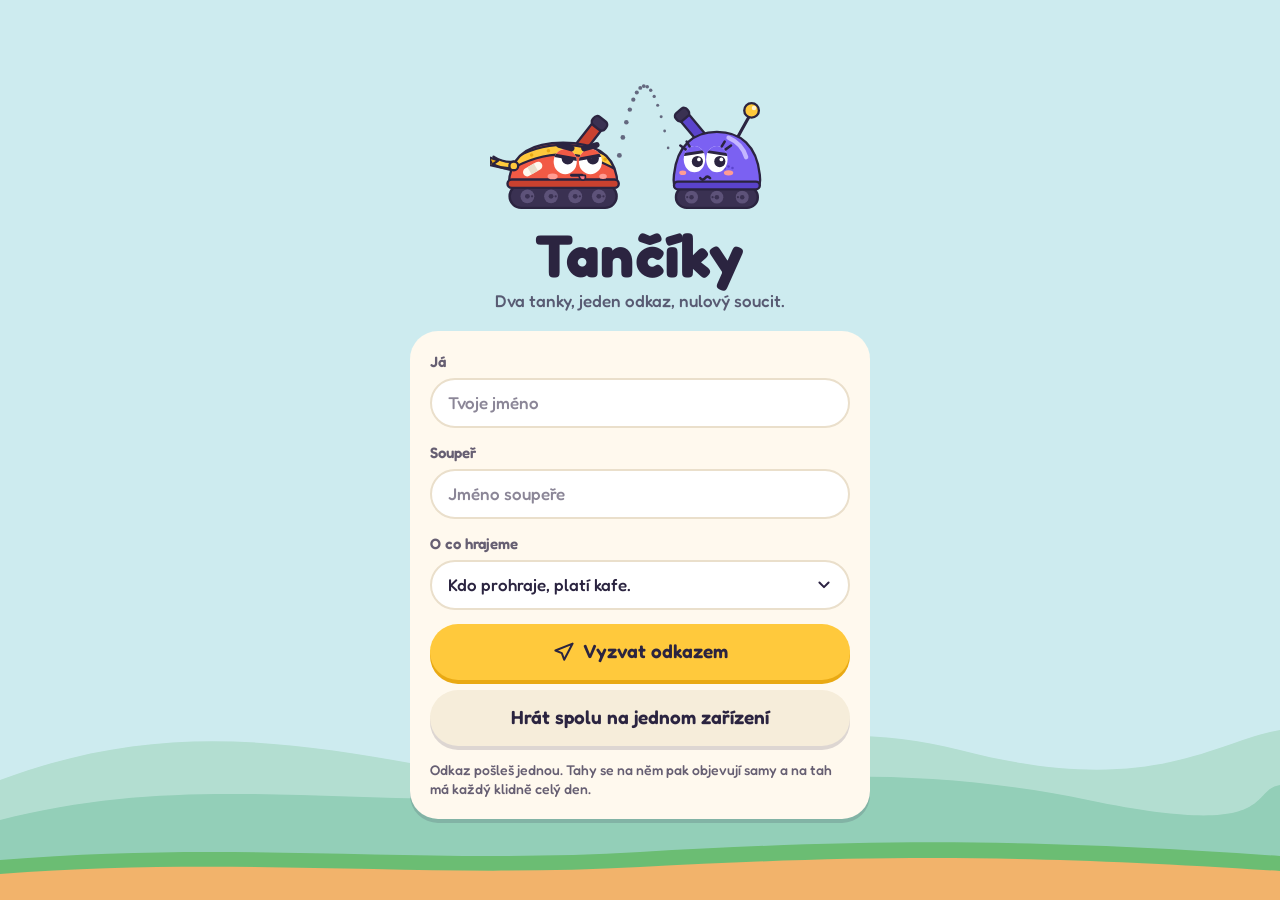
==== commit 501a10a4: "Tančíky: opravy z design-eye kola 3 (ležatá řada schopností, obchod po kartě kola, texty bez rodu, v" ====
--- a/index.html
+++ b/index.html
@@ -395,7 +395,9 @@
   .wico { width: 32px; height: 32px; }
   .wname { font-size: 15px; }
   .c-gift { gap: 2px; }
-  .c-abil { display: flex; gap: 6px; overflow-x: auto; scrollbar-width: none; padding: 0 0 2px; }
+  .c-abil { display: flex; gap: 6px; overflow-x: auto; scrollbar-width: none; padding: 0 0 2px; scroll-snap-type: x mandatory; overscroll-behavior-x: contain; }
+  .c-abil > * { scroll-snap-align: start; }
+  .c-abil.more { -webkit-mask-image: linear-gradient(to right, #000 82%, transparent); mask-image: linear-gradient(to right, #000 82%, transparent); } /* napoveda: vpravo je dalsi schopnost */
   .c-abil::-webkit-scrollbar { display: none; }
   .abtn { flex: none; width: 44px; min-width: 44px; max-width: none; }
   .gopt { font-size: 13px; padding: 0 12px; }
@@ -538,7 +540,7 @@
 .windpill { display: flex; align-items: center; gap: 8px; }
 .modchip { display: inline-flex; align-items: center; gap: 6px; height: 34px; padding: 0 12px 0 10px; border-radius: var(--r-full); background: var(--cream); box-shadow: var(--flat); font-weight: 700; font-size: 13px; color: var(--ink); white-space: nowrap; }
 .modchip .ic { width: 18px; height: 18px; flex: none; }
-.ragetag { display: inline-flex; align-items: center; height: 18px; padding: 0 8px; border-radius: var(--r-full); background: #FFE0DB; color: #A4271B; font-weight: 700; font-size: 12px; white-space: nowrap; }
+.ragetag { display: inline-flex; align-items: center; height: 22px; padding: 0 10px; border-radius: var(--r-full); background: #C8372A; color: #FFF6E8; font-weight: 700; font-size: 13px; white-space: nowrap; }
 .roundintro { position: fixed; left: 50%; top: 32%; z-index: 45; transform: translate(-50%, -50%); display: flex; flex-direction: column; align-items: center; gap: 6px; padding: 16px 30px 18px; border-radius: var(--r-l); background: var(--cream); box-shadow: var(--flat); text-align: center; pointer-events: none; max-width: min(92vw, 460px); animation: introin .35s var(--ease) both; }
 .ri-kolo { font: 700 34px/1 var(--font); color: var(--ink); }
 .ri-map { font: 600 19px/1.1 var(--font); color: var(--ink-2); }
@@ -797,7 +799,7 @@
         </div>
 
         <div class="c-gift" id="giftRow" hidden role="radiogroup" aria-labelledby="giftTitle">
-          <div class="gift-title" id="giftTitle"><svg class="ic"><use href="#i-gift"/></svg><span>Dárek pro <b id="giftTo"></b></span></div>
+          <div class="gift-title" id="giftTitle"><svg class="ic"><use href="#i-gift"/></svg><span>Dárek · <b id="giftTo"></b></span></div>
           <div class="gift-opts" id="giftOpts"></div>
         </div>
 
@@ -3663,6 +3665,9 @@
     abilTipT = setTimeout(function () { abilLong = true; showAbilTip(b); }, 420);
   });
   ["pointerup", "pointercancel", "pointerleave"].forEach(function (n) { $("abilRow").addEventListener(n, function () { clearTimeout(abilTipT); }); });
+  // úzký sloupec (ležato): řada schopností se posouvá, zprůhlednění vpravo ukazuje, že je tam další
+  function abilMore() { var r = $("abilRow"); r.classList.toggle("more", r.scrollWidth > r.clientWidth + r.scrollLeft + 8); }
+  $("abilRow").addEventListener("scroll", abilMore, { passive: true }); window.addEventListener("resize", abilMore);
   $("abilRow").addEventListener("click", function (ev) { if (abilLong) { abilLong = false; ev.preventDefault(); return; } var b = ev.target.closest("[data-a]"); if (b && !b.disabled) selectAbility(b.getAttribute("data-a")); });
 
   // zbraně
@@ -3677,7 +3682,7 @@
   }
   function closeWeapons() { $("weaponSheet").hidden = true; $("weaponBtn").setAttribute("aria-expanded", "false"); }
   $("weaponBtn").addEventListener("click", function () {
-    if (forcedWeapon()) { toast("Tohle je dárek od " + nameOf(1 - cur()) + ". Vrátit ho můžeš tlačítkem Vrátit dárek."); return; }
+    if (forcedWeapon()) { toast("Tohle je dárek od soupeře (" + nameOf(1 - cur()) + "). Vrátit ho můžeš tlačítkem Vrátit dárek."); return; }
     if ($("weaponSheet").hidden) openWeapons(); else closeWeapons();
   });
   $("giftOpts").addEventListener("click", function (ev) { var b = ev.target.closest("[data-g]"); if (!b || !canAct()) return; C.gift = b.getAttribute("data-g"); sfx("click"); updateCtrl(); });
@@ -3856,7 +3861,7 @@
     $("weaponBtn").classList.toggle("forced", !!fw);
     var gfOn = act && !!t.gift;
     $("ctrl").classList.toggle("forced", gfOn); $("giftForced").hidden = !gfOn;
-    if (fw) { var gv = 1 - st.cur; $("weaponBtn").style.setProperty("--gc", "var(--p" + gv + "-p)"); $("weaponBtn").style.setProperty("--gcd", "var(--p" + gv + ")"); $("weaponBtn").querySelector(".wammo").textContent = "Dárek od " + nameOf(gv); }
+    if (fw) { var gv = 1 - st.cur; $("weaponBtn").style.setProperty("--gc", "var(--p" + gv + "-p)"); $("weaponBtn").style.setProperty("--gcd", "var(--p" + gv + ")"); $("weaponBtn").querySelector(".wammo").textContent = "Dárek · " + nameOf(gv); }
     if (gfOn) {
       var gbn = sim.gb | 0, gbb = $("giftBackBtn"); gbb.setAttribute("aria-pressed", C.giftBack ? "true" : "false");
       $("gbN").textContent = gbn; gbb.querySelector(".gtx b").textContent = C.giftBack ? "Vráceno" : "Vrátit"; gbb.disabled = !C.giftBack && gbn < 1;
@@ -3885,6 +3890,7 @@
       html += '<button type="button" class="abtn' + (sel ? " sel" : "") + '" data-a="' + a.id + '"' + (cd > 0 ? " disabled" : "") + ' title="' + esc(a.name + ": " + a.desc) + '" aria-pressed="' + sel + '" aria-label="' + esc(a.name + (cd > 0 ? " (nabíjí se, ještě " + cd + ")" : "")) + '">' + icon(a.id) + "<span>" + esc(a.name) + "</span>" + (cd > 0 ? '<span class="pie" style="--f:' + Math.min(1, cd / (a.cooldown || cd)).toFixed(2) + '"></span><i class="cd">' + cd + "</i>" : "") + "</button>";
     });
     var row = $("abilRow"); if (row.dataset.sig !== html) { row.dataset.sig = html; row.innerHTML = html; }
+    abilMore();
     var oh = "", ot = st.tanks[1 - st.cur];
     if (ot) E.ABILITIES.forEach(function (a) { if (!(a.id in (ot.cd || {}))) return; var ocd = ot.cd[a.id] | 0; oh += '<span class="oa' + (ocd > 0 ? " cdn" : "") + '" title="' + esc(a.name) + '">' + icon(a.id) + (ocd > 0 ? '<span class="pie" style="--f:' + Math.min(1, ocd / (a.cooldown || ocd)).toFixed(2) + '"></span>' : "") + "</span>"; });
     var orow = $("oppAbil"); if (orow.dataset.sig !== oh) { orow.dataset.sig = oh; orow.innerHTML = oh; }
@@ -4014,7 +4020,11 @@
     wasMine = mineNow;
     if (view === "play" && canAct() && curTank().shop && C.shopDone !== shopKey() && $("shop").hidden) {
       var sk = shopKey(), wait = (S.fast || !(S.g && S.g.t && S.g.t.length)) ? 0 : 250; // dopad uz byl 1,2 s k vidění
-      setTimeout(function () { if (view === "play" && canAct() && C.shopDone !== shopKey() && shopKey() === sk && $("shop").hidden) openShop(); }, wait);
+      var tryShop = function () { // obchod až po zavření úvodní karty kola, ať se nepřekrývají
+        if (!$("roundIntro").hidden) { setTimeout(tryShop, 150); return; }
+        if (view === "play" && canAct() && C.shopDone !== shopKey() && shopKey() === sk && $("shop").hidden) openShop();
+      };
+      setTimeout(tryShop, wait);
     }
     // mezitím mohl dorazit další tah
     if (S.g && S.shown && S.shown.t.length < S.g.t.length && !S.pumping) pump();
@@ -4210,8 +4220,9 @@
     var un = "", gw = g.w || [0, 0];
     if (w === 0 || w === 1) {
       var tb = tierOf(gw[w]), ta = tierOf(sw[w]), ttb = titleOf(gw[w]), tta = titleOf(sw[w]);
-      if (ta > tb) un = nameOf(w) + " získal " + TIER_ITEM[ta][w] + (tta && tta !== ttb ? " a titul " + tta : "");
-      else if (tta && tta !== ttb) un = nameOf(w) + " získal titul " + tta;
+      // sloveso bez rodu (jméno může být mužské i ženské)
+      if (ta > tb) un = nameOf(w) + " odemyká " + TIER_ITEM[ta][w] + (tta && tta !== ttb ? " a titul " + tta : "");
+      else if (tta && tta !== ttb) un = nameOf(w) + " odemyká titul " + tta;
     }
     $("endUnlock").hidden = !un; $("endUnlock").textContent = un;
     $("endScore").innerHTML = html;
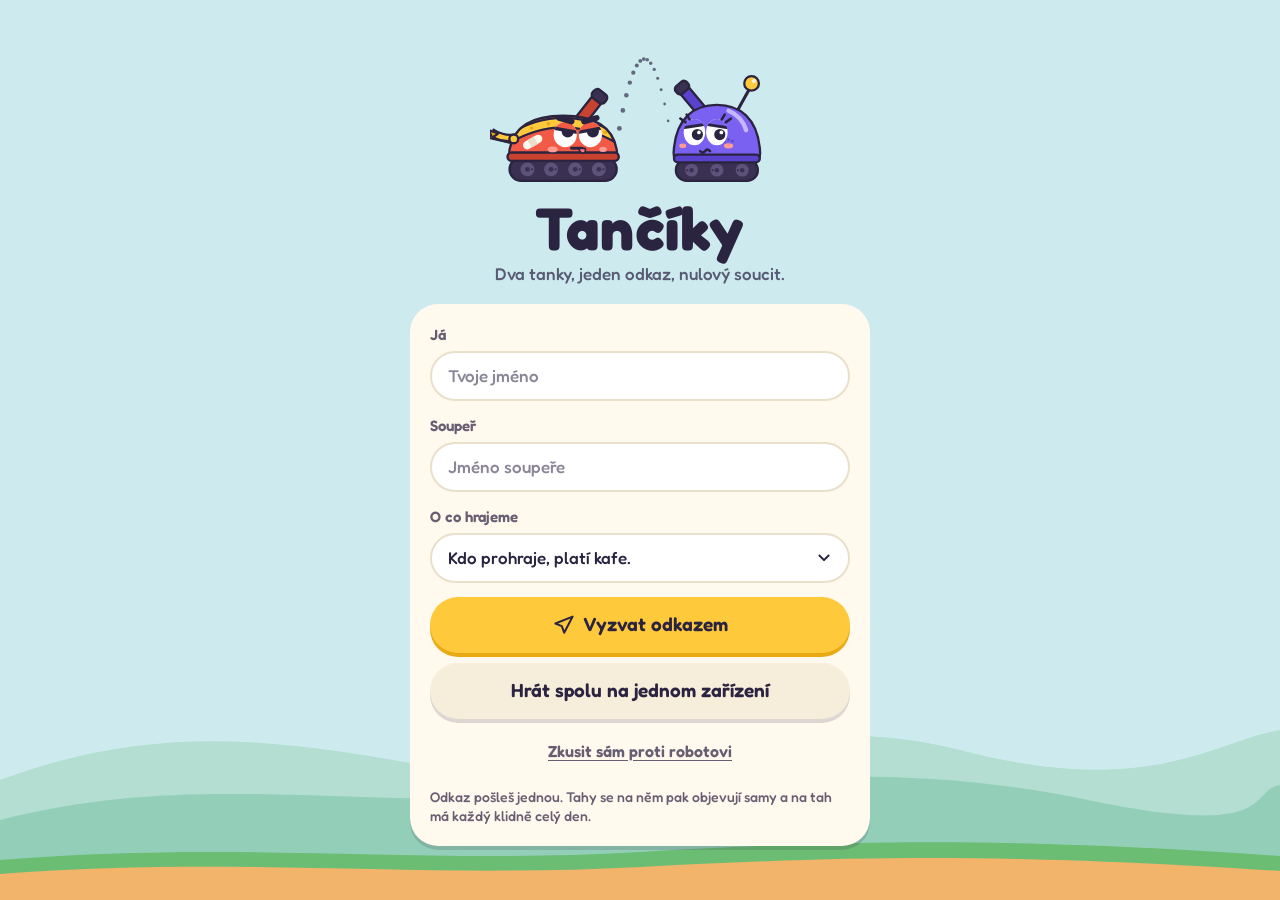
==== commit 2bd75dd8: "Tančíky: trénink proti robotovi (Zkusit sám, #solo), test sóla" ====
--- a/index.html
+++ b/index.html
@@ -660,6 +660,7 @@
           <div class="actions">
             <button type="submit" class="btn primary big" id="createBtn"><svg class="ic"><use href="#i-send"/></svg>Vyzvat odkazem</button>
             <button type="button" class="btn big" id="localBtn">Hrát spolu na jednom zařízení</button>
+            <button type="button" class="linkbtn" id="soloBtn">Zkusit sám proti robotovi</button>
           </div>
           <p class="fine">Odkaz pošleš jednou. Tahy se na něm pak objevují samy a na tah má každý klidně celý den.</p>
         </form>
@@ -851,6 +852,7 @@
           <p class="unlock" id="endUnlock" hidden></p>
           <div class="actions">
             <button type="button" class="btn primary big" id="rematchBtn">Odveta!</button>
+            <button type="button" class="btn big" id="challengeBtn" hidden><svg class="ic"><use href="#i-send"/></svg>Vyzvat soupeře</button>
             <button type="button" class="btn big" id="copyEndBtn"><svg class="ic"><use href="#i-link"/></svg>Zkopírovat odkaz</button>
             <button type="button" class="linkbtn" id="menuBtn">Do menu</button>
           </div>
@@ -3422,7 +3424,7 @@
   function canAct() {
     if (!S.state || S.state.matchOver || S.turn || S.pumping || S.committing || S.corrupt) return false;
     if (S.shown && S.g && S.shown.t.length !== S.g.t.length) return false;
-    if (S.mode === "local") return true;
+    if (S.mode === "local") return !(S.solo && S.state.cur === BOT);
     if (S.mode === "online") return S.seat != null && S.seat === S.state.cur;
     return false;
   }
@@ -3506,7 +3508,8 @@
     box.dataset.dir = wd < 0 ? "-1" : "1"; box.dataset.n = aw === 0 ? "0" : String(Math.min(4, Math.ceil(aw / 4)));
     $("windTxt").textContent = aw; box.style.setProperty("--wf", String(Math.min(1, aw / 15))); box.title = aw === 0 ? "Bezvětří" : "Vítr " + aw + (wd < 0 ? " doleva" : " doprava");
     var g = S.g, ser = "";
-    if (g && (g.gi > 1 || (g.w && (g.w[0] || g.w[1])))) ser = "odveta " + (g.gi - 1) + " · série " + g.w[0] + ":" + g.w[1];
+    if (S.solo) ser = "Trénink";
+    else if (g && (g.gi > 1 || (g.w && (g.w[0] || g.w[1])))) ser = "odveta " + (g.gi - 1) + " · série " + g.w[0] + ":" + g.w[1];
     $("seriesTxt").textContent = ser;
   }
 
@@ -3903,7 +3906,7 @@
     else if (spec) txt = "Na tahu: " + nameOf(st.cur);
     else if (myTurnOnline()) { txt = "Jsi na tahu"; mine = true; }
     else txt = nameOf(st.cur) + " míří…";
-    var isMine = mine || (S.mode === "local" && !S.turn && !st.matchOver);
+    var isMine = mine || (S.mode === "local" && !S.turn && !st.matchOver && !(S.solo && st.cur === BOT));
     if (sp.textContent !== txt) { sp.textContent = txt; clearTimeout(updateCtrl.st); sp.classList.remove("gone"); if (isMine) updateCtrl.st = setTimeout(function () { sp.classList.add("gone"); }, 1500); }
     sp.classList.toggle("mine", isMine);
     $("skipReplay").hidden = !S.turn;
@@ -4028,6 +4031,28 @@
     }
     // mezitím mohl dorazit další tah
     if (S.g && S.shown && S.shown.t.length < S.g.t.length && !S.pumping) pump();
+    if (S.solo && view === "play" && !st.matchOver && st.cur === BOT) botTurn();
+  }
+
+  /* ---------------- trénink: robot (jen lokálně, nic se neposílá) ---------------- */
+  var BOT = 1, botT = 0;
+  function botTurn() {
+    clearTimeout(botT);
+    var key = S.g && S.g.gi + ":" + S.g.t.length;
+    botT = setTimeout(function () {
+      var st = S.state;
+      if (!S.solo || view !== "play" || !st || st.matchOver || st.cur !== BOT || S.turn || S.pumping || (S.g.gi + ":" + S.g.t.length) !== key) return;
+      var t = st.tanks[BOT], ws = Object.keys(t.ammo || {}).filter(function (id) { return (t.ammo[id] | 0) > 0; });
+      var inp = E.suggestShot(st, { weapons: ["grenade"].concat(ws.slice(0, 4)) });
+      // hratelný, ne dokonalý: střelu trochu rozhodí (asi každá třetí sedí přesně)
+      if (Math.random() > 0.33) {
+        var f = function (v) { return Math.round(v * (1 + (Math.random() * 2 - 1) * 0.08)); };
+        var rough = Object.assign({}, inp, { vx: f(inp.vx), vy: f(inp.vy) });
+        if (!E.validate(st, rough)) inp = rough;
+      }
+      if (E.validate(st, inp)) return;
+      S.g = Object.assign({}, S.g, { t: S.g.t.concat([inp]) }); pump();
+    }, S.fast ? 50 : 900);
   }
 
   /* ---------------- vystřelení ---------------- */
@@ -4183,7 +4208,7 @@
     var st = S.turn ? S.turn.state : S.state;
     if (Snd) { var pr0 = S.turn && !S.fast && st.proj && st.proj[0]; if (pr0) Snd.whistleOn(pr0.vy / 700); else Snd.whistleOff(); }
     camLoop(st);
-    var act = canAct(), scene = { state: st, wind: st.wind, active: act || (S.mode === "local" && !S.turn && !st.matchOver) ? st.cur : null, angles: [C.mem[0].angle, C.mem[1].angle], names: [nameOf(0), nameOf(1)] };
+    var act = canAct(), scene = { state: st, wind: st.wind, active: act || (S.mode === "local" && !S.solo && !S.turn && !st.matchOver) ? st.cur : null, angles: [C.mem[0].angle, C.mem[1].angle], names: [nameOf(0), nameOf(1)] };
     if (act) {
       scene.aim = { idx: st.cur, angle: C.angle, power: Math.round(C.power * 2) / 2, dragging: !!(gest && gest.type === "aim" && gest.moved) };
       if (R.pannable()) scene.zone = { r: AIM_ZONE_PX / R.camera().scale };
@@ -4201,7 +4226,7 @@
   }
 
   /* ---------------- konec zápasu ---------------- */
-  var seriesAfter = function (g, st) { var w = (g.w || [0, 0]).slice(); if (st.winner === 0 || st.winner === 1) w[st.winner]++; return w; };
+  var seriesAfter = function (g, st) { var w = (g.w || [0, 0]).slice(); if (!S.solo && (st.winner === 0 || st.winner === 1)) w[st.winner]++; return w; }; // trénink se do série nepočítá
   function renderEnd() {
     $("toast").hidden = true; clearTimeout(toast.t);
     var st = S.state, g = S.g, w = st.winner, sw = seriesAfter(g, st), pal = TR.PAL;
@@ -4209,6 +4234,7 @@
     $("endTitle").textContent = w === 0 || w === 1 ? nameOf(w) + " bere zápas!" : "Remíza. Nikdo necouvl.";
     var sub;
     if (S.mode === "online" && S.seat != null) sub = w === -1 ? "Zápas skončil nerozhodně." : w === S.seat ? "Tenhle zápas je tvůj." : "Tenhle zápas ti utekl. Odveta?";
+    else if (S.solo) sub = "Trénink se nepočítá do série. " + (w === BOT ? "Robot tentokrát vyhrál." : w === -1 ? "Remíza s robotem." : "Robot to nezvládl.");
     else sub = w === -1 ? "Zápas skončil nerozhodně." : "";
     $("endSub").textContent = sub; $("endSub").hidden = !sub;
     var html = "";
@@ -4231,6 +4257,7 @@
     else if (stk) line = stk.text;
     $("endStake").hidden = !line; $("endStake").textContent = line;
     $("rematchBtn").hidden = spectating(); $("copyEndBtn").hidden = S.mode !== "online";
+    $("rematchBtn").textContent = S.solo ? "Znovu" : "Odveta!"; $("challengeBtn").hidden = !S.solo;
   }
   async function rematch() {
     var st = S.state, g = S.g; if (!st || !st.matchOver) return;
@@ -4246,6 +4273,7 @@
     else toast("Spojení nevyšlo, zkus to znovu.");
   }
   $("rematchBtn").addEventListener("click", rematch);
+  $("challengeBtn").addEventListener("click", function () { leave(); var n = $("nameMe"); if (n && !n.value) n.focus(); });
   $("copyEndBtn").addEventListener("click", function () { if (S.id) copyText(linkFor(S.id), "Odkaz je zkopírovaný."); });
   $("copyTopBtn").addEventListener("click", function () { if (S.id) copyText(linkFor(S.id), "Odkaz je zkopírovaný."); else toast("Hra na jednom zařízení odkaz nemá."); });
   $("menuBtn").addEventListener("click", leave);
@@ -4258,7 +4286,7 @@
     if (NET && NET.unwatch) NET.unwatch();
     resetSession(); history.pushState(null, "", location.pathname + location.search); showSetup();
   }
-  function resetSession() { S.mode = null; S.id = null; S.v = -1; S.g = null; S.doc = null; S.s0 = ""; S.s1 = ""; S.seat = null; S.free = null; S.shown = null; S.state = null; S.turn = null; S.animDone = null; S.pumping = false; S.committing = false; S.fast = false; S.corrupt = false; C.key = ""; C.cart = []; hudSig = ""; setBubble(0, ""); $("banner").hidden = true; closeWeapons(); $("shop").hidden = true; }
+  function resetSession() { clearTimeout(botT); S.solo = false; S.mode = null; S.id = null; S.v = -1; S.g = null; S.doc = null; S.s0 = ""; S.s1 = ""; S.seat = null; S.free = null; S.shown = null; S.state = null; S.turn = null; S.animDone = null; S.pumping = false; S.committing = false; S.fast = false; S.corrupt = false; C.key = ""; C.cart = []; hudSig = ""; setBubble(0, ""); $("banner").hidden = true; closeWeapons(); $("shop").hidden = true; }
 
   /* ---------------- online ---------------- */
   function onNet(state) { $("netPill").hidden = !state; if (state) $("netPill").textContent = state; }
@@ -4349,6 +4377,15 @@
     history.replaceState(null, "", location.pathname + location.search);
     enterGame();
   });
+  // trénink proti robotovi: stejné losování map a modifikátorů, bez synchronizace, odkazu a série
+  function startSolo() {
+    var a = $("nameMe").value.trim().slice(0, 16) || store.get("tanc-name") || "Hráč";
+    if (NET && NET.unwatch) NET.unwatch(); resetSession();
+    S.mode = "local"; S.solo = true; S.g = { n: [a, "Robot"], k: "", kc: "", w: [0, 0], gi: 1, seed: rnd31(), start: 0, t: [] };
+    history.replaceState(null, "", location.pathname + location.search + "#solo");
+    enterGame();
+  }
+  $("soloBtn").addEventListener("click", startSolo);
 
   /* ---------------- úvodní obrazovka a poslední hry ---------------- */
   function showRecent() {
@@ -4372,6 +4409,7 @@
     if (NET && NET.unwatch) NET.unwatch();
     var m = /^#r\.([0-9a-z]{6,24})$/.exec(location.hash || "");
     if (m) { openRoom(m[1]); return; }
+    if (location.hash === "#solo") { showSetup(); startSolo(); return; }
     resetSession(); showSetup();
   }
   window.addEventListener("hashchange", boot);
@@ -4451,6 +4489,8 @@
     view: function () { return view; },
     me: function () { return S.mode === "online" ? S.seat : S.mode === "local" && S.state ? S.state.cur : null; },
     busy: function () { return !!(S.pumping || S.committing); },
+    solo: function () { return !!S.solo; },
+    series: function () { return S.g && S.g.w ? S.g.w.slice() : null; },
     animating: function () { return !!S.turn; },
     inputs: function () { return S.g ? S.g.t.slice() : []; },
     play: async function (input) {
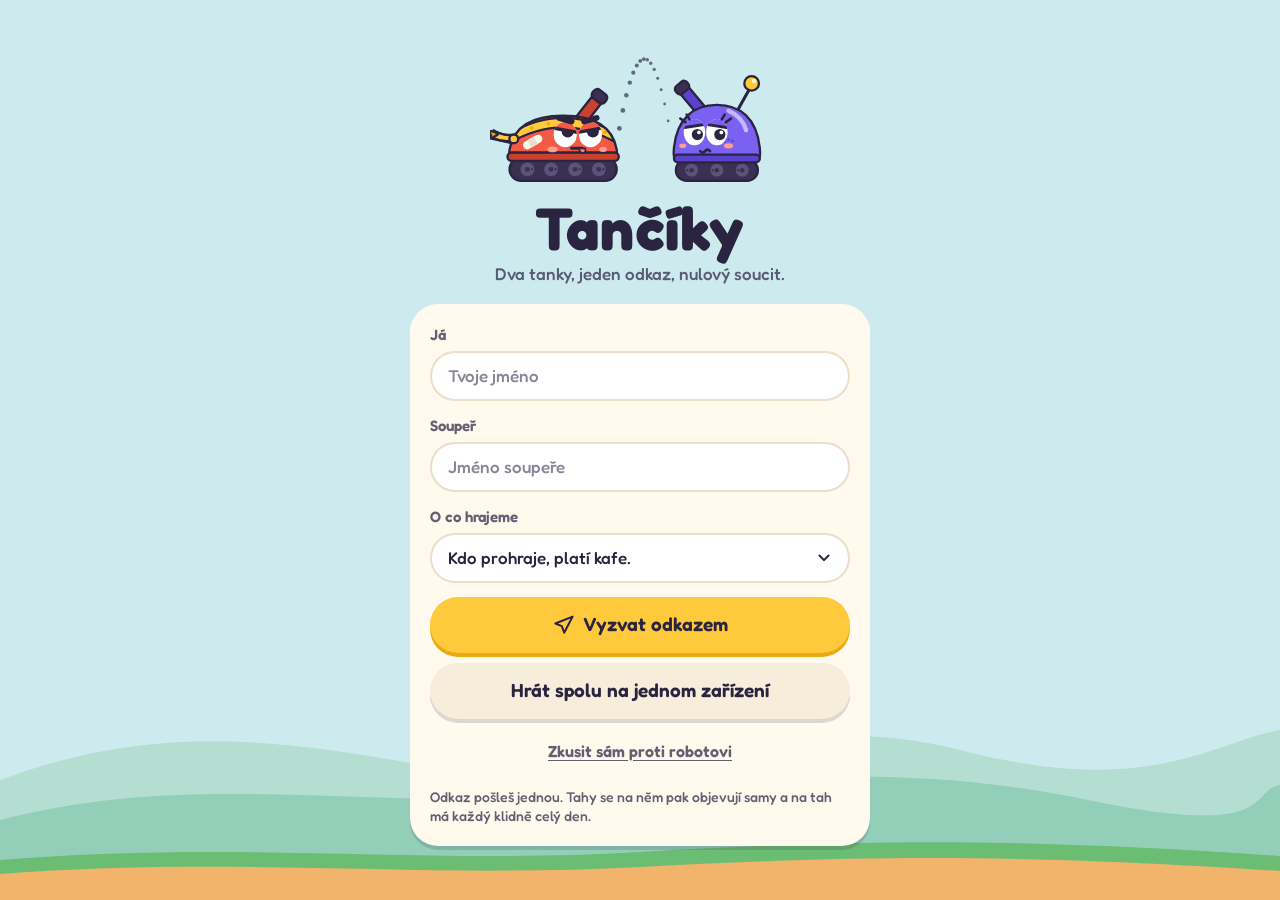
==== commit 541f9301: "Napojení na Hernu: protokol v1 (meta, #herna, stav, výsledek, Jiná hra), test tests/herna.cjs" ====
--- a/index.html
+++ b/index.html
@@ -9,6 +9,7 @@
 <meta name="apple-mobile-web-app-status-bar-style" content="default">
 <meta name="apple-mobile-web-app-title" content="Tančíky">
 <meta name="format-detection" content="telephone=no">
+<meta name="herna-protokol" content="1">
 <meta name="description" content="Tančíky: tahová tanková přestřelka pro dva na jednom odkazu.">
 <title>Tančíky</title>
 <link rel="preconnect" href="https://fonts.googleapis.com">
@@ -549,6 +550,12 @@
 @keyframes introin { from { opacity: 0; transform: translate(-50%, -42%) scale(.92); } }
 .unlock { margin: 0; display: inline-flex; align-items: center; padding: 8px 18px; border-radius: var(--r-full); background: var(--ink); color: #fff; font-weight: 700; font-size: 16px; }
 @media (orientation: landscape) and (max-height: 620px) { .roundintro { top: 40%; padding: 10px 22px 12px; } .ri-kolo { font-size: 26px; } .ri-map { font-size: 16px; } .modchip { height: 30px; font-size: 12.5px; } }
+
+/* ---- v Herně (protokol: #herna=1): bez sdílení odkazu, "Zkusit sám", odkazů ven a celé obrazovky; zpět vede lišta Herny ---- */
+body[data-herna] #soloBtn, body[data-herna] #challengeBtn, body[data-herna] #copyTopBtn, body[data-herna] #copyEndBtn,
+body[data-herna] #leaveBtn, body[data-herna] #menuBtn, body[data-herna] #infoNew, body[data-herna] #fullscreenBtn,
+body[data-herna] #a2hs { display: none !important; }
+body:not([data-herna]) #otherGameBtn { display: none !important; }
 </style>
 </head>
 <body data-view="setup">
@@ -854,6 +861,7 @@
             <button type="button" class="btn primary big" id="rematchBtn">Odveta!</button>
             <button type="button" class="btn big" id="challengeBtn" hidden><svg class="ic"><use href="#i-send"/></svg>Vyzvat soupeře</button>
             <button type="button" class="btn big" id="copyEndBtn"><svg class="ic"><use href="#i-link"/></svg>Zkopírovat odkaz</button>
+            <button type="button" class="btn big" id="otherGameBtn">Jiná hra</button>
             <button type="button" class="linkbtn" id="menuBtn">Do menu</button>
           </div>
         </div>
@@ -2182,9 +2190,9 @@
   }
 
   // ---------- místnost ----------
-  TankNet.create = async (g, seat) => {
+  TankNet.create = async (g, seat, forcedId) => {   // forcedId: id místnosti z Herny (jinak náhodné)
     seat = seat === 1 ? 1 : 0;
-    const id = randId(12);
+    const id = typeof forcedId === "string" && /^[0-9a-z]{6,24}$/.test(forcedId) ? forcedId : randId(12);
     const doc = { app: APP, v: 1, s0: seat === 0 ? device : "", s1: seat === 1 ? device : "", u: Date.now(), g };
     await saveDoc(id, doc);
     TankNet.setSeat(id, seat);
@@ -3915,7 +3923,7 @@
   }
   function updateWait() {
     var el = $("waitPill"), show = S.mode === "online" && view === "play" && (!S.s0 || !S.s1) && S.seat != null;
-    el.hidden = !show; if (show) { var other = S.seat === 0 ? 1 : 0; el.textContent = "Čekáme, až " + nameOf(other) + " přijme výzvu. Odkaz zkopíruješ tlačítkem nahoře."; }
+    el.hidden = !show; if (show) { var other = S.seat === 0 ? 1 : 0; el.textContent = H ? "Čekáme, až " + nameOf(other) + " naskočí do hry." : "Čekáme, až " + nameOf(other) + " přijme výzvu. Odkaz zkopíruješ tlačítkem nahoře."; }
   }
 
   /* ---------------- bublina se vzkazem (DOM, aby šla přečíst i čtečkou) ---------------- */
@@ -4032,6 +4040,7 @@
     // mezitím mohl dorazit další tah
     if (S.g && S.shown && S.shown.t.length < S.g.t.length && !S.pumping) pump();
     if (S.solo && view === "play" && !st.matchOver && st.cur === BOT) botTurn();
+    hernaSync();
   }
 
   /* ---------------- trénink: robot (jen lokálně, nic se neposílá) ---------------- */
@@ -4283,6 +4292,7 @@
     leave();
   });
   function leave() {
+    if (H) { boot(); return; } // v Herně se z hry neodchází, zpět vede lišta Herny
     if (NET && NET.unwatch) NET.unwatch();
     resetSession(); history.pushState(null, "", location.pathname + location.search); showSetup();
   }
@@ -4293,11 +4303,11 @@
   function onDoc(doc, force) {
     if (!doc || !doc.g || (!force && doc.v <= S.v)) return;
     S.doc = doc; S.v = doc.v; S.s0 = doc.s0 || ""; S.s1 = doc.s1 || ""; S.g = doc.g;
-    remember();
+    remember(); hernaSync();
     if (view === "intro" || view === "setup" || view === "info") { if (view === "intro") renderIntro(); return; }
     pump(); updateWait();
   }
-  function remember() { if (S.id && S.g) NET.remember(S.id, { n: S.g.n, me: S.seat, gi: S.g.gi }); }
+  function remember() { if (!H && S.id && S.g) NET.remember(S.id, { n: S.g.n, me: S.seat, gi: S.g.gi }); }
   function startWatch() { NET.watch(S.id, onDoc, function () { return S.v; }, onNet); }
   function enterGame() { setView("play"); pump(); layout(); if (S.state) { updateHud(S.state); updateCtrl(); } }
 
@@ -4405,8 +4415,67 @@
   }
   $("infoRetry").addEventListener("click", boot); $("infoNew").addEventListener("click", leave);
 
+  /* ---------------- Herna (protokol verze 1, viz react-apps/HERNA-PROTOKOL.md) ---------------- */
+  var H = null, hernaTok = 0, hernaFaze = "", hernaDone = {};
+  function parseHerna() {
+    var raw = (location.hash || "").replace(/^#/, ""), o = {};
+    if (raw.indexOf("herna=1") < 0) return null;
+    raw.split("&").forEach(function (kv) { var i = kv.indexOf("="); if (i > 0) o[kv.slice(0, i)] = kv.slice(i + 1); });
+    if (o.herna !== "1" || !/^[0-9a-z]{6,24}$/.test(o.r || "") || (o.seat !== "0" && o.seat !== "1")) return null;
+    var nm = (o.names || "").split(",").map(function (s) { var d = s; try { d = decodeURIComponent(s); } catch (e) { /* nechat syrové */ } return d.trim().slice(0, 16); });
+    return { m: o.m || "", r: o.r, seat: o.seat === "1" ? 1 : 0, names: [nm[0] || "Hráč 1", nm[1] || "Hráč 2"], zaklada: o.zaklada === "1" };
+  }
+  function doHerny(z) { if (H && window.parent !== window) attempt(function () { window.parent.postMessage(Object.assign({ herna: 1 }, z), "*"); }); }
+  function hernaPhase(f) { if (f !== hernaFaze) { hernaFaze = f; doHerny({ typ: "stav", faze: f }); } }
+  // fáze podle dokumentu a přehrané partie; výsledek jednou za partii (r:gi), Herna duplicity sama zahodí
+  function hernaSync() {
+    if (!H || !S.id || !S.g) return;
+    var over = !!(S.state && S.state.matchOver && S.shown);
+    hernaPhase(!S.s0 || !S.s1 ? "ceka" : over ? "konec" : "hraje");
+    if (over && S.s0 && S.s1) {
+      var key = S.id + ":" + S.shown.gi;
+      if (!hernaDone[key]) { hernaDone[key] = 1; var w = S.state.winner; doHerny({ typ: "vysledek", partie: key, vitez: w === 0 || w === 1 ? w : null }); }
+    }
+  }
+  $("otherGameBtn").addEventListener("click", function () { doHerny({ typ: "jina-hra" }); });
+  async function hernaBoot(h) {
+    var tok = ++hernaTok;
+    resetSession(); H = h; document.body.dataset.herna = "1";
+    S.mode = "online"; S.id = h.r;
+    doHerny({ typ: "pripraveno" }); hernaFaze = ""; hernaPhase("ceka");
+    info(h.zaklada ? "Otevírám hru…" : "Čeká se, až hra naskočí…", "", false, "loading");
+    var doc;
+    for (;;) {
+      var d, failed = false;
+      try { d = await NET.load(h.r); } catch (e) { failed = true; }
+      if (tok !== hernaTok) return;
+      if (!failed && d) { doc = d; break; }
+      if (!failed && h.zaklada) { // dokument ještě není a tenhle hráč hru vybral: založí ho rovnou se jmény z Herny
+        var g = { n: h.names.slice(), k: "6", kc: "", w: [0, 0], gi: 1, seed: rnd31(), start: 0, t: [] };
+        try { var cr = await NET.create(g, h.seat, h.r); if (tok !== hernaTok) return; doc = cr.doc; break; } catch (e) { if (tok !== hernaTok) return; }
+      }
+      await sleep(1000); if (tok !== hernaTok) return;
+    }
+    if (!doc.g || !Array.isArray(doc.g.t)) { S.mode = null; info("Tahle hra tu není.", "Herna ji otevřela se špatným odkazem.", true, "error"); return; }
+    S.doc = doc; S.v = doc.v; S.g = doc.g; S.s0 = doc.s0 || ""; S.s1 = doc.s1 || "";
+    var seat = NET.mySeat(h.r); if (seat == null) seat = doc.s0 === NET.device ? 0 : doc.s1 === NET.device ? 1 : null;
+    while (seat == null) { // sednout na volné místo jako „Přijmout výzvu“, jen bez tlačítka a bez introMine
+      var a; try { a = await NET.accept(h.r); } catch (e) { a = undefined; }
+      if (tok !== hernaTok) return;
+      if (a === undefined) { await sleep(1000); if (tok !== hernaTok) return; continue; }
+      if (a.doc) { S.doc = a.doc; S.v = a.doc.v; S.g = a.doc.g; S.s0 = a.doc.s0 || ""; S.s1 = a.doc.s1 || ""; }
+      seat = a.seat != null ? a.seat : h.seat; // obě místa cizí (smazané úložiště): kdo je kdo, ručí Herna
+      NET.setSeat(h.r, seat);
+    }
+    S.seat = seat; S.free = !S.s0 ? 0 : !S.s1 ? 1 : null;
+    startWatch(); enterGame(); updateWait(); hernaSync();
+  }
+
   function boot() {
     if (NET && NET.unwatch) NET.unwatch();
+    var hh = parseHerna();
+    if (hh) { hernaBoot(hh); return; }
+    hernaTok++; H = null; document.body.removeAttribute("data-herna");
     var m = /^#r\.([0-9a-z]{6,24})$/.exec(location.hash || "");
     if (m) { openRoom(m[1]); return; }
     if (location.hash === "#solo") { showSetup(); startSolo(); return; }
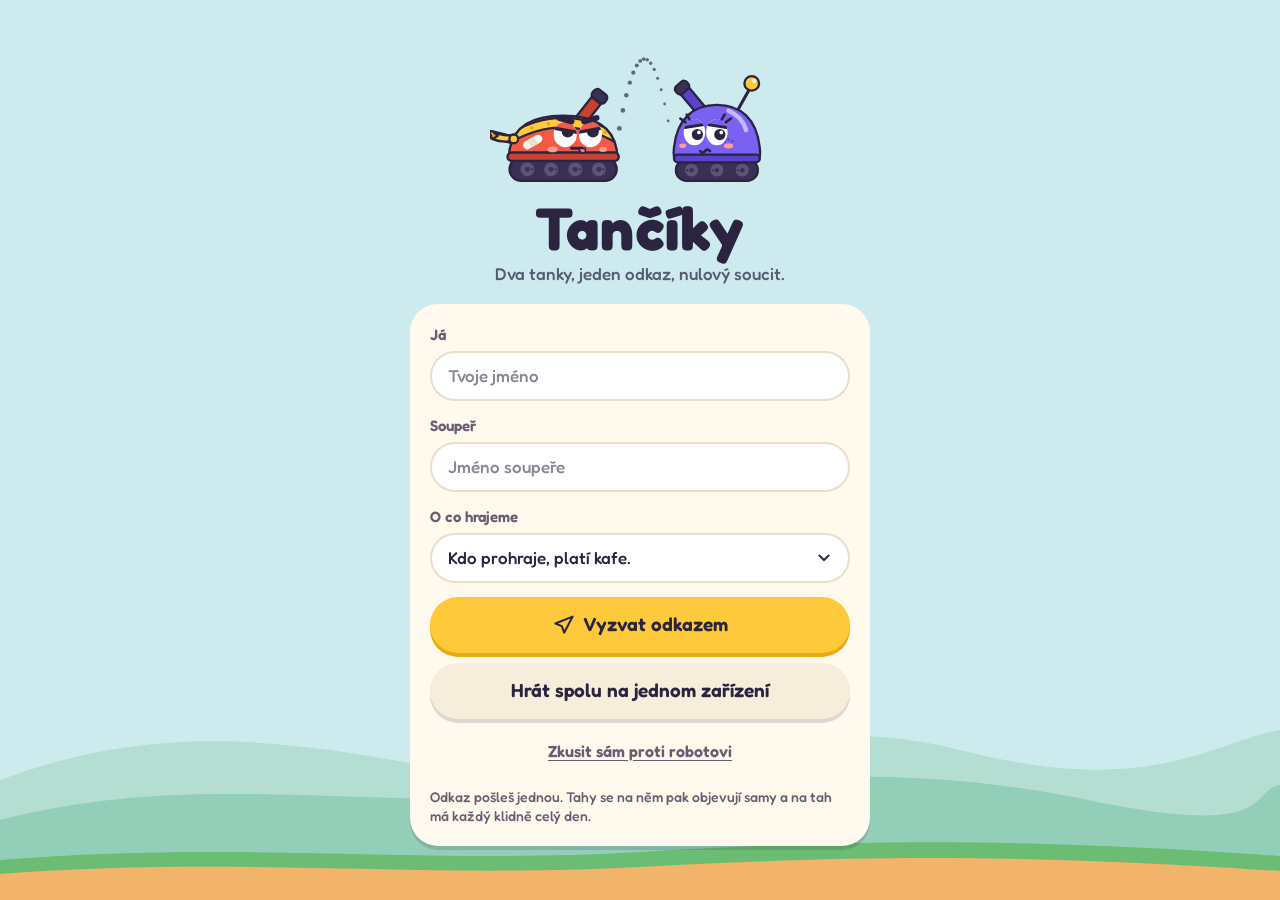
==== commit dccd7ffc: "Konec zápasu se vejde na nízkou výšku (rám Herny 390×613, ležato): ilustrace se zmenšuje, tlačítka v" ====
--- a/index.html
+++ b/index.html
@@ -556,6 +556,50 @@
 body[data-herna] #leaveBtn, body[data-herna] #menuBtn, body[data-herna] #infoNew, body[data-herna] #fullscreenBtn,
 body[data-herna] #a2hs { display: none !important; }
 body:not([data-herna]) #otherGameBtn { display: none !important; }
+
+/* ---- konec zápasu se vejde na výšku (iframe Herny, nízké telefony, ležato): ilustrace se zmenšuje, tlačítka jsou vždy vidět dole ---- */
+.end-wrap { align-self: stretch; margin: 0 auto; }
+.end-wrap > :first-child { margin-top: auto; }
+.end-wrap > :last-child { margin-bottom: auto; }
+.end-art { position: relative; display: block; flex: 0 1 auto; width: 100%; max-width: 400px; aspect-ratio: 360 / 230; min-height: 84px; }
+.end-art .sprite { position: absolute; inset: 0; width: 100%; height: 100%; max-width: none; margin: 0; object-fit: contain; }
+@media (max-height: 700px) {
+  #v-end .scroll { padding-bottom: max(14px, env(safe-area-inset-bottom)); }
+  .end-wrap { gap: 10px; }
+  .end-body { gap: 8px; }
+  .end-body .h1 { font-size: 28px; }
+  .end-body .lead { font-size: 16px; }
+  .end-body .score { padding: 8px 14px; }
+  .end-body .score .side .n { font-size: 40px; }
+  .end-body .stakeline { font-size: 16px; padding: 8px 16px 8px 12px; }
+  .end-body .unlock { padding: 6px 14px; font-size: 15px; }
+  .end-body .btn.big { min-height: 48px; padding-top: 6px; padding-bottom: 6px; }
+}
+@media (max-height: 520px) and (orientation: portrait) { .end-art { display: none; } }
+@media (orientation: landscape) and (max-height: 620px) {
+  .setup-wrap.end-wrap { max-width: 840px; text-align: left; }
+  .end-wrap > * { margin-block: auto; }
+  .end-art { width: 220px; max-width: 34vw; flex: none; }
+}
+@media (orientation: landscape) and (max-height: 460px) {
+  .end-wrap { gap: 18px; }
+  .end-art { max-width: 28vw; }
+  .end-body .actions { flex-direction: row; flex-wrap: wrap; align-items: center; max-width: 100%; gap: 6px 8px; }
+  .end-body .actions .btn.big { flex: 1 1 150px; }
+  .end-body .actions .linkbtn { flex: 1 1 100%; min-height: 44px; padding-top: 2px; padding-bottom: 2px; }
+}
+@media (orientation: landscape) and (max-height: 380px) {
+  #v-end .scroll { padding-top: max(10px, env(safe-area-inset-top)); padding-bottom: max(10px, env(safe-area-inset-bottom)); }
+  .end-wrap { gap: 14px; }
+  .end-art { max-width: 22vw; }
+  .end-body { flex-direction: row; flex-wrap: wrap; justify-content: flex-start; align-items: center; gap: 6px 8px; }
+  .end-body > .h1, .end-body > .lead, .end-body > .score, .end-body > .actions { flex: 1 1 100%; }
+  .end-body .h1 { font-size: 26px; }
+  .end-body .score { padding: 6px 14px; }
+  .end-body .score .side .n { font-size: 32px; }
+}
+@media (orientation: landscape) and (max-height: 340px) { .end-body .lead { display: none; } }
+@media (max-height: 440px) and (orientation: portrait) { .end-body .lead { display: none; } }
 </style>
 </head>
 <body data-view="setup">
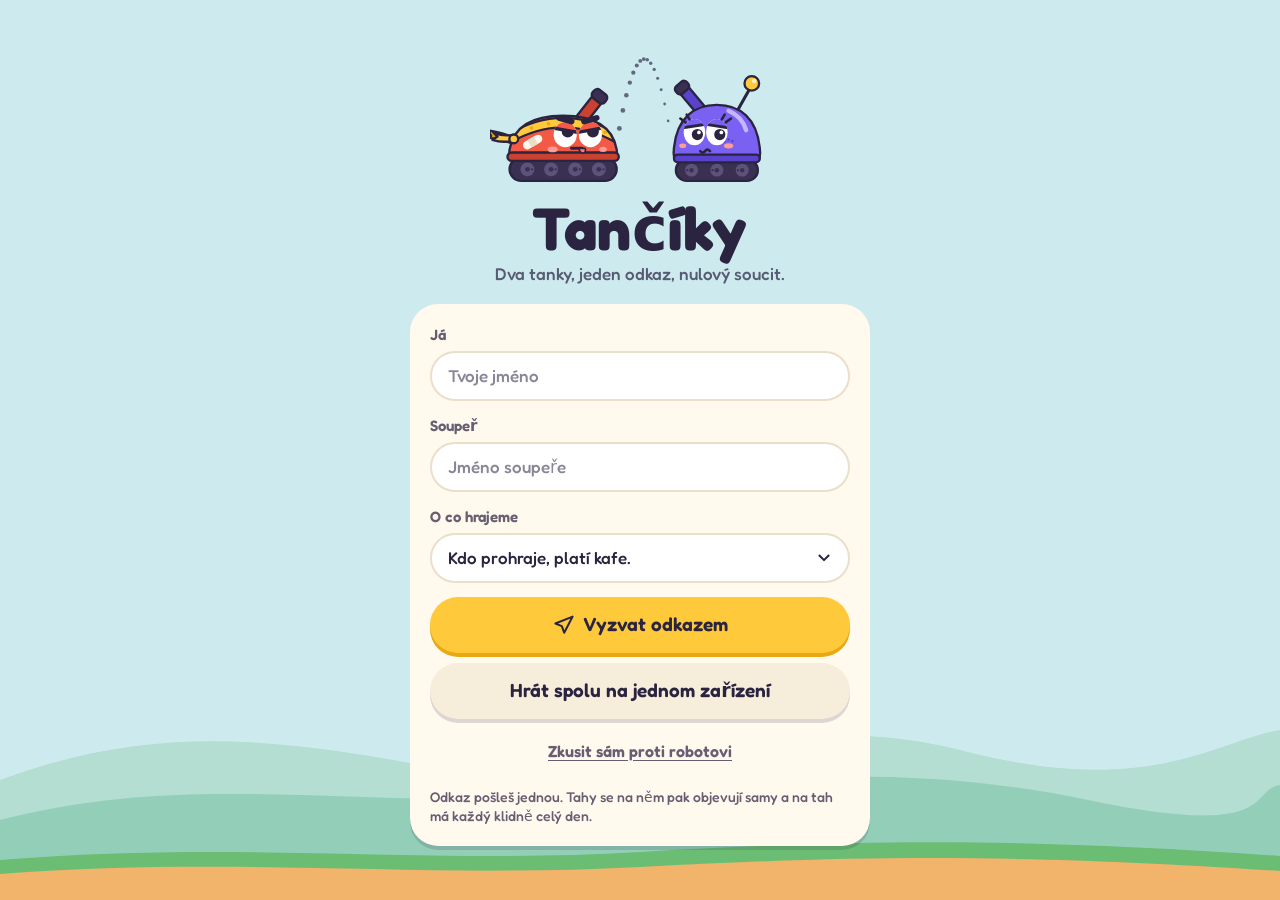
==== commit 26159c23: "Kolo vylepšení: obchod od 2. kola, podpisy modifikátorů na nebi, čistší mířění, kompaktní mobilní pa" ====
--- a/index.html
+++ b/index.html
@@ -12,9 +12,13 @@
 <meta name="herna-protokol" content="1">
 <meta name="description" content="Tančíky: tahová tanková přestřelka pro dva na jednom odkazu.">
 <title>Tančíky</title>
-<link rel="preconnect" href="https://fonts.googleapis.com">
-<link rel="preconnect" href="https://fonts.gstatic.com" crossorigin>
-<link href="https://fonts.googleapis.com/css2?family=Fredoka:wght@500;600;700&display=swap" rel="stylesheet">
+<link rel="preload" href="fonts/fredoka-latin.woff2" as="font" type="font/woff2" crossorigin>
+<style>/* Fredoka (SIL OFL 1.1) je přímo v projektu: WebKit/iPhone ji z Google CDN nenačítal spolehlivě */
+@font-face { font-family: "Fredoka"; font-style: normal; font-weight: 300 700; font-display: block; src: url(fonts/fredoka-latin-ext.woff2) format("woff2");
+  unicode-range: U+0100-02BA, U+02BD-02C5, U+02C7-02CC, U+02CE-02D7, U+02DD-02FF, U+0304, U+0308, U+0329, U+1D00-1DBF, U+1E00-1E9F, U+1EF2-1EFF, U+2020, U+20A0-20AB, U+20AD-20C4, U+2113, U+2C60-2C7F, U+A720-A7FF; }
+@font-face { font-family: "Fredoka"; font-style: normal; font-weight: 300 700; font-display: block; src: url(fonts/fredoka-latin.woff2) format("woff2");
+  unicode-range: U+0000-00FF, U+0131, U+0152-0153, U+02BB-02BC, U+02C6, U+02DA, U+02DC, U+0304, U+0308, U+0329, U+2000-206F, U+20AC, U+2122, U+2191, U+2193, U+2212, U+2215, U+FEFF, U+FFFD; }
+</style>
 <link rel="icon" href="data:image/svg+xml,%3Csvg xmlns='http://www.w3.org/2000/svg' viewBox='0 0 64 64'%3E%3Crect width='64' height='64' rx='16' fill='%23CDEBEF'/%3E%3Cpath d='M0 48c14-6 30-6 64 0v16H0z' fill='%23F2B36B'/%3E%3Crect x='10' y='40' width='44' height='12' rx='6' fill='%233A3152'/%3E%3Cpath d='M12 42c0-12 8-20 20-20s20 8 20 20z' fill='%23F25A45'/%3E%3Ccircle cx='27' cy='34' r='4.5' fill='%23fff'/%3E%3Ccircle cx='39' cy='34' r='4.5' fill='%23fff'/%3E%3Ccircle cx='28.5' cy='34.5' r='2.2' fill='%232B2242'/%3E%3Ccircle cx='40.5' cy='34.5' r='2.2' fill='%232B2242'/%3E%3C/svg%3E">
 <style>/* Tančíky: směr A "Hřiště". Plochý vektor, slunné odpoledne, krémový HUD.
    Pravidla: žádné přechody, žádné rozmazané stíny, stín je tentýž tvar o 3-4 px níž (ink 14-18 %).
@@ -600,6 +604,40 @@
 }
 @media (orientation: landscape) and (max-height: 340px) { .end-body .lead { display: none; } }
 @media (max-height: 440px) and (orientation: portrait) { .end-body .lead { display: none; } }
+
+/* ---------- 1. 11.: zásobník na výšku o řadu nižší (víc bojiště) ---------- */
+/* pojezd je vedle zbraně (‹ › s proužkem paliva), Pal! vedle úhlu a síly */
+@media (orientation: portrait) and (max-width: 1179px) {
+  .c-weapon { grid-row: 1; grid-column: 1 / 3; }
+  .ctrl.forced .c-weapon { grid-column: 1; }
+  .gift-forced { grid-row: 1; grid-column: 2; }
+  .c-move { grid-row: 1; grid-column: 3; position: relative; height: 44px; gap: 0; padding: 0 2px; justify-content: space-between; }
+  .c-move .mv { width: 44px; height: 40px; border-radius: var(--r-full); }
+  .c-move .fuel { position: absolute; left: 16px; right: 16px; bottom: -7px; height: 4px; flex: none; }
+  .c-move .fuel #fuelTxt { position: absolute; width: 1px; height: 1px; overflow: hidden; clip-path: inset(50%); }
+  .c-move .ftrack { height: 4px; }
+  .c-angle { grid-row: 4; grid-column: 1; }
+  .c-power { grid-row: 4; grid-column: 2; }
+  .c-fire { grid-row: 4; grid-column: 3; width: 100%; height: 56px; border-radius: var(--r-full); }
+  .claimbar { grid-row: 5; }
+}
+/* Přeskočit je dole u okraje bojiště, ne uprostřed nebe; soupeřovy schopnosti na desktopu nezahlcují plochu */
+@media (max-width: 1179px), (max-height: 620px) {
+  .skip, .stage.withmini .skip { top: auto; bottom: 12px; }
+}
+@media (min-width: 1180px) and (min-height: 621px) { .oppabil { display: none; } }
+/* mobil na výšku: „Dárek · jméno“ jako malý popisek vlevo v řadě voleb (o řádek méně) */
+@media (orientation: portrait) and (max-width: 1179px) {
+  .c-gift { grid-template-columns: 54px minmax(0, 1fr); align-items: center; gap: 6px; }
+  .gift-title { flex-direction: column; align-items: flex-start; gap: 0; padding: 0 0 0 4px; font-size: 12px; line-height: 1.15; }
+  .gift-title b { max-width: 50px; }
+  .ctrl { gap: 6px 6px; padding-top: 12px; }
+}
+@media (orientation: portrait) and (max-width: 1179px) {
+  .c-gift { grid-template-columns: 50px minmax(0, 1fr); }
+  .gift-title { font-size: 0; } .gift-title::before { content: "Dárek"; font-size: 13px; font-weight: 700; color: var(--ink-2); } /* jméno je v pruhu nahoře */
+  .gift-opts { min-width: 0; } .gopt { flex: 1 1 0; min-width: 0; overflow: hidden; text-overflow: ellipsis; }
+}
 </style>
 </head>
 <body data-view="setup">
@@ -2677,6 +2715,61 @@
       ctx.beginPath(); ctx.arc(x - w * 0.18, y + 4, 19, 0, TAU); ctx.arc(x + w * 0.1, y - 2, 25, 0, TAU); ctx.arc(x + w * 0.32, y + 8, 14, 0, TAU); ctx.fill();
     }
 
+    // podpis modifikátoru na nebi (v px obrazovky, ať je vidět při každém přiblížení): kolo je poznat bez čtení
+    var streaks = [], coins = [];
+    for (var si0 = 0; si0 < 7; si0++) streaks.push({ x: ((si0 * 0.173) % 1), y: 0.16 + ((si0 * 0.061) % 0.3), l: 46 + ((si0 * 37) % 50) });
+    for (var ci0 = 0; ci0 < 6; ci0++) coins.push({ x: 0.08 + ci0 * 0.16 + ((ci0 * 0.047) % 0.06), y: 0.17 + ((ci0 * 0.053) % 0.2), p: ci0 * 1.7 });
+    function drawModSky(dt, st) {
+      var mod = st.mod, still = calm(), px = -(cam.x - W / 2) * scale * 0.06, u = clamp(Math.min(cw, ch) / 420, 0.75, 1.5);
+      var sky = theme ? theme.sky : LOOK.sky;
+      if (mod === "mesic") { /* měsíc se kreslí před kopci (drawModFront), ať ho kopec ani HUD neschová */
+      } else if (mod === "tezko") { // obří planeta s prstencem, zapadlá za kopci
+        var tx = cw * 0.2 + px, tr = 46 * u, ty = Math.min(ch * 0.3, hillTopY(tx) - tr * 0.3), ring = mix(sky, INK, 0.2);
+        ctx.strokeStyle = ring; ctx.lineWidth = 7 * u; ctx.lineCap = "round";
+        ctx.beginPath(); ctx.ellipse(tx, ty, tr * 1.65, tr * 0.3, -0.22, Math.PI, TAU); ctx.stroke(); // zadní půlka prstence
+        ctx.fillStyle = mix(sky, "#D98E6A", 0.45); ctx.beginPath(); ctx.arc(tx, ty, tr, 0, TAU); ctx.fill();
+        ctx.save(); ctx.beginPath(); ctx.arc(tx, ty, tr, 0, TAU); ctx.clip();
+        ctx.fillStyle = mix(sky, "#D98E6A", 0.62); ctx.fillRect(tx - tr, ty - tr * 0.45, tr * 2, tr * 0.2); ctx.fillRect(tx - tr, ty + tr * 0.2, tr * 2, tr * 0.12); ctx.restore();
+        ctx.beginPath(); ctx.ellipse(tx, ty, tr * 1.65, tr * 0.3, -0.22, 0, Math.PI); ctx.stroke(); // přední půlka
+      }
+    }
+    function hillTopY(sx) { // y vzdáleného kopce (px obrazovky) pod bodem sx, ať měsíc a planeta vykouknou nad kopec
+      var d = LOOK.hills[0], wx = (sx - ox) / scale + (cam.x - W / 2) * d.par;
+      return (d.base + d.a1 * Math.sin(wx / d.f1 + d.p1) + d.a2 * Math.sin(wx / d.f2 + d.p2)) * scale + oy;
+    }
+    function drawModFront(dt, st) { // mince a vítr jsou ve vzduchu, kreslí se před kopci
+      var mod = st.mod, still = calm(), px = -(cam.x - W / 2) * scale * 0.06, u = clamp(Math.min(cw, ch) / 420, 0.75, 1.5);
+      if (mod === "mesic") { // měsíc a hvězdy pod horní lištou, vpravo
+        var r = 34 * u, mx = cw * 0.82 + px * 0.3, my = Math.max(ch * 0.2, 96 + r);
+        ctx.fillStyle = "#FFF7DD"; ctx.beginPath(); ctx.arc(mx, my, r, 0, TAU); ctx.fill();
+        ctx.fillStyle = "#EFE2BF"; [[-0.33, -0.22, 0.23], [0.3, 0.28, 0.17], [0.42, -0.36, 0.1]].forEach(function (k) { ctx.beginPath(); ctx.arc(mx + r * k[0], my + r * k[1], r * k[2], 0, TAU); ctx.fill(); });
+        for (var s = 0; s < 6; s++) {
+          var sx = cw * (0.07 + s * 0.15 + ((s * 0.029) % 0.05)) + px * 0.6, sy = ch * (0.17 + ((s * 0.041) % 0.16)), a = still ? 0.85 : 0.5 + 0.4 * Math.sin(time * 2 + s * 1.9), k = 6 * u;
+          ctx.fillStyle = rgba(CREAM, a); ctx.beginPath(); ctx.moveTo(sx, sy - k); ctx.lineTo(sx + k * 0.27, sy - k * 0.27); ctx.lineTo(sx + k, sy); ctx.lineTo(sx + k * 0.27, sy + k * 0.27); ctx.lineTo(sx, sy + k); ctx.lineTo(sx - k * 0.27, sy + k * 0.27); ctx.lineTo(sx - k, sy); ctx.lineTo(sx - k * 0.27, sy - k * 0.27); ctx.closePath(); ctx.fill();
+        }
+      }
+      if (mod === "bohaci") { // točící se mince
+        coins.forEach(function (c) {
+          var ph = still ? 0.6 : time * 2.2 + c.p, w = Math.max(0.18, Math.abs(Math.cos(ph))), cr = 10 * u, y = ch * c.y + (still ? 0 : Math.sin(time * 1.3 + c.p) * 5), x = cw * c.x + px * 0.6;
+          ctx.fillStyle = LOOK.accentDeep; ctx.beginPath(); ctx.ellipse(x, y + 2 * u, cr * w, cr, 0, 0, TAU); ctx.fill();
+          ctx.fillStyle = ACC; ctx.beginPath(); ctx.ellipse(x, y, cr * w, cr, 0, 0, TAU); ctx.fill();
+          if (w > 0.5) { ctx.strokeStyle = LOOK.accentDeep; ctx.lineWidth = 2 * u; ctx.beginPath(); ctx.ellipse(x, y, cr * 0.55 * w, cr * 0.55, 0, 0, TAU); ctx.stroke(); }
+        });
+      }
+      // vítr: bílé čárky letí po větru, při Vichřici hustě, při Zrcadle se otočí s větrem
+      var wnd = lastWind || 0, n = mod === "vichr" ? 7 : mod === "mesic" ? 0 : Math.abs(wnd) >= 8 ? 3 : 0;
+      if (!n) return;
+      var dir = wnd < 0 ? -1 : 1, spd = (0.05 + Math.abs(wnd) * 0.012);
+      ctx.strokeStyle = rgba(LOOK.white, mod === "vichr" ? 0.75 : 0.55); ctx.lineWidth = 3 * u; ctx.lineCap = "round";
+      for (var k2 = 0; k2 < n; k2++) {
+        var q = streaks[k2];
+        if (!still) { q.x += dir * spd * dt * (0.8 + (k2 % 3) * 0.2); if (q.x > 1.15) q.x = -0.15; if (q.x < -0.15) q.x = 1.15; }
+        var qx = cw * q.x, qy = ch * q.y + Math.sin(time * 1.7 + k2) * 3, L = q.l * u;
+        ctx.beginPath(); ctx.moveTo(qx, qy); ctx.lineTo(qx - dir * L, qy); ctx.stroke();
+        ctx.beginPath(); ctx.moveTo(qx - dir * L * 0.35, qy + 9 * u); ctx.lineTo(qx - dir * L * 0.85, qy + 9 * u); ctx.stroke();
+      }
+    }
+
     /* ---------------- terén: jedna plocha hlíny, lem trávy, hlubší pás ---------------- */
     function buildTerrain(h) {
       var c = tctx; c.setTransform(bk, 0, 0, bk, 0, 0); c.clearRect(0, 0, W, H);
@@ -3081,7 +3174,7 @@
       return base;
     }
     function drawZone(scene, st) {
-      if (!scene.zone || !scene.aim || !st.tanks[scene.aim.idx] || st.tanks[scene.aim.idx].alive === false) return;
+      if (!scene.zone || !scene.aim || !scene.aim.dragging || !st.tanks[scene.aim.idx] || st.tanks[scene.aim.idx].alive === false) return; // zóna jen při tažení
       var b = aimBase(scene, st), u = 1 / scale;
       ctx.save(); ctx.strokeStyle = rgba(INK, LOOK.zoneInkA); ctx.lineWidth = 2 * u; ctx.setLineDash([6 * u, 9 * u]);
       ctx.beginPath(); ctx.arc(b.x, b.y - 14, scene.zone.r, 0, TAU); ctx.stroke(); ctx.restore();
@@ -3092,7 +3185,7 @@
       var R0 = 45 * TS + 14 * u;
       // pravítko: tečkovaný půloblouk inkoustových teček (čitelné na nebi i na hlíně), rysky po 45° jako větší tečky
       ctx.fillStyle = rgba(INK, LOOK.aimInkA);
-      for (var d = 0; d <= 180; d += 10) { var ar = d * DEG, big = d % 45 === 0; ctx.beginPath(); ctx.arc(pv.x + Math.cos(ar) * R0, pv.y - Math.sin(ar) * R0, (big ? 3.4 : 2.2) * u, 0, TAU); ctx.fill(); }
+      if (a.dragging) for (var d = 0; d <= 180; d += 10) { var ar = d * DEG, big = d % 45 === 0; ctx.beginPath(); ctx.arc(pv.x + Math.cos(ar) * R0, pv.y - Math.sin(ar) * R0, (big ? 3.4 : 2.2) * u, 0, TAU); ctx.fill(); }
       // síla: tečky ve směru hlavně, od žluté k červené, s inkoustovým obrysem 1,5 px
       var pw = clamp(a.power / 100, 0, 1), n = Math.max(2, Math.round(3 + pw * 9)), red = LOOK.players[0].main;
       ctx.strokeStyle = INK; ctx.lineWidth = 1.5 * u;
@@ -3106,7 +3199,7 @@
       var n = pv.length, u = 1 / scale;
       ctx.fillStyle = INK;
       for (var i = 2; i < n; i += 3) { var q = pv[i], k = i / n; ctx.globalAlpha = 1 - k * 0.55; ctx.beginPath(); ctx.arc(q.x, q.y, lerp(4.2, 1.7, k) * u, 0, TAU); ctx.fill(); }
-      ctx.globalAlpha = 0.85; var le = pv[n - 1]; ctx.strokeStyle = INK; ctx.lineWidth = 2 * u; ctx.beginPath(); ctx.arc(le.x, le.y, 6 * u, 0, TAU); ctx.stroke(); ctx.globalAlpha = 1;
+      ctx.globalAlpha = 1;
     }
     function drawTarget(scene, st) {
       if (!scene.target) return;
@@ -3217,11 +3310,12 @@
       computeExpr(scene, st);
 
       ctx.setTransform(dpr, 0, 0, dpr, 0, 0);
-      drawSky();
+      drawSky(); drawModSky(dt, st);
       var shx = 0, shy = 0; if (shake > 0.05 && !calm()) { shx = (Math.random() - 0.5) * shake * 2 * scale; shy = (Math.random() - 0.5) * shake * 2 * scale; shake *= Math.pow(0.00002, dt); } else shake = 0;
       ctx.setTransform(dpr * scale, 0, 0, dpr * scale, dpr * (ox + shx), dpr * (oy + shy));
 
       drawCloud(dt); drawHills();
+      ctx.save(); ctx.setTransform(dpr, 0, 0, dpr, 0, 0); drawModFront(dt, st); ctx.restore();
       drawTerrainEdges(st.h);
       ctx.drawImage(terrC, 0, 0, W, H);
       drawFires(st.fires || []);
@@ -3960,6 +4054,7 @@
     else txt = nameOf(st.cur) + " míří…";
     var isMine = mine || (S.mode === "local" && !S.turn && !st.matchOver && !(S.solo && st.cur === BOT));
     if (sp.textContent !== txt) { sp.textContent = txt; clearTimeout(updateCtrl.st); sp.classList.remove("gone"); if (isMine) updateCtrl.st = setTimeout(function () { sp.classList.add("gone"); }, 1500); }
+    if (S.turn) sp.classList.add("gone"); // při letu střely žádný text přes plochu, mluví scéna a tlačítko Pal
     sp.classList.toggle("mine", isMine);
     $("skipReplay").hidden = !S.turn;
     updateWait();
@@ -4073,7 +4168,8 @@
     var mineNow = view === "play" && S.mode === "online" && canAct();
     if (mineNow && !wasMine) { sfx("turn"); buzz([22, 70, 22]); }
     wasMine = mineNow;
-    if (view === "play" && canAct() && curTank().shop && C.shopDone !== shopKey() && $("shop").hidden) {
+    // obchod se sám otevře až od 2. kola: první kolo začíná rovnou střelbou (v 1. kole je dál v nabídce „…“)
+    if (view === "play" && canAct() && curTank().shop && st.round > 1 && C.shopDone !== shopKey() && $("shop").hidden) {
       var sk = shopKey(), wait = (S.fast || !(S.g && S.g.t && S.g.t.length)) ? 0 : 250; // dopad uz byl 1,2 s k vidění
       var tryShop = function () { // obchod až po zavření úvodní karty kola, ať se nepřekrývají
         if (!$("roundIntro").hidden) { setTimeout(tryShop, 150); return; }
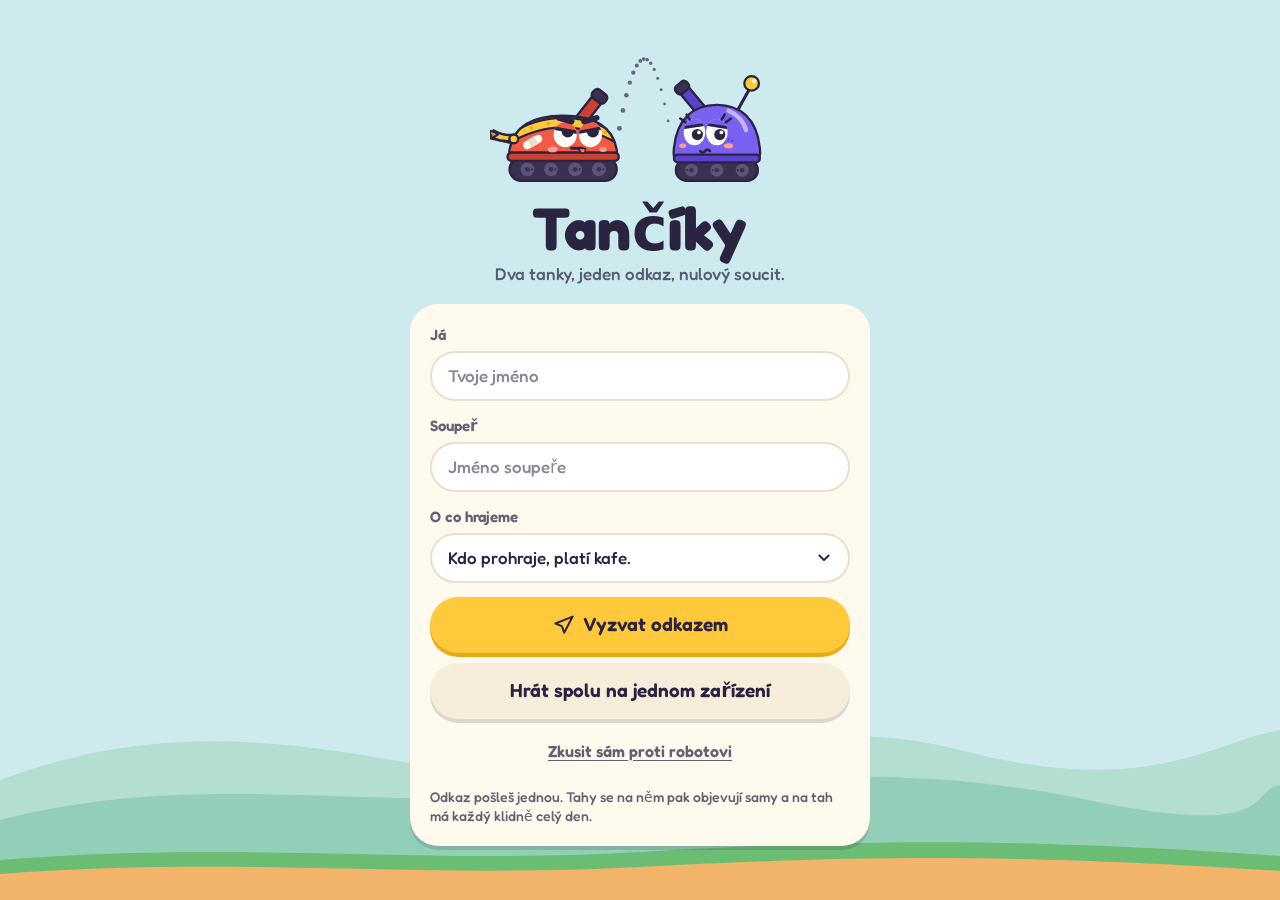
==== commit 3ef2f067: "Polish: kamera při letu střely, planeta pod lištou, štítek modu jen na kartě kola - Kamera při letu:" ====
--- a/index.html
+++ b/index.html
@@ -638,6 +638,10 @@
   .gift-title { font-size: 0; } .gift-title::before { content: "Dárek"; font-size: 13px; font-weight: 700; color: var(--ink-2); } /* jméno je v pruhu nahoře */
   .gift-opts { min-width: 0; } .gopt { flex: 1 1 0; min-width: 0; overflow: hidden; text-overflow: ellipsis; }
 }
+
+/* štítek modifikátoru a řádek série dublují podpis na nebi: na ploše jsou jen pro čtečky, vidět je ukazuje karta kola */
+.series, .modchip { position: absolute !important; left: 0 !important; top: 0 !important; transform: none !important; width: 1px; height: 1px; margin: -1px; padding: 0 !important; border: 0; overflow: hidden; clip: rect(0 0 0 0); clip-path: inset(50%); white-space: nowrap; box-shadow: none; pointer-events: none; }
+.ri-series { font: 700 14px/1.1 var(--font); color: var(--ink-2); letter-spacing: .02em; }
 </style>
 </head>
 <body data-view="setup">
@@ -968,7 +972,7 @@
   </div>
 
 </div>
-<div class="roundintro" id="roundIntro" hidden role="status" aria-live="polite"><div class="ri-kolo"></div><div class="ri-map"></div><div class="ri-mod"><svg class="ic" aria-hidden="true"><use href="#i-m-vichr"/></svg><span></span></div></div>
+<div class="roundintro" id="roundIntro" hidden role="status" aria-live="polite"><div class="ri-kolo"></div><div class="ri-map"></div><div class="ri-series"></div><div class="ri-mod"><svg class="ic" aria-hidden="true"><use href="#i-m-vichr"/></svg><span></span></div></div>
   <span class="toast" id="toast" role="status" aria-live="polite" hidden></span>
 
 <script>/*
@@ -2723,14 +2727,7 @@
       var mod = st.mod, still = calm(), px = -(cam.x - W / 2) * scale * 0.06, u = clamp(Math.min(cw, ch) / 420, 0.75, 1.5);
       var sky = theme ? theme.sky : LOOK.sky;
       if (mod === "mesic") { /* měsíc se kreslí před kopci (drawModFront), ať ho kopec ani HUD neschová */
-      } else if (mod === "tezko") { // obří planeta s prstencem, zapadlá za kopci
-        var tx = cw * 0.2 + px, tr = 46 * u, ty = Math.min(ch * 0.3, hillTopY(tx) - tr * 0.3), ring = mix(sky, INK, 0.2);
-        ctx.strokeStyle = ring; ctx.lineWidth = 7 * u; ctx.lineCap = "round";
-        ctx.beginPath(); ctx.ellipse(tx, ty, tr * 1.65, tr * 0.3, -0.22, Math.PI, TAU); ctx.stroke(); // zadní půlka prstence
-        ctx.fillStyle = mix(sky, "#D98E6A", 0.45); ctx.beginPath(); ctx.arc(tx, ty, tr, 0, TAU); ctx.fill();
-        ctx.save(); ctx.beginPath(); ctx.arc(tx, ty, tr, 0, TAU); ctx.clip();
-        ctx.fillStyle = mix(sky, "#D98E6A", 0.62); ctx.fillRect(tx - tr, ty - tr * 0.45, tr * 2, tr * 0.2); ctx.fillRect(tx - tr, ty + tr * 0.2, tr * 2, tr * 0.12); ctx.restore();
-        ctx.beginPath(); ctx.ellipse(tx, ty, tr * 1.65, tr * 0.3, -0.22, 0, Math.PI); ctx.stroke(); // přední půlka
+      } else if (mod === "tezko") { /* planeta se kreslí před kopci (drawModFront), ať ji horní lišta ani ovládání neschová */
       }
     }
     function hillTopY(sx) { // y vzdáleného kopce (px obrazovky) pod bodem sx, ať měsíc a planeta vykouknou nad kopec
@@ -2747,6 +2744,16 @@
           var sx = cw * (0.07 + s * 0.15 + ((s * 0.029) % 0.05)) + px * 0.6, sy = ch * (0.17 + ((s * 0.041) % 0.16)), a = still ? 0.85 : 0.5 + 0.4 * Math.sin(time * 2 + s * 1.9), k = 6 * u;
           ctx.fillStyle = rgba(CREAM, a); ctx.beginPath(); ctx.moveTo(sx, sy - k); ctx.lineTo(sx + k * 0.27, sy - k * 0.27); ctx.lineTo(sx + k, sy); ctx.lineTo(sx + k * 0.27, sy + k * 0.27); ctx.lineTo(sx, sy + k); ctx.lineTo(sx - k * 0.27, sy + k * 0.27); ctx.lineTo(sx - k, sy); ctx.lineTo(sx - k * 0.27, sy - k * 0.27); ctx.closePath(); ctx.fill();
         }
+      }
+      if (mod === "tezko") { // obří planeta s prstencem vlevo pod horní lištou (na telefonu je plátno pod HUD, 104 px = pod minimapou a větrem; vítr a tlačítka jsou uprostřed a vpravo)
+        var small = cw < 640, sky = theme ? theme.sky : LOOK.sky, tr = small ? cw * 0.115 : 46 * u * 1.1, tx = (small ? cw * 0.25 : cw * 0.2) + px * 0.3;
+        var ty = small ? 104 + tr : Math.min(160 + tr, Math.max(ch * 0.5, 96 + tr)), ring = mix(sky, INK, 0.2);
+        ctx.strokeStyle = ring; ctx.lineWidth = 7 * u; ctx.lineCap = "round";
+        ctx.beginPath(); ctx.ellipse(tx, ty, tr * 1.65, tr * 0.3, -0.22, Math.PI, TAU); ctx.stroke(); // zadní půlka prstence
+        ctx.fillStyle = mix(sky, "#D98E6A", 0.45); ctx.beginPath(); ctx.arc(tx, ty, tr, 0, TAU); ctx.fill();
+        ctx.save(); ctx.beginPath(); ctx.arc(tx, ty, tr, 0, TAU); ctx.clip();
+        ctx.fillStyle = mix(sky, "#D98E6A", 0.62); ctx.fillRect(tx - tr, ty - tr * 0.45, tr * 2, tr * 0.2); ctx.fillRect(tx - tr, ty + tr * 0.2, tr * 2, tr * 0.12); ctx.restore();
+        ctx.beginPath(); ctx.ellipse(tx, ty, tr * 1.65, tr * 0.3, -0.22, 0, Math.PI); ctx.stroke(); // přední půlka
       }
       if (mod === "bohaci") { // točící se mince
         coins.forEach(function (c) {
@@ -3619,6 +3626,7 @@
   function showIntro(st) {
     var el = $("roundIntro"), md = st.mod && st.mod !== "normal" ? modOf(st.mod) : null, mp = mapOf(st.map);
     el.querySelector(".ri-kolo").textContent = "Kolo " + st.round; el.querySelector(".ri-map").textContent = mp ? mp.name : "";
+    var rs = el.querySelector(".ri-series"), sl = seriesLabel(); rs.textContent = sl; rs.hidden = !sl;
     var rm = el.querySelector(".ri-mod"); rm.hidden = !md;
     if (md) { rm.querySelector("use").setAttribute("href", "#i-m-" + st.mod); rm.querySelector("span").textContent = md.name + ": " + (MOD_SHORT[st.mod] || md.desc); }
     el.hidden = false; el.style.animation = "none"; void el.offsetWidth; el.style.animation = "";
@@ -3653,10 +3661,13 @@
     var wd = st.wind || 0, aw = Math.abs(wd), box = $("windBox");
     box.dataset.dir = wd < 0 ? "-1" : "1"; box.dataset.n = aw === 0 ? "0" : String(Math.min(4, Math.ceil(aw / 4)));
     $("windTxt").textContent = aw; box.style.setProperty("--wf", String(Math.min(1, aw / 15))); box.title = aw === 0 ? "Bezvětří" : "Vítr " + aw + (wd < 0 ? " doleva" : " doprava");
-    var g = S.g, ser = "";
-    if (S.solo) ser = "Trénink";
-    else if (g && (g.gi > 1 || (g.w && (g.w[0] || g.w[1])))) ser = "odveta " + (g.gi - 1) + " · série " + g.w[0] + ":" + g.w[1];
-    $("seriesTxt").textContent = ser;
+    $("seriesTxt").textContent = seriesLabel(); // text zůstává v DOM pro čtečky a testy, na ploše je skrytý (jen karta kola ho ukazuje)
+  }
+  function seriesLabel() {
+    var g = S.g;
+    if (S.solo) return "Trénink";
+    if (g && (g.gi > 1 || (g.w && (g.w[0] || g.w[1])))) return "Odveta " + (g.gi - 1) + " · série " + g.w[0] + ":" + g.w[1];
+    return "";
   }
 
   /* ---------------- obchod: stejné počty jako engine ---------------- */
@@ -3949,16 +3960,37 @@
     if (!R) return;
     var now = performance.now();
     if (S.turn || now < cc.impactUntil) {
+      if (cc.manual) return; // hráč si kameru posunul nebo přiblížil sám: nechám ho
       var pr = st.proj && st.proj[0];
       if (pr) { cc.fx = pr.x / 100; cc.fy = pr.y / 100; cc.has = true; }
-      var tx, ty;
+      var tx, ty, afterHit = !pr && cc.impactUntil > 0; // dopad: kamera drží záběr, dokud tah neskončí (žádný návrat k letu)
       if (pr) { tx = cc.fx; ty = cc.fy; }
-      else if (now < cc.impactUntil) { tx = cc.ix; ty = cc.iy; }
+      else if (afterHit) { tx = cc.ix; ty = cc.iy; }
       else if (cc.has) { tx = cc.fx; ty = cc.fy; }
       else { var ct = st.tanks[st.cur]; tx = ct ? ct.x : W / 2; ty = ct ? ct.y : H / 2; }
-      R.setView(tx, ty - 20, cc.z || R.homeZoom(), { rate: S.fast ? 14 : 4.2 });
+      var zf = cc.z || R.homeZoom(), vz = zf, vx = tx, vy = ty - 20;
+      if (!calm() && !S.fast) { var cf = flightFrame(st, tx, ty, zf, !!pr, pr); vx = cf.x; vy = cf.y; vz = cf.z; }
+      R.setView(vx, vy, vz, { rate: S.fast ? 14 : 4.2 });
     } else if (!cc.manual) camHome(st, false);
   }
+  // let střely: kamera se ke zraněnému tanku přibližuje plynule podle vzdálenosti, při dopadu je tank velký (trup na desktopu ~120 px, na mobilu ~80 px; strop dává zMax)
+  // čistě vizuální, z enginu se čte jen poloha střely a tanků
+  function flightFrame(st, tx, ty, zf, flying, pr) {
+    var lim = R.limits(), shooter = S.state ? S.state.cur : st.cur, best = null, bd = 1e9;
+    var sImp = lim.cw < 640 ? 2.0 : clamp(lim.ch / 300, 2.0, 3.0), zImp = Math.max(zf, clamp(sImp / lim.fit, 1, lim.zMax));
+    for (var i = 0; i < st.tanks.length; i++) {
+      var t = st.tanks[i]; if (!t || t.alive === false || t.hp <= 0) continue;
+      if (flying && i === shooter && !(pr && pr.vy > 0)) continue; // vlastní tank se počítá až při pádu střely
+      var d = Math.hypot(t.x - tx, t.y - 30 - ty); if (d < bd) { bd = d; best = t; }
+    }
+    var p, wl;
+    if (!best) return { x: tx, y: ty - 20, z: zf };
+    if (flying) { p = smooth(clamp((560 - bd) / 420, 0, 1)); wl = 0.6 * p; }
+    else { p = bd < 170 ? 1 : 0.8; wl = bd < 170 ? 0.65 : 0; } // dopad: zasažený tank (nebo místo dopadu) velký, tank blíž ke středu záběru
+    var z = Math.exp(Math.log(zf) + (Math.log(zImp) - Math.log(zf)) * p);
+    return { x: tx + (best.x - tx) * wl, y: ty - 20 + (best.y - 30 - ty) * wl, z: z };
+  }
+  function smooth(u) { return u * u * (3 - 2 * u); }
   function toggleFit() {
     if (!R) return; var cm = R.camera(), st = S.turn ? S.turn.state : S.state;
     if (cm.zoom > 1.04) { R.fitAll(); R.setView(R.camera().tx, R.camera().ty, 1, { rate: 9 }); cc.manual = true; }
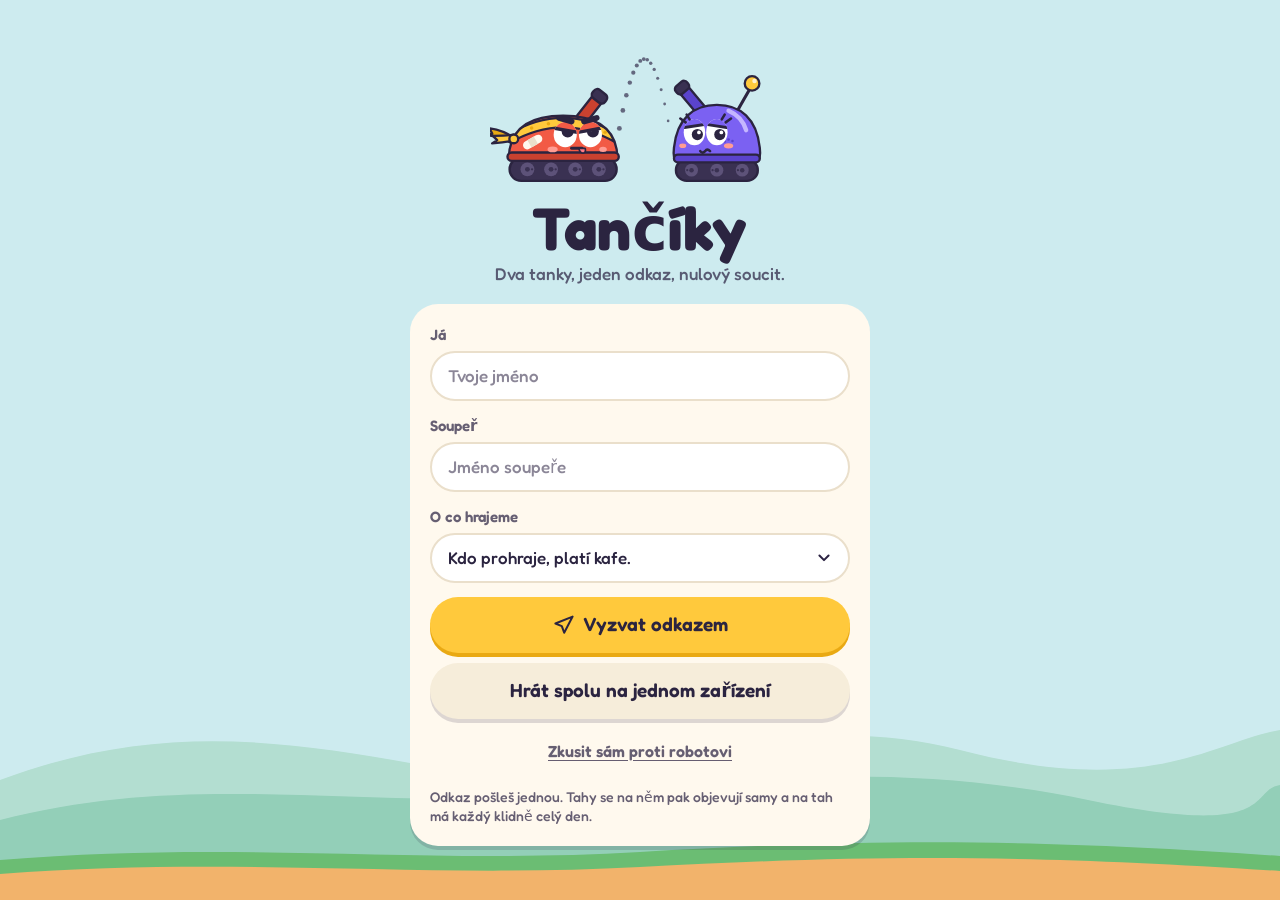
==== commit 689f10c9: "Polish: kamera na výšku drží tank při dopadu v ~58 % plátna, číslo škody bez slova, odznaky mimo cha" ====
--- a/index.html
+++ b/index.html
@@ -642,6 +642,7 @@
 /* štítek modifikátoru a řádek série dublují podpis na nebi: na ploše jsou jen pro čtečky, vidět je ukazuje karta kola */
 .series, .modchip { position: absolute !important; left: 0 !important; top: 0 !important; transform: none !important; width: 1px; height: 1px; margin: -1px; padding: 0 !important; border: 0; overflow: hidden; clip: rect(0 0 0 0); clip-path: inset(50%); white-space: nowrap; box-shadow: none; pointer-events: none; }
 .ri-series { font: 700 14px/1.1 var(--font); color: var(--ink-2); letter-spacing: .02em; }
+.stage.hit .skip { visibility: hidden; }
 </style>
 </head>
 <body data-view="setup">
@@ -2610,7 +2611,7 @@
   function create(canvas) {
     var ctx = canvas.getContext("2d");
     var cw = 1, ch = 1, dpr = 1, scale = 1, ox = 0, oy = 0, fit = 1, bk = 1, zMax = 3;
-    var cam = { x: W / 2, y: H / 2, z: 1 }, tgt = { x: W / 2, y: H / 2, z: 1 }, camRate = 3, camInit = false;
+    var cam = { x: W / 2, y: H / 2, z: 1 }, tgt = { x: W / 2, y: H / 2, z: 1 }, camRate = 3, camInit = false, over = 0, overT = 0; // over = jak hluboko pod spodek bojiště smí kamera zajet (jen pro záběr dopadu, plynule doběhne zpět)
     var hills = [], hillsOk = false, cloud = { x: 210 };
     var terrC = mk(1, 1), tctx = terrC.getContext("2d"), tKey = "";
     var parts = [], texts = [], trails = {}, planes = [];
@@ -2641,17 +2642,17 @@
 
     /* ---------------- kamera: stred pohledu ve svetovych pixelech, z = 1 je cele bojiste ---------------- */
     function limits() { return { fit: fit, zMax: zMax, cw: cw, ch: ch }; }
-    function clampCam(c) {
+    function clampCam(c, ov) {
       c.z = clamp(c.z, 1, zMax);
       var s = fit * c.z, vw = cw / s, vh = ch / s;
       c.x = vw >= W ? W / 2 : clamp(c.x, vw / 2, W - vw / 2);
-      var minY = vh / 2 - 90, maxY = H - vh / 2;
+      var minY = vh / 2 - 90, maxY = H - vh / 2 + (ov == null ? over : ov) * vh;
       c.y = minY > maxY ? maxY : clamp(c.y, minY, maxY);
     }
     function applyView() { scale = fit * cam.z; ox = cw / 2 - cam.x * scale; oy = ch / 2 - cam.y * scale; }
     function yFit() { return H - ch / fit / 2; }
     function setView(x, y, z, o) {
-      o = o || {}; tgt.x = x; tgt.y = y; tgt.z = z; clampCam(tgt);
+      o = o || {}; overT = clamp(o.over || 0, 0, 0.45); tgt.x = x; tgt.y = y; tgt.z = z; clampCam(tgt, overT);
       if (o.rate) camRate = o.rate;
       if (o.snap || !camInit) { camInit = true; cam.x = tgt.x; cam.y = tgt.y; cam.z = tgt.z; applyView(); }
     }
@@ -2667,6 +2668,7 @@
     function homeZoom() { return cw < 640 ? clamp(1.0 / fit, 1, zMax) : 1; }
     function camStep(dt) {
       var k = calm() ? 1 : 1 - Math.exp(-camRate * dt);
+      over += (overT - over) * k;
       cam.x += (tgt.x - cam.x) * k; cam.y += (tgt.y - cam.y) * k; cam.z *= Math.pow(tgt.z / cam.z, k);
       clampCam(cam); applyView();
     }
@@ -2746,14 +2748,16 @@
         }
       }
       if (mod === "tezko") { // obří planeta s prstencem vlevo pod horní lištou (na telefonu je plátno pod HUD, 104 px = pod minimapou a větrem; vítr a tlačítka jsou uprostřed a vpravo)
-        var small = cw < 640, sky = theme ? theme.sky : LOOK.sky, tr = small ? cw * 0.115 : 46 * u * 1.1, tx = (small ? cw * 0.25 : cw * 0.2) + px * 0.3;
-        var ty = small ? 104 + tr : Math.min(160 + tr, Math.max(ch * 0.5, 96 + tr)), ring = mix(sky, INK, 0.2);
+        var small = cw < 640, sky = theme ? theme.sky : LOOK.sky, tr = small ? cw * 0.115 : 46 * u * 1.1, tx = (small ? cw * 0.19 : cw * 0.2) + px * 0.3;
+        var ty = small ? 58 + tr : Math.min(160 + tr, Math.max(ch * 0.5, 96 + tr)), ring = mix(sky, INK, 0.2);
+        if (small) ctx.globalAlpha = 0.7; // na telefonu ztlumená, ať nesoupeří s postavou
         ctx.strokeStyle = ring; ctx.lineWidth = 7 * u; ctx.lineCap = "round";
         ctx.beginPath(); ctx.ellipse(tx, ty, tr * 1.65, tr * 0.3, -0.22, Math.PI, TAU); ctx.stroke(); // zadní půlka prstence
         ctx.fillStyle = mix(sky, "#D98E6A", 0.45); ctx.beginPath(); ctx.arc(tx, ty, tr, 0, TAU); ctx.fill();
         ctx.save(); ctx.beginPath(); ctx.arc(tx, ty, tr, 0, TAU); ctx.clip();
         ctx.fillStyle = mix(sky, "#D98E6A", 0.62); ctx.fillRect(tx - tr, ty - tr * 0.45, tr * 2, tr * 0.2); ctx.fillRect(tx - tr, ty + tr * 0.2, tr * 2, tr * 0.12); ctx.restore();
         ctx.beginPath(); ctx.ellipse(tx, ty, tr * 1.65, tr * 0.3, -0.22, 0, Math.PI); ctx.stroke(); // přední půlka
+        ctx.globalAlpha = 1;
       }
       if (mod === "bohaci") { // točící se mince
         coins.forEach(function (c) {
@@ -2885,7 +2889,7 @@
       } else if (t === "damage") {
         var tt = st && st.tanks[ev.tank], dx = tt ? tt.x : 0, dy = tt ? tt.y - (shapes()[tt.color === 1 ? 1 : 0].topUnits + 8) * TS : 0;
         if (fx[ev.tank] && (ev.amount > 0 || ev.shielded)) fx[ev.tank].hit = 0.8;
-        if (ev.shielded) { floatText(dx, dy, ev.amount > 0 ? "štít -" + ev.amount : "štít", CREAM, true, 0.9); if (fx[ev.tank]) fx[ev.tank].shieldPing = 1; }
+        if (ev.shielded) { floatText(dx, dy, ev.amount > 0 ? "-" + ev.amount : "0", LOOK.teal, true, 0.9); if (fx[ev.tank]) fx[ev.tank].shieldPing = 1; }
         else if (ev.amount > 0) floatText(dx, dy, "-" + ev.amount, CREAM, true, 0.9);
       } else if (t === "die") {
         var d = st && st.tanks[ev.tank];
@@ -3254,7 +3258,7 @@
       var nm = (names && names[i]) || "";
       if (nm.length > 8) nm = nm.slice(0, 7) + "…";
       if (other) nm += " · " + Math.round(Math.hypot(t.x - other.x, t.y - other.y) / 10) + " m";
-      var x = clamp(p.x, R + 14, cw - R - 14), yMin = cw >= 1000 ? 176 : 112, yMax = Math.max(yMin, ch - (cw >= 1000 ? 150 : 96)), y = clamp(p.y, yMin, yMax);
+      var x = clamp(p.x, R + 14, cw - R - 14), yMin = cw >= 1000 ? 176 : 112, yMax = Math.max(yMin, ch - (cw >= 1000 ? 150 + R + 60 : 96)), y = clamp(p.y, yMin, yMax);
       var ang = Math.atan2(p.y - y, p.x - x);
       // šipka k tanku
       ctx.fillStyle = pal.main; ctx.save(); ctx.translate(x, y); ctx.rotate(ang);
@@ -3325,6 +3329,7 @@
       ctx.save(); ctx.setTransform(dpr, 0, 0, dpr, 0, 0); drawModFront(dt, st); ctx.restore();
       drawTerrainEdges(st.h);
       ctx.drawImage(terrC, 0, 0, W, H);
+      if (over > 0.002) { ctx.fillStyle = LOOK.deep; ctx.fillRect(-2000, H - 1, W + 4000, 2000); } // záběr dopadu smí zajet pod spodek bojiště: hlubší vrstva hlíny pokračuje
       drawFires(st.fires || []);
       drawTarget(scene, st);
       drawZone(scene, st);
@@ -3959,6 +3964,7 @@
   function camLoop(st) {
     if (!R) return;
     var now = performance.now();
+    $("stage").classList.toggle("hit", !!(S.turn && cc.impactUntil > 0)); // po dopadu se pilulka Přeskočit schová (stojí vedle tanku)
     if (S.turn || now < cc.impactUntil) {
       if (cc.manual) return; // hráč si kameru posunul nebo přiblížil sám: nechám ho
       var pr = st.proj && st.proj[0];
@@ -3968,27 +3974,41 @@
       else if (afterHit) { tx = cc.ix; ty = cc.iy; }
       else if (cc.has) { tx = cc.fx; ty = cc.fy; }
       else { var ct = st.tanks[st.cur]; tx = ct ? ct.x : W / 2; ty = ct ? ct.y : H / 2; }
-      var zf = cc.z || R.homeZoom(), vz = zf, vx = tx, vy = ty - 20;
-      if (!calm() && !S.fast) { var cf = flightFrame(st, tx, ty, zf, !!pr, pr); vx = cf.x; vy = cf.y; vz = cf.z; }
-      R.setView(vx, vy, vz, { rate: S.fast ? 14 : 4.2 });
+      var zf = cc.z || R.homeZoom(), vz = zf, vx = tx, vy = ty - 20, vo = 0, vr = 4.2;
+      if (!calm() && !S.fast) { var cf = flightFrame(st, tx, ty, zf, !!pr, pr); vx = cf.x; vy = cf.y; vz = cf.z; vo = cf.over; vr = cf.rate || 4.2; }
+      R.setView(vx, vy, vz, { rate: S.fast ? 14 : vr, over: vo });
     } else if (!cc.manual) camHome(st, false);
   }
   // let střely: kamera se ke zraněnému tanku přibližuje plynule podle vzdálenosti, při dopadu je tank velký (trup na desktopu ~120 px, na mobilu ~80 px; strop dává zMax)
   // čistě vizuální, z enginu se čte jen poloha střely a tanků
   function flightFrame(st, tx, ty, zf, flying, pr) {
     var lim = R.limits(), shooter = S.state ? S.state.cur : st.cur, best = null, bd = 1e9;
-    var sImp = lim.cw < 640 ? 2.0 : clamp(lim.ch / 300, 2.0, 3.0), zImp = Math.max(zf, clamp(sImp / lim.fit, 1, lim.zMax));
+    var portrait = lim.cw < 640, sImp = portrait ? 2.0 : clamp(lim.ch / 300, 2.0, 3.0), zImp = Math.max(zf, clamp(sImp / lim.fit, 1, lim.zMax));
     for (var i = 0; i < st.tanks.length; i++) {
       var t = st.tanks[i]; if (!t || t.alive === false || t.hp <= 0) continue;
       if (flying && i === shooter && !(pr && pr.vy > 0)) continue; // vlastní tank se počítá až při pádu střely
       var d = Math.hypot(t.x - tx, t.y - 30 - ty); if (d < bd) { bd = d; best = t; }
     }
+    if (!best) return { x: tx, y: ty - 20, z: zf, over: 0 };
+    if (portrait) return portraitFrame(lim, best, bd, tx, ty, zf, flying);
     var p, wl;
-    if (!best) return { x: tx, y: ty - 20, z: zf };
     if (flying) { p = smooth(clamp((560 - bd) / 420, 0, 1)); wl = 0.6 * p; }
     else { p = bd < 170 ? 1 : 0.8; wl = bd < 170 ? 0.65 : 0; } // dopad: zasažený tank (nebo místo dopadu) velký, tank blíž ke středu záběru
     var z = Math.exp(Math.log(zf) + (Math.log(zImp) - Math.log(zf)) * p);
-    return { x: tx + (best.x - tx) * wl, y: ty - 20 + (best.y - 30 - ty) * wl, z: z };
+    return { x: tx + (best.x - tx) * wl, y: ty - 20 + (best.y - 30 - ty) * wl, z: z, over: 0 };
+  }
+  // mobil na výšku: za letu se zoom řídí tím, aby se do záběru vešla střela i cílový tank (co nejdřív), při dopadu je tank v ~58 % výšky plátna
+  // (pod ním zůstává kus země, nad ním místo pro výraz a částice); u nízkého terénu smí kamera zajet pod spodek bojiště (render.over)
+  function portraitFrame(lim, best, bd, tx, ty, zf, flying) {
+    var sF = Math.min(zf * lim.fit, 0.5), sImp = 2.0, my = best.y - 30, wl, s, fac;
+    if (flying) {
+      var sFit = 0.9 * Math.min(lim.cw / (Math.abs(best.x - tx) + 40), lim.ch / (Math.abs(my - ty) + 40));
+      s = clamp(sFit, sF, sImp); fac = clamp((s - sF) / (sImp - sF), 0, 1);
+      wl = Math.max(0.5 * clamp((sFit - 0.5 * sF) / (0.5 * sF), 0, 1), fac * fac);
+    } else if (bd < 170) { s = sImp; fac = 1; wl = 1; }
+    else { s = 0.8 * sImp; fac = 0.5; wl = 0; }
+    var z = clamp(s / lim.fit, 1, lim.zMax), vh = lim.ch / (lim.fit * z);
+    return { x: tx + (best.x - tx) * wl, y: ty + (my - ty) * wl - 20 * (1 - fac) - 0.08 * vh * fac, z: z, over: 0.3 * fac, rate: 6 };
   }
   function smooth(u) { return u * u * (3 - 2 * u); }
   function toggleFit() {
